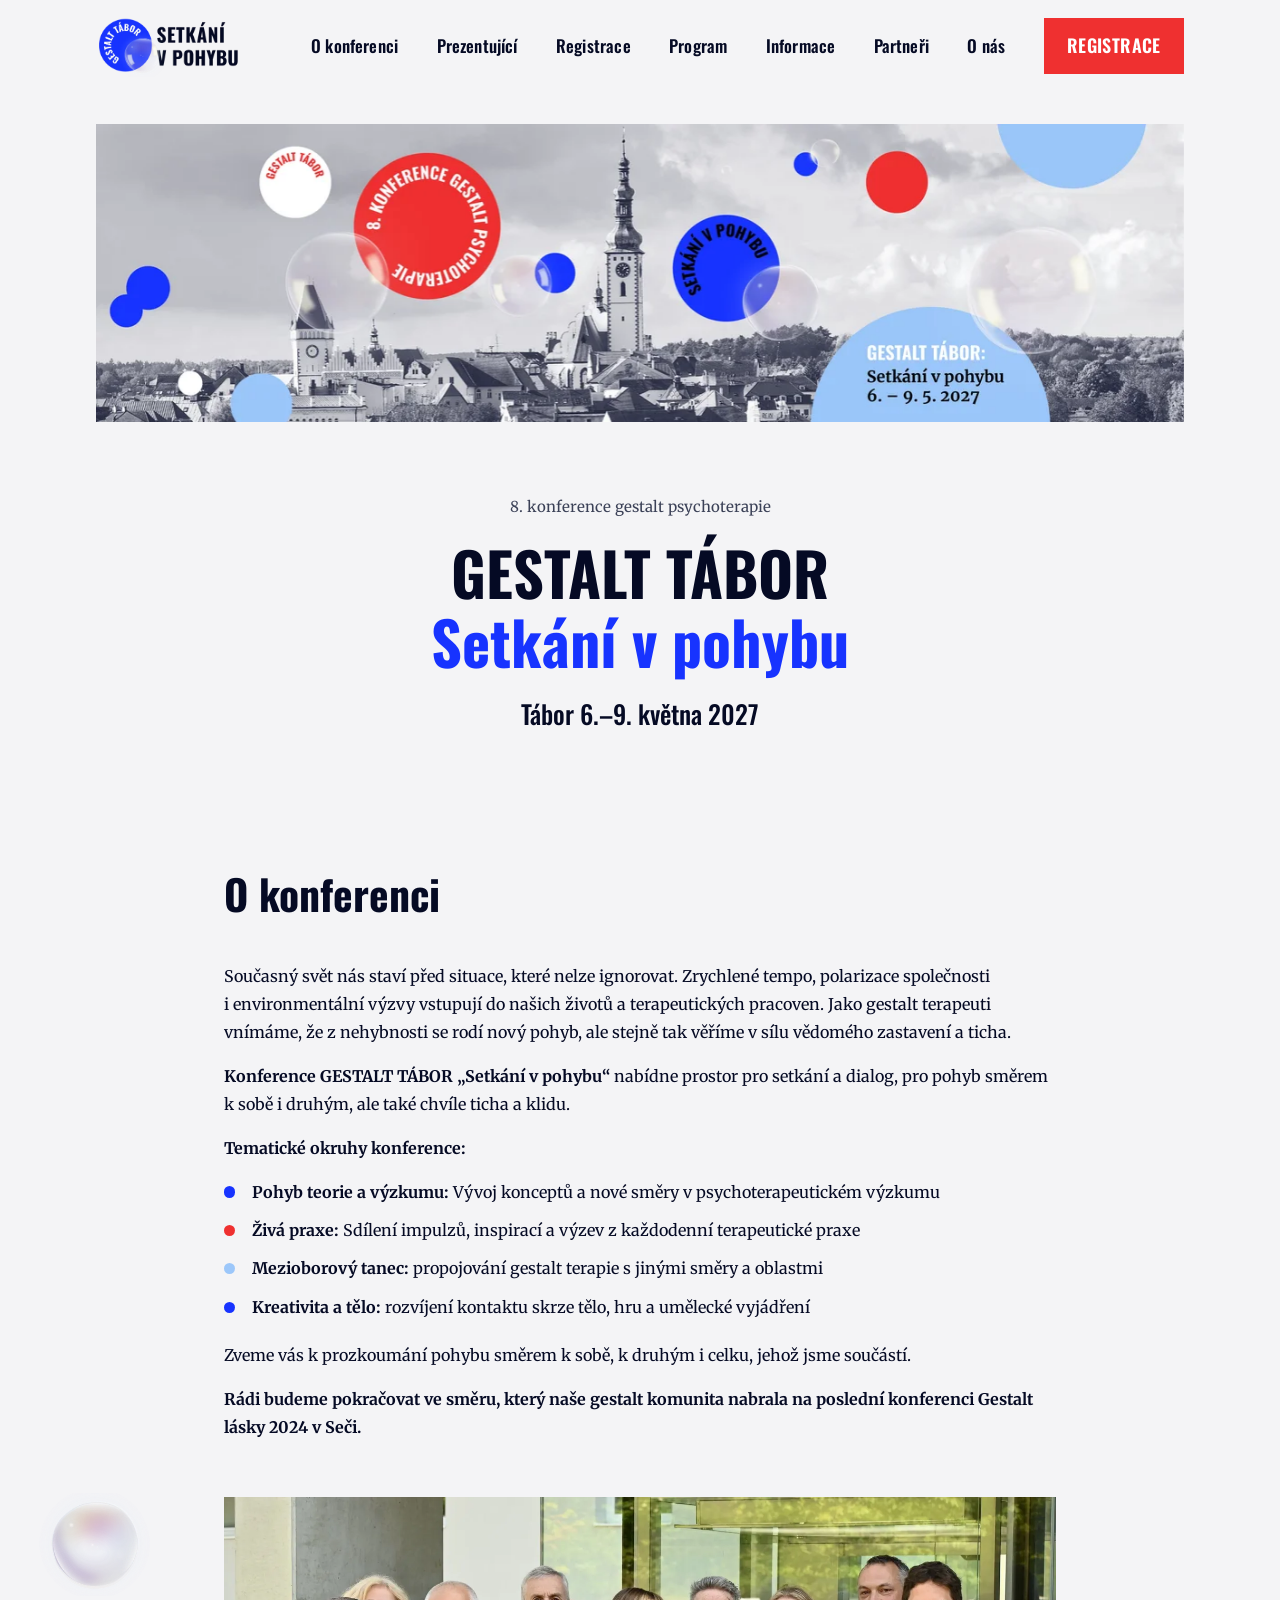
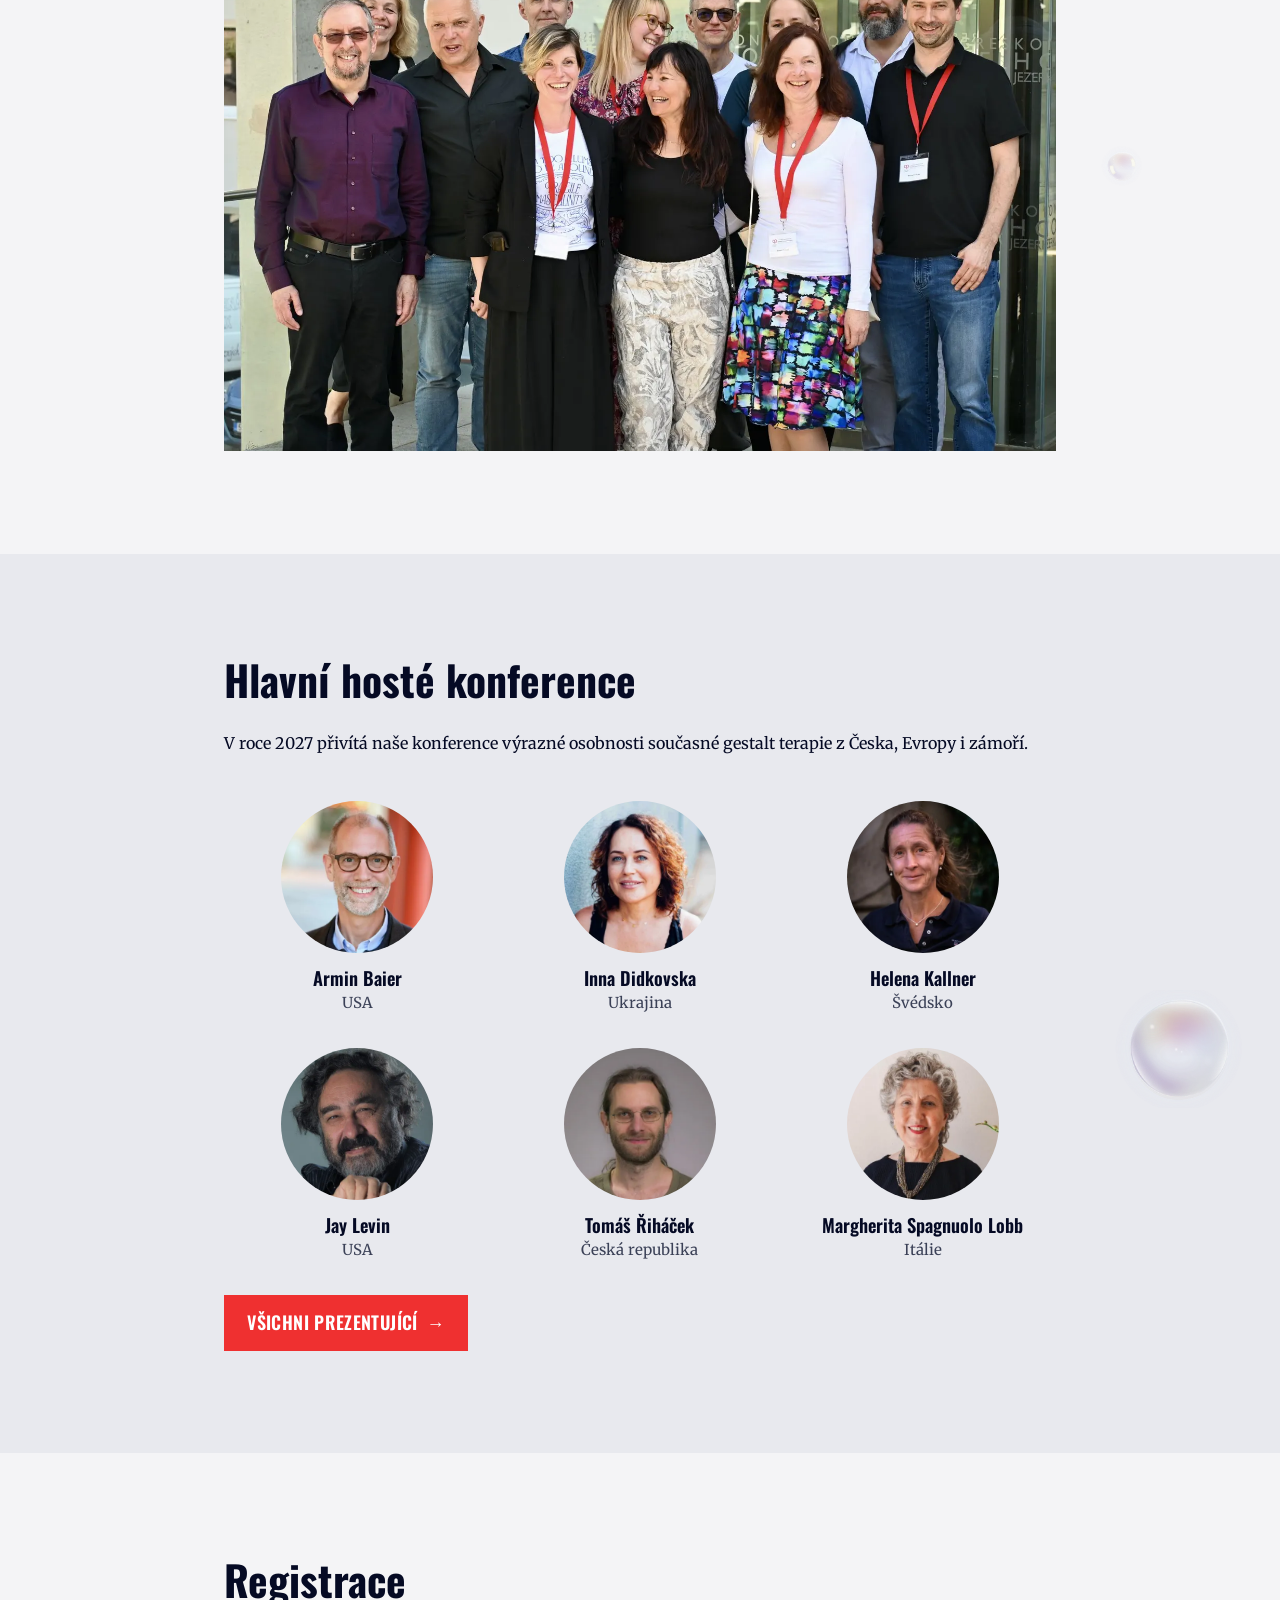
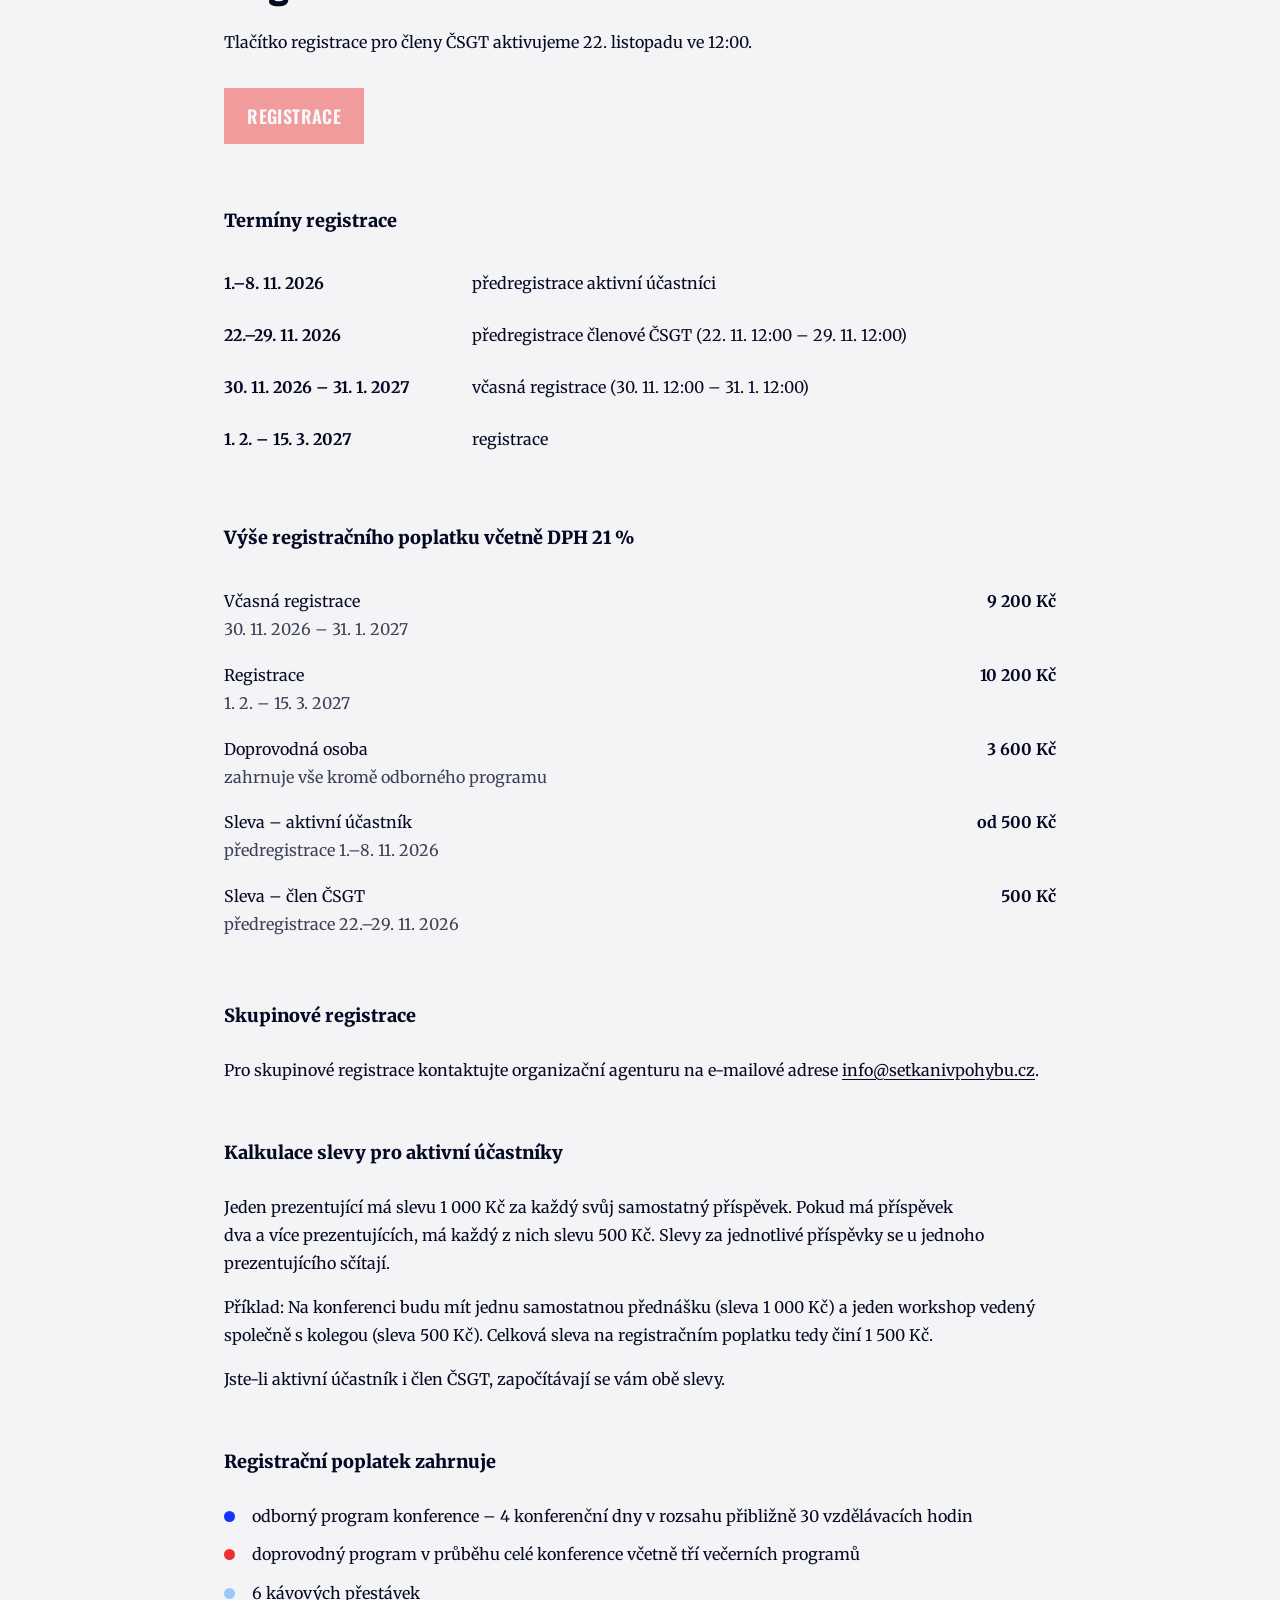
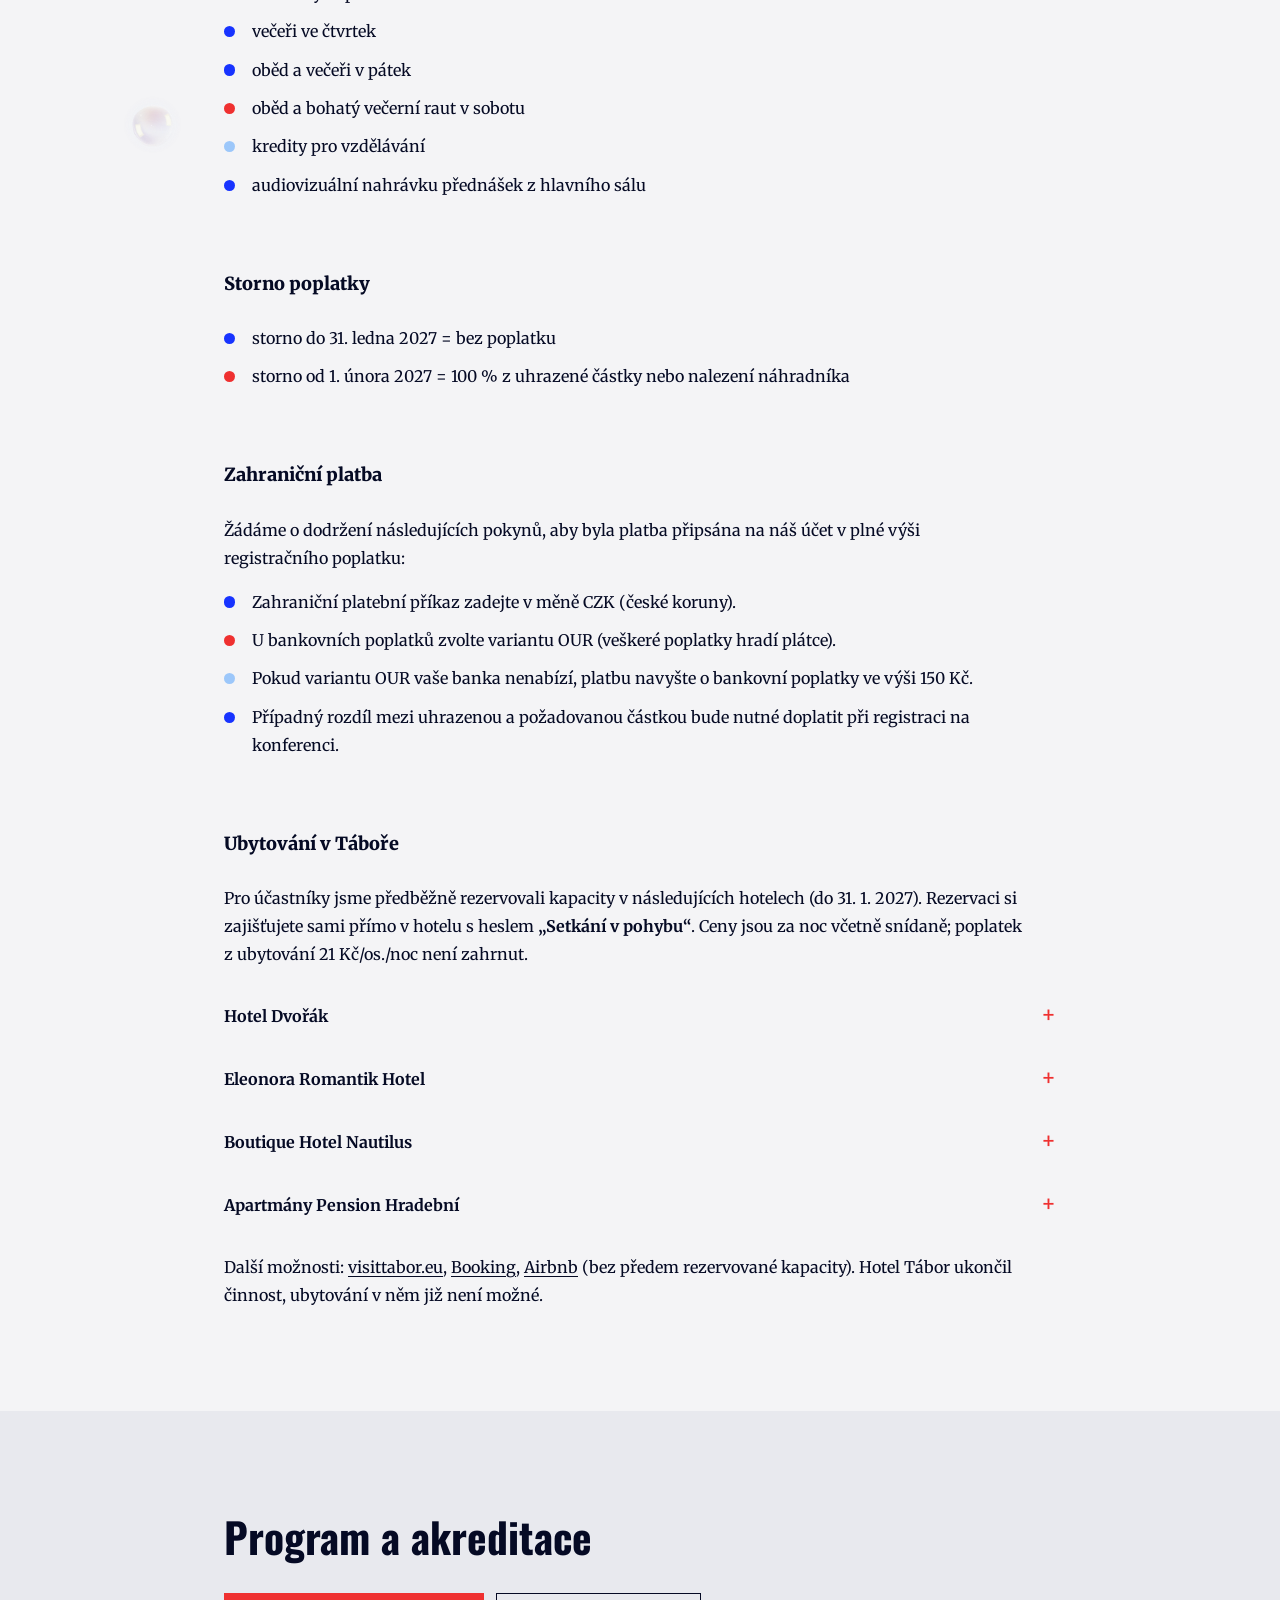
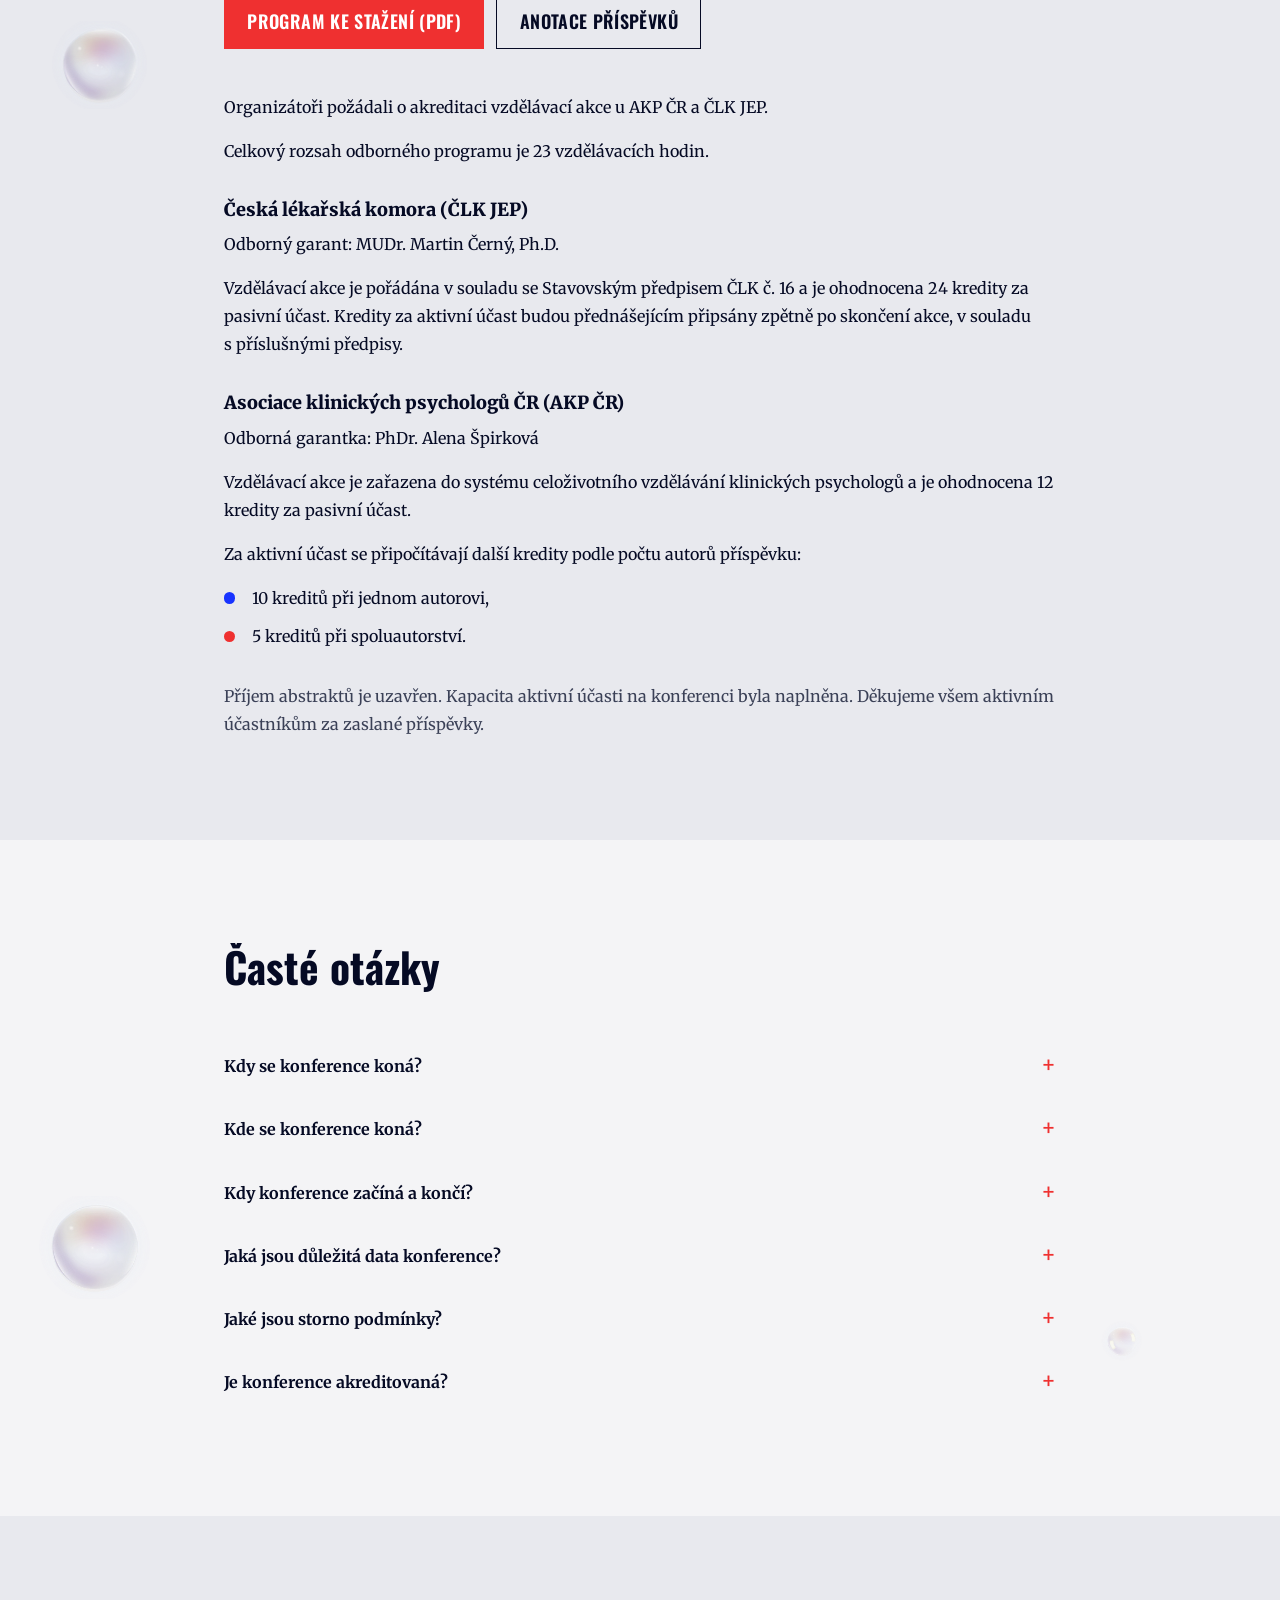
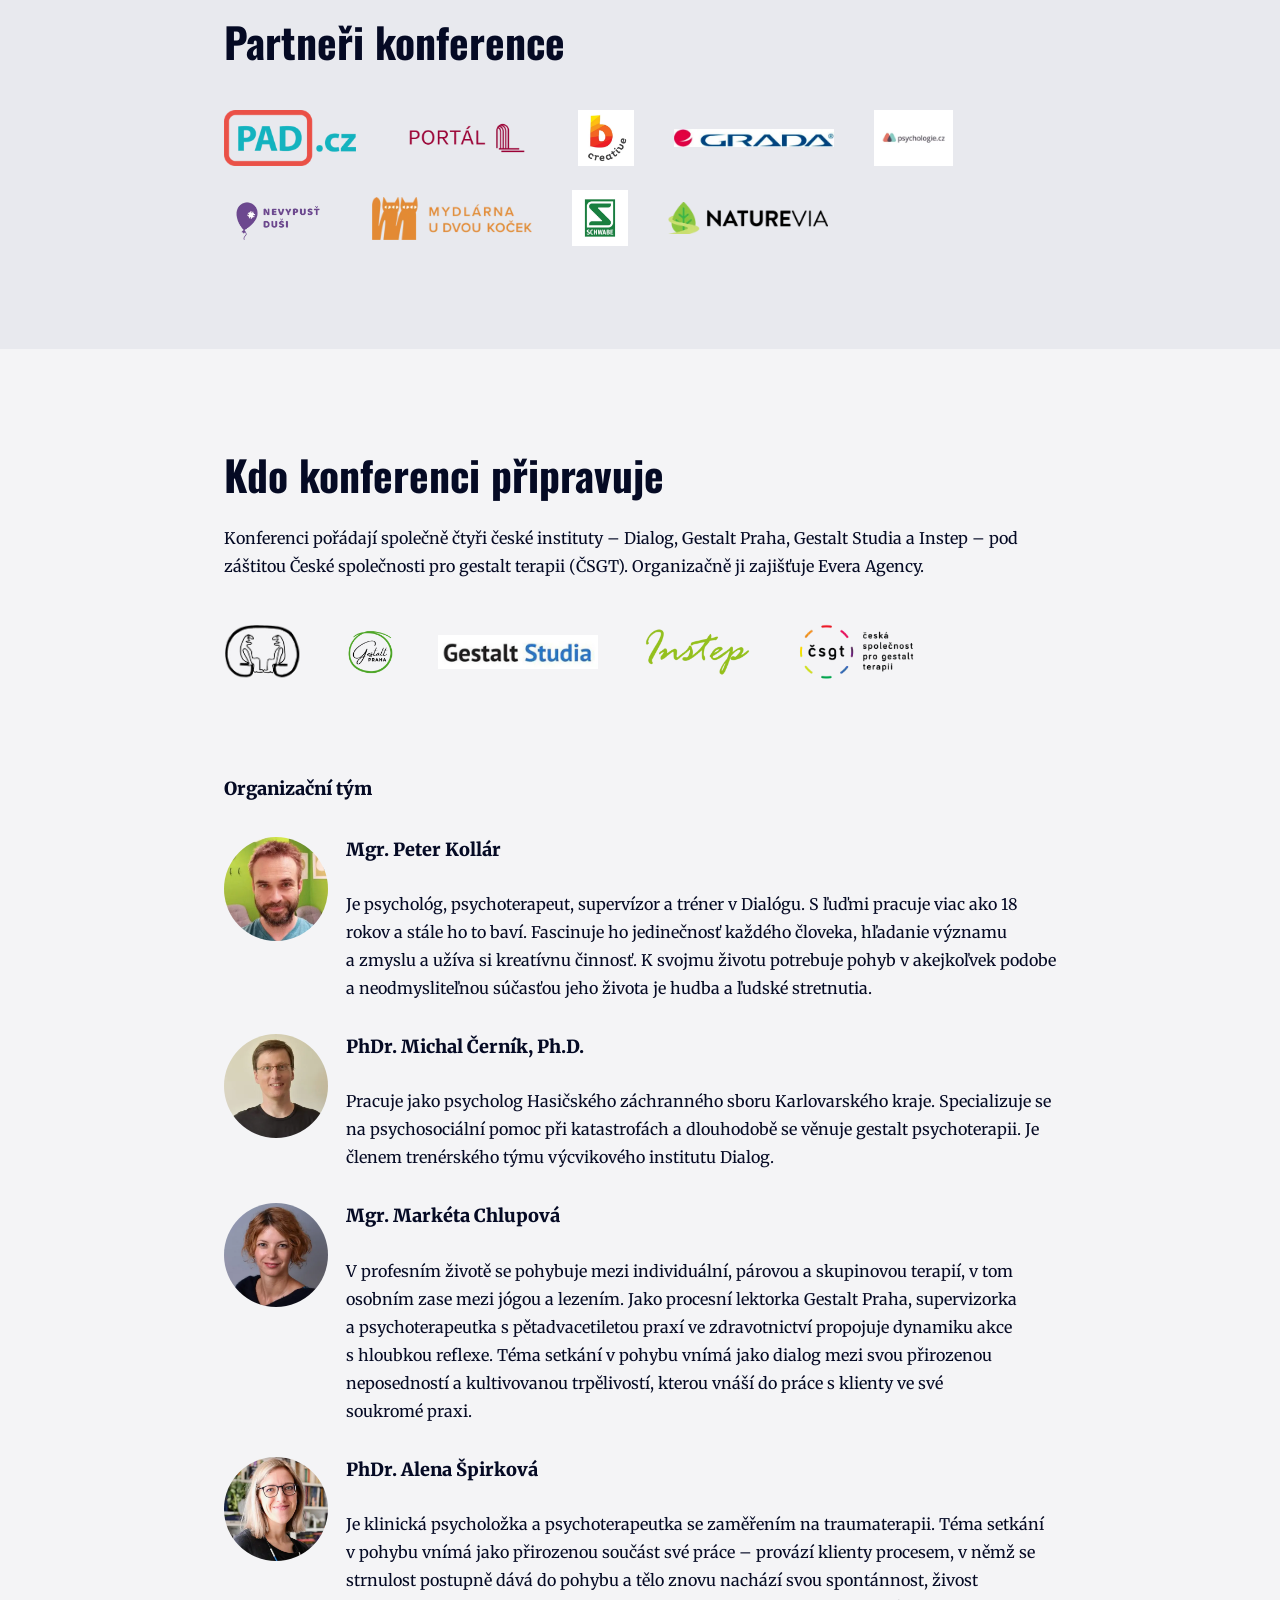
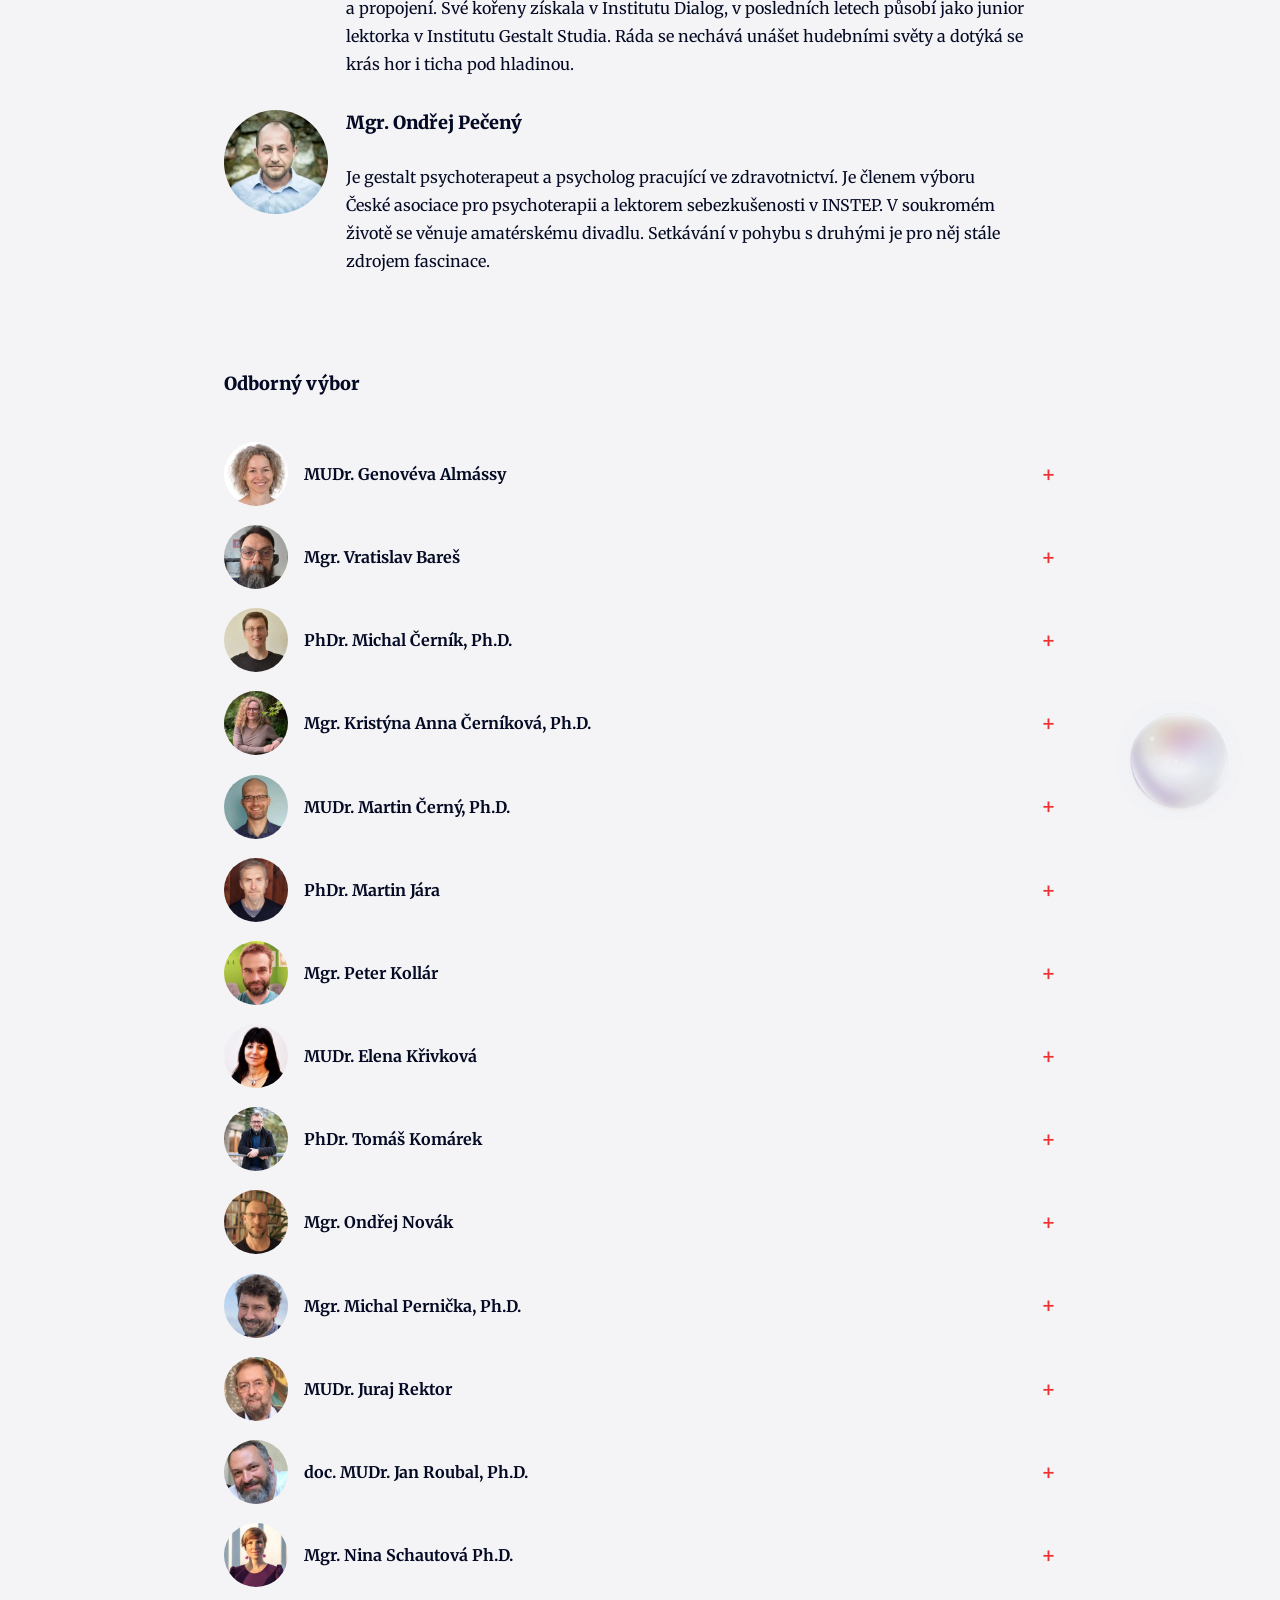
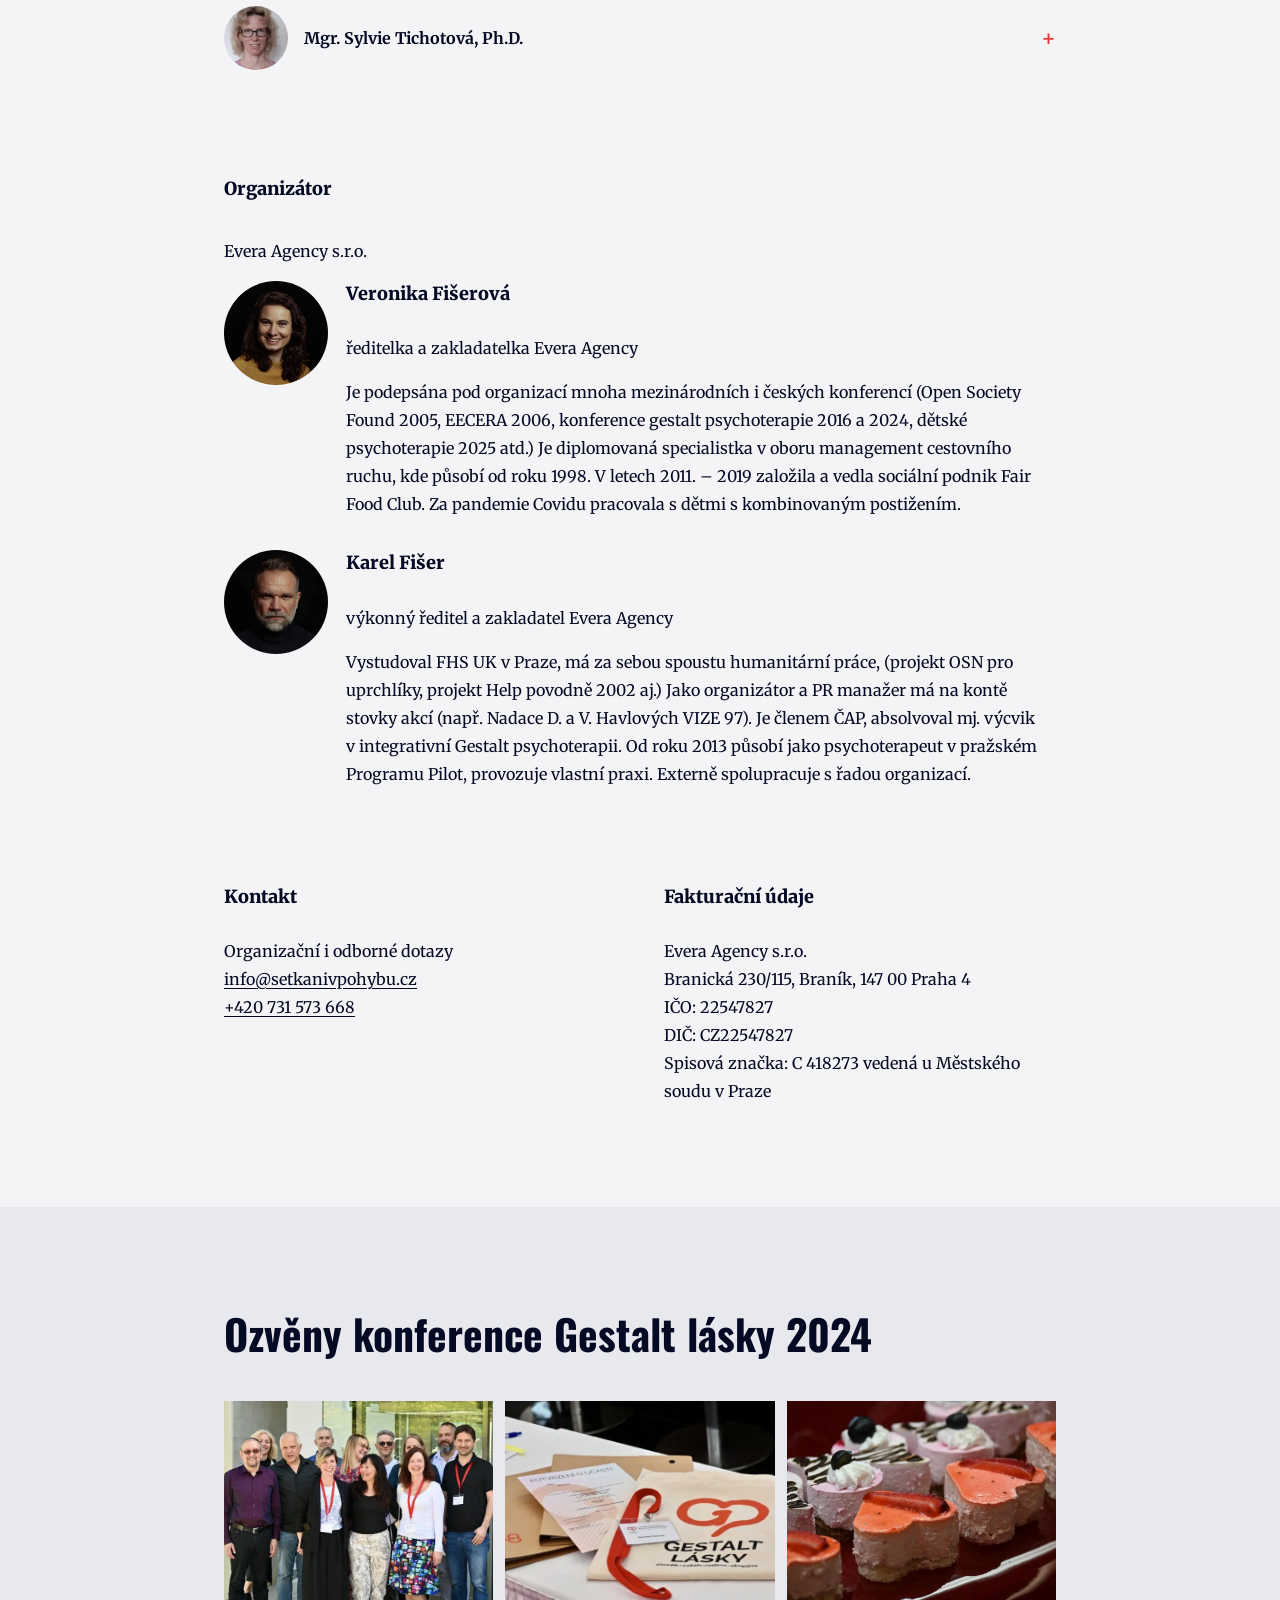
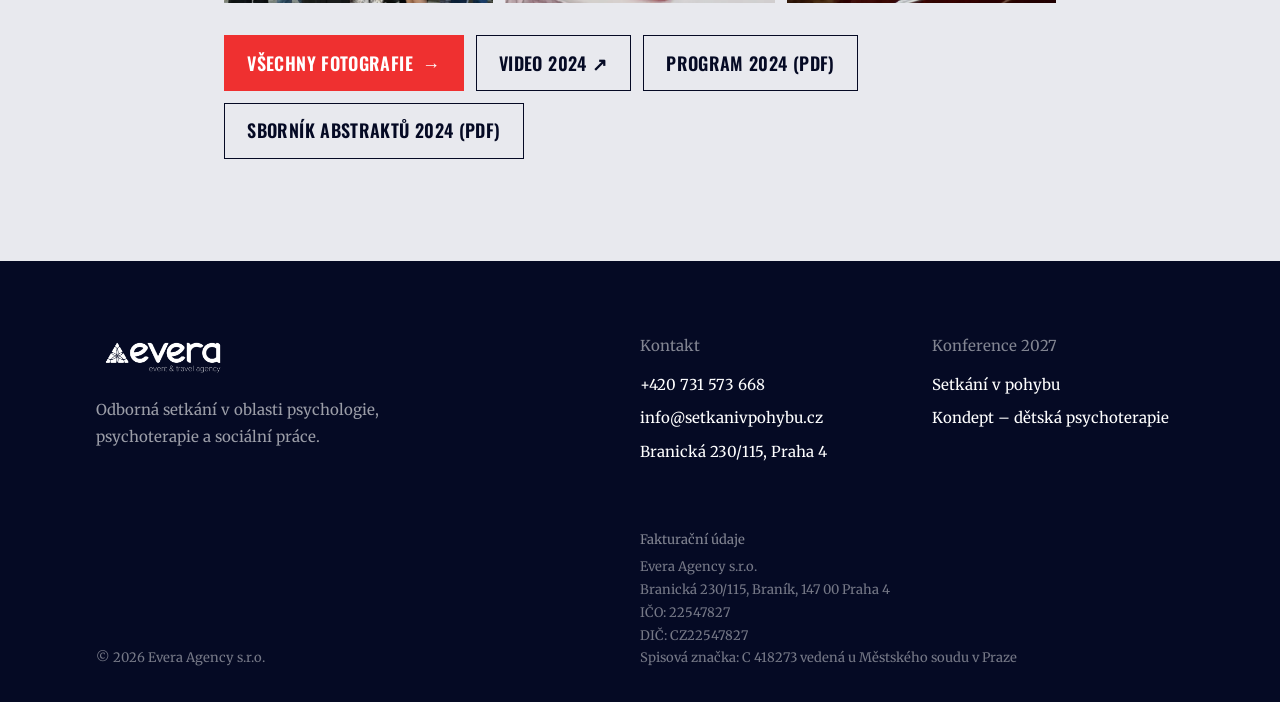
==== setkani-v-pohybu/index.html @ 350e1766 "Nový web Evera (Astro build) místo stránky „web je v rekonstrukci“ Co-Authored-By: Claude Opus 5.5 <" ====
<!DOCTYPE html><html lang="cs" class="theme-setkani" data-astro-cid-hkbrpulz><head><meta charset="utf-8"><meta name="viewport" content="width=device-width, initial-scale=1"><meta name="theme-color" content="#1d3a45"><title>Gestalt Tábor – Setkání v pohybu | 8. konference gestalt psychoterapie 2027</title><meta name="onesto-page" content="Setkání v pohybu"><meta name="description" content="8. konference gestalt psychoterapie GESTALT TÁBOR „Setkání v pohybu“, 6.–9. května 2027, Tábor."><link rel="canonical" href="https://evera.cz/setkani-v-pohybu/"><meta property="og:title" content="Gestalt Tábor – Setkání v pohybu | 8. konference gestalt psychoterapie 2027"><meta property="og:description" content="8. konference gestalt psychoterapie GESTALT TÁBOR „Setkání v pohybu“, 6.–9. května 2027, Tábor."><meta property="og:type" content="website"><meta property="og:locale" content="cs_CZ"><link rel="icon" href="/favicon-48.png" type="image/png" sizes="48x48"><link rel="icon" href="/favicon-192.png" type="image/png" sizes="192x192"><link rel="apple-touch-icon" href="/apple-touch-icon.png"><script>document.documentElement.classList.add('js')</script><link rel="stylesheet" href="/_astro/Base.DVWzG__W.css"><style>.shead[data-astro-cid-sjgajsms]{max-width:46rem;margin-bottom:clamp(1.75rem,4vw,2.75rem)}.shead[data-astro-cid-sjgajsms] h2[data-astro-cid-sjgajsms]{margin-bottom:.6em}.shead-body[data-astro-cid-sjgajsms]:empty{display:none}
</style><link rel="stylesheet" href="/_astro/setkani.BkYyIQhY.css"><link rel="stylesheet" href="/_astro/index.Dq0gD8X3.css"></head><body data-astro-cid-hkbrpulz><a class="skip" href="#obsah" data-astro-cid-hkbrpulz>Přeskočit na obsah</a><header class="site-header " data-astro-cid-hkbrpulz><div class="wrap bar" data-astro-cid-hkbrpulz><a href="/setkani-v-pohybu/" class="brand" aria-label="Gestalt Tábor – Setkání v pohybu" data-astro-cid-hkbrpulz><img src="/media/2026/01/logo-jednoduche-web-cerne-scaled-e1771068153386.webp" alt="Gestalt Tábor – Setkání v pohybu" width="160" height="56" data-astro-cid-hkbrpulz></a><nav aria-label="Hlavní navigace" class="menu" data-astro-cid-hkbrpulz><button class="toggle" type="button" aria-expanded="false" aria-controls="nav-list" aria-label="Otevřít menu" data-astro-cid-hkbrpulz><span data-astro-cid-hkbrpulz></span><span data-astro-cid-hkbrpulz></span></button><ul id="nav-list" data-astro-cid-hkbrpulz><li data-astro-cid-hkbrpulz><a href="/setkani-v-pohybu/#o-konferenci" data-astro-cid-hkbrpulz>O konferenci</a></li><li data-astro-cid-hkbrpulz><a href="/setkani-v-pohybu/prezentujici/" data-astro-cid-hkbrpulz>Prezentující</a></li><li data-astro-cid-hkbrpulz><a href="/setkani-v-pohybu/#registrace" data-astro-cid-hkbrpulz>Registrace</a></li><li data-astro-cid-hkbrpulz><a href="/setkani-v-pohybu/#program" data-astro-cid-hkbrpulz>Program</a></li><li data-astro-cid-hkbrpulz><a href="/setkani-v-pohybu/#informace" data-astro-cid-hkbrpulz>Informace</a></li><li data-astro-cid-hkbrpulz><a href="/setkani-v-pohybu/#partneri" data-astro-cid-hkbrpulz>Partneři</a></li><li data-astro-cid-hkbrpulz><a href="/setkani-v-pohybu/#o-nas" data-astro-cid-hkbrpulz>O nás</a></li><li class="cta" data-astro-cid-hkbrpulz><a class="btn" href="/setkani-v-pohybu/#registrace" data-astro-cid-hkbrpulz>Registrace</a></li></ul></nav></div></header><main id="obsah" data-astro-cid-hkbrpulz><section class="shero" data-astro-cid-7qj3w4fz><div class="wrap wide banner" data-astro-cid-7qj3w4fz><img src="/media/2026/11/banner-setkani-2300.webp" srcset="/media/2026/11/banner-setkani-1200.webp 1200w, /media/2026/11/banner-setkani-2300.webp 2300w" sizes="(min-width: 1150px) 68rem, 100vw" alt="Tábor s barevnými bublinami – vizuál konference Gestalt Tábor: Setkání v pohybu, 6.–9. 5. 2027" width="2300" height="630" fetchpriority="high" data-astro-cid-7qj3w4fz></div><div class="wrap shero-text hero-in" data-astro-cid-7qj3w4fz><p class="kicker" data-edit="setkani.uvod.nadtitulek" data-edit-label="Úvod: text nad nadpisem" data-astro-cid-7qj3w4fz>8. konference gestalt psychoterapie</p><h1 data-edit="setkani.uvod.nadpis2" data-edit-label="Úvod: hlavní nadpis" data-astro-cid-7qj3w4fz>GESTALT TÁBOR<span data-astro-cid-7qj3w4fz>Setkání v pohybu</span></h1><p class="when" data-edit="setkani.uvod.termin" data-edit-label="Úvod: místo a termín" data-astro-cid-7qj3w4fz>Tábor 6.–9. května 2027</p></div></section><section class="section" id="o-konferenci" data-astro-cid-7qj3w4fz><div class="bubbles" aria-hidden="true"><img class="bub soap" src="/media/2026/11/bublina-01.webp" alt="" width="400" height="400" loading="lazy" style="width:7rem;height:7rem;left:3%;top:52%;animation-delay:-0s"><img class="bub soap" src="/media/2026/11/bublina-02.webp" alt="" width="400" height="400" loading="lazy" style="width:3.5rem;height:3.5rem;right:10%;top:70%;animation-delay:-3s"></div><div class="wrap" data-astro-cid-7qj3w4fz><div class="shead" data-astro-cid-sjgajsms><h2 data-title data-astro-cid-sjgajsms>O konferenci</h2><div class="shead-body" data-reveal data-astro-cid-sjgajsms></div></div><div class="prose" data-reveal data-edit="setkani.okonferenci.text2" data-edit-type="rich" data-edit-label="O konferenci: text" data-astro-cid-7qj3w4fz><p data-astro-cid-7qj3w4fz>Současný svět nás staví před situace, které nelze ignorovat. Zrychlené tempo, polarizace společnosti i environmentální výzvy vstupují do našich životů a terapeutických pracoven. Jako gestalt terapeuti vnímáme, že z nehybnosti se rodí nový pohyb, ale stejně tak věříme v sílu vědomého zastavení a ticha.</p><p data-astro-cid-7qj3w4fz><strong data-astro-cid-7qj3w4fz>Konference GESTALT TÁBOR „Setkání v pohybu“</strong> nabídne prostor pro setkání a dialog, pro pohyb směrem k sobě i druhým, ale také chvíle ticha a klidu.</p><p data-astro-cid-7qj3w4fz><strong data-astro-cid-7qj3w4fz>Tematické okruhy konference:</strong></p><ul class="bullets" data-astro-cid-7qj3w4fz><li data-astro-cid-7qj3w4fz><strong data-astro-cid-7qj3w4fz>Pohyb teorie a výzkumu:</strong> Vývoj konceptů a nové směry v psychoterapeutickém výzkumu</li><li data-astro-cid-7qj3w4fz><strong data-astro-cid-7qj3w4fz>Živá praxe:</strong> Sdílení impulzů, inspirací a výzev z každodenní terapeutické praxe</li><li data-astro-cid-7qj3w4fz><strong data-astro-cid-7qj3w4fz>Mezioborový tanec:</strong> propojování gestalt terapie s jinými směry a oblastmi</li><li data-astro-cid-7qj3w4fz><strong data-astro-cid-7qj3w4fz>Kreativita a tělo:</strong> rozvíjení kontaktu skrze tělo, hru a umělecké vyjádření</li></ul><p data-astro-cid-7qj3w4fz>Zveme vás k prozkoumání pohybu směrem k sobě, k druhým i celku, jehož jsme součástí.</p><p data-astro-cid-7qj3w4fz><strong data-astro-cid-7qj3w4fz>Rádi budeme pokračovat ve směru, který naše gestalt komunita nabrala na poslední konferenci Gestalt lásky 2024 v Seči.</strong></p></div><div class="slides" data-reveal aria-label="Fotografie z konference Gestalt lásky 2024" data-astro-cid-7qj3w4fz><img src="/media/2023/06/DSC_1100-1600.webp" alt="Konference Gestalt lásky 2024 v Seči" loading="eager" width="1600" height="1067" style="--n:0" data-astro-cid-7qj3w4fz><img src="/media/2023/06/DSC_0537-2-1600.webp" alt="Konference Gestalt lásky 2024 v Seči" loading="lazy" width="1600" height="1067" style="--n:1" data-astro-cid-7qj3w4fz><img src="/media/2023/06/DSC_0240-1600.webp" alt="Konference Gestalt lásky 2024 v Seči" loading="lazy" width="1600" height="1067" style="--n:2" data-astro-cid-7qj3w4fz><img src="/media/2023/06/DSC_0570-2-1600.webp" alt="Konference Gestalt lásky 2024 v Seči" loading="lazy" width="1600" height="1067" style="--n:3" data-astro-cid-7qj3w4fz><img src="/media/2023/06/DSC_0503-2-1600.webp" alt="Konference Gestalt lásky 2024 v Seči" loading="lazy" width="1600" height="1067" style="--n:4" data-astro-cid-7qj3w4fz><img src="/media/2023/06/DSC_0366-1600.webp" alt="Konference Gestalt lásky 2024 v Seči" loading="lazy" width="1600" height="1067" style="--n:5" data-astro-cid-7qj3w4fz></div></div></section><section class="section tint" id="prezentujici" data-astro-cid-7qj3w4fz><div class="bubbles" aria-hidden="true"><img class="bub soap" src="/media/2026/11/bublina-01.webp" alt="" width="400" height="400" loading="lazy" style="width:8rem;height:8rem;right:3%;top:48%;animation-delay:-0s"></div><div class="wrap" data-astro-cid-7qj3w4fz><div class="shead" data-astro-cid-sjgajsms><h2 data-title data-astro-cid-sjgajsms>Hlavní hosté konference</h2><div class="shead-body" data-reveal data-astro-cid-sjgajsms><p data-edit="setkani.prezentujici.uvod" data-edit-label="Hlavní hosté: věta pod nadpisem" data-astro-cid-7qj3w4fz>V roce 2027 přivítá naše konference výrazné osobnosti současné gestalt terapie z Česka, Evropy i zámoří.</p></div></div><ul class="keynotes" data-astro-cid-7qj3w4fz><li data-reveal style="--i:0" data-astro-cid-7qj3w4fz><a href="/setkani-v-pohybu/prezentujici/#armin-baier" data-astro-cid-7qj3w4fz><img src="/media/2026/07/Armin-Baier-400x400.webp" alt="Armin Baier" loading="lazy" width="200" height="200" data-astro-cid-7qj3w4fz><span class="kn" data-astro-cid-7qj3w4fz>Armin Baier</span><span class="kc" data-astro-cid-7qj3w4fz>USA</span></a></li><li data-reveal style="--i:1" data-astro-cid-7qj3w4fz><a href="/setkani-v-pohybu/prezentujici/#inna-didkovska" data-astro-cid-7qj3w4fz><img src="/media/2026/07/Inna-Didkovska-400x400.webp" alt="Inna Didkovska" loading="lazy" width="200" height="200" data-astro-cid-7qj3w4fz><span class="kn" data-astro-cid-7qj3w4fz>Inna Didkovska</span><span class="kc" data-astro-cid-7qj3w4fz>Ukrajina</span></a></li><li data-reveal style="--i:2" data-astro-cid-7qj3w4fz><a href="/setkani-v-pohybu/prezentujici/#helena-kallner" data-astro-cid-7qj3w4fz><img src="/media/2026/07/Hellena-Kallner-400x400.webp" alt="Helena Kallner" loading="lazy" width="200" height="200" data-astro-cid-7qj3w4fz><span class="kn" data-astro-cid-7qj3w4fz>Helena Kallner</span><span class="kc" data-astro-cid-7qj3w4fz>Švédsko</span></a></li><li data-reveal style="--i:3" data-astro-cid-7qj3w4fz><a href="/setkani-v-pohybu/prezentujici/#jay-levin" data-astro-cid-7qj3w4fz><img src="/media/2026/09/Jay-Levin-400x396.webp" alt="Jay Levin" loading="lazy" width="200" height="200" data-astro-cid-7qj3w4fz><span class="kn" data-astro-cid-7qj3w4fz>Jay Levin</span><span class="kc" data-astro-cid-7qj3w4fz>USA</span></a></li><li data-reveal style="--i:4" data-astro-cid-7qj3w4fz><a href="/setkani-v-pohybu/prezentujici/#tomas-rihacek" data-astro-cid-7qj3w4fz><img src="/media/2026/07/Tomas-Rihacek-400x390.webp" alt="Tomáš Řiháček" loading="lazy" width="200" height="200" data-astro-cid-7qj3w4fz><span class="kn" data-astro-cid-7qj3w4fz>Tomáš Řiháček</span><span class="kc" data-astro-cid-7qj3w4fz>Česká republika</span></a></li><li data-reveal style="--i:5" data-astro-cid-7qj3w4fz><a href="/setkani-v-pohybu/prezentujici/#margherita-spagnuolo-lobb" data-astro-cid-7qj3w4fz><img src="/media/2026/07/Margherita-Spagnuolo-Lobb--400x400.webp" alt="Margherita Spagnuolo Lobb" loading="lazy" width="200" height="200" data-astro-cid-7qj3w4fz><span class="kn" data-astro-cid-7qj3w4fz>Margherita Spagnuolo Lobb</span><span class="kc" data-astro-cid-7qj3w4fz>Itálie</span></a></li></ul><div class="actions" data-reveal data-astro-cid-7qj3w4fz><a class="btn" href="/setkani-v-pohybu/prezentujici/" data-astro-cid-7qj3w4fz>Všichni prezentující <span class="arrow" data-astro-cid-7qj3w4fz>→</span></a></div></div></section><section class="section" id="registrace" data-astro-cid-7qj3w4fz><div class="bubbles" aria-hidden="true"><img class="bub soap" src="/media/2026/11/bublina-02.webp" alt="" width="400" height="400" loading="lazy" style="width:5rem;height:5rem;left:9%;top:58%;animation-delay:-0s"></div><div class="wrap" data-astro-cid-7qj3w4fz><div class="shead" data-astro-cid-sjgajsms><h2 data-title data-astro-cid-sjgajsms><span data-edit="setkani.registrace.nadpis" data-edit-label="Registrace: nadpis" data-astro-cid-sjgajsms>Registrace</span></h2><div class="shead-body" data-reveal data-astro-cid-sjgajsms><p data-edit="setkani.registrace.oznameni" data-edit-label="Registrace: krátké oznámení pod nadpisem" data-astro-cid-7qj3w4fz>Tlačítko registrace pro členy ČSGT aktivujeme 22. listopadu ve 12:00.</p><div class="actions" data-astro-cid-7qj3w4fz><span class="btn btn-off" aria-disabled="true" data-astro-cid-7qj3w4fz>Registrace</span></div></div></div><div class="blocks" data-astro-cid-7qj3w4fz><div data-reveal data-astro-cid-7qj3w4fz><h3 data-astro-cid-7qj3w4fz>Termíny registrace</h3><ul class="dates" data-edit="setkani.registrace.terminy2" data-edit-type="list" data-edit-label="Registrace: termíny" data-astro-cid-7qj3w4fz><li data-astro-cid-7qj3w4fz><b data-edit-field="datum" data-edit-label="Datum" data-astro-cid-7qj3w4fz>1.–8. 11. 2026</b><span data-edit-field="popis" data-edit-label="Co se děje" data-astro-cid-7qj3w4fz>předregistrace aktivní účastníci</span></li><li data-astro-cid-7qj3w4fz><b data-edit-field="datum" data-edit-label="Datum" data-astro-cid-7qj3w4fz>22.–29. 11. 2026</b><span data-edit-field="popis" data-edit-label="Co se děje" data-astro-cid-7qj3w4fz>předregistrace členové ČSGT (22. 11. 12:00 – 29. 11. 12:00)</span></li><li data-astro-cid-7qj3w4fz><b data-edit-field="datum" data-edit-label="Datum" data-astro-cid-7qj3w4fz>30. 11. 2026 – 31. 1. 2027</b><span data-edit-field="popis" data-edit-label="Co se děje" data-astro-cid-7qj3w4fz>včasná registrace (30. 11. 12:00 – 31. 1. 12:00)</span></li><li data-astro-cid-7qj3w4fz><b data-edit-field="datum" data-edit-label="Datum" data-astro-cid-7qj3w4fz>1. 2. – 15. 3. 2027</b><span data-edit-field="popis" data-edit-label="Co se děje" data-astro-cid-7qj3w4fz>registrace</span></li></ul></div><div data-reveal data-astro-cid-7qj3w4fz><h3 data-astro-cid-7qj3w4fz>Výše registračního poplatku včetně DPH 21 %</h3><table class="prices" data-astro-cid-7qj3w4fz><tbody data-edit="setkani.registrace.ceny" data-edit-type="list" data-edit-label="Registrace: ceník" data-astro-cid-7qj3w4fz><tr data-astro-cid-7qj3w4fz><td data-astro-cid-7qj3w4fz><span data-edit-field="polozka" data-edit-label="Položka" data-astro-cid-7qj3w4fz>Včasná registrace</span><span class="muted price-note" data-edit-field="obdobi" data-edit-label="Upřesnění (nepovinné)" data-astro-cid-7qj3w4fz>30. 11. 2026 – 31. 1. 2027</span></td><td data-edit-field="cena" data-edit-label="Cena" data-astro-cid-7qj3w4fz>9 200 Kč</td></tr><tr data-astro-cid-7qj3w4fz><td data-astro-cid-7qj3w4fz><span data-edit-field="polozka" data-edit-label="Položka" data-astro-cid-7qj3w4fz>Registrace</span><span class="muted price-note" data-edit-field="obdobi" data-edit-label="Upřesnění (nepovinné)" data-astro-cid-7qj3w4fz>1. 2. – 15. 3. 2027</span></td><td data-edit-field="cena" data-edit-label="Cena" data-astro-cid-7qj3w4fz>10 200 Kč</td></tr><tr data-astro-cid-7qj3w4fz><td data-astro-cid-7qj3w4fz><span data-edit-field="polozka" data-edit-label="Položka" data-astro-cid-7qj3w4fz>Doprovodná osoba</span><span class="muted price-note" data-edit-field="obdobi" data-edit-label="Upřesnění (nepovinné)" data-astro-cid-7qj3w4fz>zahrnuje vše kromě odborného programu</span></td><td data-edit-field="cena" data-edit-label="Cena" data-astro-cid-7qj3w4fz>3 600 Kč</td></tr><tr data-astro-cid-7qj3w4fz><td data-astro-cid-7qj3w4fz><span data-edit-field="polozka" data-edit-label="Položka" data-astro-cid-7qj3w4fz>Sleva – aktivní účastník</span><span class="muted price-note" data-edit-field="obdobi" data-edit-label="Upřesnění (nepovinné)" data-astro-cid-7qj3w4fz>předregistrace 1.–8. 11. 2026</span></td><td data-edit-field="cena" data-edit-label="Cena" data-astro-cid-7qj3w4fz>od 500 Kč</td></tr><tr data-astro-cid-7qj3w4fz><td data-astro-cid-7qj3w4fz><span data-edit-field="polozka" data-edit-label="Položka" data-astro-cid-7qj3w4fz>Sleva – člen ČSGT</span><span class="muted price-note" data-edit-field="obdobi" data-edit-label="Upřesnění (nepovinné)" data-astro-cid-7qj3w4fz>předregistrace 22.–29. 11. 2026</span></td><td data-edit-field="cena" data-edit-label="Cena" data-astro-cid-7qj3w4fz>500 Kč</td></tr></tbody></table></div><div data-reveal data-astro-cid-7qj3w4fz><h3 data-astro-cid-7qj3w4fz>Skupinové registrace</h3><p data-astro-cid-7qj3w4fz>Pro skupinové registrace kontaktujte organizační agenturu na e-mailové adrese <a href="mailto:info@setkanivpohybu.cz" data-astro-cid-7qj3w4fz>info@setkanivpohybu.cz</a>.</p></div><div data-reveal data-astro-cid-7qj3w4fz><h3 data-astro-cid-7qj3w4fz>Kalkulace slevy pro aktivní účastníky</h3><p data-astro-cid-7qj3w4fz>Jeden prezentující má slevu 1 000 Kč za každý svůj samostatný příspěvek. Pokud má příspěvek dva a více prezentujících, má každý z nich slevu 500 Kč. Slevy za jednotlivé příspěvky se u jednoho prezentujícího sčítají.</p><p data-astro-cid-7qj3w4fz>Příklad: Na konferenci budu mít jednu samostatnou přednášku (sleva 1 000 Kč) a jeden workshop vedený společně s kolegou (sleva 500 Kč). Celková sleva na registračním poplatku tedy činí 1 500 Kč.</p><p data-astro-cid-7qj3w4fz>Jste-li aktivní účastník i člen ČSGT, započítávají se vám obě slevy.</p></div><div data-reveal data-astro-cid-7qj3w4fz><h3 data-astro-cid-7qj3w4fz>Registrační poplatek zahrnuje</h3><ul class="bullets" data-astro-cid-7qj3w4fz><li data-astro-cid-7qj3w4fz>odborný program konference – 4 konferenční dny v rozsahu přibližně 30 vzdělávacích hodin</li><li data-astro-cid-7qj3w4fz>doprovodný program v průběhu celé konference včetně tří večerních programů</li><li data-astro-cid-7qj3w4fz>6 kávových přestávek</li><li data-astro-cid-7qj3w4fz>večeři ve čtvrtek</li><li data-astro-cid-7qj3w4fz>oběd a večeři v pátek</li><li data-astro-cid-7qj3w4fz>oběd a bohatý večerní raut v sobotu</li><li data-astro-cid-7qj3w4fz>kredity pro vzdělávání</li><li data-astro-cid-7qj3w4fz>audiovizuální nahrávku přednášek z hlavního sálu</li></ul></div><div data-reveal data-astro-cid-7qj3w4fz><h3 data-astro-cid-7qj3w4fz>Storno poplatky</h3><ul class="bullets" data-astro-cid-7qj3w4fz><li data-astro-cid-7qj3w4fz>storno do 31. ledna 2027 = bez poplatku</li><li data-astro-cid-7qj3w4fz>storno od 1. února 2027 = 100 % z uhrazené částky nebo nalezení náhradníka</li></ul></div><div data-reveal data-astro-cid-7qj3w4fz><h3 data-astro-cid-7qj3w4fz>Zahraniční platba</h3><p data-astro-cid-7qj3w4fz>Žádáme o dodržení následujících pokynů, aby byla platba připsána na náš účet v plné výši registračního poplatku:</p><ul class="bullets" data-astro-cid-7qj3w4fz><li data-astro-cid-7qj3w4fz>Zahraniční platební příkaz zadejte v měně CZK (české koruny).</li><li data-astro-cid-7qj3w4fz>U bankovních poplatků zvolte variantu OUR (veškeré poplatky hradí plátce).</li><li data-astro-cid-7qj3w4fz>Pokud variantu OUR vaše banka nenabízí, platbu navyšte o bankovní poplatky ve výši 150 Kč.</li><li data-astro-cid-7qj3w4fz>Případný rozdíl mezi uhrazenou a požadovanou částkou bude nutné doplatit při registraci na konferenci.</li></ul></div><div data-reveal data-astro-cid-7qj3w4fz><h3 data-astro-cid-7qj3w4fz>Ubytování v Táboře</h3><p data-astro-cid-7qj3w4fz>Pro účastníky jsme předběžně rezervovali kapacity v následujících hotelech (do 31. 1. 2027). Rezervaci si zajišťujete sami přímo v hotelu s heslem <strong data-astro-cid-7qj3w4fz>„Setkání v pohybu“</strong>. Ceny jsou za noc včetně snídaně; poplatek z ubytování 21 Kč/os./noc není zahrnut.</p><details class="fold" data-astro-cid-7qj3w4fz><summary data-astro-cid-7qj3w4fz>Hotel Dvořák</summary><div class="fold-body" data-astro-cid-7qj3w4fz><p data-astro-cid-7qj3w4fz>Rezervace písemně: recepce@lhdvoraktabor.cz; ověření volné kapacity: +420 381 212 221, +420 601 165 855. Rezervaci je nutné garantovat úhradou 100% zálohy se splatností do 26. 2. 2027.</p><p class="muted" data-astro-cid-7qj3w4fz>sgl / dbl single use 2 800 Kč · dbl 3 000 Kč · quad, apt 4 pax 5 800 Kč · přistýlka 1 200 Kč</p><p data-astro-cid-7qj3w4fz><a href="https://www.lhdvoraktabor.cz" target="_blank" rel="noopener" data-astro-cid-7qj3w4fz>Web hotelu ↗</a></p></div></details><details class="fold" data-astro-cid-7qj3w4fz><summary data-astro-cid-7qj3w4fz>Eleonora Romantik Hotel</summary><div class="fold-body" data-astro-cid-7qj3w4fz><p data-astro-cid-7qj3w4fz>eleonorahotel.recepce@gmail.com, +420 720 536 570</p><p class="muted" data-astro-cid-7qj3w4fz>dbl single use 2 190 Kč · dbl 3 290 Kč · apt 4 pax 5 490 Kč · přistýlka 980 Kč</p><p data-astro-cid-7qj3w4fz><a href="https://www.eleonorahotel.cz" target="_blank" rel="noopener" data-astro-cid-7qj3w4fz>Web hotelu ↗</a></p></div></details><details class="fold" data-astro-cid-7qj3w4fz><summary data-astro-cid-7qj3w4fz>Boutique Hotel Nautilus</summary><div class="fold-body" data-astro-cid-7qj3w4fz><p data-astro-cid-7qj3w4fz>info@hotelnautilus.cz, +420 380 900 900, +420 602 697 758</p><p class="muted" data-astro-cid-7qj3w4fz>sgl 3 550 Kč · dbl 3 750 Kč · přistýlka 700 Kč</p><p data-astro-cid-7qj3w4fz><a href="https://www.hotelnautilus.cz/en/" target="_blank" rel="noopener" data-astro-cid-7qj3w4fz>Web hotelu ↗</a></p></div></details><details class="fold" data-astro-cid-7qj3w4fz><summary data-astro-cid-7qj3w4fz>Apartmány Pension Hradební</summary><div class="fold-body" data-astro-cid-7qj3w4fz><p data-astro-cid-7qj3w4fz>penzion.hradebni@gmail.com, +420 732 208 280</p><p data-astro-cid-7qj3w4fz><a href="https://penzionhradebnitabor.cz/cs/" target="_blank" rel="noopener" data-astro-cid-7qj3w4fz>Web hotelu ↗</a></p></div></details><p class="more-stay" data-astro-cid-7qj3w4fz>Další možnosti: <a href="https://www.visittabor.eu/ubytovani" target="_blank" rel="noopener" data-astro-cid-7qj3w4fz>visittabor.eu</a>, <a href="https://www.booking.com/searchresults.cs.html?ss=Tábor&amp;ssne=Tábor&amp;ssne_untouched=Tábor&amp;efdco=1&amp;label=tabor-mOTIY78NmHa4qQ_dWpgCugS379606577034%3Apl%3Ata%3Ap1%3Ap2%3Aac%3Aap%3Aneg%3Afi%3Atikwd-414411242340%3Alp1003803%3Ali%3Adec%3Adm%3Appccp%3DUmFuZG9tSVYkc2RlIyh9YfqnDqqG8nt1QPdfOnScMCA&amp;aid=1610700&amp;lang=cs&amp;sb=1&amp;src_elem=sb&amp;src=city&amp;dest_id=-556514&amp;dest_type=city&amp;checkin=2027-05-06&amp;checkout=2027-05-09&amp;group_adults=2&amp;no_rooms=1&amp;group_children=0&amp;sb_travel_purpose=leisure&amp;sb_lp=1" target="_blank" rel="noopener" data-astro-cid-7qj3w4fz>Booking</a>, <a href="https://www.airbnb.cz/s/tábor--česko/homes?refinement_paths%5B%5D=%2Fhomes&amp;location=tábor%2C+česko&amp;checkin=2027-05-06&amp;checkout=2027-05-09&amp;date_picker_type=calendar&amp;adults=2&amp;children=0" target="_blank" rel="noopener" data-astro-cid-7qj3w4fz>Airbnb</a> (bez předem rezervované kapacity). Hotel Tábor ukončil činnost, ubytování v něm již není možné.</p></div></div></div></section><section class="section tint" id="program" data-astro-cid-7qj3w4fz><div class="bubbles" aria-hidden="true"><img class="bub soap" src="/media/2026/11/bublina-01.webp" alt="" width="400" height="400" loading="lazy" style="width:6rem;height:6rem;left:4%;top:20%;animation-delay:-0s"></div><div class="wrap" data-astro-cid-7qj3w4fz><div class="shead" data-astro-cid-sjgajsms><h2 data-title data-astro-cid-sjgajsms><span data-edit="setkani.program.nadpis" data-edit-label="Program: nadpis" data-astro-cid-sjgajsms>Program a akreditace</span></h2><div class="shead-body" data-reveal data-astro-cid-sjgajsms><div class="actions" data-astro-cid-7qj3w4fz><a class="btn" href="/media/2026/11/Program-Gestalt-Tabor-web-1.pdf" target="_blank" rel="noopener" data-astro-cid-7qj3w4fz>Program ke stažení (PDF)</a><a class="btn ghost" href="/setkani-v-pohybu/prezentujici/" data-astro-cid-7qj3w4fz>Anotace příspěvků</a></div></div></div><div class="prose" data-reveal data-astro-cid-7qj3w4fz><p>Organizátoři požádali o akreditaci vzdělávací akce u AKP ČR a ČLK JEP.</p>
<p>Celkový rozsah odborného programu je 23 vzdělávacích hodin.</p>
<h4>Česká lékařská komora (ČLK JEP)</h4>
<p>Odborný garant: MUDr. Martin Černý, Ph.D.</p>
<p>Vzdělávací akce je pořádána v souladu se Stavovským předpisem ČLK č. 16 a je ohodnocena 24 kredity za pasivní účast. Kredity za aktivní účast budou přednášejícím připsány zpětně po skončení akce, v souladu s příslušnými předpisy.</p>
<h4>Asociace klinických psychologů ČR (AKP ČR)</h4>
<p>Odborná garantka: PhDr. Alena Špirková</p>
<p>Vzdělávací akce je zařazena do systému celoživotního vzdělávání klinických psychologů a je ohodnocena 12 kredity za pasivní účast.</p>
<p>Za aktivní účast se připočítávají další kredity podle počtu autorů příspěvku:</p>
<ul class="bullets"><li>10 kreditů při jednom autorovi,</li><li>5 kreditů při spoluautorství.</li></ul></div><p class="muted closed" data-reveal data-astro-cid-7qj3w4fz>Příjem abstraktů je uzavřen. Kapacita aktivní účasti na konferenci byla naplněna. Děkujeme všem aktivním účastníkům za zaslané příspěvky.</p></div></section><section class="section" id="informace" data-astro-cid-7qj3w4fz><div class="bubbles" aria-hidden="true"><img class="bub soap" src="/media/2026/11/bublina-01.webp" alt="" width="400" height="400" loading="lazy" style="width:7rem;height:7rem;left:3%;top:52%;animation-delay:-0s"><img class="bub soap" src="/media/2026/11/bublina-02.webp" alt="" width="400" height="400" loading="lazy" style="width:3.5rem;height:3.5rem;right:10%;top:70%;animation-delay:-3s"></div><div class="wrap" data-astro-cid-7qj3w4fz><div class="shead" data-astro-cid-sjgajsms><h2 data-title data-astro-cid-sjgajsms><span data-edit="setkani.otazky.nadpis" data-edit-label="Časté otázky: nadpis" data-astro-cid-sjgajsms>Časté otázky</span></h2><div class="shead-body" data-reveal data-astro-cid-sjgajsms></div></div><div data-reveal data-edit="setkani.otazky.seznam2" data-edit-type="list" data-edit-label="Časté otázky: otázky a odpovědi" data-astro-cid-7qj3w4fz><details class="fold" data-astro-cid-7qj3w4fz><summary data-edit-field="otazka" data-edit-label="Otázka" data-astro-cid-7qj3w4fz>Kdy se konference koná?</summary><div class="fold-body prose" data-edit-field="odpoved" data-edit-type="rich" data-edit-label="Odpověď" data-astro-cid-7qj3w4fz><p>6.–9. května 2027 (čtvrtek až neděle)</p></div></details><details class="fold" data-astro-cid-7qj3w4fz><summary data-edit-field="otazka" data-edit-label="Otázka" data-astro-cid-7qj3w4fz>Kde se konference koná?</summary><div class="fold-body prose" data-edit-field="odpoved" data-edit-type="rich" data-edit-label="Odpověď" data-astro-cid-7qj3w4fz><p>Hlavním místem konání konference je <strong>Hotel Palcát</strong>, konferenční hotel v blízkosti historického centra. Nabízí kvalitní konferenční zázemí, komfortní ubytování i kompletní gastronomické služby.</p><p>Další konferenční prostory poskytují <strong>Spolkový dům Střelnice</strong>, <strong>Divadlo Oskara Nedbala Tábor</strong> a <strong>komunitní prostor Truhlárna</strong>, které se nacházejí pouhých 5 minut chůze od hotelu. Díky jejich blízkosti lze všechny prostory pohodlně využít pro paralelní program konference.</p><p>Spojení moderního konferenčního zázemí, historického prostředí Tábora a výborné dostupnosti všech míst vytváří ideální podmínky pro pořádání konference.</p></div></details><details class="fold" data-astro-cid-7qj3w4fz><summary data-edit-field="otazka" data-edit-label="Otázka" data-astro-cid-7qj3w4fz>Kdy konference začíná a končí?</summary><div class="fold-body prose" data-edit-field="odpoved" data-edit-type="rich" data-edit-label="Odpověď" data-astro-cid-7qj3w4fz><p>Zahájení konference úvodním slovem organizátorů je ve čtvrtek 6. května 2027 ve 13:30.</p><p>Konference končí závěrečným slovem organizátorů v neděli 9. května 2027 ve 13:00.</p></div></details><details class="fold" data-astro-cid-7qj3w4fz><summary data-edit-field="otazka" data-edit-label="Otázka" data-astro-cid-7qj3w4fz>Jaká jsou důležitá data konference?</summary><div class="fold-body prose" data-edit-field="odpoved" data-edit-type="rich" data-edit-label="Odpověď" data-astro-cid-7qj3w4fz><ul class="bullets"><li>20. března 2026 – otevření příjmu abstraktů</li><li>31. května 2026 – uzávěrka příjmu abstraktů</li><li>září 2026 – oznámení aktivním účastníkům o přijetí/nepřijetí abstraktů</li><li>1.–8. listopadu 2026 – předregistrace aktivní účastníci</li><li>22.–29. listopadu 2026 – předregistrace členové ČSGT</li><li>30. listopadu 2026 – spuštění včasné registrace</li><li>31. ledna 2027 – ukončení včasné registrace</li><li>15. března 2027 – spuštění přihlašování na přednášky a workshopy v aplikaci Eventee</li><li>15. března 2027 – ukončení registrace</li></ul></div></details><details class="fold" data-astro-cid-7qj3w4fz><summary data-edit-field="otazka" data-edit-label="Otázka" data-astro-cid-7qj3w4fz>Jaké jsou storno podmínky?</summary><div class="fold-body prose" data-edit-field="odpoved" data-edit-type="rich" data-edit-label="Odpověď" data-astro-cid-7qj3w4fz><ul class="bullets"><li>storno do 31. ledna 2027 = bez poplatku</li><li>storno od 1. února 2027 = 100 % z uhrazené částky nebo nalezení náhradníka</li></ul></div></details><details class="fold" data-astro-cid-7qj3w4fz><summary data-edit-field="otazka" data-edit-label="Otázka" data-astro-cid-7qj3w4fz>Je konference akreditovaná?</summary><div class="fold-body prose" data-edit-field="odpoved" data-edit-type="rich" data-edit-label="Odpověď" data-astro-cid-7qj3w4fz><p>Organizátoři požádali o akreditaci vzdělávací akce u AKP ČR a ČLK JEP.</p>
<p>Celkový rozsah odborného programu je 23 vzdělávacích hodin.</p>
<h4>Česká lékařská komora (ČLK JEP)</h4>
<p>Odborný garant: MUDr. Martin Černý, Ph.D.</p>
<p>Vzdělávací akce je pořádána v souladu se Stavovským předpisem ČLK č. 16 a je ohodnocena 24 kredity za pasivní účast. Kredity za aktivní účast budou přednášejícím připsány zpětně po skončení akce, v souladu s příslušnými předpisy.</p>
<h4>Asociace klinických psychologů ČR (AKP ČR)</h4>
<p>Odborná garantka: PhDr. Alena Špirková</p>
<p>Vzdělávací akce je zařazena do systému celoživotního vzdělávání klinických psychologů a je ohodnocena 12 kredity za pasivní účast.</p>
<p>Za aktivní účast se připočítávají další kredity podle počtu autorů příspěvku:</p>
<ul class="bullets"><li>10 kreditů při jednom autorovi,</li><li>5 kreditů při spoluautorství.</li></ul></div></details></div></div></section><section class="section tint" id="partneri" data-astro-cid-7qj3w4fz><div class="wrap" data-astro-cid-7qj3w4fz><div class="shead" data-astro-cid-sjgajsms><h2 data-title data-astro-cid-sjgajsms>Partneři konference</h2><div class="shead-body" data-reveal data-astro-cid-sjgajsms></div></div><div class="logos" data-reveal data-astro-cid-7qj3w4fz><a href="https://www.pad.cz" target="_blank" rel="noopener" title="PAD – Psychopad a VRPAD" data-astro-cid-7qj3w4fz><img src="/media/2026/04/PAD_cz_logo_green_red-400x170.webp" alt="PAD – Psychopad a VRPAD" loading="lazy" data-astro-cid-7qj3w4fz></a><a href="https://nakladatelstvi.portal.cz/nakladatelstvi" target="_blank" rel="noopener" title="Portál" data-astro-cid-7qj3w4fz><img src="/media/2026/05/PORTAL_horizontalni-logo-1_RGB-400x157.webp" alt="Portál" loading="lazy" data-astro-cid-7qj3w4fz></a><a href="https://www.b-creative.cz/" target="_blank" rel="noopener" title="b-creative" data-astro-cid-7qj3w4fz><img src="/media/2026/06/logo-G2027-400x400.webp" alt="b-creative" loading="lazy" data-astro-cid-7qj3w4fz></a><a href="https://www.grada.cz/" target="_blank" rel="noopener" title="Grada" data-astro-cid-7qj3w4fz><img src="/media/2026/06/GRADALINEJ_R_RGB-400x46.webp" alt="Grada" loading="lazy" data-astro-cid-7qj3w4fz></a><a href="https://psychologie.cz/" target="_blank" rel="noopener" title="Psychologie.cz" data-astro-cid-7qj3w4fz><img src="/media/2026/06/logo_psychologie-kopie-400x285.webp" alt="Psychologie.cz" loading="lazy" data-astro-cid-7qj3w4fz></a><a href="https://nevypustdusi.cz" target="_blank" rel="noopener" title="Nevypusť duši" data-astro-cid-7qj3w4fz><img src="/media/2026/06/nevypust-dusi-logo-jednobarevne-pozitivni-fialova-RGB-hires-bez_pozadi-400x208.webp" alt="Nevypusť duši" loading="lazy" data-astro-cid-7qj3w4fz></a><a href="https://www.mydlarnaudvoukocek.cz/" target="_blank" rel="noopener" title="Mýdlárna U dvou koček" data-astro-cid-7qj3w4fz><img src="/media/2026/06/logo-web-400x108.webp" alt="Mýdlárna U dvou koček" loading="lazy" data-astro-cid-7qj3w4fz></a><a href="https://www.schwabe.cz/" target="_blank" rel="noopener" title="Schwabe" data-astro-cid-7qj3w4fz><img src="/media/2026/07/Logo-Schwabe-zelene-400x400.webp" alt="Schwabe" loading="lazy" data-astro-cid-7qj3w4fz></a><a href="https://www.naturevia.cz/" target="_blank" rel="noopener" title="Naturevia" data-astro-cid-7qj3w4fz><img src="/media/2026/09/naturevia-400x81.webp" alt="Naturevia" loading="lazy" data-astro-cid-7qj3w4fz></a></div></div></section><section class="section" id="o-nas" data-astro-cid-7qj3w4fz><div class="bubbles" aria-hidden="true"><img class="bub soap" src="/media/2026/11/bublina-01.webp" alt="" width="400" height="400" loading="lazy" style="width:8rem;height:8rem;right:3%;top:48%;animation-delay:-0s"></div><div class="wrap" data-astro-cid-7qj3w4fz><div class="shead" data-astro-cid-sjgajsms><h2 data-title data-astro-cid-sjgajsms>Kdo konferenci připravuje</h2><div class="shead-body" data-reveal data-astro-cid-sjgajsms><p data-astro-cid-7qj3w4fz>Konferenci pořádají společně čtyři české instituty – Dialog, Gestalt Praha, Gestalt Studia a Instep – pod záštitou České společnosti pro gestalt terapii (ČSGT). Organizačně ji zajišťuje Evera Agency.</p></div></div><div class="logos" data-reveal data-astro-cid-7qj3w4fz><a href="https://gestalt-dialog.cz" target="_blank" rel="noopener" title="Dialog" data-astro-cid-7qj3w4fz><img src="/media/2026/01/dialog.webp" alt="Dialog" loading="lazy" data-astro-cid-7qj3w4fz></a><a href="https://www.gestalt-praha.cz" target="_blank" rel="noopener" title="Gestalt Praha" data-astro-cid-7qj3w4fz><img src="/media/2026/01/LogoGP-3-400x400.webp" alt="Gestalt Praha" loading="lazy" data-astro-cid-7qj3w4fz></a><a href="https://gestaltstudia.cz" target="_blank" rel="noopener" title="Gestalt Studia" data-astro-cid-7qj3w4fz><img src="/media/2026/01/gestaltstudia_A5_1-copy-400x86.webp" alt="Gestalt Studia" loading="lazy" data-astro-cid-7qj3w4fz></a><a href="https://instep.cz" target="_blank" rel="noopener" title="Instep" data-astro-cid-7qj3w4fz><img src="/media/2026/01/logo_Instep--400x188.webp" alt="Instep" loading="lazy" data-astro-cid-7qj3w4fz></a><a href="https://csgt.cz" target="_blank" rel="noopener" title="ČSGT" data-astro-cid-7qj3w4fz><img src="/media/2026/01/CSGT.webp" alt="ČSGT – Česká společnost pro gestalt terapii" loading="lazy" data-astro-cid-7qj3w4fz></a></div><h3 class="sub" data-astro-cid-7qj3w4fz>Organizační tým</h3><div class="people" data-astro-cid-7qj3w4fz><div class="person" data-reveal data-astro-cid-7qj3w4fz><img src="/media/2026/03/Peter2.webp" alt="Mgr. Peter Kollár" loading="lazy" width="110" height="110" data-astro-cid-7qj3w4fz><div data-astro-cid-7qj3w4fz><h4 data-astro-cid-7qj3w4fz>Mgr. Peter Kollár</h4><p data-astro-cid-7qj3w4fz>Je psychológ, psychoterapeut, supervízor a tréner v Dialógu. S ľuďmi pracuje viac ako 18 rokov a stále ho to baví. Fascinuje ho jedinečnosť každého človeka, hľadanie významu a zmyslu a užíva si kreatívnu činnosť. K svojmu životu potrebuje pohyb v akejkoľvek podobe a neodmysliteľnou súčasťou jeho života je hudba a ľudské stretnutia.</p></div></div><div class="person" data-reveal data-astro-cid-7qj3w4fz><img src="/media/2026/01/Michal-400x389.webp" alt="PhDr. Michal Černík, Ph.D." loading="lazy" width="110" height="110" data-astro-cid-7qj3w4fz><div data-astro-cid-7qj3w4fz><h4 data-astro-cid-7qj3w4fz>PhDr. Michal Černík, Ph.D.</h4><p data-astro-cid-7qj3w4fz>Pracuje jako psycholog Hasičského záchranného sboru Karlovarského kraje. Specializuje se na psychosociální pomoc při katastrofách a dlouhodobě se věnuje gestalt psychoterapii. Je členem trenérského týmu výcvikového institutu Dialog.</p></div></div><div class="person" data-reveal data-astro-cid-7qj3w4fz><img src="/media/2026/02/Marketa-400x398.webp" alt="Mgr. Markéta Chlupová" loading="lazy" width="110" height="110" data-astro-cid-7qj3w4fz><div data-astro-cid-7qj3w4fz><h4 data-astro-cid-7qj3w4fz>Mgr. Markéta Chlupová</h4><p data-astro-cid-7qj3w4fz>V profesním životě se pohybuje mezi individuální, párovou a skupinovou terapií, v tom osobním zase mezi jógou a lezením. Jako procesní lektorka Gestalt Praha, supervizorka a psychoterapeutka s pětadvacetiletou praxí ve zdravotnictví propojuje dynamiku akce s hloubkou reflexe. Téma setkání v pohybu vnímá jako dialog mezi svou přirozenou neposedností a kultivovanou trpělivostí, kterou vnáší do práce s klienty ve své soukromé praxi.</p></div></div><div class="person" data-reveal data-astro-cid-7qj3w4fz><img src="/media/2026/01/Alena-e1769006679665-400x400.webp" alt="PhDr. Alena Špirková" loading="lazy" width="110" height="110" data-astro-cid-7qj3w4fz><div data-astro-cid-7qj3w4fz><h4 data-astro-cid-7qj3w4fz>PhDr. Alena Špirková</h4><p data-astro-cid-7qj3w4fz>Je klinická psycholožka a psychoterapeutka se zaměřením na traumaterapii. Téma setkání v pohybu vnímá jako přirozenou součást své práce – provází klienty procesem, v němž se strnulost postupně dává do pohybu a tělo znovu nachází svou spontánnost, živost a propojení. Své kořeny získala v Institutu Dialog, v posledních letech působí jako junior lektorka v Institutu Gestalt Studia. Ráda se nechává unášet hudebními světy a dotýká se krás hor i ticha pod hladinou.</p></div></div><div class="person" data-reveal data-astro-cid-7qj3w4fz><img src="/media/2026/02/Ondrej-Peceny-400x400.webp" alt="Mgr. Ondřej Pečený" loading="lazy" width="110" height="110" data-astro-cid-7qj3w4fz><div data-astro-cid-7qj3w4fz><h4 data-astro-cid-7qj3w4fz>Mgr. Ondřej Pečený</h4><p data-astro-cid-7qj3w4fz>Je gestalt psychoterapeut a psycholog pracující ve zdravotnictví. Je členem výboru České asociace pro psychoterapii a lektorem sebezkušenosti v INSTEP. V soukromém životě se věnuje amatérskému divadlu. Setkávání v pohybu s druhými je pro něj stále zdrojem fascinace.</p></div></div></div><h3 class="sub" data-astro-cid-7qj3w4fz>Odborný výbor</h3><div class="committee" data-reveal data-astro-cid-7qj3w4fz><details class="fold" data-astro-cid-7qj3w4fz><summary data-astro-cid-7qj3w4fz><span class="who" data-astro-cid-7qj3w4fz><img src="/media/2026/11/vybor/almassy.webp" alt="" loading="lazy" width="64" height="64" data-astro-cid-7qj3w4fz>MUDr. Genovéva Almássy</span></summary><div class="fold-body" data-astro-cid-7qj3w4fz><p data-astro-cid-7qj3w4fz>Je psychiatrička, psychoterapeutka, lektorka výcviku Gestalt Studia. Ve Fakultní nemocnici v Ostravě vede ambulantní program pro Emočně nestabilní okruh pro adolescenty a dospělé. Ve FNO a v Psychosomatické ordinaci v Kopřivnici se krom psychiatrické praxe a terapeutické supervize věnuje Ketaminem asistované psychoterapii. Spolupracuje s MOU Brno a NUDZ na Studii PsiKet 002.</p></div></details><details class="fold" data-astro-cid-7qj3w4fz><summary data-astro-cid-7qj3w4fz><span class="who" data-astro-cid-7qj3w4fz><img src="/media/2026/11/vybor/bares.webp" alt="" loading="lazy" width="64" height="64" data-astro-cid-7qj3w4fz>Mgr. Vratislav Bareš</span></summary><div class="fold-body" data-astro-cid-7qj3w4fz><p data-astro-cid-7qj3w4fz>Klinický psycholog, pracuje v soukromé psychologické ambulanci v Brně, kde též žije se svou rodinou. V letech 2007-2011 absolvoval kompletní výcvik v Gestalt psychoterapii v rámci institutu Dialog. Certifikát gestalt terapeuta získal v roce 2014. V Dialogu nyní působí jako trenér a supervizor.</p></div></details><details class="fold" data-astro-cid-7qj3w4fz><summary data-astro-cid-7qj3w4fz><span class="who" data-astro-cid-7qj3w4fz><img src="/media/2026/11/vybor/cernik.webp" alt="" loading="lazy" width="64" height="64" data-astro-cid-7qj3w4fz>PhDr. Michal Černík, Ph.D.</span></summary><div class="fold-body" data-astro-cid-7qj3w4fz><p data-astro-cid-7qj3w4fz>Pracuje jako psycholog Hasičského záchranného sboru Karlovarského kraje. Specializuje se na psychosociální pomoc při katastrofách a dlouhodobě se věnuje gestalt psychoterapii. Je členem trenérského týmu výcvikového institutu Dialog.</p></div></details><details class="fold" data-astro-cid-7qj3w4fz><summary data-astro-cid-7qj3w4fz><span class="who" data-astro-cid-7qj3w4fz><img src="/media/2026/11/vybor/cernikova.webp" alt="" loading="lazy" width="64" height="64" data-astro-cid-7qj3w4fz>Mgr. Kristýna Anna Černíková, Ph.D.</span></summary><div class="fold-body" data-astro-cid-7qj3w4fz><p data-astro-cid-7qj3w4fz>Je psycholožka, psychoterapeutka a výzkumnice. Ve své klinické praxi pracuje integrativně s jádrem v Gestalt terapii, převážně s dospělými a adolescenty. Dlouhodobě se věnuje výzkumu v oblasti psychologie zdraví, psychoterapie a komunikace v náročných životních situacích. Má zkušenosti s akademickým výzkumem, výukou i popularizací psychologie.</p></div></details><details class="fold" data-astro-cid-7qj3w4fz><summary data-astro-cid-7qj3w4fz><span class="who" data-astro-cid-7qj3w4fz><img src="/media/2026/11/vybor/cerny.webp" alt="" loading="lazy" width="64" height="64" data-astro-cid-7qj3w4fz>MUDr. Martin Černý, Ph.D.</span></summary><div class="fold-body" data-astro-cid-7qj3w4fz><p data-astro-cid-7qj3w4fz>Je psychiatr, psychoterapeut a supervizor působící v soukromé praxi v Praze. Je kmenovým lektorem výcviku Gestalt Studia. Zaměřuje se na individuální psychoterapii a integrativní práci s emocemi, tělem, vědomím, a vztahem. Dlouhodobě se věnuje konceptualizaci gestalt terapie a jejímu propojování s dalšími obory. Je autorem nové konceptualizace perspektiv v gestalt terapii, publikované v Gestalt Review (2025).</p></div></details><details class="fold" data-astro-cid-7qj3w4fz><summary data-astro-cid-7qj3w4fz><span class="who" data-astro-cid-7qj3w4fz><img src="/media/2026/11/vybor/jara.webp" alt="" loading="lazy" width="64" height="64" data-astro-cid-7qj3w4fz>PhDr. Martin Jára</span></summary><div class="fold-body" data-astro-cid-7qj3w4fz><p data-astro-cid-7qj3w4fz>Dnes se identifikuje jako výcvikový lektor a supervizor. Působí ve vzdělávacím institutu Instep a v postgraduálním projektu Gestalt Plus. V současné době se zaměřuje na filozofické zdroje gestalt terapie a metodologii její výuky, zajímá ho i uplatnění psychoterapie v přírodě.</p></div></details><details class="fold" data-astro-cid-7qj3w4fz><summary data-astro-cid-7qj3w4fz><span class="who" data-astro-cid-7qj3w4fz><img src="/media/2026/11/vybor/kollar.webp" alt="" loading="lazy" width="64" height="64" data-astro-cid-7qj3w4fz>Mgr. Peter Kollár</span></summary><div class="fold-body" data-astro-cid-7qj3w4fz><p data-astro-cid-7qj3w4fz>Je psychológ, psychoterapeut, supervízor a tréner v Dialógu. S ľuďmi pracuje viac ako 18 rokov a stále ho to baví. Fascinuje ho jedinečnosť každého človeka, hľadanie významu a zmyslu a užíva si kreatívnu činnosť. K svojmu životu potrebuje pohyb v akejkoľvek podobe a neodmysliteľnou súčasťou jeho života je hudba a ľudské stretnutia.</p></div></details><details class="fold" data-astro-cid-7qj3w4fz><summary data-astro-cid-7qj3w4fz><span class="who" data-astro-cid-7qj3w4fz><img src="/media/2026/11/vybor/krivkova.webp" alt="" loading="lazy" width="64" height="64" data-astro-cid-7qj3w4fz>MUDr. Elena Křivková</span></summary><div class="fold-body" data-astro-cid-7qj3w4fz><p data-astro-cid-7qj3w4fz>Psychiatr a psychoterapeut; pracovala na Psychiatrické klinice v Hradci Králové a v Léčebně návykových nemoci v Nechanicích. Od r. 2004 působí jako privátní psychiatr (Trutnov) a psychoterapeut – vede Psychoterapeutické centrum v Hradci Králové. Specializuje se na problematiku poruch osobnosti a kombinaci psychoterapie a farmakoterapie. Je absolventkou prezenční části supervizních výcviků ČIS a IVGT Praha. Poskytuje individuální supervize. Má zkušenosti s případovou supervizí týmů, pracujícími v sociálních službách.</p></div></details><details class="fold" data-astro-cid-7qj3w4fz><summary data-astro-cid-7qj3w4fz><span class="who" data-astro-cid-7qj3w4fz><img src="/media/2026/11/vybor/komarek.webp" alt="" loading="lazy" width="64" height="64" data-astro-cid-7qj3w4fz>PhDr. Tomáš Komárek</span></summary><div class="fold-body" data-astro-cid-7qj3w4fz><p data-astro-cid-7qj3w4fz>Vystudoval psychologie na Filozofické fakultě Univerzity Karlovy v Praze. Je absolventem pětiletého psychoterapeutického výcviku v gestalt terapii (IVGT). V současnosti provozuje soukromou psychologickou praxi v Trutnově a v Hradci Králové. Spolupracuje s psychoterapeutickým institutem Instep, kde vede terapeutické skupiny. Příležitostně pracuje také jako lektor a individuální a skupinový supervizor. V posledních letech se zaměřuje převážně na párovou terapii. S kolegyní Mgr. Darinou Fialovou založili v roce 2024 postgraduální program párové terapie vycházející z gestalt modality. Je členem České asociace pro psychoterapii.</p></div></details><details class="fold" data-astro-cid-7qj3w4fz><summary data-astro-cid-7qj3w4fz><span class="who" data-astro-cid-7qj3w4fz><img src="/media/2026/11/vybor/novak.webp" alt="" loading="lazy" width="64" height="64" data-astro-cid-7qj3w4fz>Mgr. Ondřej Novák</span></summary><div class="fold-body" data-astro-cid-7qj3w4fz><p data-astro-cid-7qj3w4fz>Je klinický psycholog a psychoterapeut. Absolvoval komplexní psychoterapeutický výcvik v Gestaltterapii v institutu Dialog, kde dnes působí jako trenér a supervizor. Od roku 2009 provozuje ambulanci klinické psychologie se zaměřením na individuální psychoterapii. Zajímá se o léčbu komplexních traumat a poruch osobnosti.</p></div></details><details class="fold" data-astro-cid-7qj3w4fz><summary data-astro-cid-7qj3w4fz><span class="who" data-astro-cid-7qj3w4fz><img src="/media/2026/11/vybor/pernicka.webp" alt="" loading="lazy" width="64" height="64" data-astro-cid-7qj3w4fz>Mgr. Michal Pernička, Ph.D.</span></summary><div class="fold-body" data-astro-cid-7qj3w4fz><p data-astro-cid-7qj3w4fz>Je psycholog a psychoterapeut, od r. 2008 provozuje ambulanci klinické psychologie ve Zlíně. Výcvik v Gestalt terapii absolvoval v institutech Dialog a GATLA. Kromě vlastní terapeutické praxe působí jako trenér a supervizor Gestalt terapie na českém i mezinárodním poli. Je součástí trenérského týmu GATLA (USA), Dialogas (Litva) a vedení trenérského týmu institutu Dialog.</p></div></details><details class="fold" data-astro-cid-7qj3w4fz><summary data-astro-cid-7qj3w4fz><span class="who" data-astro-cid-7qj3w4fz><img src="/media/2026/11/vybor/rektor.webp" alt="" loading="lazy" width="64" height="64" data-astro-cid-7qj3w4fz>MUDr. Juraj Rektor</span></summary><div class="fold-body" data-astro-cid-7qj3w4fz><p data-astro-cid-7qj3w4fz>Je psychiatr, žije v Přerově, pracuje v Psychosociálním centru Přerov www.psyche.cz. Po výcvicích v dynamické skupinové terapii a individuální psychoanalýze absolvoval výcvik v Gestalt terapii s GATLA (USA) a GPTI (GB). Je certifikován oběma instituty. Je trenérem v DIALOGu a v GATLA. Je předsedou psychoterapeutické sekce Psychiatrické společnosti ČLS JEP a vedoucím Subkatedry lékařské psychoterapie IPVZ. www.psyche.cz.</p></div></details><details class="fold" data-astro-cid-7qj3w4fz><summary data-astro-cid-7qj3w4fz><span class="who" data-astro-cid-7qj3w4fz><img src="/media/2026/11/vybor/roubal.webp" alt="" loading="lazy" width="64" height="64" data-astro-cid-7qj3w4fz>doc. MUDr. Jan Roubal, Ph.D.</span></summary><div class="fold-body" data-astro-cid-7qj3w4fz><p data-astro-cid-7qj3w4fz>Je psychoterapeut a psychiatr. Působí také jako lektor psychoterapie a supervize v ČR i mezinárodně. Založil psychoterapeutické výcviky Gestalt Studia a Výcvik integrace v psychoterapii. Vyučuje také na Masarykově univerzitě v Brně. Spolu-editovat knihy „Současná psychoterapie“ (Portál, 2010), „Gestalt Therapy in Clinical Practice. From Psychopathology to the Aesthetics of Contact.“ (FrancoAngeli, 2013) a „Towards a Research Tradition in Gestalt Therapy (Cambridge Scholars Publishing, 2016). Kniha „Nepřekážet naději. Terapeutův průvodce depresivním polem.“ (Portál, 2022) byla publikována i v angličtině (Routledge, 2025) a v dalších jazycích.</p></div></details><details class="fold" data-astro-cid-7qj3w4fz><summary data-astro-cid-7qj3w4fz><span class="who" data-astro-cid-7qj3w4fz><img src="/media/2026/11/vybor/schautova.webp" alt="" loading="lazy" width="64" height="64" data-astro-cid-7qj3w4fz>Mgr. Nina Schautová Ph.D.</span></summary><div class="fold-body" data-astro-cid-7qj3w4fz><p data-astro-cid-7qj3w4fz>Psycholožka a psychoterapeutka. V soukromé praxi pracuje především s dospělými klienty. Působí jako lektor v Gestalt Praha a InStep, od roku 2023 je ředitelkou institutu Gestalt Praha (původně Institut pro výcvik v Gestalt terapii). Studium psychologie dokončila na FF UK v Praze v roce 2007 a v roce 2017 získala titul PhD tamtéž. Psychoterapeutický výcvik v Institutu pro výcvik v gestalt terapii dokončila v roce 2014. Dále absolvovala GestaltPlus, výcvik v koučování, trénink facilitace a další. Je autorkou knihy Rozhodování a intuice. Dlouhodobě se zajímá o mindfulness a jógu. Je členkou ČAP, ČSGT a EAGT.</p></div></details><details class="fold" data-astro-cid-7qj3w4fz><summary data-astro-cid-7qj3w4fz><span class="who" data-astro-cid-7qj3w4fz><img src="/media/2026/11/vybor/tichotova.webp" alt="" loading="lazy" width="64" height="64" data-astro-cid-7qj3w4fz>Mgr. Sylvie Tichotová, Ph.D.</span></summary><div class="fold-body" data-astro-cid-7qj3w4fz><p data-astro-cid-7qj3w4fz>Vystudovala jednooborovou psychologii na Filozofické fakultě Univerzity Karlovy, kde posléze získala i doktorát v oboru Sociální psychologie a psychologie práce. Je absolventkou IVGT a postgraduálního Gestalt výcviku zaměřeného na děti a dospívající. Jako psycholožka a psychoterapeutka pracovala ve zdravotnictví, sociálních službách i v neziskovém sektoru, nyní se věnuje soukromé psychoterapeutické praxi zaměřené převážně na děti a dospívající. Kromě toho je certifikovanou supervizorkou a pracuje s týmy, skupinami i jednotlivci, zaměřuje se na oblast poradenství a psychoterapie v rámci organizací i v soukromém sektoru. Dlouhodobě spolupracuje jako lektor a supervizor s Pedagogickou fakultou Univerzity Hradec Králové a s organizací Učitel naživo.</p></div></details></div><h3 class="sub" data-astro-cid-7qj3w4fz>Organizátor</h3><p data-reveal data-astro-cid-7qj3w4fz>Evera Agency s.r.o.</p><div class="people" data-astro-cid-7qj3w4fz><div class="person" data-reveal data-astro-cid-7qj3w4fz><img src="/media/2026/01/F-159-F10-400x400-1.webp" alt="Veronika Fišerová" loading="lazy" width="110" height="110" data-astro-cid-7qj3w4fz><div data-astro-cid-7qj3w4fz><h4 data-astro-cid-7qj3w4fz>Veronika Fišerová</h4><p data-astro-cid-7qj3w4fz>ředitelka a zakladatelka Evera Agency</p><p data-astro-cid-7qj3w4fz>Je podepsána pod organizací mnoha mezinárodních i českých konferencí (Open Society Found 2005, EECERA 2006, konference gestalt psychoterapie 2016 a 2024, dětské psychoterapie 2025 atd.) Je diplomovaná specialistka v oboru management cestovního ruchu, kde působí od roku 1998. V letech 2011. – 2019 založila a vedla sociální podnik Fair Food Club. Za pandemie Covidu pracovala s dětmi s kombinovaným postižením.</p></div></div><div class="person" data-reveal data-astro-cid-7qj3w4fz><img src="/media/2026/01/F-349-400x400-1.webp" alt="Karel Fišer" loading="lazy" width="110" height="110" data-astro-cid-7qj3w4fz><div data-astro-cid-7qj3w4fz><h4 data-astro-cid-7qj3w4fz>Karel Fišer</h4><p data-astro-cid-7qj3w4fz>výkonný ředitel a zakladatel Evera Agency</p><p data-astro-cid-7qj3w4fz>Vystudoval FHS UK v Praze, má za sebou spoustu humanitární práce, (projekt OSN pro uprchlíky, projekt Help povodně 2002 aj.) Jako organizátor a PR manažer má na kontě stovky akcí (např. Nadace D. a V. Havlových VIZE 97). Je členem ČAP, absolvoval mj. výcvik v integrativní Gestalt psychoterapii. Od roku 2013 působí jako psychoterapeut v pražském Programu Pilot, provozuje vlastní praxi. Externě spolupracuje s řadou organizací.</p></div></div></div><div class="contact" data-reveal data-astro-cid-7qj3w4fz><div data-astro-cid-7qj3w4fz><h3 data-astro-cid-7qj3w4fz>Kontakt</h3><p data-astro-cid-7qj3w4fz>Organizační i odborné dotazy<br data-astro-cid-7qj3w4fz><a href="mailto:info@setkanivpohybu.cz" data-astro-cid-7qj3w4fz>info@setkanivpohybu.cz</a><br data-astro-cid-7qj3w4fz><a href="tel:+420731573668" data-astro-cid-7qj3w4fz>+420 731 573 668</a></p></div><div data-astro-cid-7qj3w4fz><h3 data-astro-cid-7qj3w4fz>Fakturační údaje</h3><p data-astro-cid-7qj3w4fz>Evera Agency s.r.o.<br data-astro-cid-7qj3w4fz>Branická 230/115, Braník, 147 00 Praha 4<br data-astro-cid-7qj3w4fz>IČO: 22547827<br data-astro-cid-7qj3w4fz>DIČ: CZ22547827<br data-astro-cid-7qj3w4fz>Spisová značka: C 418273 vedená u Městského soudu v Praze</p></div></div></div></section><section class="section tint" id="foto" data-astro-cid-7qj3w4fz><div class="wrap" data-astro-cid-7qj3w4fz><div class="shead" data-astro-cid-sjgajsms><h2 data-title data-astro-cid-sjgajsms>Ozvěny konference Gestalt lásky 2024</h2><div class="shead-body" data-reveal data-astro-cid-sjgajsms></div></div><div class="photos" data-reveal data-astro-cid-7qj3w4fz><img src="/media/2023/06/DSC_1100-800x533.webp" alt="Gestalt lásky 2024" loading="lazy" data-astro-cid-7qj3w4fz><img src="/media/2023/06/DSC_0676-2-600x600.webp" alt="Gestalt lásky 2024" loading="lazy" data-astro-cid-7qj3w4fz><img src="/media/2023/06/DSC_1241.webp" alt="Gestalt lásky 2024" loading="lazy" data-astro-cid-7qj3w4fz></div><div class="actions" data-reveal data-astro-cid-7qj3w4fz><a class="btn" href="/gestalt-lasky/#fotografie" data-astro-cid-7qj3w4fz>Všechny fotografie <span class="arrow" data-astro-cid-7qj3w4fz>→</span></a><a class="btn ghost" href="https://www.youtube.com/watch?v=llTs-x6PPYc" target="_blank" rel="noopener" data-astro-cid-7qj3w4fz>Video 2024 ↗</a><a class="btn ghost" href="/media/2024/04/program_13.pdf" target="_blank" rel="noopener" data-astro-cid-7qj3w4fz>Program 2024 (PDF)</a><a class="btn ghost" href="/media/2024/04/sbornik.pdf" target="_blank" rel="noopener" data-astro-cid-7qj3w4fz>Sborník abstraktů 2024 (PDF)</a></div></div></section></main><footer class="site-footer" data-astro-cid-hkbrpulz><div class="wrap foot" data-astro-cid-hkbrpulz><div class="foot-brand" data-astro-cid-hkbrpulz><img src="/media/2026/01/logo_evera.webp" alt="Evera" width="160" height="56" class="foot-logo" data-astro-cid-hkbrpulz><p data-edit="paticka.popis" data-edit-label="Patička (na všech stránkách): popis pod logem" data-astro-cid-hkbrpulz>Odborná setkání v oblasti psychologie, psychoterapie a sociální práce.</p></div><div class="foot-col" data-astro-cid-hkbrpulz><span class="foot-label" data-astro-cid-hkbrpulz>Kontakt</span><a href="tel:+420731573668" data-edit="paticka.telefon" data-edit-type="link" data-edit-label="Patička (na všech stránkách): telefon" data-astro-cid-hkbrpulz>+420 731 573 668</a><a href="mailto:info@setkanivpohybu.cz" data-astro-cid-hkbrpulz>info@setkanivpohybu.cz</a><span data-edit="paticka.adresa" data-edit-label="Patička (na všech stránkách): adresa" data-astro-cid-hkbrpulz>Branická 230/115, Praha 4</span></div><div class="foot-col" data-astro-cid-hkbrpulz><span class="foot-label" data-astro-cid-hkbrpulz>Konference 2027</span><a href="/setkani-v-pohybu/" data-astro-cid-hkbrpulz>Setkání v pohybu</a><a href="/kondept2/" data-astro-cid-hkbrpulz>Kondept – dětská psychoterapie</a></div></div><div class="wrap legal" data-astro-cid-hkbrpulz><span data-astro-cid-hkbrpulz>© 2026 Evera Agency s.r.o.</span><span class="billing" data-edit="paticka.fakturace" data-edit-label="Patička (na všech stránkách): fakturační údaje" data-astro-cid-hkbrpulz><span class="foot-label" data-astro-cid-hkbrpulz>Fakturační údaje</span>Evera Agency s.r.o.<br data-astro-cid-hkbrpulz>Branická 230/115, Braník, 147 00 Praha 4<br data-astro-cid-hkbrpulz>IČO: 22547827<br data-astro-cid-hkbrpulz>DIČ: CZ22547827<br data-astro-cid-hkbrpulz>Spisová značka: C 418273 vedená u Městského soudu v Praze</span></div></footer><script type="module" src="/_astro/Base.astro_astro_type_script_index_0_lang.B3s3zTXI.js"></script></body></html>
---- _astro/Base.DVWzG__W.css ----
@font-face{font-family:Inter Tight Variable;font-style:normal;font-display:swap;font-weight:100 900;src:url(/_astro/inter-tight-cyrillic-ext-wght-normal.okcGN4Nq.woff2)format("woff2-variations");unicode-range:U+460-52F,U+1C80-1C8A,U+20B4,U+2DE0-2DFF,U+A640-A69F,U+FE2E-FE2F}@font-face{font-family:Inter Tight Variable;font-style:normal;font-display:swap;font-weight:100 900;src:url(/_astro/inter-tight-cyrillic-wght-normal.BS41q_Tv.woff2)format("woff2-variations");unicode-range:U+301,U+400-45F,U+490-491,U+4B0-4B1,U+2116}@font-face{font-family:Inter Tight Variable;font-style:normal;font-display:swap;font-weight:100 900;src:url(/_astro/inter-tight-greek-ext-wght-normal.DQgQPNk4.woff2)format("woff2-variations");unicode-range:U+1F??}@font-face{font-family:Inter Tight Variable;font-style:normal;font-display:swap;font-weight:100 900;src:url(/_astro/inter-tight-greek-wght-normal.sS1B39LI.woff2)format("woff2-variations");unicode-range:U+370-377,U+37A-37F,U+384-38A,U+38C,U+38E-3A1,U+3A3-3FF}@font-face{font-family:Inter Tight Variable;font-style:normal;font-display:swap;font-weight:100 900;src:url(/_astro/inter-tight-vietnamese-wght-normal.TKKdAiBA.woff2)format("woff2-variations");unicode-range:U+102-103,U+110-111,U+128-129,U+168-169,U+1A0-1A1,U+1AF-1B0,U+300-301,U+303-304,U+308-309,U+323,U+329,U+1EA0-1EF9,U+20AB}@font-face{font-family:Inter Tight Variable;font-style:normal;font-display:swap;font-weight:100 900;src:url(/_astro/inter-tight-latin-ext-wght-normal.B4u9PlvR.woff2)format("woff2-variations");unicode-range:U+100-2BA,U+2BD-2C5,U+2C7-2CC,U+2CE-2D7,U+2DD-2FF,U+304,U+308,U+329,U+1D00-1DBF,U+1E00-1E9F,U+1EF2-1EFF,U+2020,U+20A0-20AB,U+20AD-20C0,U+2113,U+2C60-2C7F,U+A720-A7FF}@font-face{font-family:Inter Tight Variable;font-style:normal;font-display:swap;font-weight:100 900;src:url(/_astro/inter-tight-latin-wght-normal.DX-nOvPD.woff2)format("woff2-variations");unicode-range:U+??,U+131,U+152-153,U+2BB-2BC,U+2C6,U+2DA,U+2DC,U+304,U+308,U+329,U+2000-206F,U+20AC,U+2122,U+2191,U+2193,U+2212,U+2215,U+FEFF,U+FFFD}@font-face{font-family:Inter Variable;font-style:normal;font-display:swap;font-weight:100 900;src:url(/_astro/inter-cyrillic-ext-wght-normal.BOeWTOD4.woff2)format("woff2-variations");unicode-range:U+460-52F,U+1C80-1C8A,U+20B4,U+2DE0-2DFF,U+A640-A69F,U+FE2E-FE2F}@font-face{font-family:Inter Variable;font-style:normal;font-display:swap;font-weight:100 900;src:url(/_astro/inter-cyrillic-wght-normal.DqGufNeO.woff2)format("woff2-variations");unicode-range:U+301,U+400-45F,U+490-491,U+4B0-4B1,U+2116}@font-face{font-family:Inter Variable;font-style:normal;font-display:swap;font-weight:100 900;src:url(/_astro/inter-greek-ext-wght-normal.DlzME5K_.woff2)format("woff2-variations");unicode-range:U+1F??}@font-face{font-family:Inter Variable;font-style:normal;font-display:swap;font-weight:100 900;src:url(/_astro/inter-greek-wght-normal.CkhJZR-_.woff2)format("woff2-variations");unicode-range:U+370-377,U+37A-37F,U+384-38A,U+38C,U+38E-3A1,U+3A3-3FF}@font-face{font-family:Inter Variable;font-style:normal;font-display:swap;font-weight:100 900;src:url(/_astro/inter-vietnamese-wght-normal.CBcvBZtf.woff2)format("woff2-variations");unicode-range:U+102-103,U+110-111,U+128-129,U+168-169,U+1A0-1A1,U+1AF-1B0,U+300-301,U+303-304,U+308-309,U+323,U+329,U+1EA0-1EF9,U+20AB}@font-face{font-family:Inter Variable;font-style:normal;font-display:swap;font-weight:100 900;src:url(/_astro/inter-latin-ext-wght-normal.DO1Apj_S.woff2)format("woff2-variations");unicode-range:U+100-2BA,U+2BD-2C5,U+2C7-2CC,U+2CE-2D7,U+2DD-2FF,U+304,U+308,U+329,U+1D00-1DBF,U+1E00-1E9F,U+1EF2-1EFF,U+2020,U+20A0-20AB,U+20AD-20C0,U+2113,U+2C60-2C7F,U+A720-A7FF}@font-face{font-family:Inter Variable;font-style:normal;font-display:swap;font-weight:100 900;src:url(/_astro/inter-latin-wght-normal.Dx4kXJAl.woff2)format("woff2-variations");unicode-range:U+??,U+131,U+152-153,U+2BB-2BC,U+2C6,U+2DA,U+2DC,U+304,U+308,U+329,U+2000-206F,U+20AC,U+2122,U+2191,U+2193,U+2212,U+2215,U+FEFF,U+FFFD}:root{--ink:#1d3a45;--ink-soft:#4a6670;--paper:#fbf8f4;--paper-2:#f3eee7;--line:#e4ddd3;--accent:#e2704f;--accent-ink:#fff;--font-display:"Inter Tight Variable", "Inter Variable", system-ui, sans-serif;--font-body:"Inter Variable", system-ui, -apple-system, "Segoe UI", sans-serif;--fs-xs:.8125rem;--fs-sm:.9375rem;--fs-base:1.0625rem;--fs-lg:clamp(1.125rem, 1.05rem + .35vw, 1.3rem);--fs-xl:clamp(1.35rem, 1.2rem + .7vw, 1.75rem);--fs-2xl:clamp(1.75rem, 1.4rem + 1.6vw, 2.75rem);--fs-3xl:clamp(2.25rem, 1.6rem + 3vw, 4.25rem);--wrap:100rem;--narrow:44rem;--gutter:clamp(1rem, 3vw, 3rem);--radius:0px;--ease:cubic-bezier(.22, 1, .36, 1)}.theme-setkani{--accent:#2532e6;--accent-2:#ef3e36;--accent-soft:#dfe9fc}.theme-kondept{--accent:#d9661f;--accent-2:#2aa7df;--accent-soft:#fbeedd}.theme-lasky{--accent:#d2322b;--accent-2:#e8693f;--accent-soft:#fbe6df}.theme-evera{--accent-2:#1d3a45;--accent-soft:#f6e3da}*,:before,:after{box-sizing:border-box}html{-webkit-text-size-adjust:100%;scroll-padding-top:calc(var(--header-h) + 1rem)}:root{--header-h:5.75rem}@media (width<=979px){:root{--header-h:4.5rem}}html.lenis,html.lenis body{height:auto}.lenis.lenis-smooth{scroll-behavior:auto!important}.lenis.lenis-smooth [data-lenis-prevent]{overscroll-behavior:contain}.lenis.lenis-stopped{overflow:hidden}body{background:var(--paper);color:var(--ink);font-family:var(--font-body);font-size:var(--fs-base);font-feature-settings:"cv11", "ss03";text-rendering:optimizelegibility;-webkit-font-smoothing:antialiased;margin:0;line-height:1.65}img{max-width:100%;height:auto;display:block}a{color:inherit;text-underline-offset:.2em;text-decoration-thickness:1px}a:hover{color:var(--accent)}:focus-visible{outline:2px solid var(--accent);outline-offset:3px;border-radius:4px}h1,h2,h3,h4{font-family:var(--font-display);letter-spacing:-.025em;text-wrap:balance;margin:0 0 .6em;font-weight:600;line-height:1.08}.serif{color:var(--accent);font-weight:400}h1{font-size:var(--fs-3xl)}h2{font-size:var(--fs-2xl)}h3{font-size:var(--fs-lg);margin-bottom:.9em}h4{font-size:var(--fs-lg);font-family:var(--font-body);letter-spacing:0;font-weight:650}p{text-wrap:pretty;margin:0 0 1em}p:last-child{margin-bottom:0}ul{margin:0 0 1em;padding-left:1.2em}li{margin-bottom:.35em}strong{font-weight:650}.wrap{width:min(100% - 2 * var(--gutter), var(--wrap));margin-inline:auto}.narrow{max-width:var(--narrow)}.section{padding-block:clamp(3.5rem,8vw,6.5rem)}.section.tint{background:var(--paper-2)}.eyebrow,.kicker{font-size:var(--fs-sm);color:var(--ink-soft);margin-bottom:.9rem;font-weight:500;display:inline-block}.lede{font-size:var(--fs-base);color:var(--ink-soft);max-width:46rem}.muted{color:var(--ink-soft)}.small{font-size:var(--fs-sm)}.btn{border:1px solid var(--ink);background:var(--ink);color:#fff;font-weight:600;font-size:var(--fs-sm);transition:background .4s var(--ease), color .4s var(--ease), border-color .4s var(--ease), transform .5s var(--ease);border-radius:.25rem;align-items:center;gap:.5em;padding:.95rem 1.75rem;text-decoration:none;display:inline-flex}.btn:hover{color:#fff;background:#0f2a33;border-color:#0f2a33;transform:translateY(-2px)}.btn.ghost{color:var(--ink);background:0 0}.btn.ghost:hover{background:var(--ink);color:#fff;border-color:var(--ink)}.btn .arrow{transition:transform .4s var(--ease)}.btn:hover .arrow{transform:translate(3px)}.actions{flex-wrap:wrap;gap:.75rem;margin-top:2rem;display:flex}@media (width<=560px){.actions .btn{flex:100%;justify-content:center}}.grid-2:has(>.person){grid-template-columns:repeat(auto-fit,minmax(min(100%,30rem),1fr))}.grid{gap:clamp(1.25rem,3vw,2rem);display:grid}.grid-2{grid-template-columns:repeat(auto-fit,minmax(min(100%,22rem),1fr))}.grid-3{grid-template-columns:repeat(auto-fit,minmax(min(100%,16rem),1fr))}.split{display:block}.split>*+*{max-width:50rem}.card{background:0 0;border:0;padding:0}.card h3{font-size:var(--fs-lg)}:is(.theme-setkani,.theme-kondept,.theme-lasky) main .small{font-size:var(--fs-base)}:is(.theme-setkani,.theme-kondept,.theme-lasky) main :is(h3,h4){font-family:var(--font-body);font-size:var(--fs-lg);letter-spacing:-.01em;margin:0 0 clamp(1.25rem,2.5vw,1.75rem);font-weight:600;line-height:1.3}:is(.theme-setkani,.theme-kondept,.theme-lasky) main .grid{gap:clamp(3rem,6vw,5rem) clamp(2rem,5vw,5rem)}:is(.theme-setkani,.theme-kondept,.theme-lasky) main .grid>*>h3+*{margin-top:0}:is(.theme-setkani,.theme-kondept,.theme-lasky) main ul li{margin-bottom:.5rem}:is(.theme-setkani,.theme-kondept,.theme-lasky) main :is(p,ul,ol,dl,table,details,div)+:is(h3,h4){margin-top:clamp(2.5rem,5vw,3.5rem)}.prices{border-collapse:collapse;width:100%;font-size:var(--fs-base)}.prices td{vertical-align:top;padding:.55em 0}.prices .price-note{display:block}.prices .price-note:empty{display:none}.prices td:last-child{text-align:right;white-space:nowrap;padding-left:1em;font-weight:650}.dates{margin:0;padding:0;list-style:none}.dates li{grid-template-columns:minmax(8.5rem,auto) 1fr;gap:1rem;margin:0;padding:.5em 0;display:grid}.dates b{font-weight:650}@media (width<=520px){.dates li{grid-template-columns:1fr;gap:.1rem}}details.fold>summary{cursor:pointer;justify-content:space-between;align-items:baseline;gap:1rem;padding:1.1rem 0;font-weight:600;list-style:none;display:flex}details.fold>summary::-webkit-details-marker{display:none}details.fold>summary:after{content:"+";font-family:var(--font-body);color:var(--accent);transition:transform .4s var(--ease);font-size:1.4em;font-weight:400;line-height:1}details.fold[open]>summary:after{transform:rotate(45deg)}details.fold .fold-body{padding:0 0 1.4rem}details.fold[open] .fold-body{animation:fold-in .5s var(--ease)}@keyframes fold-in{0%{opacity:0;transform:translateY(-6px)}}.person{grid-template-columns:5.5rem 1fr;align-items:start;gap:1.1rem;display:grid}.person img{object-fit:cover;background:var(--paper-2);border-radius:50%;width:5.5rem;height:5.5rem}.person h3,.person h4{margin-bottom:.15em}.person .role{font-size:var(--fs-sm);color:var(--accent);margin-bottom:.5em}.logos{flex-wrap:wrap;align-items:center;gap:1.5rem 2.5rem;display:flex}.logos a{transition:opacity .3s, transform .4s var(--ease);display:block}.logos a:hover{transform:translateY(-3px)}.logos img{object-fit:contain;mix-blend-mode:multiply;width:auto;max-width:160px;max-height:56px}.js [data-reveal]{opacity:0;transition:opacity .9s var(--ease), transform .9s var(--ease);transition-delay:calc(var(--i,0) * 80ms);transform:translateY(18px)}.js [data-reveal].is-in,.js [data-title]{opacity:1;transform:none}.js [data-title] .tl{margin-bottom:-.08em;padding-bottom:.08em;display:block;overflow:hidden}.js [data-title] .tl>span{transition:transform 1.1s var(--ease);transition-delay:calc(var(--l,0) * 90ms);display:inline-block;transform:translateY(110%)}.js [data-title].is-in .tl>span{transform:none}.js [data-img]{clip-path:inset(0 0 100%);transition:clip-path 1.3s var(--ease)}.js [data-img] img{transition:transform 1.8s var(--ease);transform:scale(1.18)}.js [data-img].is-in{clip-path:inset(0)}.js [data-img].is-in img{transform:none}.js [data-stagger]>*{opacity:0;transition:opacity .8s var(--ease), transform .8s var(--ease);transform:translateY(16px)}.js [data-stagger].is-in>*{opacity:1;transform:none}.js [data-stagger].is-in>:nth-child(2){transition-delay:70ms}.js [data-stagger].is-in>:nth-child(3){transition-delay:.14s}.js [data-stagger].is-in>:nth-child(4){transition-delay:.21s}.js [data-stagger].is-in>:nth-child(5){transition-delay:.28s}.js [data-stagger].is-in>:nth-child(6){transition-delay:.35s}.js [data-stagger].is-in>:nth-child(7){transition-delay:.42s}.js [data-stagger].is-in>:nth-child(8){transition-delay:.49s}.js [data-stagger].is-in>:nth-child(9){transition-delay:.56s}.js [data-stagger].is-in>:nth-child(10){transition-delay:.63s}.hero-in>*{animation:rise 1s var(--ease) both}.hero-in>:nth-child(2){animation-delay:80ms}.hero-in>:nth-child(3){animation-delay:.16s}.hero-in>:nth-child(4){animation-delay:.24s}.hero-in>:nth-child(5){animation-delay:.32s}@keyframes rise{0%{opacity:0;transform:translateY(22px)}}@media (prefers-reduced-motion:reduce){html{scroll-behavior:auto}*,:before,:after{transition:none!important;animation:none!important}.js [data-reveal],.js [data-stagger]>*{opacity:1;transform:none}.js [data-title] .tl>span,.js [data-img] img{transform:none}.js [data-img]{clip-path:none}}.theme-kondept main h3.pillars-title,.theme-setkani main h3.topics-title{margin-bottom:clamp(2rem,4vw,3rem)}.preloader[data-astro-cid-hkbrpulz]{display:none}html.pre-on .preloader[data-astro-cid-hkbrpulz]{z-index:200;background:var(--ink);color:#fff;place-items:center;animation:.9s cubic-bezier(.76,0,.24,1) 3.4s forwards pre-out;display:grid;position:fixed;inset:0}.pre-slogan[data-astro-cid-hkbrpulz],.pre-logo[data-astro-cid-hkbrpulz]{grid-area:1/1}.pre-slogan[data-astro-cid-hkbrpulz]{padding:0 var(--gutter);text-align:center;font-family:var(--font-display);letter-spacing:-.035em;margin:0;font-size:clamp(2.2rem,6vw,5.5rem);font-weight:600;line-height:1;animation:.5s 2.1s forwards pre-fade}.pl[data-astro-cid-hkbrpulz]{padding-bottom:.08em;display:block;overflow:hidden}.pl[data-astro-cid-hkbrpulz]>span[data-astro-cid-hkbrpulz]{animation:.9s cubic-bezier(.22,1,.36,1) forwards pre-line;display:inline-block;transform:translateY(105%)}.pl[data-astro-cid-hkbrpulz]:first-child>span[data-astro-cid-hkbrpulz]{animation-delay:.15s}.pl[data-astro-cid-hkbrpulz]:nth-child(2)>span[data-astro-cid-hkbrpulz]{animation-delay:.55s}.pl[data-astro-cid-hkbrpulz]:nth-child(3)>span[data-astro-cid-hkbrpulz]{animation-delay:.95s}.pl-accent[data-astro-cid-hkbrpulz]{color:#f4a68e;font-weight:300}.pre-logo[data-astro-cid-hkbrpulz]{filter:brightness(0)invert();opacity:0;clip-path:inset(0 100% 0 0);width:clamp(11rem,22vw,18rem);height:auto;animation:1s cubic-bezier(.22,1,.36,1) 2.4s forwards pre-logo}@keyframes pre-line{to{transform:none}}@keyframes pre-fade{to{opacity:0;transform:translateY(-12px)}}@keyframes pre-logo{to{opacity:1;clip-path:inset(0)}}@keyframes pre-out{to{visibility:hidden;transform:translateY(-100%)}}.skip[data-astro-cid-hkbrpulz]{position:absolute;left:-9999px}.skip[data-astro-cid-hkbrpulz]:focus{z-index:100;background:#fff;padding:.5rem 1rem;top:1rem;left:1rem}.site-header[data-astro-cid-hkbrpulz]{z-index:50;background:color-mix(in srgb, var(--paper) 88%, transparent);-webkit-backdrop-filter:saturate(1.4)blur(10px);transition:box-shadow .4s var(--ease);position:sticky;top:0}.site-header[data-astro-cid-hkbrpulz].scrolled{box-shadow:0 8px 24px -18px #1d3a4559}.site-header[data-astro-cid-hkbrpulz].over{transition:background .4s var(--ease), box-shadow .4s var(--ease), color .4s;position:fixed;left:0;right:0}.site-header[data-astro-cid-hkbrpulz].over:not(.scrolled){-webkit-backdrop-filter:blur(14px)saturate(1.2);color:#fff;background:#0a191e59}.site-header[data-astro-cid-hkbrpulz].over:not(.scrolled) .brand[data-astro-cid-hkbrpulz] img[data-astro-cid-hkbrpulz]{filter:brightness(0)invert()}.site-header[data-astro-cid-hkbrpulz].over:not(.scrolled) .toggle[data-astro-cid-hkbrpulz],.site-header[data-astro-cid-hkbrpulz].over:not(.scrolled) .menu[data-astro-cid-hkbrpulz] li[data-astro-cid-hkbrpulz] a[data-astro-cid-hkbrpulz]:not(.btn){color:#fff}@media (width<=979px){.site-header[data-astro-cid-hkbrpulz].over:not(.scrolled) .menu[data-astro-cid-hkbrpulz].open ul[data-astro-cid-hkbrpulz] a[data-astro-cid-hkbrpulz]:not(.btn){color:var(--ink)}}.bar[data-astro-cid-hkbrpulz]{min-height:var(--header-h);justify-content:space-between;align-items:center;gap:1rem;display:flex}.brand[data-astro-cid-hkbrpulz] img[data-astro-cid-hkbrpulz]{width:auto;height:3.9rem}@media (width<=979px){.brand[data-astro-cid-hkbrpulz] img[data-astro-cid-hkbrpulz]{height:3rem}}.toggle[data-astro-cid-hkbrpulz]{appearance:none;cursor:pointer;width:2.75rem;height:2.75rem;color:var(--ink);background:0 0;border:0;border-radius:999px;place-content:center;gap:6px;display:grid}.toggle[data-astro-cid-hkbrpulz] span[data-astro-cid-hkbrpulz]{width:1.4rem;height:1.5px;transition:transform .4s var(--ease);background:currentColor;display:block}.menu[data-astro-cid-hkbrpulz].open .toggle[data-astro-cid-hkbrpulz] span[data-astro-cid-hkbrpulz]:first-child{transform:translateY(3.75px)rotate(45deg)}.menu[data-astro-cid-hkbrpulz].open .toggle[data-astro-cid-hkbrpulz] span[data-astro-cid-hkbrpulz]:last-child{transform:translateY(-3.75px)rotate(-45deg)}.menu[data-astro-cid-hkbrpulz] ul[data-astro-cid-hkbrpulz]{padding:.75rem var(--gutter) 1.5rem;background:var(--paper);margin:0;list-style:none;display:none;position:absolute;top:100%;left:0;right:0}.menu[data-astro-cid-hkbrpulz].open ul[data-astro-cid-hkbrpulz]{animation:drop .45s var(--ease);display:block}.menu[data-astro-cid-hkbrpulz] li[data-astro-cid-hkbrpulz]{margin:0}.menu[data-astro-cid-hkbrpulz] li[data-astro-cid-hkbrpulz] a[data-astro-cid-hkbrpulz]:not(.btn){padding:.7rem 0;font-weight:500;text-decoration:none;display:block}.menu[data-astro-cid-hkbrpulz] li[data-astro-cid-hkbrpulz].cta{padding-top:1rem}@keyframes drop{0%{opacity:0;transform:translateY(-8px)}}@media (width>=980px){.toggle[data-astro-cid-hkbrpulz]{display:none}.menu[data-astro-cid-hkbrpulz] ul[data-astro-cid-hkbrpulz],.menu[data-astro-cid-hkbrpulz].open ul[data-astro-cid-hkbrpulz]{background:0 0;border:0;align-items:center;gap:2.4rem;padding:0;animation:none;display:flex;position:static}.menu[data-astro-cid-hkbrpulz] li[data-astro-cid-hkbrpulz] a[data-astro-cid-hkbrpulz]:not(.btn){border:0;padding:.3rem 0;font-size:1.0625rem;font-weight:550;position:relative}.menu[data-astro-cid-hkbrpulz] li[data-astro-cid-hkbrpulz] a[data-astro-cid-hkbrpulz]:not(.btn):after{content:"";background:var(--accent);transform-origin:0;height:1.5px;transition:transform .45s var(--ease);position:absolute;bottom:0;left:0;right:0;transform:scaleX(0)}.menu[data-astro-cid-hkbrpulz] li[data-astro-cid-hkbrpulz] a[data-astro-cid-hkbrpulz]:not(.btn):hover:after{transform:scaleX(1)}.menu[data-astro-cid-hkbrpulz] li[data-astro-cid-hkbrpulz].cta{padding:0}}.site-footer[data-astro-cid-hkbrpulz]{background:var(--ink);color:#fff;font-size:var(--fs-sm);padding-block:clamp(3rem,6vw,4.5rem) 2rem}.site-footer[data-astro-cid-hkbrpulz] a[data-astro-cid-hkbrpulz]{color:#fff;text-decoration:none;transition:opacity .2s}.site-footer[data-astro-cid-hkbrpulz] a[data-astro-cid-hkbrpulz]:hover{color:#fff;opacity:.7}.foot[data-astro-cid-hkbrpulz]{grid-template-columns:1fr;gap:2.5rem;display:grid}@media (width>=800px){.foot[data-astro-cid-hkbrpulz]{grid-template-columns:2fr 1fr 1fr}}.foot-logo[data-astro-cid-hkbrpulz]{filter:brightness(0)invert();width:auto;height:3rem;margin-bottom:1rem}.foot-brand[data-astro-cid-hkbrpulz] p[data-astro-cid-hkbrpulz]{color:#fff9;max-width:22rem;margin:0}.foot-col[data-astro-cid-hkbrpulz]{flex-direction:column;gap:.45rem;display:flex}.foot-label[data-astro-cid-hkbrpulz]{color:#ffffff80;margin-bottom:.3rem}.billing[data-astro-cid-hkbrpulz] .foot-label[data-astro-cid-hkbrpulz]{display:block}.legal[data-astro-cid-hkbrpulz]{color:#ffffff73;font-size:var(--fs-xs);grid-template-columns:1fr;gap:.5rem 2.5rem;margin-top:clamp(2.5rem,5vw,4rem);display:grid}@media (width>=800px){.legal[data-astro-cid-hkbrpulz]{grid-template-columns:2fr 1fr 1fr}.legal[data-astro-cid-hkbrpulz]>span[data-astro-cid-hkbrpulz]:first-child{align-self:end}.legal[data-astro-cid-hkbrpulz] .billing[data-astro-cid-hkbrpulz]{grid-column:2/4}}
---- _astro/setkani.BkYyIQhY.css ----
@font-face{font-family:Oswald Variable;font-style:normal;font-display:swap;font-weight:200 700;src:url(/_astro/oswald-cyrillic-ext-wght-normal.DLWmRmaW.woff2)format("woff2-variations");unicode-range:U+460-52F,U+1C80-1C8A,U+20B4,U+2DE0-2DFF,U+A640-A69F,U+FE2E-FE2F}@font-face{font-family:Oswald Variable;font-style:normal;font-display:swap;font-weight:200 700;src:url(/_astro/oswald-cyrillic-wght-normal.C8sJyxwB.woff2)format("woff2-variations");unicode-range:U+301,U+400-45F,U+490-491,U+4B0-4B1,U+2116}@font-face{font-family:Oswald Variable;font-style:normal;font-display:swap;font-weight:200 700;src:url(/_astro/oswald-vietnamese-wght-normal.Tdf5mmdl.woff2)format("woff2-variations");unicode-range:U+102-103,U+110-111,U+128-129,U+168-169,U+1A0-1A1,U+1AF-1B0,U+300-301,U+303-304,U+308-309,U+323,U+329,U+1EA0-1EF9,U+20AB}@font-face{font-family:Oswald Variable;font-style:normal;font-display:swap;font-weight:200 700;src:url(/_astro/oswald-latin-ext-wght-normal.Dj_1K-Kw.woff2)format("woff2-variations");unicode-range:U+100-2BA,U+2BD-2C5,U+2C7-2CC,U+2CE-2D7,U+2DD-2FF,U+304,U+308,U+329,U+1D00-1DBF,U+1E00-1E9F,U+1EF2-1EFF,U+2020,U+20A0-20AB,U+20AD-20C0,U+2113,U+2C60-2C7F,U+A720-A7FF}@font-face{font-family:Oswald Variable;font-style:normal;font-display:swap;font-weight:200 700;src:url(/_astro/oswald-latin-wght-normal.CzS3kehr.woff2)format("woff2-variations");unicode-range:U+??,U+131,U+152-153,U+2BB-2BC,U+2C6,U+2DA,U+2DC,U+304,U+308,U+329,U+2000-206F,U+20AC,U+2122,U+2191,U+2193,U+2212,U+2215,U+FEFF,U+FFFD}@font-face{font-family:Merriweather;font-style:normal;font-display:swap;font-weight:400;src:url(/_astro/merriweather-cyrillic-ext-400-normal.D9NYhYTq.woff2)format("woff2"),url(/_astro/merriweather-cyrillic-ext-400-normal.Di6yW_eE.woff)format("woff");unicode-range:U+460-52F,U+1C80-1C8A,U+20B4,U+2DE0-2DFF,U+A640-A69F,U+FE2E-FE2F}@font-face{font-family:Merriweather;font-style:normal;font-display:swap;font-weight:400;src:url(/_astro/merriweather-cyrillic-400-normal.AvfsDsMQ.woff2)format("woff2"),url(/_astro/merriweather-cyrillic-400-normal.DAcQ8g-H.woff)format("woff");unicode-range:U+301,U+400-45F,U+490-491,U+4B0-4B1,U+2116}@font-face{font-family:Merriweather;font-style:normal;font-display:swap;font-weight:400;src:url(/_astro/merriweather-vietnamese-400-normal.hNacsVs_.woff2)format("woff2"),url(/_astro/merriweather-vietnamese-400-normal.Dh8WVvgZ.woff)format("woff");unicode-range:U+102-103,U+110-111,U+128-129,U+168-169,U+1A0-1A1,U+1AF-1B0,U+300-301,U+303-304,U+308-309,U+323,U+329,U+1EA0-1EF9,U+20AB}@font-face{font-family:Merriweather;font-style:normal;font-display:swap;font-weight:400;src:url(/_astro/merriweather-latin-ext-400-normal.CWVzVQq3.woff2)format("woff2"),url(/_astro/merriweather-latin-ext-400-normal.CLqijLtt.woff)format("woff");unicode-range:U+100-2BA,U+2BD-2C5,U+2C7-2CC,U+2CE-2D7,U+2DD-2FF,U+304,U+308,U+329,U+1D00-1DBF,U+1E00-1E9F,U+1EF2-1EFF,U+2020,U+20A0-20AB,U+20AD-20C0,U+2113,U+2C60-2C7F,U+A720-A7FF}@font-face{font-family:Merriweather;font-style:normal;font-display:swap;font-weight:400;src:url(/_astro/merriweather-latin-400-normal.G4kZaoXi.woff2)format("woff2"),url(/_astro/merriweather-latin-400-normal.CvqO63Ah.woff)format("woff");unicode-range:U+??,U+131,U+152-153,U+2BB-2BC,U+2C6,U+2DA,U+2DC,U+304,U+308,U+329,U+2000-206F,U+20AC,U+2122,U+2191,U+2193,U+2212,U+2215,U+FEFF,U+FFFD}@font-face{font-family:Merriweather;font-style:italic;font-display:swap;font-weight:400;src:url(/_astro/merriweather-cyrillic-ext-400-italic.BzaozJoX.woff2)format("woff2"),url(/_astro/merriweather-cyrillic-ext-400-italic.jx_hxLZ6.woff)format("woff");unicode-range:U+460-52F,U+1C80-1C8A,U+20B4,U+2DE0-2DFF,U+A640-A69F,U+FE2E-FE2F}@font-face{font-family:Merriweather;font-style:italic;font-display:swap;font-weight:400;src:url(/_astro/merriweather-cyrillic-400-italic._pNjnltw.woff2)format("woff2"),url(/_astro/merriweather-cyrillic-400-italic.B7k1f10R.woff)format("woff");unicode-range:U+301,U+400-45F,U+490-491,U+4B0-4B1,U+2116}@font-face{font-family:Merriweather;font-style:italic;font-display:swap;font-weight:400;src:url(/_astro/merriweather-vietnamese-400-italic.CpoqsQFt.woff2)format("woff2"),url(/_astro/merriweather-vietnamese-400-italic.O1h-65_z.woff)format("woff");unicode-range:U+102-103,U+110-111,U+128-129,U+168-169,U+1A0-1A1,U+1AF-1B0,U+300-301,U+303-304,U+308-309,U+323,U+329,U+1EA0-1EF9,U+20AB}@font-face{font-family:Merriweather;font-style:italic;font-display:swap;font-weight:400;src:url(/_astro/merriweather-latin-ext-400-italic.menzxlp4.woff2)format("woff2"),url(/_astro/merriweather-latin-ext-400-italic.Cdckp9Zh.woff)format("woff");unicode-range:U+100-2BA,U+2BD-2C5,U+2C7-2CC,U+2CE-2D7,U+2DD-2FF,U+304,U+308,U+329,U+1D00-1DBF,U+1E00-1E9F,U+1EF2-1EFF,U+2020,U+20A0-20AB,U+20AD-20C0,U+2113,U+2C60-2C7F,U+A720-A7FF}@font-face{font-family:Merriweather;font-style:italic;font-display:swap;font-weight:400;src:url(/_astro/merriweather-latin-400-italic.CuD3zK4B.woff2)format("woff2"),url(/_astro/merriweather-latin-400-italic.Cq-nJhum.woff)format("woff");unicode-range:U+??,U+131,U+152-153,U+2BB-2BC,U+2C6,U+2DA,U+2DC,U+304,U+308,U+329,U+2000-206F,U+20AC,U+2122,U+2191,U+2193,U+2212,U+2215,U+FEFF,U+FFFD}@font-face{font-family:Merriweather;font-style:normal;font-display:swap;font-weight:700;src:url(/_astro/merriweather-cyrillic-ext-700-normal.Bk1p9YoV.woff2)format("woff2"),url(/_astro/merriweather-cyrillic-ext-700-normal.DoooT6Vg.woff)format("woff");unicode-range:U+460-52F,U+1C80-1C8A,U+20B4,U+2DE0-2DFF,U+A640-A69F,U+FE2E-FE2F}@font-face{font-family:Merriweather;font-style:normal;font-display:swap;font-weight:700;src:url(/_astro/merriweather-cyrillic-700-normal.wbY04GlL.woff2)format("woff2"),url(/_astro/merriweather-cyrillic-700-normal.CHCcU-4a.woff)format("woff");unicode-range:U+301,U+400-45F,U+490-491,U+4B0-4B1,U+2116}@font-face{font-family:Merriweather;font-style:normal;font-display:swap;font-weight:700;src:url(/_astro/merriweather-vietnamese-700-normal.Bp6kWjW5.woff2)format("woff2"),url(/_astro/merriweather-vietnamese-700-normal.C7_HxHBa.woff)format("woff");unicode-range:U+102-103,U+110-111,U+128-129,U+168-169,U+1A0-1A1,U+1AF-1B0,U+300-301,U+303-304,U+308-309,U+323,U+329,U+1EA0-1EF9,U+20AB}@font-face{font-family:Merriweather;font-style:normal;font-display:swap;font-weight:700;src:url(/_astro/merriweather-latin-ext-700-normal.jHnxg2Kc.woff2)format("woff2"),url(/_astro/merriweather-latin-ext-700-normal.CaBzXGOk.woff)format("woff");unicode-range:U+100-2BA,U+2BD-2C5,U+2C7-2CC,U+2CE-2D7,U+2DD-2FF,U+304,U+308,U+329,U+1D00-1DBF,U+1E00-1E9F,U+1EF2-1EFF,U+2020,U+20A0-20AB,U+20AD-20C0,U+2113,U+2C60-2C7F,U+A720-A7FF}@font-face{font-family:Merriweather;font-style:normal;font-display:swap;font-weight:700;src:url(/_astro/merriweather-latin-700-normal.DoUP8Ce-.woff2)format("woff2"),url(/_astro/merriweather-latin-700-normal.D4-nzrAh.woff)format("woff");unicode-range:U+??,U+131,U+152-153,U+2BB-2BC,U+2C6,U+2DA,U+2DC,U+304,U+308,U+329,U+2000-206F,U+20AC,U+2122,U+2191,U+2193,U+2212,U+2215,U+FEFF,U+FFFD}@font-face{font-family:Merriweather;font-style:normal;font-display:swap;font-weight:900;src:url(/_astro/merriweather-cyrillic-ext-900-normal.CjAGNUn_.woff2)format("woff2"),url(/_astro/merriweather-cyrillic-ext-900-normal.ViDOlusB.woff)format("woff");unicode-range:U+460-52F,U+1C80-1C8A,U+20B4,U+2DE0-2DFF,U+A640-A69F,U+FE2E-FE2F}@font-face{font-family:Merriweather;font-style:normal;font-display:swap;font-weight:900;src:url(/_astro/merriweather-cyrillic-900-normal.B-mPZ_zT.woff2)format("woff2"),url(/_astro/merriweather-cyrillic-900-normal.D5j5R45h.woff)format("woff");unicode-range:U+301,U+400-45F,U+490-491,U+4B0-4B1,U+2116}@font-face{font-family:Merriweather;font-style:normal;font-display:swap;font-weight:900;src:url(/_astro/merriweather-vietnamese-900-normal.CeUxwsLu.woff2)format("woff2"),url(/_astro/merriweather-vietnamese-900-normal.p8mKJh8H.woff)format("woff");unicode-range:U+102-103,U+110-111,U+128-129,U+168-169,U+1A0-1A1,U+1AF-1B0,U+300-301,U+303-304,U+308-309,U+323,U+329,U+1EA0-1EF9,U+20AB}@font-face{font-family:Merriweather;font-style:normal;font-display:swap;font-weight:900;src:url(/_astro/merriweather-latin-ext-900-normal.D8UXbgFc.woff2)format("woff2"),url(/_astro/merriweather-latin-ext-900-normal.BrLgZc9e.woff)format("woff");unicode-range:U+100-2BA,U+2BD-2C5,U+2C7-2CC,U+2CE-2D7,U+2DD-2FF,U+304,U+308,U+329,U+1D00-1DBF,U+1E00-1E9F,U+1EF2-1EFF,U+2020,U+20A0-20AB,U+20AD-20C0,U+2113,U+2C60-2C7F,U+A720-A7FF}@font-face{font-family:Merriweather;font-style:normal;font-display:swap;font-weight:900;src:url(/_astro/merriweather-latin-900-normal.CRmIFSJV.woff2)format("woff2"),url(/_astro/merriweather-latin-900-normal.sTsv-I3q.woff)format("woff");unicode-range:U+??,U+131,U+152-153,U+2BB-2BC,U+2C6,U+2DA,U+2DC,U+304,U+308,U+329,U+2000-206F,U+20AC,U+2122,U+2191,U+2193,U+2212,U+2215,U+FEFF,U+FFFD}html.theme-setkani{--ink:#050a24;--ink-soft:#3b4157;--paper:#f4f4f6;--paper-2:#e8e9ee;--line:#d6d8e0;--accent:#1733ff;--accent-2:#ef3030;--accent-3:#9cc7fa;--accent-soft:#dceafd;--font-display:"Oswald Variable", "Arial Narrow", sans-serif;--font-body:"Merriweather", Georgia, serif;--fs-base:1rem;--fs-sm:.9375rem;--wrap:68rem;--col:52rem}html.theme-setkani body{font-feature-settings:normal;line-height:1.75}html.theme-setkani strong{font-weight:700}html.theme-setkani main .wrap{width:min(100% - 2 * var(--gutter), var(--col))}html.theme-setkani main .wrap.wide{width:min(100% - 2 * var(--gutter), var(--wrap))}html.theme-setkani main :is(.shead,.split>*+*,.lede){max-width:none}html.theme-setkani :is(h1,h2){font-family:var(--font-display);letter-spacing:0;font-weight:700;line-height:1.15}html.theme-setkani h1{font-size:clamp(2.2rem,1.5rem + 3vw,3.75rem)}html.theme-setkani h2{font-size:clamp(1.8rem,1.4rem + 1.6vw,2.6rem)}html.theme-setkani main :is(h3,h4){font-family:var(--font-body);letter-spacing:0;font-size:1.125rem;font-weight:900;line-height:1.4}html.theme-setkani .kicker,html.theme-setkani .eyebrow{color:var(--ink-soft)}html.theme-setkani .menu li a:not(.btn){font-family:var(--font-display);letter-spacing:.01em;font-size:1.125rem;font-weight:500}@media (width>=980px){html.theme-setkani .menu ul,html.theme-setkani .menu.open ul{gap:1.75rem}}html.theme-setkani .btn{background:var(--accent-2);border-color:var(--accent-2);color:#fff;font-family:var(--font-display);text-transform:uppercase;letter-spacing:.02em;border-radius:0;padding:.7rem 1.4rem;font-size:1.125rem;font-weight:600}html.theme-setkani .btn:hover{background:var(--accent);border-color:var(--accent);color:#fff}html.theme-setkani .btn.ghost{color:var(--ink);border-color:var(--ink);background:0 0}html.theme-setkani .btn.ghost:hover{background:var(--accent);border-color:var(--accent);color:#fff}html.theme-setkani ul.bullets{padding:0;list-style:none}html.theme-setkani ul.bullets li{margin-bottom:.65rem;padding-left:1.75rem;position:relative}html.theme-setkani ul.bullets li:before{content:"";background:var(--accent);border-radius:50%;width:.7rem;height:.7rem;position:absolute;top:.55em;left:0}html.theme-setkani ul.bullets li:nth-child(4n+2):before{background:var(--accent-2)}html.theme-setkani ul.bullets li:nth-child(4n+3):before{background:var(--accent-3)}html.theme-setkani details.fold>summary:after{color:var(--accent-2)}html.theme-setkani .site-footer{background:var(--ink)}html.theme-setkani main .section{position:relative;overflow:clip}.bubbles{pointer-events:none;z-index:0;position:absolute;inset:0}.btn.btn-off,.btn.btn-off:hover{opacity:.45;cursor:not-allowed;pointer-events:none;transform:none}html.theme-setkani main .section>.wrap{z-index:1;position:relative}.bub{border-radius:50%;animation:14s ease-in-out infinite alternate bub-float;display:block;position:absolute}.bub.blue{background:var(--accent)}.bub.red{background:var(--accent-2)}.bub.light{background:var(--accent-3)}.bub.white{background:#fff}.bub.soap{object-fit:contain;opacity:.9;border-radius:0;max-width:none}.tint .bub.white{background:var(--paper)}@keyframes bub-float{0%{transform:translate(0)}to{transform:translate(.75rem,-1.5rem)}}@media (width<=1250px){.bubbles{display:none}}@media (prefers-reduced-motion:reduce){.bub{animation:none}}html.theme-setkani .brand{flex:none}@media (width>=980px) and (width<=1199px){html.theme-setkani .menu ul,html.theme-setkani .menu.open ul{gap:1.1rem}html.theme-setkani .menu li a:not(.btn){font-size:1rem}}
---- _astro/index.Dq0gD8X3.css ----
.shero[data-astro-cid-7qj3w4fz]{padding-top:clamp(1rem,3vw,2rem)}.banner[data-astro-cid-7qj3w4fz] img[data-astro-cid-7qj3w4fz]{width:100%;height:auto;animation:unveil 1.4s var(--ease) .15s both}@keyframes unveil{0%{opacity:0;clip-path:inset(0 0 100%)}to{clip-path:inset(0)}}.shero-text[data-astro-cid-7qj3w4fz]{text-align:center;padding-block:clamp(2.5rem,6vw,4.5rem) clamp(1rem,3vw,2rem)}.shero-text[data-astro-cid-7qj3w4fz] .kicker[data-astro-cid-7qj3w4fz]{margin:0 0 1rem;display:block}.shero-text[data-astro-cid-7qj3w4fz] h1[data-astro-cid-7qj3w4fz]{text-transform:uppercase;max-width:none;margin:0 auto 1rem}.shero-text[data-astro-cid-7qj3w4fz] h1[data-astro-cid-7qj3w4fz] span[data-astro-cid-7qj3w4fz]{text-transform:none;color:var(--accent);display:block}.shero-text[data-astro-cid-7qj3w4fz] .when[data-astro-cid-7qj3w4fz]{font-family:var(--font-display);margin:0;font-size:clamp(1.25rem,1rem + 1vw,1.6rem);font-weight:500}.prose[data-astro-cid-7qj3w4fz] ul{margin-block:.5rem 1.25rem}.prose[data-astro-cid-7qj3w4fz] h4{margin-top:2rem!important;margin-bottom:.5rem!important}.slides[data-astro-cid-7qj3w4fz]{aspect-ratio:3/2;background:var(--paper-2);margin-top:clamp(2.5rem,5vw,3.5rem);position:relative;overflow:hidden}.slides[data-astro-cid-7qj3w4fz] img[data-astro-cid-7qj3w4fz]{object-fit:cover;opacity:0;width:100%;height:100%;animation:30s infinite slide;animation-delay:calc(var(--n) * 5s);position:absolute;inset:0}.slides[data-astro-cid-7qj3w4fz] img[data-astro-cid-7qj3w4fz]:first-child{opacity:1}@keyframes slide{0%{opacity:0}3%{opacity:1}17%{opacity:1}20%{opacity:0}to{opacity:0}}@media (prefers-reduced-motion:reduce){.slides[data-astro-cid-7qj3w4fz] img[data-astro-cid-7qj3w4fz]{animation:none}}.keynotes[data-astro-cid-7qj3w4fz]{grid-template-columns:repeat(auto-fill,minmax(10rem,1fr));gap:2rem 1rem;margin:0;padding:0;list-style:none;display:grid}@media (width>=700px){.keynotes[data-astro-cid-7qj3w4fz]{grid-template-columns:repeat(3,1fr)}}.keynotes[data-astro-cid-7qj3w4fz] li[data-astro-cid-7qj3w4fz]{margin:0}.keynotes[data-astro-cid-7qj3w4fz] a[data-astro-cid-7qj3w4fz]{text-align:center;flex-direction:column;align-items:center;text-decoration:none;display:flex}.keynotes[data-astro-cid-7qj3w4fz] img[data-astro-cid-7qj3w4fz]{object-fit:cover;width:9.5rem;height:9.5rem;box-shadow:0 0 0 0 var(--accent);transition:box-shadow .5s var(--ease), transform .5s var(--ease);border-radius:50%;margin-bottom:.8rem}.keynotes[data-astro-cid-7qj3w4fz] li[data-astro-cid-7qj3w4fz]:nth-child(3n+2) a[data-astro-cid-7qj3w4fz]:hover img[data-astro-cid-7qj3w4fz]{--accent:var(--accent-2)}.keynotes[data-astro-cid-7qj3w4fz] a[data-astro-cid-7qj3w4fz]:hover img[data-astro-cid-7qj3w4fz]{box-shadow:0 0 0 5px var(--accent);transform:scale(1.03)}.kn[data-astro-cid-7qj3w4fz]{font-family:var(--font-display);font-size:1.15rem;font-weight:600;line-height:1.3}.kc[data-astro-cid-7qj3w4fz]{font-size:var(--fs-sm);color:var(--ink-soft)}#registrace[data-astro-cid-7qj3w4fz] .shead{margin-bottom:clamp(3rem,6vw,4rem)}.dates[data-astro-cid-7qj3w4fz] li{grid-template-columns:14.5rem 1fr}@media (width<=600px){.dates[data-astro-cid-7qj3w4fz] li{grid-template-columns:1fr}}.blocks[data-astro-cid-7qj3w4fz]{flex-direction:column;gap:clamp(2.5rem,5vw,3.5rem);display:flex}.blocks[data-astro-cid-7qj3w4fz] h3[data-astro-cid-7qj3w4fz]{margin-top:0!important}.more-stay[data-astro-cid-7qj3w4fz]{margin-top:1rem}.closed[data-astro-cid-7qj3w4fz]{margin-top:2rem}.photos[data-astro-cid-7qj3w4fz]{grid-template-columns:repeat(3,1fr);gap:.75rem;display:grid}.photos[data-astro-cid-7qj3w4fz] img[data-astro-cid-7qj3w4fz]{aspect-ratio:4/3;object-fit:cover;width:100%}@media (width<=600px){.photos[data-astro-cid-7qj3w4fz]{grid-template-columns:1fr 1fr}.photos[data-astro-cid-7qj3w4fz] img[data-astro-cid-7qj3w4fz]:last-child{display:none}}main h3[data-astro-cid-7qj3w4fz].sub{margin-top:clamp(4rem,8vw,6rem);margin-bottom:clamp(1.5rem,3vw,2.25rem)}.people[data-astro-cid-7qj3w4fz]{flex-direction:column;gap:2rem;display:flex}.person[data-astro-cid-7qj3w4fz]{grid-template-columns:6.5rem 1fr}.person[data-astro-cid-7qj3w4fz] img[data-astro-cid-7qj3w4fz]{width:6.5rem;height:6.5rem}.committee[data-astro-cid-7qj3w4fz] .who[data-astro-cid-7qj3w4fz]{align-items:center;gap:1rem;display:flex}.committee[data-astro-cid-7qj3w4fz] .who[data-astro-cid-7qj3w4fz] img[data-astro-cid-7qj3w4fz]{object-fit:cover;background:var(--paper-2);border-radius:50%;flex:none;width:4rem;height:4rem}.committee[data-astro-cid-7qj3w4fz] details[data-astro-cid-7qj3w4fz].fold>summary[data-astro-cid-7qj3w4fz]{align-items:center;padding:.6rem 0}.committee[data-astro-cid-7qj3w4fz] .fold-body[data-astro-cid-7qj3w4fz]{padding-left:5rem}@media (width<=520px){.committee[data-astro-cid-7qj3w4fz] .fold-body[data-astro-cid-7qj3w4fz]{padding-left:0}}.contact[data-astro-cid-7qj3w4fz]{grid-template-columns:repeat(auto-fit,minmax(min(100%,18rem),1fr));gap:2.5rem 3rem;margin-top:clamp(4rem,8vw,6rem);display:grid}.contact[data-astro-cid-7qj3w4fz] h3[data-astro-cid-7qj3w4fz]{margin-top:0!important}
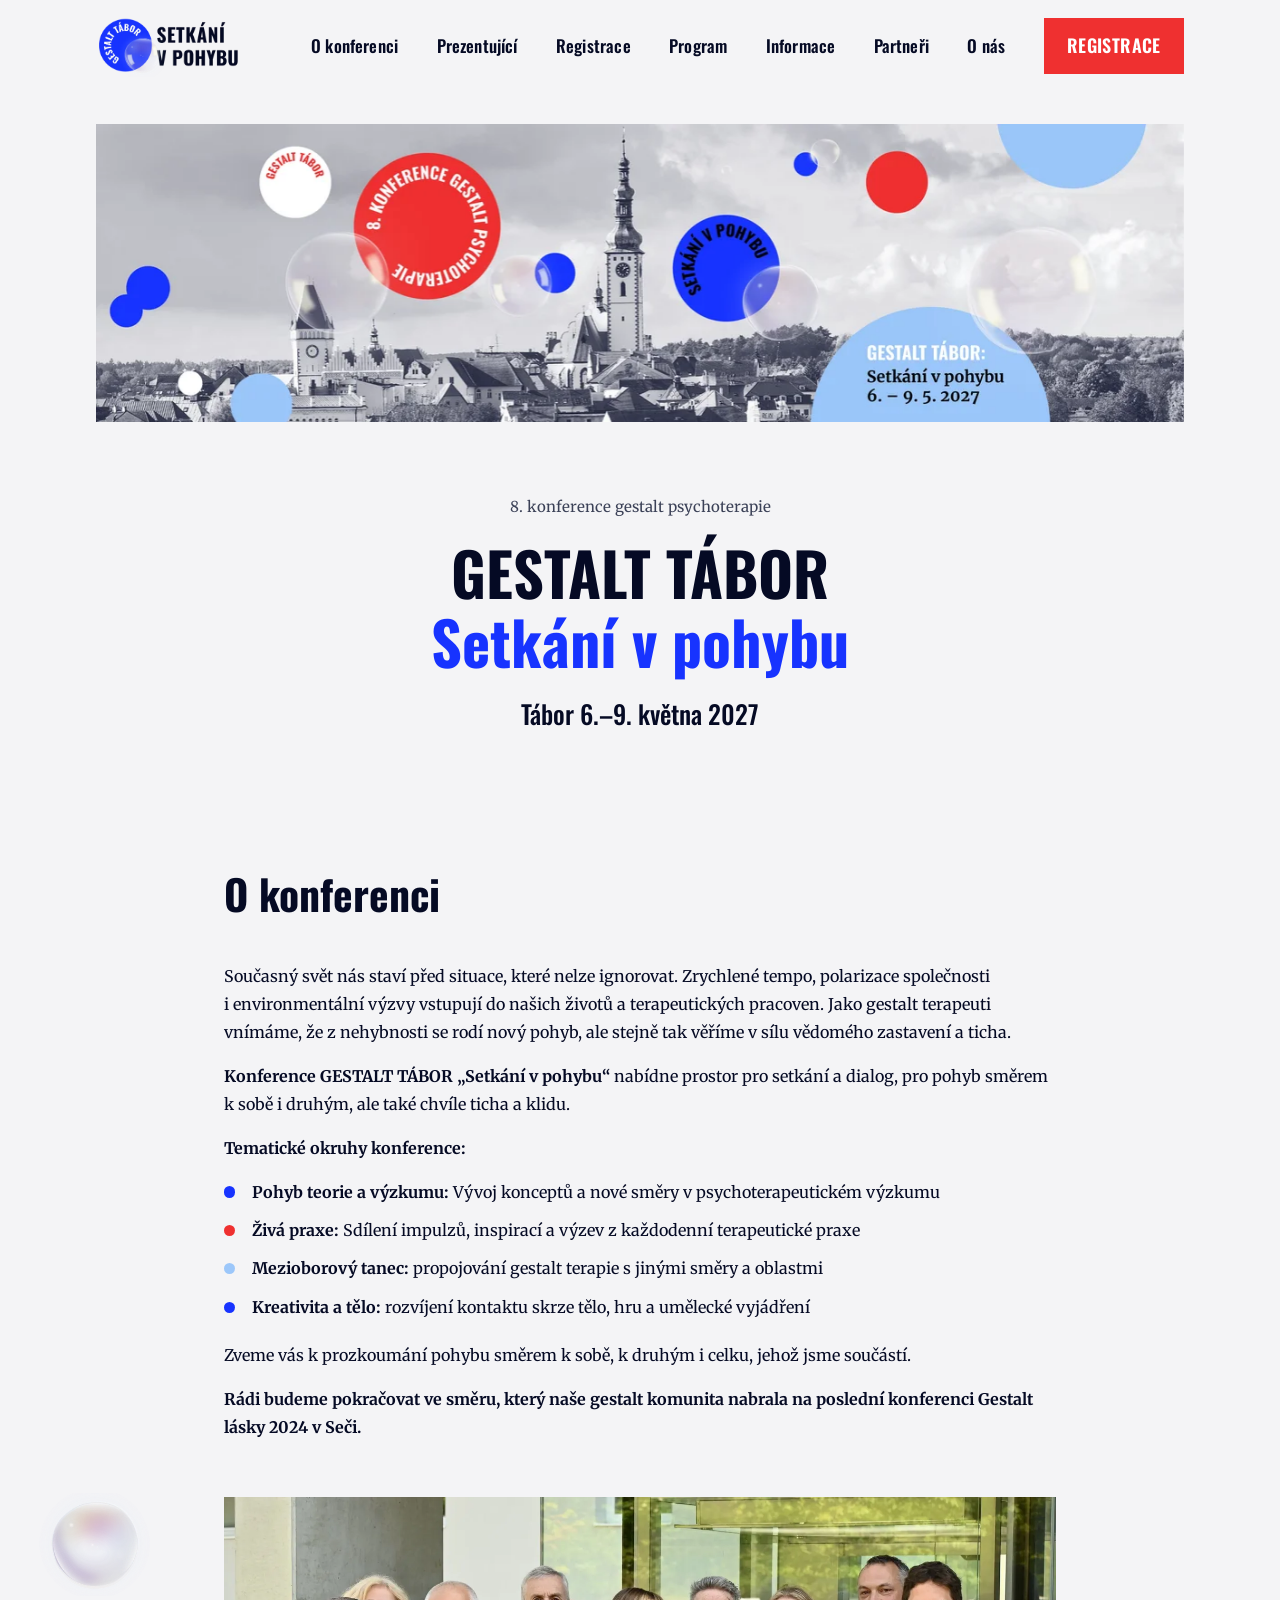
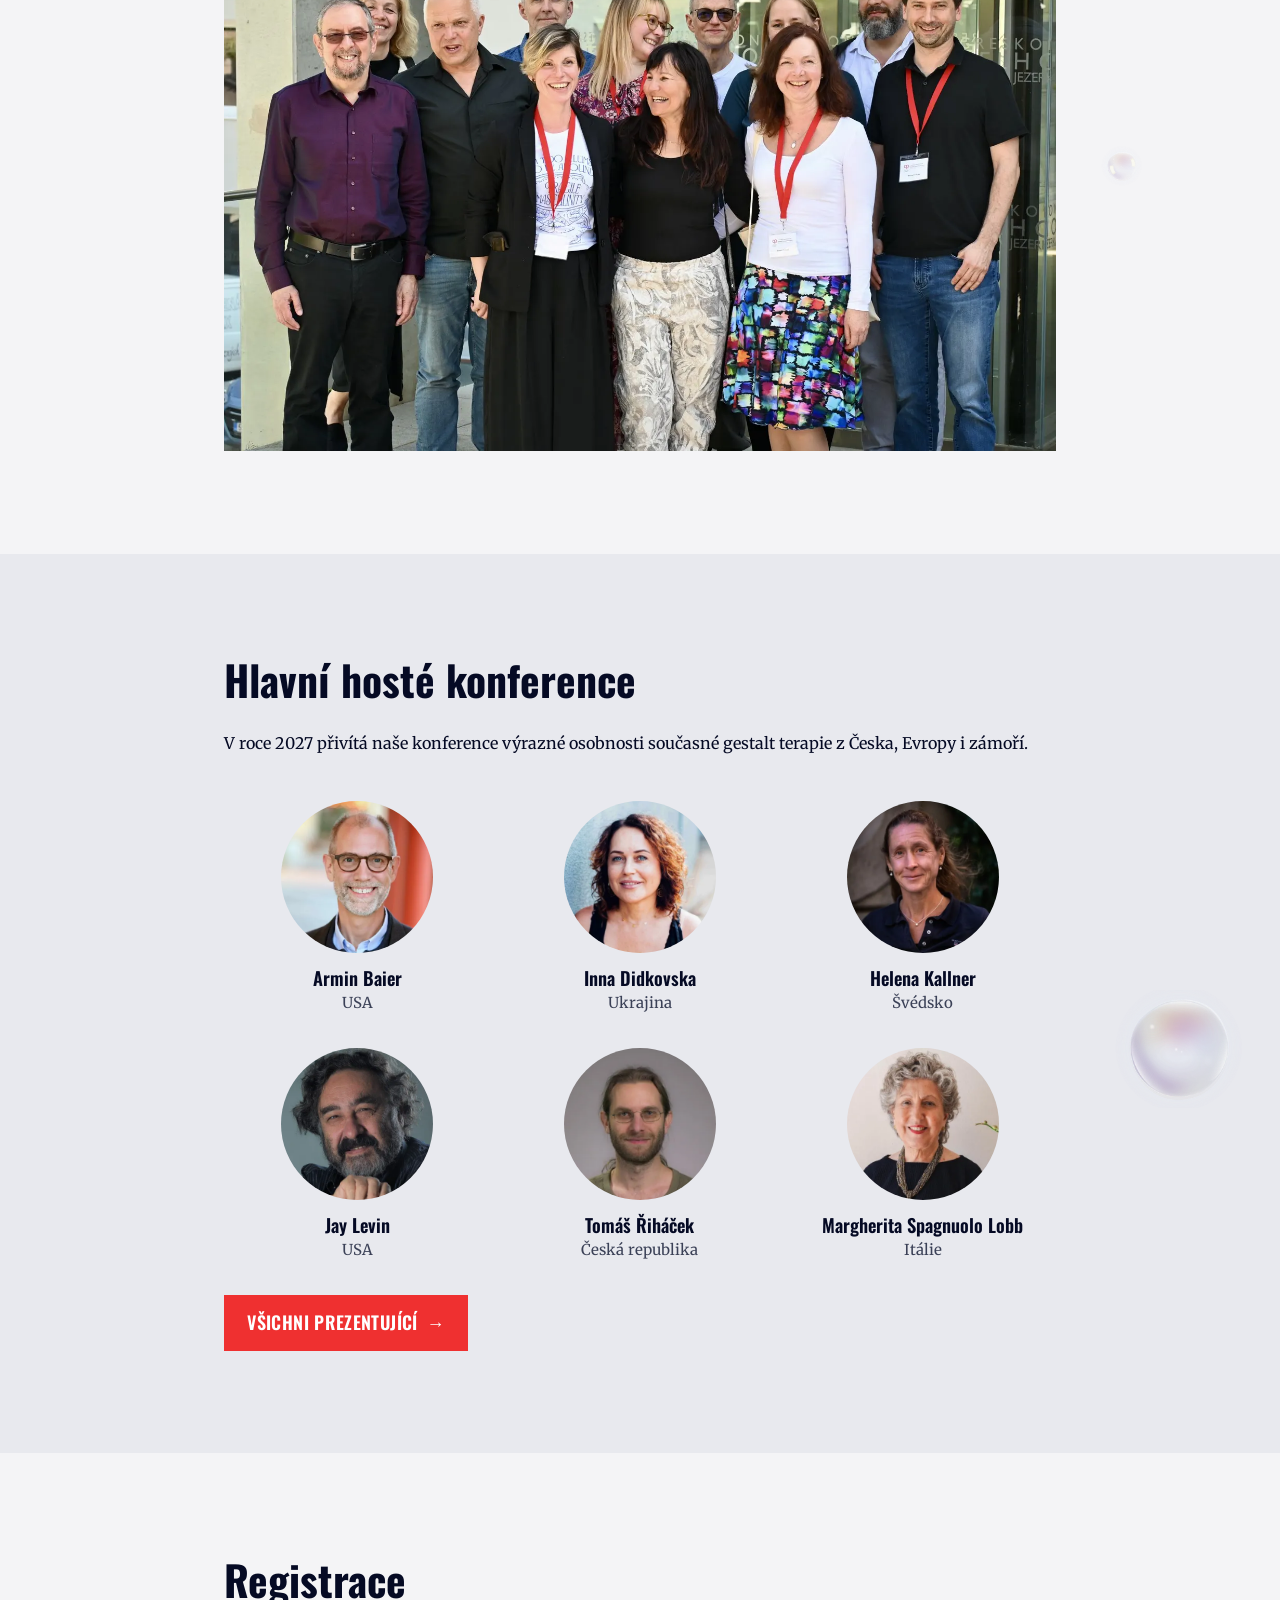
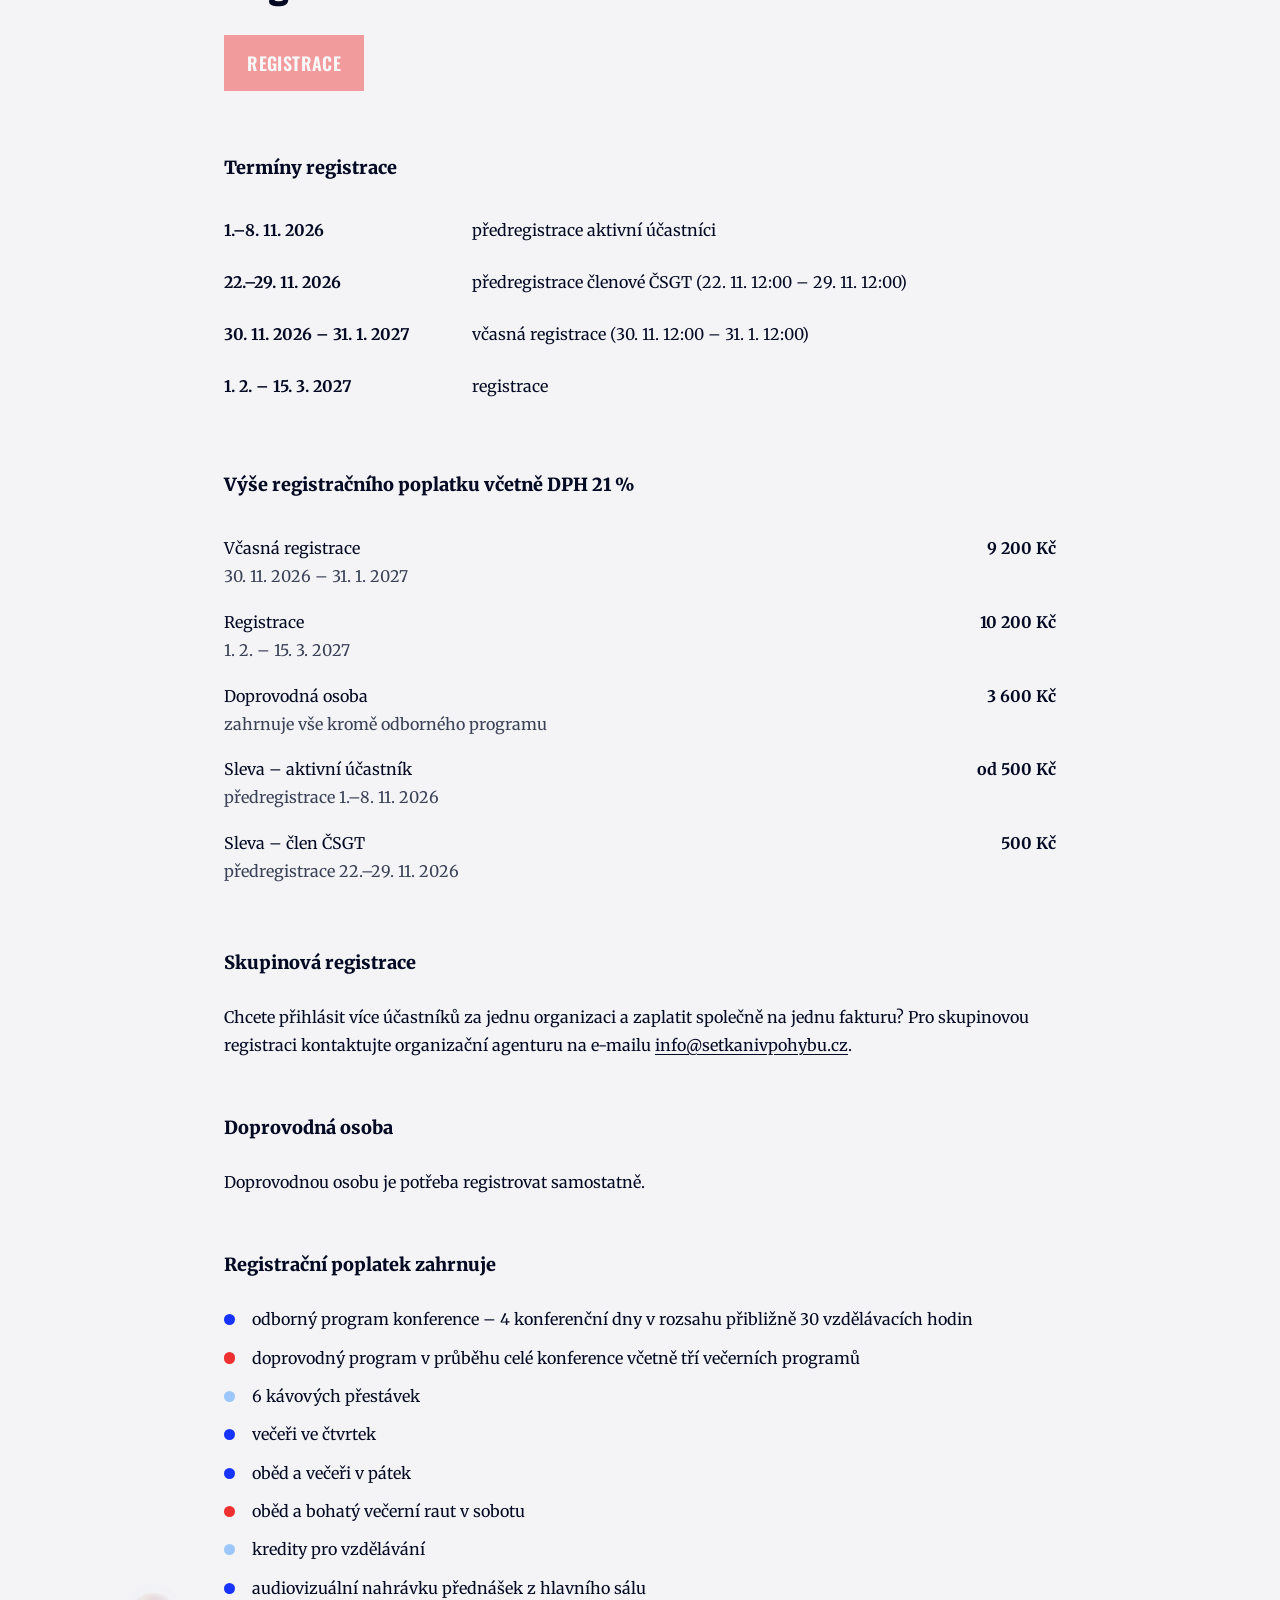
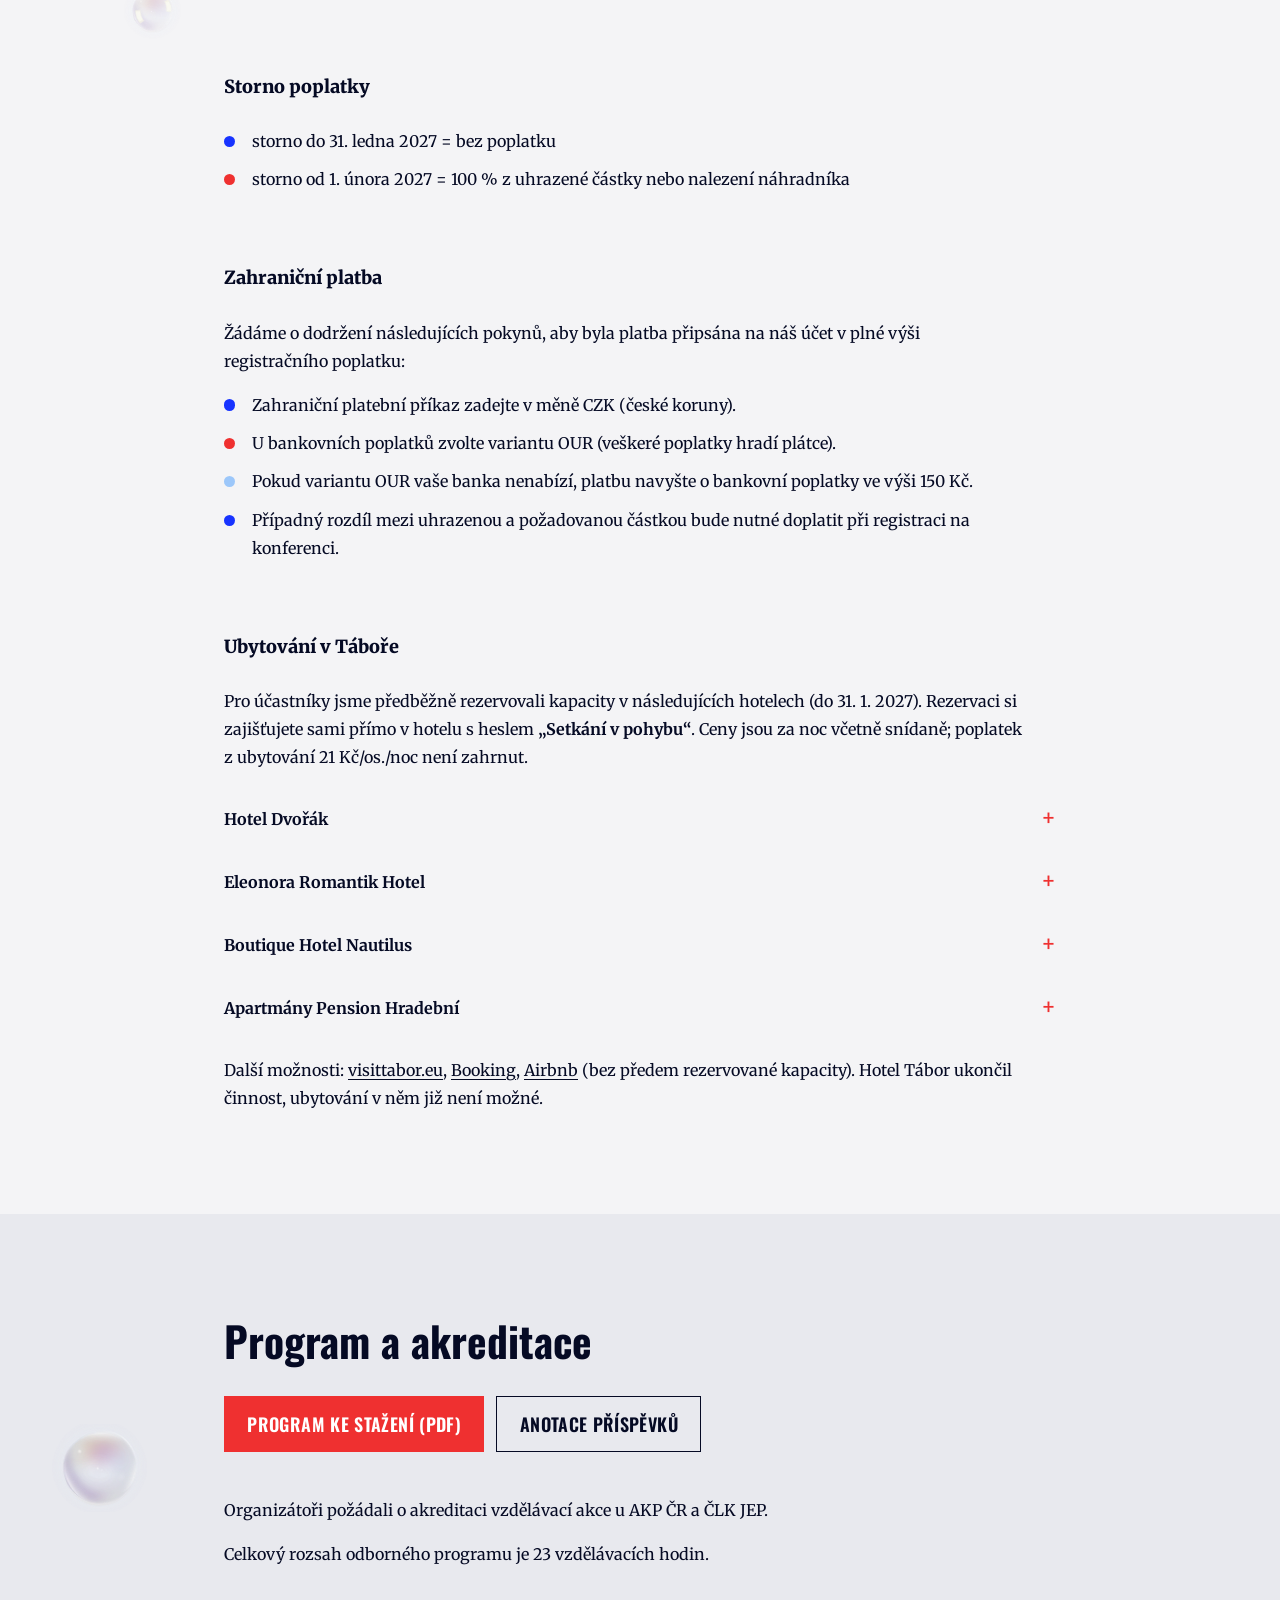
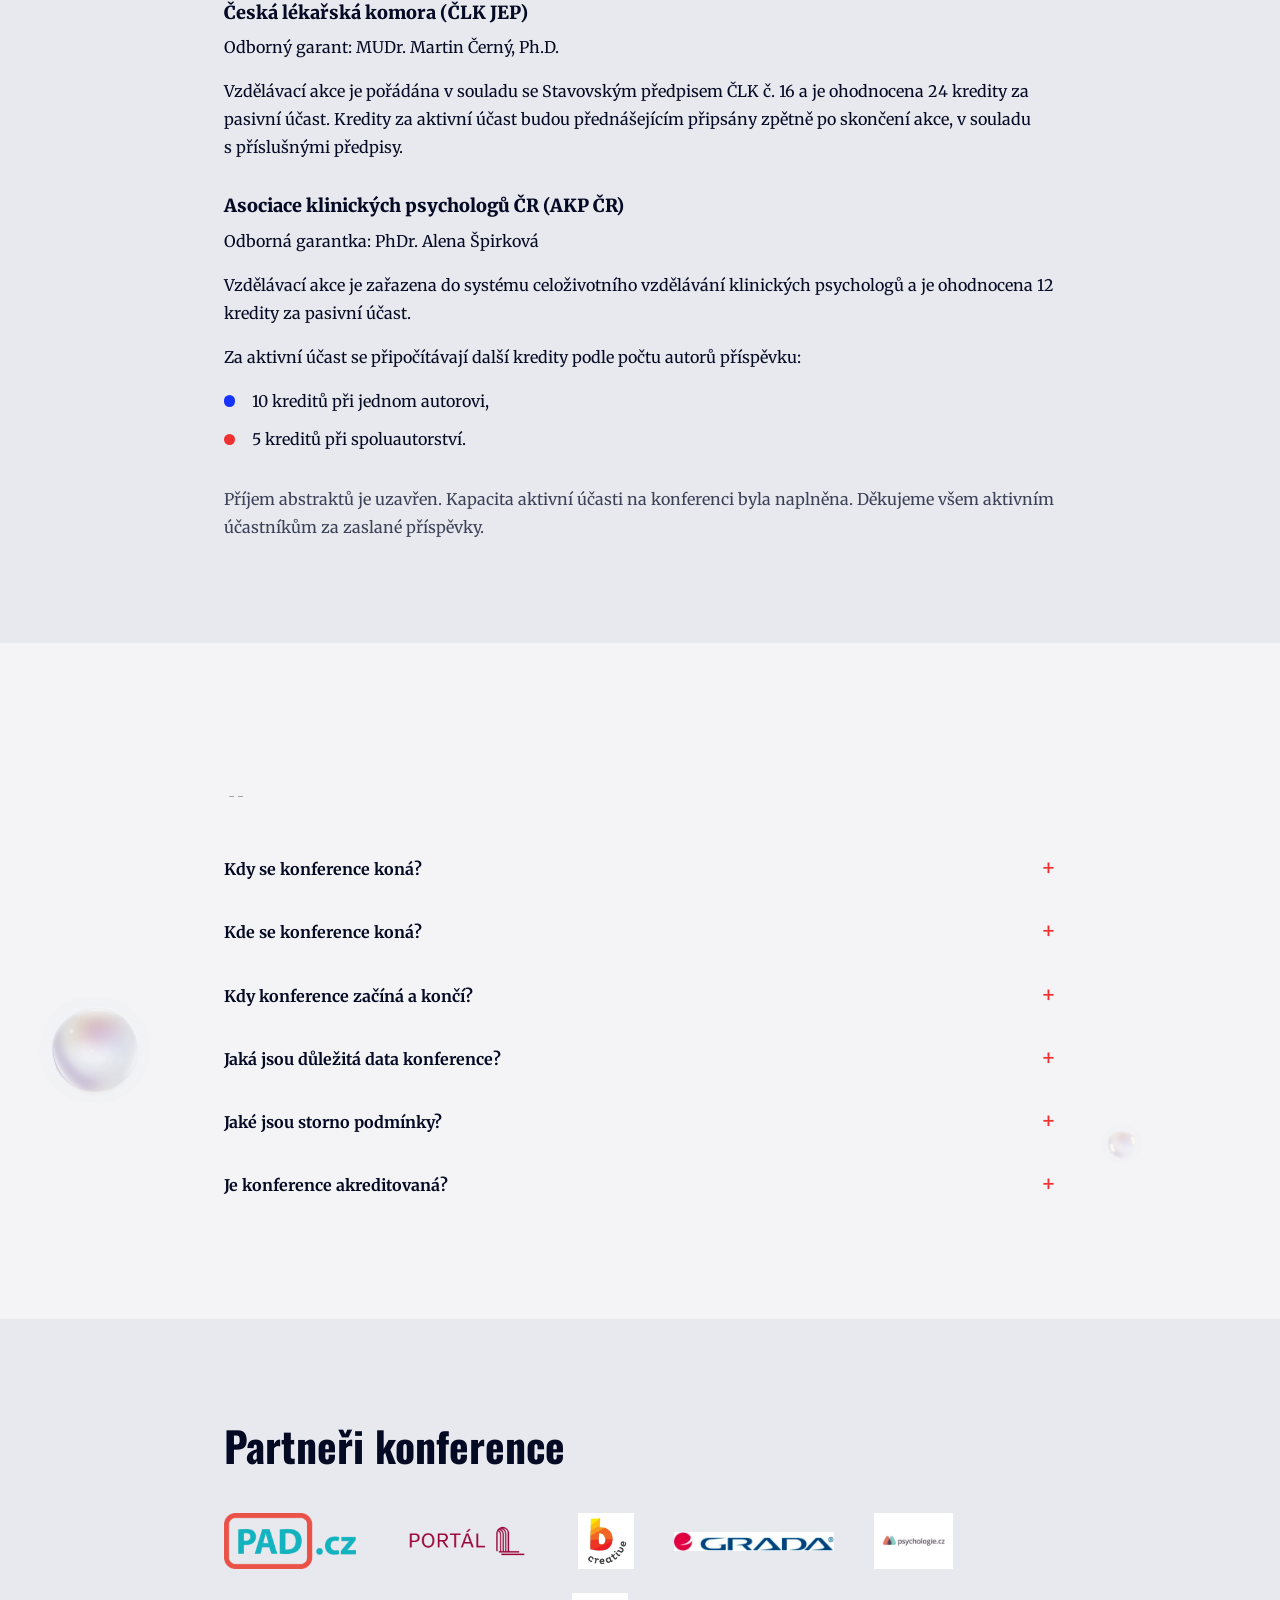
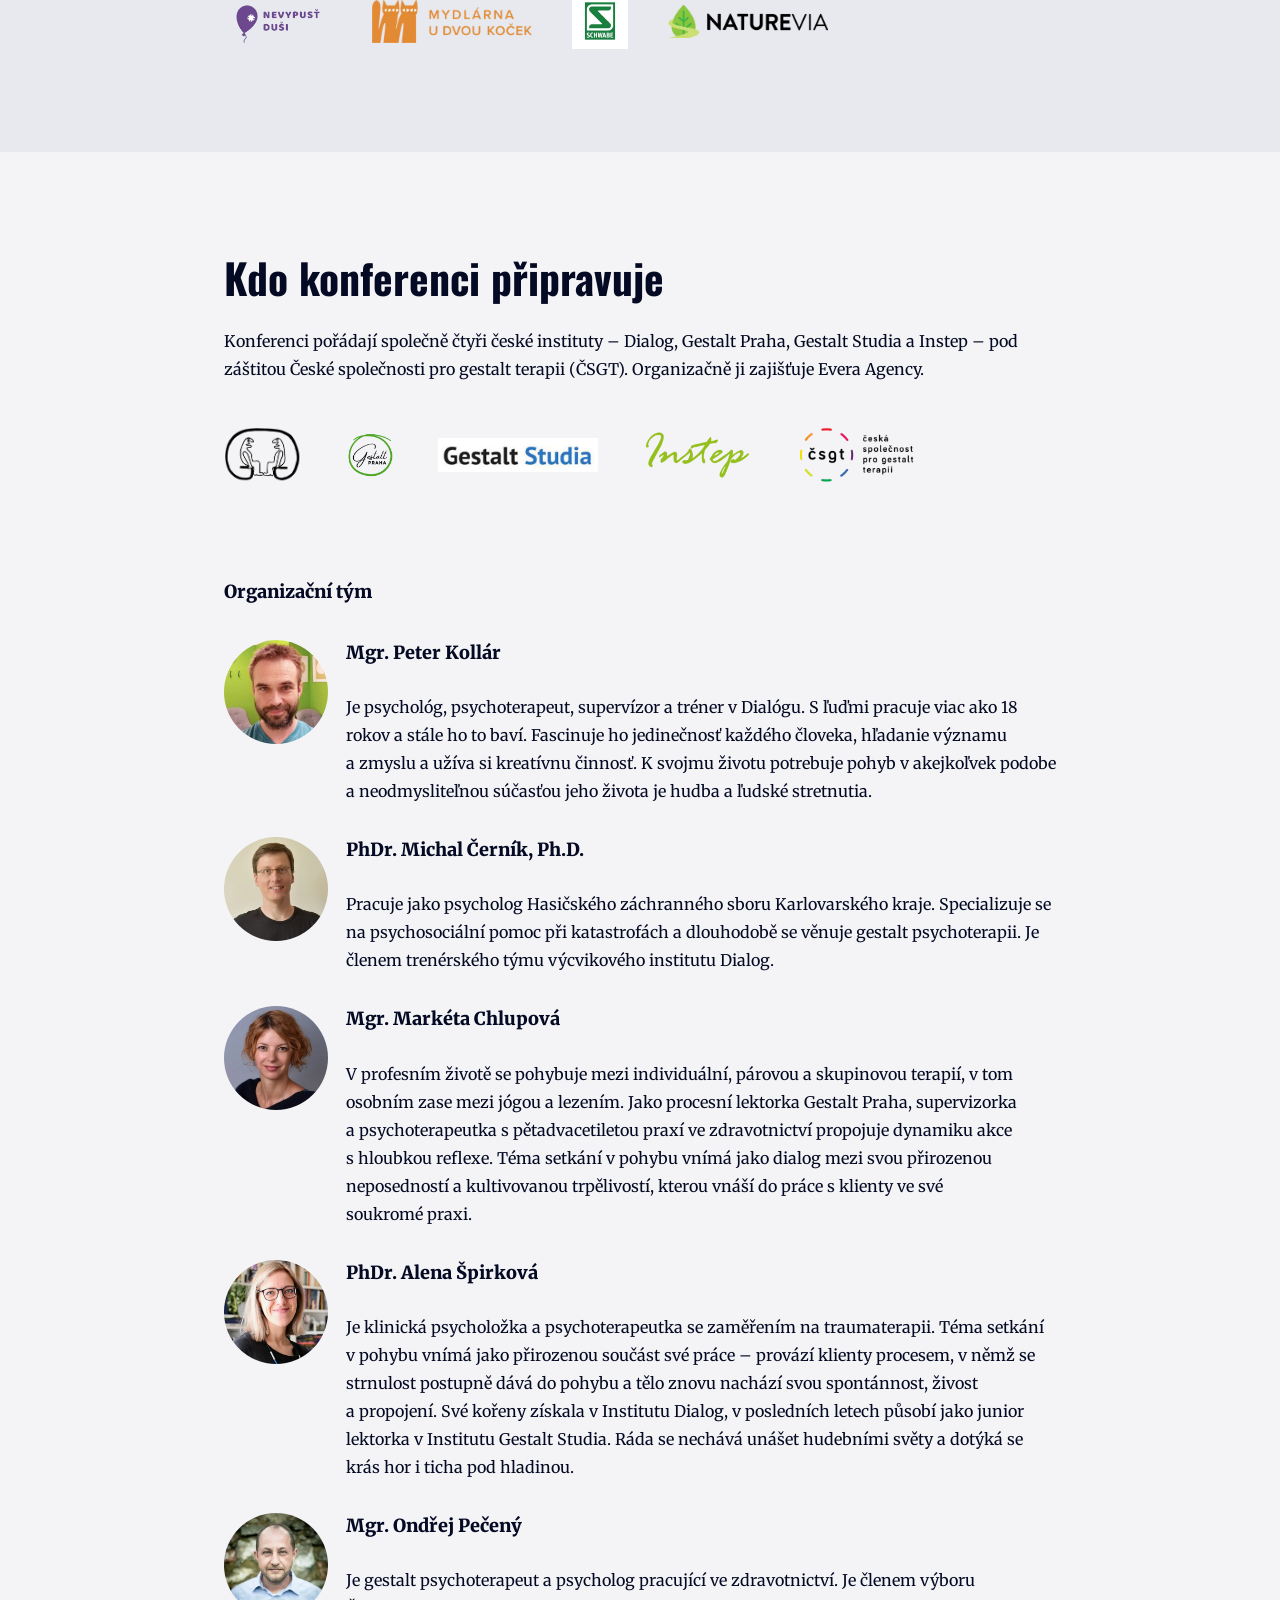
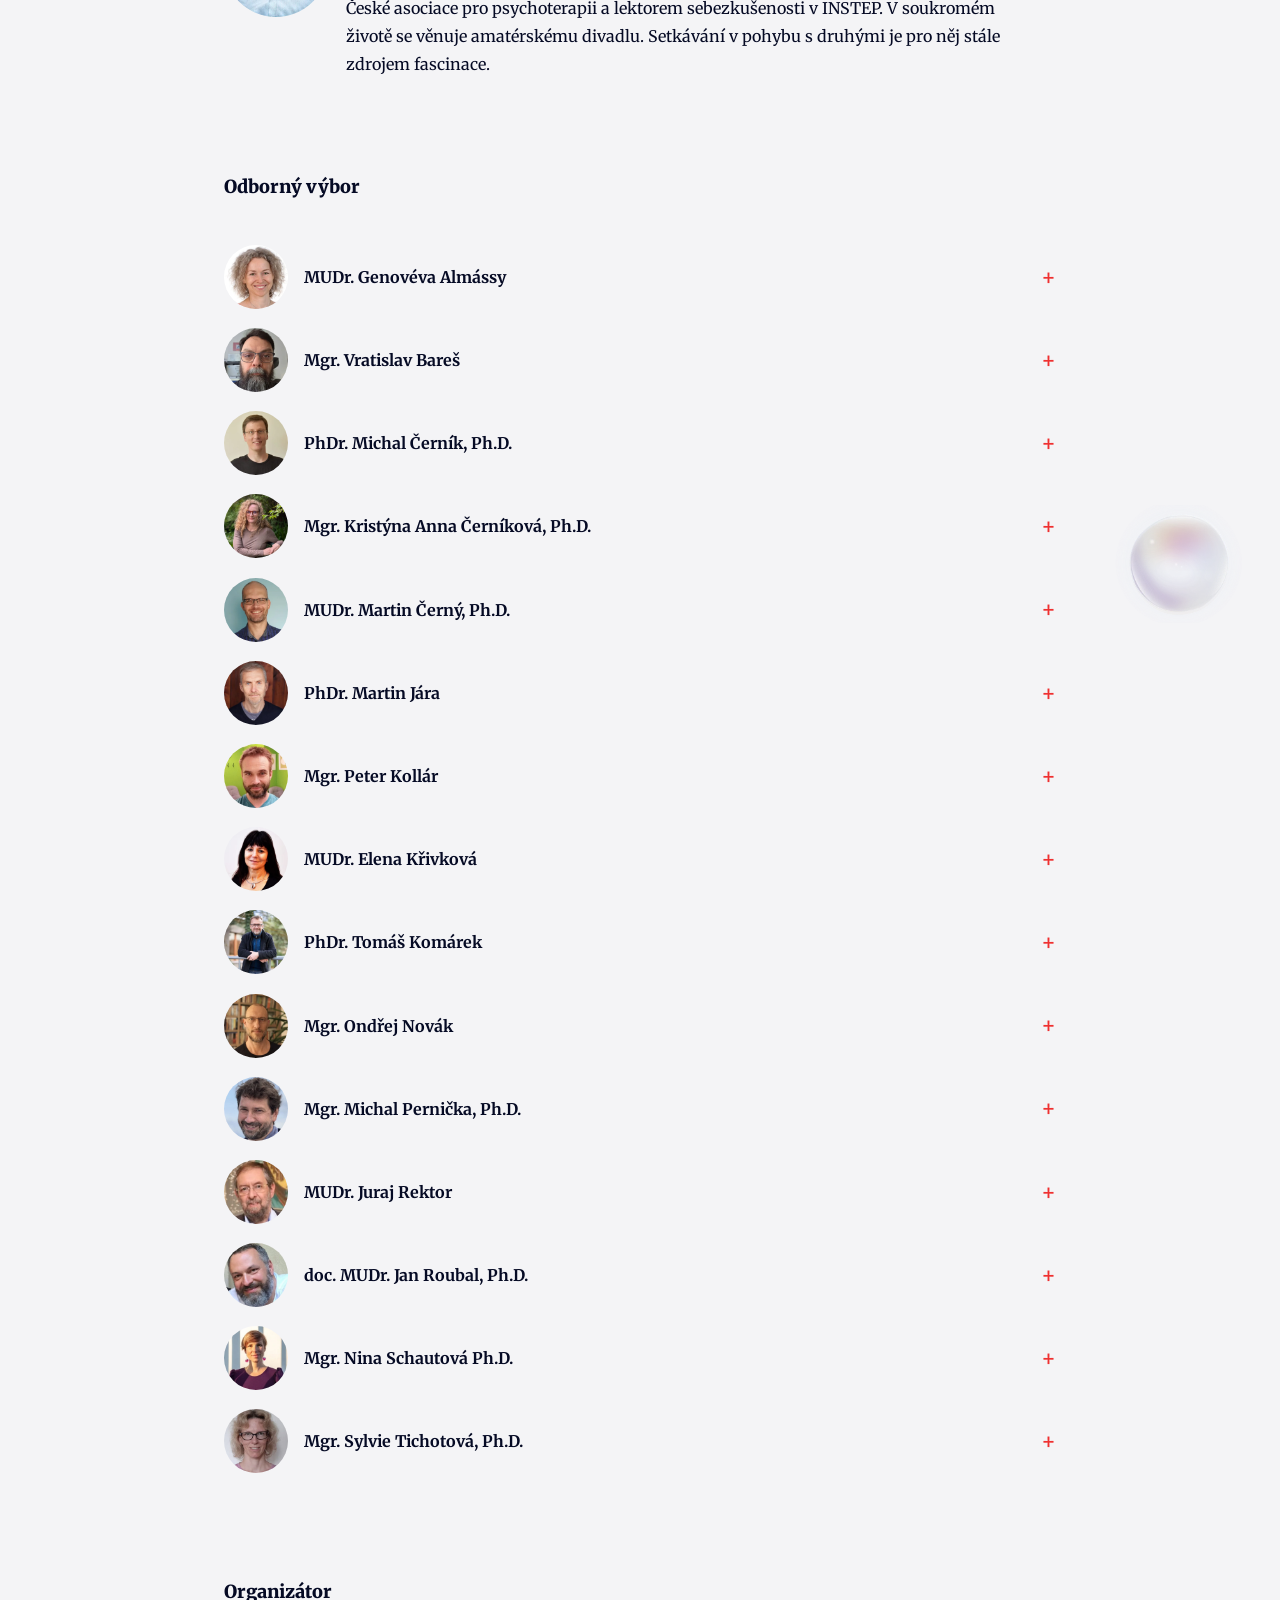
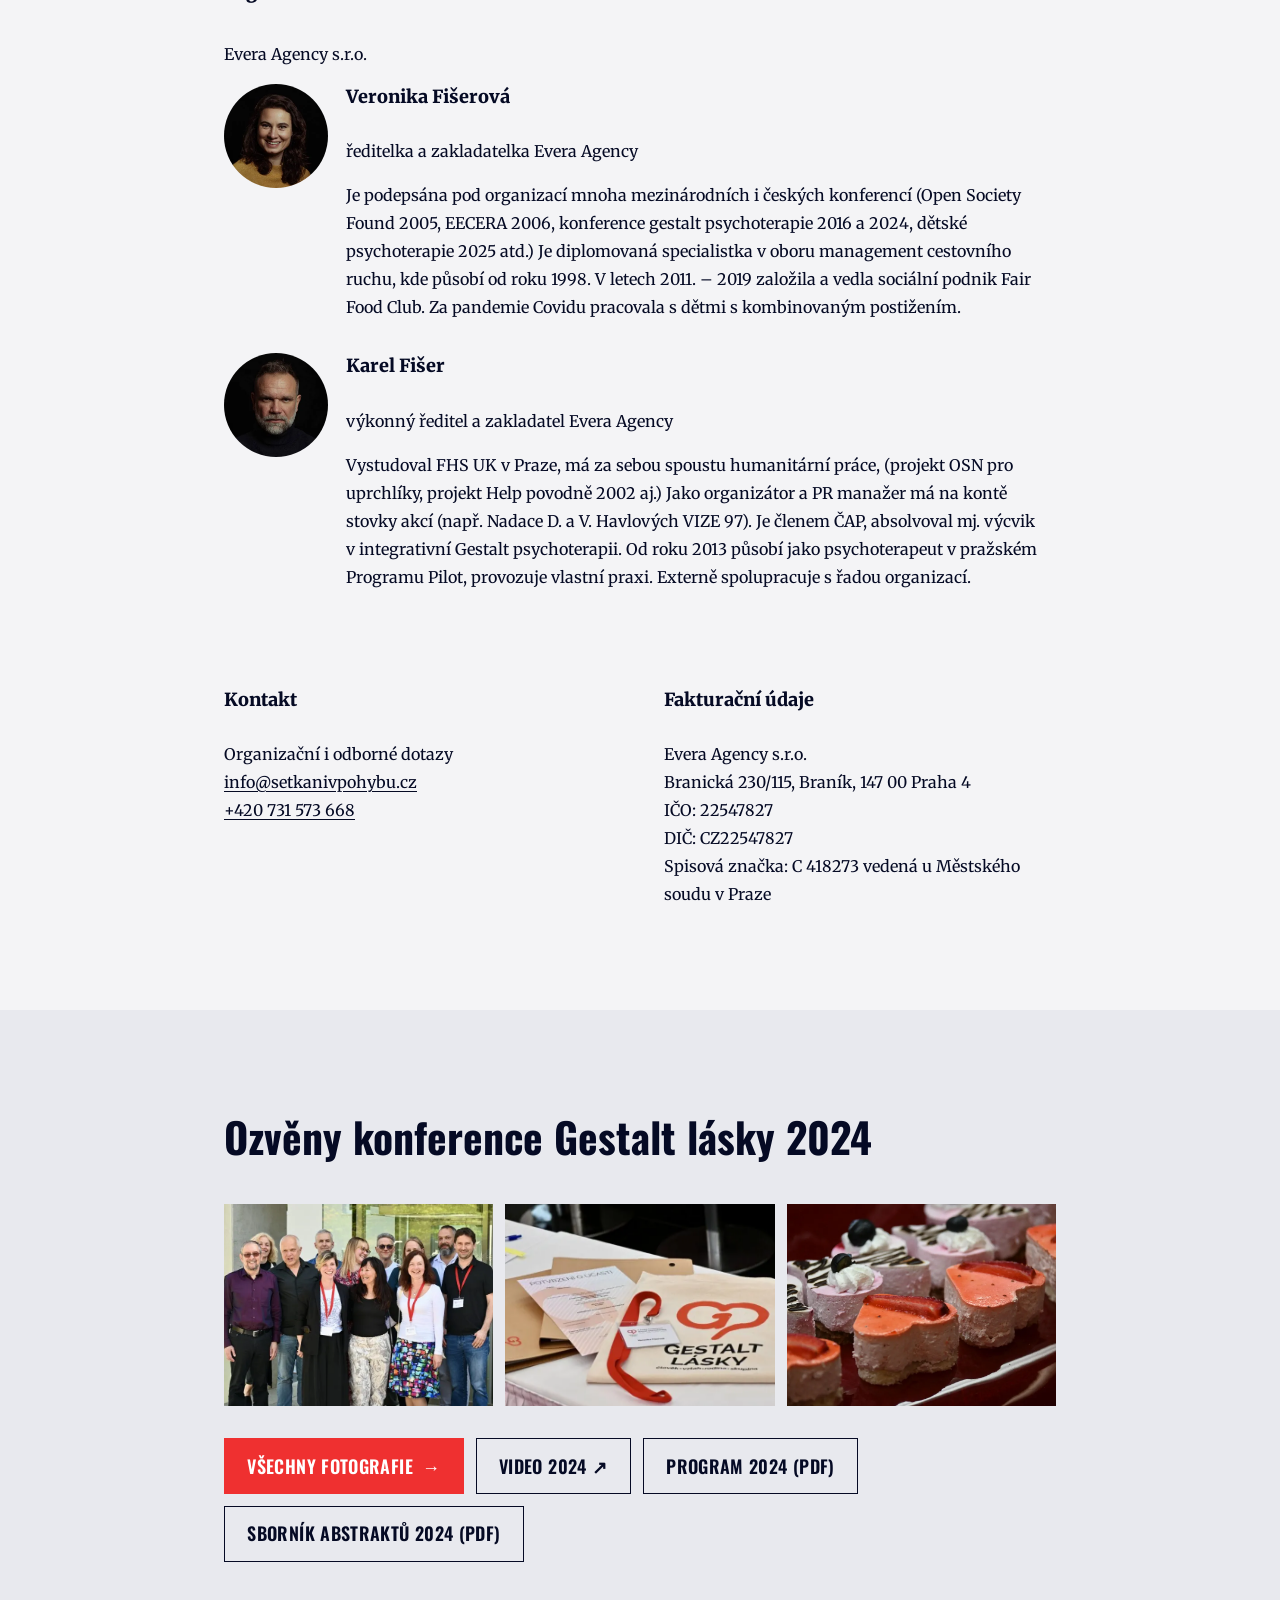
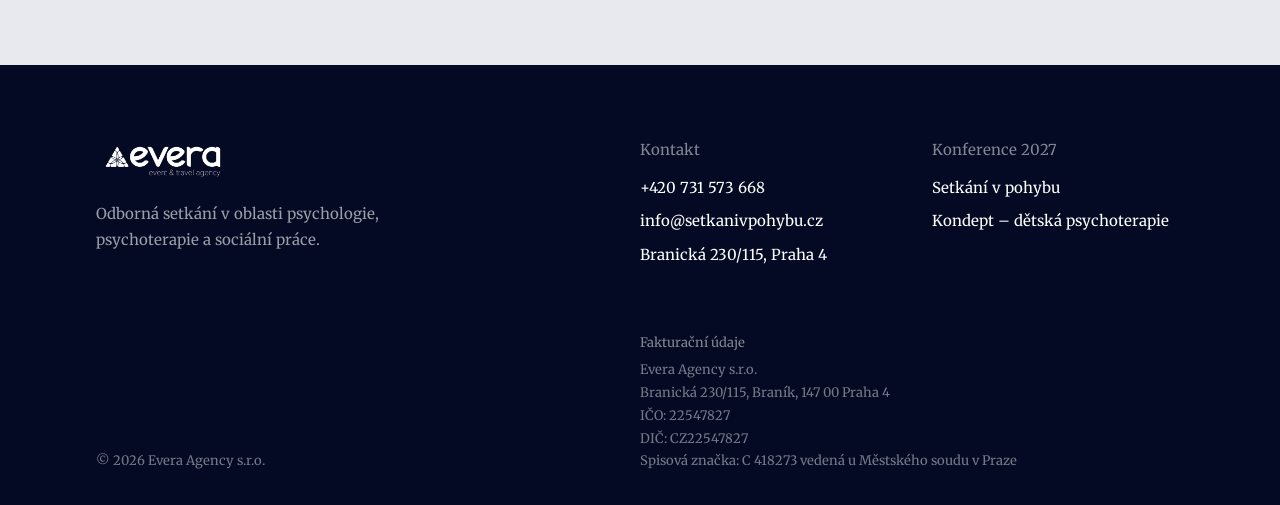
==== commit 30770c47: "Setkání: úpravy sekce Registrace Co-Authored-By: Claude Opus 5.5 <noreply@anthropic.com>" ====
--- a/setkani-v-pohybu/index.html
+++ b/setkani-v-pohybu/index.html
@@ -1,5 +1,5 @@
 <!DOCTYPE html><html lang="cs" class="theme-setkani" data-astro-cid-hkbrpulz><head><meta charset="utf-8"><meta name="viewport" content="width=device-width, initial-scale=1"><meta name="theme-color" content="#1d3a45"><title>Gestalt Tábor – Setkání v pohybu | 8. konference gestalt psychoterapie 2027</title><meta name="onesto-page" content="Setkání v pohybu"><meta name="description" content="8. konference gestalt psychoterapie GESTALT TÁBOR „Setkání v pohybu“, 6.–9. května 2027, Tábor."><link rel="canonical" href="https://evera.cz/setkani-v-pohybu/"><meta property="og:title" content="Gestalt Tábor – Setkání v pohybu | 8. konference gestalt psychoterapie 2027"><meta property="og:description" content="8. konference gestalt psychoterapie GESTALT TÁBOR „Setkání v pohybu“, 6.–9. května 2027, Tábor."><meta property="og:type" content="website"><meta property="og:locale" content="cs_CZ"><link rel="icon" href="/favicon-48.png" type="image/png" sizes="48x48"><link rel="icon" href="/favicon-192.png" type="image/png" sizes="192x192"><link rel="apple-touch-icon" href="/apple-touch-icon.png"><script>document.documentElement.classList.add('js')</script><link rel="stylesheet" href="/_astro/Base.DVWzG__W.css"><style>.shead[data-astro-cid-sjgajsms]{max-width:46rem;margin-bottom:clamp(1.75rem,4vw,2.75rem)}.shead[data-astro-cid-sjgajsms] h2[data-astro-cid-sjgajsms]{margin-bottom:.6em}.shead-body[data-astro-cid-sjgajsms]:empty{display:none}
-</style><link rel="stylesheet" href="/_astro/setkani.BkYyIQhY.css"><link rel="stylesheet" href="/_astro/index.Dq0gD8X3.css"></head><body data-astro-cid-hkbrpulz><a class="skip" href="#obsah" data-astro-cid-hkbrpulz>Přeskočit na obsah</a><header class="site-header " data-astro-cid-hkbrpulz><div class="wrap bar" data-astro-cid-hkbrpulz><a href="/setkani-v-pohybu/" class="brand" aria-label="Gestalt Tábor – Setkání v pohybu" data-astro-cid-hkbrpulz><img src="/media/2026/01/logo-jednoduche-web-cerne-scaled-e1771068153386.webp" alt="Gestalt Tábor – Setkání v pohybu" width="160" height="56" data-astro-cid-hkbrpulz></a><nav aria-label="Hlavní navigace" class="menu" data-astro-cid-hkbrpulz><button class="toggle" type="button" aria-expanded="false" aria-controls="nav-list" aria-label="Otevřít menu" data-astro-cid-hkbrpulz><span data-astro-cid-hkbrpulz></span><span data-astro-cid-hkbrpulz></span></button><ul id="nav-list" data-astro-cid-hkbrpulz><li data-astro-cid-hkbrpulz><a href="/setkani-v-pohybu/#o-konferenci" data-astro-cid-hkbrpulz>O konferenci</a></li><li data-astro-cid-hkbrpulz><a href="/setkani-v-pohybu/prezentujici/" data-astro-cid-hkbrpulz>Prezentující</a></li><li data-astro-cid-hkbrpulz><a href="/setkani-v-pohybu/#registrace" data-astro-cid-hkbrpulz>Registrace</a></li><li data-astro-cid-hkbrpulz><a href="/setkani-v-pohybu/#program" data-astro-cid-hkbrpulz>Program</a></li><li data-astro-cid-hkbrpulz><a href="/setkani-v-pohybu/#informace" data-astro-cid-hkbrpulz>Informace</a></li><li data-astro-cid-hkbrpulz><a href="/setkani-v-pohybu/#partneri" data-astro-cid-hkbrpulz>Partneři</a></li><li data-astro-cid-hkbrpulz><a href="/setkani-v-pohybu/#o-nas" data-astro-cid-hkbrpulz>O nás</a></li><li class="cta" data-astro-cid-hkbrpulz><a class="btn" href="/setkani-v-pohybu/#registrace" data-astro-cid-hkbrpulz>Registrace</a></li></ul></nav></div></header><main id="obsah" data-astro-cid-hkbrpulz><section class="shero" data-astro-cid-7qj3w4fz><div class="wrap wide banner" data-astro-cid-7qj3w4fz><img src="/media/2026/11/banner-setkani-2300.webp" srcset="/media/2026/11/banner-setkani-1200.webp 1200w, /media/2026/11/banner-setkani-2300.webp 2300w" sizes="(min-width: 1150px) 68rem, 100vw" alt="Tábor s barevnými bublinami – vizuál konference Gestalt Tábor: Setkání v pohybu, 6.–9. 5. 2027" width="2300" height="630" fetchpriority="high" data-astro-cid-7qj3w4fz></div><div class="wrap shero-text hero-in" data-astro-cid-7qj3w4fz><p class="kicker" data-edit="setkani.uvod.nadtitulek" data-edit-label="Úvod: text nad nadpisem" data-astro-cid-7qj3w4fz>8. konference gestalt psychoterapie</p><h1 data-edit="setkani.uvod.nadpis2" data-edit-label="Úvod: hlavní nadpis" data-astro-cid-7qj3w4fz>GESTALT TÁBOR<span data-astro-cid-7qj3w4fz>Setkání v pohybu</span></h1><p class="when" data-edit="setkani.uvod.termin" data-edit-label="Úvod: místo a termín" data-astro-cid-7qj3w4fz>Tábor 6.–9. května 2027</p></div></section><section class="section" id="o-konferenci" data-astro-cid-7qj3w4fz><div class="bubbles" aria-hidden="true"><img class="bub soap" src="/media/2026/11/bublina-01.webp" alt="" width="400" height="400" loading="lazy" style="width:7rem;height:7rem;left:3%;top:52%;animation-delay:-0s"><img class="bub soap" src="/media/2026/11/bublina-02.webp" alt="" width="400" height="400" loading="lazy" style="width:3.5rem;height:3.5rem;right:10%;top:70%;animation-delay:-3s"></div><div class="wrap" data-astro-cid-7qj3w4fz><div class="shead" data-astro-cid-sjgajsms><h2 data-title data-astro-cid-sjgajsms>O konferenci</h2><div class="shead-body" data-reveal data-astro-cid-sjgajsms></div></div><div class="prose" data-reveal data-edit="setkani.okonferenci.text2" data-edit-type="rich" data-edit-label="O konferenci: text" data-astro-cid-7qj3w4fz><p data-astro-cid-7qj3w4fz>Současný svět nás staví před situace, které nelze ignorovat. Zrychlené tempo, polarizace společnosti i environmentální výzvy vstupují do našich životů a terapeutických pracoven. Jako gestalt terapeuti vnímáme, že z nehybnosti se rodí nový pohyb, ale stejně tak věříme v sílu vědomého zastavení a ticha.</p><p data-astro-cid-7qj3w4fz><strong data-astro-cid-7qj3w4fz>Konference GESTALT TÁBOR „Setkání v pohybu“</strong> nabídne prostor pro setkání a dialog, pro pohyb směrem k sobě i druhým, ale také chvíle ticha a klidu.</p><p data-astro-cid-7qj3w4fz><strong data-astro-cid-7qj3w4fz>Tematické okruhy konference:</strong></p><ul class="bullets" data-astro-cid-7qj3w4fz><li data-astro-cid-7qj3w4fz><strong data-astro-cid-7qj3w4fz>Pohyb teorie a výzkumu:</strong> Vývoj konceptů a nové směry v psychoterapeutickém výzkumu</li><li data-astro-cid-7qj3w4fz><strong data-astro-cid-7qj3w4fz>Živá praxe:</strong> Sdílení impulzů, inspirací a výzev z každodenní terapeutické praxe</li><li data-astro-cid-7qj3w4fz><strong data-astro-cid-7qj3w4fz>Mezioborový tanec:</strong> propojování gestalt terapie s jinými směry a oblastmi</li><li data-astro-cid-7qj3w4fz><strong data-astro-cid-7qj3w4fz>Kreativita a tělo:</strong> rozvíjení kontaktu skrze tělo, hru a umělecké vyjádření</li></ul><p data-astro-cid-7qj3w4fz>Zveme vás k prozkoumání pohybu směrem k sobě, k druhým i celku, jehož jsme součástí.</p><p data-astro-cid-7qj3w4fz><strong data-astro-cid-7qj3w4fz>Rádi budeme pokračovat ve směru, který naše gestalt komunita nabrala na poslední konferenci Gestalt lásky 2024 v Seči.</strong></p></div><div class="slides" data-reveal aria-label="Fotografie z konference Gestalt lásky 2024" data-astro-cid-7qj3w4fz><img src="/media/2023/06/DSC_1100-1600.webp" alt="Konference Gestalt lásky 2024 v Seči" loading="eager" width="1600" height="1067" style="--n:0" data-astro-cid-7qj3w4fz><img src="/media/2023/06/DSC_0537-2-1600.webp" alt="Konference Gestalt lásky 2024 v Seči" loading="lazy" width="1600" height="1067" style="--n:1" data-astro-cid-7qj3w4fz><img src="/media/2023/06/DSC_0240-1600.webp" alt="Konference Gestalt lásky 2024 v Seči" loading="lazy" width="1600" height="1067" style="--n:2" data-astro-cid-7qj3w4fz><img src="/media/2023/06/DSC_0570-2-1600.webp" alt="Konference Gestalt lásky 2024 v Seči" loading="lazy" width="1600" height="1067" style="--n:3" data-astro-cid-7qj3w4fz><img src="/media/2023/06/DSC_0503-2-1600.webp" alt="Konference Gestalt lásky 2024 v Seči" loading="lazy" width="1600" height="1067" style="--n:4" data-astro-cid-7qj3w4fz><img src="/media/2023/06/DSC_0366-1600.webp" alt="Konference Gestalt lásky 2024 v Seči" loading="lazy" width="1600" height="1067" style="--n:5" data-astro-cid-7qj3w4fz></div></div></section><section class="section tint" id="prezentujici" data-astro-cid-7qj3w4fz><div class="bubbles" aria-hidden="true"><img class="bub soap" src="/media/2026/11/bublina-01.webp" alt="" width="400" height="400" loading="lazy" style="width:8rem;height:8rem;right:3%;top:48%;animation-delay:-0s"></div><div class="wrap" data-astro-cid-7qj3w4fz><div class="shead" data-astro-cid-sjgajsms><h2 data-title data-astro-cid-sjgajsms>Hlavní hosté konference</h2><div class="shead-body" data-reveal data-astro-cid-sjgajsms><p data-edit="setkani.prezentujici.uvod" data-edit-label="Hlavní hosté: věta pod nadpisem" data-astro-cid-7qj3w4fz>V roce 2027 přivítá naše konference výrazné osobnosti současné gestalt terapie z Česka, Evropy i zámoří.</p></div></div><ul class="keynotes" data-astro-cid-7qj3w4fz><li data-reveal style="--i:0" data-astro-cid-7qj3w4fz><a href="/setkani-v-pohybu/prezentujici/#armin-baier" data-astro-cid-7qj3w4fz><img src="/media/2026/07/Armin-Baier-400x400.webp" alt="Armin Baier" loading="lazy" width="200" height="200" data-astro-cid-7qj3w4fz><span class="kn" data-astro-cid-7qj3w4fz>Armin Baier</span><span class="kc" data-astro-cid-7qj3w4fz>USA</span></a></li><li data-reveal style="--i:1" data-astro-cid-7qj3w4fz><a href="/setkani-v-pohybu/prezentujici/#inna-didkovska" data-astro-cid-7qj3w4fz><img src="/media/2026/07/Inna-Didkovska-400x400.webp" alt="Inna Didkovska" loading="lazy" width="200" height="200" data-astro-cid-7qj3w4fz><span class="kn" data-astro-cid-7qj3w4fz>Inna Didkovska</span><span class="kc" data-astro-cid-7qj3w4fz>Ukrajina</span></a></li><li data-reveal style="--i:2" data-astro-cid-7qj3w4fz><a href="/setkani-v-pohybu/prezentujici/#helena-kallner" data-astro-cid-7qj3w4fz><img src="/media/2026/07/Hellena-Kallner-400x400.webp" alt="Helena Kallner" loading="lazy" width="200" height="200" data-astro-cid-7qj3w4fz><span class="kn" data-astro-cid-7qj3w4fz>Helena Kallner</span><span class="kc" data-astro-cid-7qj3w4fz>Švédsko</span></a></li><li data-reveal style="--i:3" data-astro-cid-7qj3w4fz><a href="/setkani-v-pohybu/prezentujici/#jay-levin" data-astro-cid-7qj3w4fz><img src="/media/2026/09/Jay-Levin-400x396.webp" alt="Jay Levin" loading="lazy" width="200" height="200" data-astro-cid-7qj3w4fz><span class="kn" data-astro-cid-7qj3w4fz>Jay Levin</span><span class="kc" data-astro-cid-7qj3w4fz>USA</span></a></li><li data-reveal style="--i:4" data-astro-cid-7qj3w4fz><a href="/setkani-v-pohybu/prezentujici/#tomas-rihacek" data-astro-cid-7qj3w4fz><img src="/media/2026/07/Tomas-Rihacek-400x390.webp" alt="Tomáš Řiháček" loading="lazy" width="200" height="200" data-astro-cid-7qj3w4fz><span class="kn" data-astro-cid-7qj3w4fz>Tomáš Řiháček</span><span class="kc" data-astro-cid-7qj3w4fz>Česká republika</span></a></li><li data-reveal style="--i:5" data-astro-cid-7qj3w4fz><a href="/setkani-v-pohybu/prezentujici/#margherita-spagnuolo-lobb" data-astro-cid-7qj3w4fz><img src="/media/2026/07/Margherita-Spagnuolo-Lobb--400x400.webp" alt="Margherita Spagnuolo Lobb" loading="lazy" width="200" height="200" data-astro-cid-7qj3w4fz><span class="kn" data-astro-cid-7qj3w4fz>Margherita Spagnuolo Lobb</span><span class="kc" data-astro-cid-7qj3w4fz>Itálie</span></a></li></ul><div class="actions" data-reveal data-astro-cid-7qj3w4fz><a class="btn" href="/setkani-v-pohybu/prezentujici/" data-astro-cid-7qj3w4fz>Všichni prezentující <span class="arrow" data-astro-cid-7qj3w4fz>→</span></a></div></div></section><section class="section" id="registrace" data-astro-cid-7qj3w4fz><div class="bubbles" aria-hidden="true"><img class="bub soap" src="/media/2026/11/bublina-02.webp" alt="" width="400" height="400" loading="lazy" style="width:5rem;height:5rem;left:9%;top:58%;animation-delay:-0s"></div><div class="wrap" data-astro-cid-7qj3w4fz><div class="shead" data-astro-cid-sjgajsms><h2 data-title data-astro-cid-sjgajsms><span data-edit="setkani.registrace.nadpis" data-edit-label="Registrace: nadpis" data-astro-cid-sjgajsms>Registrace</span></h2><div class="shead-body" data-reveal data-astro-cid-sjgajsms><p data-edit="setkani.registrace.oznameni" data-edit-label="Registrace: krátké oznámení pod nadpisem" data-astro-cid-7qj3w4fz>Tlačítko registrace pro členy ČSGT aktivujeme 22. listopadu ve 12:00.</p><div class="actions" data-astro-cid-7qj3w4fz><span class="btn btn-off" aria-disabled="true" data-astro-cid-7qj3w4fz>Registrace</span></div></div></div><div class="blocks" data-astro-cid-7qj3w4fz><div data-reveal data-astro-cid-7qj3w4fz><h3 data-astro-cid-7qj3w4fz>Termíny registrace</h3><ul class="dates" data-edit="setkani.registrace.terminy2" data-edit-type="list" data-edit-label="Registrace: termíny" data-astro-cid-7qj3w4fz><li data-astro-cid-7qj3w4fz><b data-edit-field="datum" data-edit-label="Datum" data-astro-cid-7qj3w4fz>1.–8. 11. 2026</b><span data-edit-field="popis" data-edit-label="Co se děje" data-astro-cid-7qj3w4fz>předregistrace aktivní účastníci</span></li><li data-astro-cid-7qj3w4fz><b data-edit-field="datum" data-edit-label="Datum" data-astro-cid-7qj3w4fz>22.–29. 11. 2026</b><span data-edit-field="popis" data-edit-label="Co se děje" data-astro-cid-7qj3w4fz>předregistrace členové ČSGT (22. 11. 12:00 – 29. 11. 12:00)</span></li><li data-astro-cid-7qj3w4fz><b data-edit-field="datum" data-edit-label="Datum" data-astro-cid-7qj3w4fz>30. 11. 2026 – 31. 1. 2027</b><span data-edit-field="popis" data-edit-label="Co se děje" data-astro-cid-7qj3w4fz>včasná registrace (30. 11. 12:00 – 31. 1. 12:00)</span></li><li data-astro-cid-7qj3w4fz><b data-edit-field="datum" data-edit-label="Datum" data-astro-cid-7qj3w4fz>1. 2. – 15. 3. 2027</b><span data-edit-field="popis" data-edit-label="Co se děje" data-astro-cid-7qj3w4fz>registrace</span></li></ul></div><div data-reveal data-astro-cid-7qj3w4fz><h3 data-astro-cid-7qj3w4fz>Výše registračního poplatku včetně DPH 21 %</h3><table class="prices" data-astro-cid-7qj3w4fz><tbody data-edit="setkani.registrace.ceny" data-edit-type="list" data-edit-label="Registrace: ceník" data-astro-cid-7qj3w4fz><tr data-astro-cid-7qj3w4fz><td data-astro-cid-7qj3w4fz><span data-edit-field="polozka" data-edit-label="Položka" data-astro-cid-7qj3w4fz>Včasná registrace</span><span class="muted price-note" data-edit-field="obdobi" data-edit-label="Upřesnění (nepovinné)" data-astro-cid-7qj3w4fz>30. 11. 2026 – 31. 1. 2027</span></td><td data-edit-field="cena" data-edit-label="Cena" data-astro-cid-7qj3w4fz>9 200 Kč</td></tr><tr data-astro-cid-7qj3w4fz><td data-astro-cid-7qj3w4fz><span data-edit-field="polozka" data-edit-label="Položka" data-astro-cid-7qj3w4fz>Registrace</span><span class="muted price-note" data-edit-field="obdobi" data-edit-label="Upřesnění (nepovinné)" data-astro-cid-7qj3w4fz>1. 2. – 15. 3. 2027</span></td><td data-edit-field="cena" data-edit-label="Cena" data-astro-cid-7qj3w4fz>10 200 Kč</td></tr><tr data-astro-cid-7qj3w4fz><td data-astro-cid-7qj3w4fz><span data-edit-field="polozka" data-edit-label="Položka" data-astro-cid-7qj3w4fz>Doprovodná osoba</span><span class="muted price-note" data-edit-field="obdobi" data-edit-label="Upřesnění (nepovinné)" data-astro-cid-7qj3w4fz>zahrnuje vše kromě odborného programu</span></td><td data-edit-field="cena" data-edit-label="Cena" data-astro-cid-7qj3w4fz>3 600 Kč</td></tr><tr data-astro-cid-7qj3w4fz><td data-astro-cid-7qj3w4fz><span data-edit-field="polozka" data-edit-label="Položka" data-astro-cid-7qj3w4fz>Sleva – aktivní účastník</span><span class="muted price-note" data-edit-field="obdobi" data-edit-label="Upřesnění (nepovinné)" data-astro-cid-7qj3w4fz>předregistrace 1.–8. 11. 2026</span></td><td data-edit-field="cena" data-edit-label="Cena" data-astro-cid-7qj3w4fz>od 500 Kč</td></tr><tr data-astro-cid-7qj3w4fz><td data-astro-cid-7qj3w4fz><span data-edit-field="polozka" data-edit-label="Položka" data-astro-cid-7qj3w4fz>Sleva – člen ČSGT</span><span class="muted price-note" data-edit-field="obdobi" data-edit-label="Upřesnění (nepovinné)" data-astro-cid-7qj3w4fz>předregistrace 22.–29. 11. 2026</span></td><td data-edit-field="cena" data-edit-label="Cena" data-astro-cid-7qj3w4fz>500 Kč</td></tr></tbody></table></div><div data-reveal data-astro-cid-7qj3w4fz><h3 data-astro-cid-7qj3w4fz>Skupinové registrace</h3><p data-astro-cid-7qj3w4fz>Pro skupinové registrace kontaktujte organizační agenturu na e-mailové adrese <a href="mailto:info@setkanivpohybu.cz" data-astro-cid-7qj3w4fz>info@setkanivpohybu.cz</a>.</p></div><div data-reveal data-astro-cid-7qj3w4fz><h3 data-astro-cid-7qj3w4fz>Kalkulace slevy pro aktivní účastníky</h3><p data-astro-cid-7qj3w4fz>Jeden prezentující má slevu 1 000 Kč za každý svůj samostatný příspěvek. Pokud má příspěvek dva a více prezentujících, má každý z nich slevu 500 Kč. Slevy za jednotlivé příspěvky se u jednoho prezentujícího sčítají.</p><p data-astro-cid-7qj3w4fz>Příklad: Na konferenci budu mít jednu samostatnou přednášku (sleva 1 000 Kč) a jeden workshop vedený společně s kolegou (sleva 500 Kč). Celková sleva na registračním poplatku tedy činí 1 500 Kč.</p><p data-astro-cid-7qj3w4fz>Jste-li aktivní účastník i člen ČSGT, započítávají se vám obě slevy.</p></div><div data-reveal data-astro-cid-7qj3w4fz><h3 data-astro-cid-7qj3w4fz>Registrační poplatek zahrnuje</h3><ul class="bullets" data-astro-cid-7qj3w4fz><li data-astro-cid-7qj3w4fz>odborný program konference – 4 konferenční dny v rozsahu přibližně 30 vzdělávacích hodin</li><li data-astro-cid-7qj3w4fz>doprovodný program v průběhu celé konference včetně tří večerních programů</li><li data-astro-cid-7qj3w4fz>6 kávových přestávek</li><li data-astro-cid-7qj3w4fz>večeři ve čtvrtek</li><li data-astro-cid-7qj3w4fz>oběd a večeři v pátek</li><li data-astro-cid-7qj3w4fz>oběd a bohatý večerní raut v sobotu</li><li data-astro-cid-7qj3w4fz>kredity pro vzdělávání</li><li data-astro-cid-7qj3w4fz>audiovizuální nahrávku přednášek z hlavního sálu</li></ul></div><div data-reveal data-astro-cid-7qj3w4fz><h3 data-astro-cid-7qj3w4fz>Storno poplatky</h3><ul class="bullets" data-astro-cid-7qj3w4fz><li data-astro-cid-7qj3w4fz>storno do 31. ledna 2027 = bez poplatku</li><li data-astro-cid-7qj3w4fz>storno od 1. února 2027 = 100 % z uhrazené částky nebo nalezení náhradníka</li></ul></div><div data-reveal data-astro-cid-7qj3w4fz><h3 data-astro-cid-7qj3w4fz>Zahraniční platba</h3><p data-astro-cid-7qj3w4fz>Žádáme o dodržení následujících pokynů, aby byla platba připsána na náš účet v plné výši registračního poplatku:</p><ul class="bullets" data-astro-cid-7qj3w4fz><li data-astro-cid-7qj3w4fz>Zahraniční platební příkaz zadejte v měně CZK (české koruny).</li><li data-astro-cid-7qj3w4fz>U bankovních poplatků zvolte variantu OUR (veškeré poplatky hradí plátce).</li><li data-astro-cid-7qj3w4fz>Pokud variantu OUR vaše banka nenabízí, platbu navyšte o bankovní poplatky ve výši 150 Kč.</li><li data-astro-cid-7qj3w4fz>Případný rozdíl mezi uhrazenou a požadovanou částkou bude nutné doplatit při registraci na konferenci.</li></ul></div><div data-reveal data-astro-cid-7qj3w4fz><h3 data-astro-cid-7qj3w4fz>Ubytování v Táboře</h3><p data-astro-cid-7qj3w4fz>Pro účastníky jsme předběžně rezervovali kapacity v následujících hotelech (do 31. 1. 2027). Rezervaci si zajišťujete sami přímo v hotelu s heslem <strong data-astro-cid-7qj3w4fz>„Setkání v pohybu“</strong>. Ceny jsou za noc včetně snídaně; poplatek z ubytování 21 Kč/os./noc není zahrnut.</p><details class="fold" data-astro-cid-7qj3w4fz><summary data-astro-cid-7qj3w4fz>Hotel Dvořák</summary><div class="fold-body" data-astro-cid-7qj3w4fz><p data-astro-cid-7qj3w4fz>Rezervace písemně: recepce@lhdvoraktabor.cz; ověření volné kapacity: +420 381 212 221, +420 601 165 855. Rezervaci je nutné garantovat úhradou 100% zálohy se splatností do 26. 2. 2027.</p><p class="muted" data-astro-cid-7qj3w4fz>sgl / dbl single use 2 800 Kč · dbl 3 000 Kč · quad, apt 4 pax 5 800 Kč · přistýlka 1 200 Kč</p><p data-astro-cid-7qj3w4fz><a href="https://www.lhdvoraktabor.cz" target="_blank" rel="noopener" data-astro-cid-7qj3w4fz>Web hotelu ↗</a></p></div></details><details class="fold" data-astro-cid-7qj3w4fz><summary data-astro-cid-7qj3w4fz>Eleonora Romantik Hotel</summary><div class="fold-body" data-astro-cid-7qj3w4fz><p data-astro-cid-7qj3w4fz>eleonorahotel.recepce@gmail.com, +420 720 536 570</p><p class="muted" data-astro-cid-7qj3w4fz>dbl single use 2 190 Kč · dbl 3 290 Kč · apt 4 pax 5 490 Kč · přistýlka 980 Kč</p><p data-astro-cid-7qj3w4fz><a href="https://www.eleonorahotel.cz" target="_blank" rel="noopener" data-astro-cid-7qj3w4fz>Web hotelu ↗</a></p></div></details><details class="fold" data-astro-cid-7qj3w4fz><summary data-astro-cid-7qj3w4fz>Boutique Hotel Nautilus</summary><div class="fold-body" data-astro-cid-7qj3w4fz><p data-astro-cid-7qj3w4fz>info@hotelnautilus.cz, +420 380 900 900, +420 602 697 758</p><p class="muted" data-astro-cid-7qj3w4fz>sgl 3 550 Kč · dbl 3 750 Kč · přistýlka 700 Kč</p><p data-astro-cid-7qj3w4fz><a href="https://www.hotelnautilus.cz/en/" target="_blank" rel="noopener" data-astro-cid-7qj3w4fz>Web hotelu ↗</a></p></div></details><details class="fold" data-astro-cid-7qj3w4fz><summary data-astro-cid-7qj3w4fz>Apartmány Pension Hradební</summary><div class="fold-body" data-astro-cid-7qj3w4fz><p data-astro-cid-7qj3w4fz>penzion.hradebni@gmail.com, +420 732 208 280</p><p data-astro-cid-7qj3w4fz><a href="https://penzionhradebnitabor.cz/cs/" target="_blank" rel="noopener" data-astro-cid-7qj3w4fz>Web hotelu ↗</a></p></div></details><p class="more-stay" data-astro-cid-7qj3w4fz>Další možnosti: <a href="https://www.visittabor.eu/ubytovani" target="_blank" rel="noopener" data-astro-cid-7qj3w4fz>visittabor.eu</a>, <a href="https://www.booking.com/searchresults.cs.html?ss=Tábor&amp;ssne=Tábor&amp;ssne_untouched=Tábor&amp;efdco=1&amp;label=tabor-mOTIY78NmHa4qQ_dWpgCugS379606577034%3Apl%3Ata%3Ap1%3Ap2%3Aac%3Aap%3Aneg%3Afi%3Atikwd-414411242340%3Alp1003803%3Ali%3Adec%3Adm%3Appccp%3DUmFuZG9tSVYkc2RlIyh9YfqnDqqG8nt1QPdfOnScMCA&amp;aid=1610700&amp;lang=cs&amp;sb=1&amp;src_elem=sb&amp;src=city&amp;dest_id=-556514&amp;dest_type=city&amp;checkin=2027-05-06&amp;checkout=2027-05-09&amp;group_adults=2&amp;no_rooms=1&amp;group_children=0&amp;sb_travel_purpose=leisure&amp;sb_lp=1" target="_blank" rel="noopener" data-astro-cid-7qj3w4fz>Booking</a>, <a href="https://www.airbnb.cz/s/tábor--česko/homes?refinement_paths%5B%5D=%2Fhomes&amp;location=tábor%2C+česko&amp;checkin=2027-05-06&amp;checkout=2027-05-09&amp;date_picker_type=calendar&amp;adults=2&amp;children=0" target="_blank" rel="noopener" data-astro-cid-7qj3w4fz>Airbnb</a> (bez předem rezervované kapacity). Hotel Tábor ukončil činnost, ubytování v něm již není možné.</p></div></div></div></section><section class="section tint" id="program" data-astro-cid-7qj3w4fz><div class="bubbles" aria-hidden="true"><img class="bub soap" src="/media/2026/11/bublina-01.webp" alt="" width="400" height="400" loading="lazy" style="width:6rem;height:6rem;left:4%;top:20%;animation-delay:-0s"></div><div class="wrap" data-astro-cid-7qj3w4fz><div class="shead" data-astro-cid-sjgajsms><h2 data-title data-astro-cid-sjgajsms><span data-edit="setkani.program.nadpis" data-edit-label="Program: nadpis" data-astro-cid-sjgajsms>Program a akreditace</span></h2><div class="shead-body" data-reveal data-astro-cid-sjgajsms><div class="actions" data-astro-cid-7qj3w4fz><a class="btn" href="/media/2026/11/Program-Gestalt-Tabor-web-1.pdf" target="_blank" rel="noopener" data-astro-cid-7qj3w4fz>Program ke stažení (PDF)</a><a class="btn ghost" href="/setkani-v-pohybu/prezentujici/" data-astro-cid-7qj3w4fz>Anotace příspěvků</a></div></div></div><div class="prose" data-reveal data-astro-cid-7qj3w4fz><p>Organizátoři požádali o akreditaci vzdělávací akce u AKP ČR a ČLK JEP.</p>
+</style><link rel="stylesheet" href="/_astro/setkani.BkYyIQhY.css"><link rel="stylesheet" href="/_astro/index.Dq0gD8X3.css"></head><body data-astro-cid-hkbrpulz><a class="skip" href="#obsah" data-astro-cid-hkbrpulz>Přeskočit na obsah</a><header class="site-header " data-astro-cid-hkbrpulz><div class="wrap bar" data-astro-cid-hkbrpulz><a href="/setkani-v-pohybu/" class="brand" aria-label="Gestalt Tábor – Setkání v pohybu" data-astro-cid-hkbrpulz><img src="/media/2026/01/logo-jednoduche-web-cerne-scaled-e1771068153386.webp" alt="Gestalt Tábor – Setkání v pohybu" width="160" height="56" data-astro-cid-hkbrpulz></a><nav aria-label="Hlavní navigace" class="menu" data-astro-cid-hkbrpulz><button class="toggle" type="button" aria-expanded="false" aria-controls="nav-list" aria-label="Otevřít menu" data-astro-cid-hkbrpulz><span data-astro-cid-hkbrpulz></span><span data-astro-cid-hkbrpulz></span></button><ul id="nav-list" data-astro-cid-hkbrpulz><li data-astro-cid-hkbrpulz><a href="/setkani-v-pohybu/#o-konferenci" data-astro-cid-hkbrpulz>O konferenci</a></li><li data-astro-cid-hkbrpulz><a href="/setkani-v-pohybu/prezentujici/" data-astro-cid-hkbrpulz>Prezentující</a></li><li data-astro-cid-hkbrpulz><a href="/setkani-v-pohybu/#registrace" data-astro-cid-hkbrpulz>Registrace</a></li><li data-astro-cid-hkbrpulz><a href="/setkani-v-pohybu/#program" data-astro-cid-hkbrpulz>Program</a></li><li data-astro-cid-hkbrpulz><a href="/setkani-v-pohybu/#informace" data-astro-cid-hkbrpulz>Informace</a></li><li data-astro-cid-hkbrpulz><a href="/setkani-v-pohybu/#partneri" data-astro-cid-hkbrpulz>Partneři</a></li><li data-astro-cid-hkbrpulz><a href="/setkani-v-pohybu/#o-nas" data-astro-cid-hkbrpulz>O nás</a></li><li class="cta" data-astro-cid-hkbrpulz><a class="btn" href="/setkani-v-pohybu/#registrace" data-astro-cid-hkbrpulz>Registrace</a></li></ul></nav></div></header><main id="obsah" data-astro-cid-hkbrpulz><section class="shero" data-astro-cid-7qj3w4fz><div class="wrap wide banner" data-astro-cid-7qj3w4fz><img src="/media/2026/11/banner-setkani-2300.webp" srcset="/media/2026/11/banner-setkani-1200.webp 1200w, /media/2026/11/banner-setkani-2300.webp 2300w" sizes="(min-width: 1150px) 68rem, 100vw" alt="Tábor s barevnými bublinami – vizuál konference Gestalt Tábor: Setkání v pohybu, 6.–9. 5. 2027" width="2300" height="630" fetchpriority="high" data-astro-cid-7qj3w4fz></div><div class="wrap shero-text hero-in" data-astro-cid-7qj3w4fz><p class="kicker" data-edit="setkani.uvod.nadtitulek" data-edit-label="Úvod: text nad nadpisem" data-astro-cid-7qj3w4fz>8. konference gestalt psychoterapie</p><h1 data-edit="setkani.uvod.nadpis2" data-edit-label="Úvod: hlavní nadpis" data-astro-cid-7qj3w4fz>GESTALT TÁBOR<span data-astro-cid-7qj3w4fz>Setkání v pohybu</span></h1><p class="when" data-edit="setkani.uvod.termin" data-edit-label="Úvod: místo a termín" data-astro-cid-7qj3w4fz>Tábor 6.–9. května 2027</p></div></section><section class="section" id="o-konferenci" data-astro-cid-7qj3w4fz><div class="bubbles" aria-hidden="true"><img class="bub soap" src="/media/2026/11/bublina-01.webp" alt="" width="400" height="400" loading="lazy" style="width:7rem;height:7rem;left:3%;top:52%;animation-delay:-0s"><img class="bub soap" src="/media/2026/11/bublina-02.webp" alt="" width="400" height="400" loading="lazy" style="width:3.5rem;height:3.5rem;right:10%;top:70%;animation-delay:-3s"></div><div class="wrap" data-astro-cid-7qj3w4fz><div class="shead" data-astro-cid-sjgajsms><h2 data-title data-astro-cid-sjgajsms>O konferenci</h2><div class="shead-body" data-reveal data-astro-cid-sjgajsms></div></div><div class="prose" data-reveal data-edit="setkani.okonferenci.text2" data-edit-type="rich" data-edit-label="O konferenci: text" data-astro-cid-7qj3w4fz><p data-astro-cid-7qj3w4fz>Současný svět nás staví před situace, které nelze ignorovat. Zrychlené tempo, polarizace společnosti i environmentální výzvy vstupují do našich životů a terapeutických pracoven. Jako gestalt terapeuti vnímáme, že z nehybnosti se rodí nový pohyb, ale stejně tak věříme v sílu vědomého zastavení a ticha.</p><p data-astro-cid-7qj3w4fz><strong data-astro-cid-7qj3w4fz>Konference GESTALT TÁBOR „Setkání v pohybu“</strong> nabídne prostor pro setkání a dialog, pro pohyb směrem k sobě i druhým, ale také chvíle ticha a klidu.</p><p data-astro-cid-7qj3w4fz><strong data-astro-cid-7qj3w4fz>Tematické okruhy konference:</strong></p><ul class="bullets" data-astro-cid-7qj3w4fz><li data-astro-cid-7qj3w4fz><strong data-astro-cid-7qj3w4fz>Pohyb teorie a výzkumu:</strong> Vývoj konceptů a nové směry v psychoterapeutickém výzkumu</li><li data-astro-cid-7qj3w4fz><strong data-astro-cid-7qj3w4fz>Živá praxe:</strong> Sdílení impulzů, inspirací a výzev z každodenní terapeutické praxe</li><li data-astro-cid-7qj3w4fz><strong data-astro-cid-7qj3w4fz>Mezioborový tanec:</strong> propojování gestalt terapie s jinými směry a oblastmi</li><li data-astro-cid-7qj3w4fz><strong data-astro-cid-7qj3w4fz>Kreativita a tělo:</strong> rozvíjení kontaktu skrze tělo, hru a umělecké vyjádření</li></ul><p data-astro-cid-7qj3w4fz>Zveme vás k prozkoumání pohybu směrem k sobě, k druhým i celku, jehož jsme součástí.</p><p data-astro-cid-7qj3w4fz><strong data-astro-cid-7qj3w4fz>Rádi budeme pokračovat ve směru, který naše gestalt komunita nabrala na poslední konferenci Gestalt lásky 2024 v Seči.</strong></p></div><div class="slides" data-reveal aria-label="Fotografie z konference Gestalt lásky 2024" data-astro-cid-7qj3w4fz><img src="/media/2023/06/DSC_1100-1600.webp" alt="Konference Gestalt lásky 2024 v Seči" loading="eager" width="1600" height="1067" style="--n:0" data-astro-cid-7qj3w4fz><img src="/media/2023/06/DSC_0537-2-1600.webp" alt="Konference Gestalt lásky 2024 v Seči" loading="lazy" width="1600" height="1067" style="--n:1" data-astro-cid-7qj3w4fz><img src="/media/2023/06/DSC_0240-1600.webp" alt="Konference Gestalt lásky 2024 v Seči" loading="lazy" width="1600" height="1067" style="--n:2" data-astro-cid-7qj3w4fz><img src="/media/2023/06/DSC_0570-2-1600.webp" alt="Konference Gestalt lásky 2024 v Seči" loading="lazy" width="1600" height="1067" style="--n:3" data-astro-cid-7qj3w4fz><img src="/media/2023/06/DSC_0503-2-1600.webp" alt="Konference Gestalt lásky 2024 v Seči" loading="lazy" width="1600" height="1067" style="--n:4" data-astro-cid-7qj3w4fz><img src="/media/2023/06/DSC_0366-1600.webp" alt="Konference Gestalt lásky 2024 v Seči" loading="lazy" width="1600" height="1067" style="--n:5" data-astro-cid-7qj3w4fz></div></div></section><section class="section tint" id="prezentujici" data-astro-cid-7qj3w4fz><div class="bubbles" aria-hidden="true"><img class="bub soap" src="/media/2026/11/bublina-01.webp" alt="" width="400" height="400" loading="lazy" style="width:8rem;height:8rem;right:3%;top:48%;animation-delay:-0s"></div><div class="wrap" data-astro-cid-7qj3w4fz><div class="shead" data-astro-cid-sjgajsms><h2 data-title data-astro-cid-sjgajsms>Hlavní hosté konference</h2><div class="shead-body" data-reveal data-astro-cid-sjgajsms><p data-edit="setkani.prezentujici.uvod" data-edit-label="Hlavní hosté: věta pod nadpisem" data-astro-cid-7qj3w4fz>V roce 2027 přivítá naše konference výrazné osobnosti současné gestalt terapie z Česka, Evropy i zámoří.</p></div></div><ul class="keynotes" data-astro-cid-7qj3w4fz><li data-reveal style="--i:0" data-astro-cid-7qj3w4fz><a href="/setkani-v-pohybu/prezentujici/#armin-baier" data-astro-cid-7qj3w4fz><img src="/media/2026/07/Armin-Baier-400x400.webp" alt="Armin Baier" loading="lazy" width="200" height="200" data-astro-cid-7qj3w4fz><span class="kn" data-astro-cid-7qj3w4fz>Armin Baier</span><span class="kc" data-astro-cid-7qj3w4fz>USA</span></a></li><li data-reveal style="--i:1" data-astro-cid-7qj3w4fz><a href="/setkani-v-pohybu/prezentujici/#inna-didkovska" data-astro-cid-7qj3w4fz><img src="/media/2026/07/Inna-Didkovska-400x400.webp" alt="Inna Didkovska" loading="lazy" width="200" height="200" data-astro-cid-7qj3w4fz><span class="kn" data-astro-cid-7qj3w4fz>Inna Didkovska</span><span class="kc" data-astro-cid-7qj3w4fz>Ukrajina</span></a></li><li data-reveal style="--i:2" data-astro-cid-7qj3w4fz><a href="/setkani-v-pohybu/prezentujici/#helena-kallner" data-astro-cid-7qj3w4fz><img src="/media/2026/07/Hellena-Kallner-400x400.webp" alt="Helena Kallner" loading="lazy" width="200" height="200" data-astro-cid-7qj3w4fz><span class="kn" data-astro-cid-7qj3w4fz>Helena Kallner</span><span class="kc" data-astro-cid-7qj3w4fz>Švédsko</span></a></li><li data-reveal style="--i:3" data-astro-cid-7qj3w4fz><a href="/setkani-v-pohybu/prezentujici/#jay-levin" data-astro-cid-7qj3w4fz><img src="/media/2026/09/Jay-Levin-400x396.webp" alt="Jay Levin" loading="lazy" width="200" height="200" data-astro-cid-7qj3w4fz><span class="kn" data-astro-cid-7qj3w4fz>Jay Levin</span><span class="kc" data-astro-cid-7qj3w4fz>USA</span></a></li><li data-reveal style="--i:4" data-astro-cid-7qj3w4fz><a href="/setkani-v-pohybu/prezentujici/#tomas-rihacek" data-astro-cid-7qj3w4fz><img src="/media/2026/07/Tomas-Rihacek-400x390.webp" alt="Tomáš Řiháček" loading="lazy" width="200" height="200" data-astro-cid-7qj3w4fz><span class="kn" data-astro-cid-7qj3w4fz>Tomáš Řiháček</span><span class="kc" data-astro-cid-7qj3w4fz>Česká republika</span></a></li><li data-reveal style="--i:5" data-astro-cid-7qj3w4fz><a href="/setkani-v-pohybu/prezentujici/#margherita-spagnuolo-lobb" data-astro-cid-7qj3w4fz><img src="/media/2026/07/Margherita-Spagnuolo-Lobb--400x400.webp" alt="Margherita Spagnuolo Lobb" loading="lazy" width="200" height="200" data-astro-cid-7qj3w4fz><span class="kn" data-astro-cid-7qj3w4fz>Margherita Spagnuolo Lobb</span><span class="kc" data-astro-cid-7qj3w4fz>Itálie</span></a></li></ul><div class="actions" data-reveal data-astro-cid-7qj3w4fz><a class="btn" href="/setkani-v-pohybu/prezentujici/" data-astro-cid-7qj3w4fz>Všichni prezentující <span class="arrow" data-astro-cid-7qj3w4fz>→</span></a></div></div></section><section class="section" id="registrace" data-astro-cid-7qj3w4fz><div class="bubbles" aria-hidden="true"><img class="bub soap" src="/media/2026/11/bublina-02.webp" alt="" width="400" height="400" loading="lazy" style="width:5rem;height:5rem;left:9%;top:58%;animation-delay:-0s"></div><div class="wrap" data-astro-cid-7qj3w4fz><div class="shead" data-astro-cid-sjgajsms><h2 data-title data-astro-cid-sjgajsms><span data-edit="setkani.registrace.nadpis" data-edit-label="Registrace: nadpis" data-astro-cid-sjgajsms>Registrace</span></h2><div class="shead-body" data-reveal data-astro-cid-sjgajsms><p class="reg-note" data-astro-cid-7qj3w4fz>Tlačítko registrace pro členy ČSGT aktivujeme 22. listopadu ve 12:00.</p><div class="actions" data-astro-cid-7qj3w4fz><a class="btn reg-btn btn-off" aria-disabled="true" target="_blank" rel="noopener" data-url data-schedule="[{&quot;from&quot;:&quot;2026-01-01T00:00:00+01:00&quot;,&quot;on&quot;:false,&quot;note&quot;:&quot;Tlačítko registrace pro členy ČSGT aktivujeme 22. listopadu ve 12:00.&quot;},{&quot;from&quot;:&quot;2026-11-22T12:00:00+01:00&quot;,&quot;on&quot;:true,&quot;note&quot;:&quot;&quot;},{&quot;from&quot;:&quot;2026-11-29T12:00:00+01:00&quot;,&quot;on&quot;:false,&quot;note&quot;:&quot;Tlačítko včasné registrace aktivujeme 30. listopadu ve 12:00.&quot;},{&quot;from&quot;:&quot;2026-11-30T12:00:00+01:00&quot;,&quot;on&quot;:true,&quot;note&quot;:&quot;&quot;}]" data-astro-cid-7qj3w4fz>Registrace</a></div></div></div><div class="blocks" data-astro-cid-7qj3w4fz><div data-reveal data-astro-cid-7qj3w4fz><h3 data-astro-cid-7qj3w4fz>Termíny registrace</h3><ul class="dates" data-edit="setkani.registrace.terminy2" data-edit-type="list" data-edit-label="Registrace: termíny" data-astro-cid-7qj3w4fz><li data-astro-cid-7qj3w4fz><b data-edit-field="datum" data-edit-label="Datum" data-astro-cid-7qj3w4fz>1.–8. 11. 2026</b><span data-edit-field="popis" data-edit-label="Co se děje" data-astro-cid-7qj3w4fz>předregistrace aktivní účastníci</span></li><li data-astro-cid-7qj3w4fz><b data-edit-field="datum" data-edit-label="Datum" data-astro-cid-7qj3w4fz>22.–29. 11. 2026</b><span data-edit-field="popis" data-edit-label="Co se děje" data-astro-cid-7qj3w4fz>předregistrace členové ČSGT (22. 11. 12:00 – 29. 11. 12:00)</span></li><li data-astro-cid-7qj3w4fz><b data-edit-field="datum" data-edit-label="Datum" data-astro-cid-7qj3w4fz>30. 11. 2026 – 31. 1. 2027</b><span data-edit-field="popis" data-edit-label="Co se děje" data-astro-cid-7qj3w4fz>včasná registrace (30. 11. 12:00 – 31. 1. 12:00)</span></li><li data-astro-cid-7qj3w4fz><b data-edit-field="datum" data-edit-label="Datum" data-astro-cid-7qj3w4fz>1. 2. – 15. 3. 2027</b><span data-edit-field="popis" data-edit-label="Co se děje" data-astro-cid-7qj3w4fz>registrace</span></li></ul></div><div data-reveal data-astro-cid-7qj3w4fz><h3 data-astro-cid-7qj3w4fz>Výše registračního poplatku včetně DPH 21 %</h3><table class="prices" data-astro-cid-7qj3w4fz><tbody data-edit="setkani.registrace.ceny" data-edit-type="list" data-edit-label="Registrace: ceník" data-astro-cid-7qj3w4fz><tr data-astro-cid-7qj3w4fz><td data-astro-cid-7qj3w4fz><span data-edit-field="polozka" data-edit-label="Položka" data-astro-cid-7qj3w4fz>Včasná registrace</span><span class="muted price-note" data-edit-field="obdobi" data-edit-label="Upřesnění (nepovinné)" data-astro-cid-7qj3w4fz>30. 11. 2026 – 31. 1. 2027</span></td><td data-edit-field="cena" data-edit-label="Cena" data-astro-cid-7qj3w4fz>9 200 Kč</td></tr><tr data-astro-cid-7qj3w4fz><td data-astro-cid-7qj3w4fz><span data-edit-field="polozka" data-edit-label="Položka" data-astro-cid-7qj3w4fz>Registrace</span><span class="muted price-note" data-edit-field="obdobi" data-edit-label="Upřesnění (nepovinné)" data-astro-cid-7qj3w4fz>1. 2. – 15. 3. 2027</span></td><td data-edit-field="cena" data-edit-label="Cena" data-astro-cid-7qj3w4fz>10 200 Kč</td></tr><tr data-astro-cid-7qj3w4fz><td data-astro-cid-7qj3w4fz><span data-edit-field="polozka" data-edit-label="Položka" data-astro-cid-7qj3w4fz>Doprovodná osoba</span><span class="muted price-note" data-edit-field="obdobi" data-edit-label="Upřesnění (nepovinné)" data-astro-cid-7qj3w4fz>zahrnuje vše kromě odborného programu</span></td><td data-edit-field="cena" data-edit-label="Cena" data-astro-cid-7qj3w4fz>3 600 Kč</td></tr><tr data-astro-cid-7qj3w4fz><td data-astro-cid-7qj3w4fz><span data-edit-field="polozka" data-edit-label="Položka" data-astro-cid-7qj3w4fz>Sleva – aktivní účastník</span><span class="muted price-note" data-edit-field="obdobi" data-edit-label="Upřesnění (nepovinné)" data-astro-cid-7qj3w4fz>předregistrace 1.–8. 11. 2026</span></td><td data-edit-field="cena" data-edit-label="Cena" data-astro-cid-7qj3w4fz>od 500 Kč</td></tr><tr data-astro-cid-7qj3w4fz><td data-astro-cid-7qj3w4fz><span data-edit-field="polozka" data-edit-label="Položka" data-astro-cid-7qj3w4fz>Sleva – člen ČSGT</span><span class="muted price-note" data-edit-field="obdobi" data-edit-label="Upřesnění (nepovinné)" data-astro-cid-7qj3w4fz>předregistrace 22.–29. 11. 2026</span></td><td data-edit-field="cena" data-edit-label="Cena" data-astro-cid-7qj3w4fz>500 Kč</td></tr></tbody></table></div><div data-reveal data-astro-cid-7qj3w4fz><h3 data-astro-cid-7qj3w4fz>Skupinová registrace</h3><p data-astro-cid-7qj3w4fz>Chcete přihlásit více účastníků za jednu organizaci a zaplatit společně na jednu fakturu? Pro skupinovou registraci kontaktujte organizační agenturu na e-mailu <a href="mailto:info@setkanivpohybu.cz" data-astro-cid-7qj3w4fz>info@setkanivpohybu.cz</a>.</p></div><div data-reveal data-astro-cid-7qj3w4fz><h3 data-astro-cid-7qj3w4fz>Doprovodná osoba</h3><p data-astro-cid-7qj3w4fz>Doprovodnou osobu je potřeba registrovat samostatně.</p></div><div data-reveal data-astro-cid-7qj3w4fz><h3 data-astro-cid-7qj3w4fz>Registrační poplatek zahrnuje</h3><ul class="bullets" data-astro-cid-7qj3w4fz><li data-astro-cid-7qj3w4fz>odborný program konference – 4 konferenční dny v rozsahu přibližně 30 vzdělávacích hodin</li><li data-astro-cid-7qj3w4fz>doprovodný program v průběhu celé konference včetně tří večerních programů</li><li data-astro-cid-7qj3w4fz>6 kávových přestávek</li><li data-astro-cid-7qj3w4fz>večeři ve čtvrtek</li><li data-astro-cid-7qj3w4fz>oběd a večeři v pátek</li><li data-astro-cid-7qj3w4fz>oběd a bohatý večerní raut v sobotu</li><li data-astro-cid-7qj3w4fz>kredity pro vzdělávání</li><li data-astro-cid-7qj3w4fz>audiovizuální nahrávku přednášek z hlavního sálu</li></ul></div><div data-reveal data-astro-cid-7qj3w4fz><h3 data-astro-cid-7qj3w4fz>Storno poplatky</h3><ul class="bullets" data-astro-cid-7qj3w4fz><li data-astro-cid-7qj3w4fz>storno do 31. ledna 2027 = bez poplatku</li><li data-astro-cid-7qj3w4fz>storno od 1. února 2027 = 100 % z uhrazené částky nebo nalezení náhradníka</li></ul></div><div data-reveal data-astro-cid-7qj3w4fz><h3 data-astro-cid-7qj3w4fz>Zahraniční platba</h3><p data-astro-cid-7qj3w4fz>Žádáme o dodržení následujících pokynů, aby byla platba připsána na náš účet v plné výši registračního poplatku:</p><ul class="bullets" data-astro-cid-7qj3w4fz><li data-astro-cid-7qj3w4fz>Zahraniční platební příkaz zadejte v měně CZK (české koruny).</li><li data-astro-cid-7qj3w4fz>U bankovních poplatků zvolte variantu OUR (veškeré poplatky hradí plátce).</li><li data-astro-cid-7qj3w4fz>Pokud variantu OUR vaše banka nenabízí, platbu navyšte o bankovní poplatky ve výši 150 Kč.</li><li data-astro-cid-7qj3w4fz>Případný rozdíl mezi uhrazenou a požadovanou částkou bude nutné doplatit při registraci na konferenci.</li></ul></div><div data-reveal data-astro-cid-7qj3w4fz><h3 data-astro-cid-7qj3w4fz>Ubytování v Táboře</h3><p data-astro-cid-7qj3w4fz>Pro účastníky jsme předběžně rezervovali kapacity v následujících hotelech (do 31. 1. 2027). Rezervaci si zajišťujete sami přímo v hotelu s heslem <strong data-astro-cid-7qj3w4fz>„Setkání v pohybu“</strong>. Ceny jsou za noc včetně snídaně; poplatek z ubytování 21 Kč/os./noc není zahrnut.</p><details class="fold" data-astro-cid-7qj3w4fz><summary data-astro-cid-7qj3w4fz>Hotel Dvořák</summary><div class="fold-body" data-astro-cid-7qj3w4fz><p data-astro-cid-7qj3w4fz>Rezervace písemně: recepce@lhdvoraktabor.cz; ověření volné kapacity: +420 381 212 221, +420 601 165 855. Rezervaci je nutné garantovat úhradou 100% zálohy se splatností do 26. 2. 2027.</p><p class="muted" data-astro-cid-7qj3w4fz>sgl / dbl single use 2 800 Kč · dbl 3 000 Kč · quad, apt 4 pax 5 800 Kč · přistýlka 1 200 Kč</p><p data-astro-cid-7qj3w4fz><a href="https://www.lhdvoraktabor.cz" target="_blank" rel="noopener" data-astro-cid-7qj3w4fz>Web hotelu ↗</a></p></div></details><details class="fold" data-astro-cid-7qj3w4fz><summary data-astro-cid-7qj3w4fz>Eleonora Romantik Hotel</summary><div class="fold-body" data-astro-cid-7qj3w4fz><p data-astro-cid-7qj3w4fz>eleonorahotel.recepce@gmail.com, +420 720 536 570</p><p class="muted" data-astro-cid-7qj3w4fz>dbl single use 2 190 Kč · dbl 3 290 Kč · apt 4 pax 5 490 Kč · přistýlka 980 Kč</p><p data-astro-cid-7qj3w4fz><a href="https://www.eleonorahotel.cz" target="_blank" rel="noopener" data-astro-cid-7qj3w4fz>Web hotelu ↗</a></p></div></details><details class="fold" data-astro-cid-7qj3w4fz><summary data-astro-cid-7qj3w4fz>Boutique Hotel Nautilus</summary><div class="fold-body" data-astro-cid-7qj3w4fz><p data-astro-cid-7qj3w4fz>info@hotelnautilus.cz, +420 380 900 900, +420 602 697 758</p><p class="muted" data-astro-cid-7qj3w4fz>sgl 3 550 Kč · dbl 3 750 Kč · přistýlka 700 Kč</p><p data-astro-cid-7qj3w4fz><a href="https://www.hotelnautilus.cz/en/" target="_blank" rel="noopener" data-astro-cid-7qj3w4fz>Web hotelu ↗</a></p></div></details><details class="fold" data-astro-cid-7qj3w4fz><summary data-astro-cid-7qj3w4fz>Apartmány Pension Hradební</summary><div class="fold-body" data-astro-cid-7qj3w4fz><p data-astro-cid-7qj3w4fz>penzion.hradebni@gmail.com, +420 732 208 280</p><p data-astro-cid-7qj3w4fz><a href="https://penzionhradebnitabor.cz/cs/" target="_blank" rel="noopener" data-astro-cid-7qj3w4fz>Web hotelu ↗</a></p></div></details><p class="more-stay" data-astro-cid-7qj3w4fz>Další možnosti: <a href="https://www.visittabor.eu/ubytovani" target="_blank" rel="noopener" data-astro-cid-7qj3w4fz>visittabor.eu</a>, <a href="https://www.booking.com/searchresults.cs.html?ss=Tábor&amp;ssne=Tábor&amp;ssne_untouched=Tábor&amp;efdco=1&amp;label=tabor-mOTIY78NmHa4qQ_dWpgCugS379606577034%3Apl%3Ata%3Ap1%3Ap2%3Aac%3Aap%3Aneg%3Afi%3Atikwd-414411242340%3Alp1003803%3Ali%3Adec%3Adm%3Appccp%3DUmFuZG9tSVYkc2RlIyh9YfqnDqqG8nt1QPdfOnScMCA&amp;aid=1610700&amp;lang=cs&amp;sb=1&amp;src_elem=sb&amp;src=city&amp;dest_id=-556514&amp;dest_type=city&amp;checkin=2027-05-06&amp;checkout=2027-05-09&amp;group_adults=2&amp;no_rooms=1&amp;group_children=0&amp;sb_travel_purpose=leisure&amp;sb_lp=1" target="_blank" rel="noopener" data-astro-cid-7qj3w4fz>Booking</a>, <a href="https://www.airbnb.cz/s/tábor--česko/homes?refinement_paths%5B%5D=%2Fhomes&amp;location=tábor%2C+česko&amp;checkin=2027-05-06&amp;checkout=2027-05-09&amp;date_picker_type=calendar&amp;adults=2&amp;children=0" target="_blank" rel="noopener" data-astro-cid-7qj3w4fz>Airbnb</a> (bez předem rezervované kapacity). Hotel Tábor ukončil činnost, ubytování v něm již není možné.</p></div></div></div></section><section class="section tint" id="program" data-astro-cid-7qj3w4fz><div class="bubbles" aria-hidden="true"><img class="bub soap" src="/media/2026/11/bublina-01.webp" alt="" width="400" height="400" loading="lazy" style="width:6rem;height:6rem;left:4%;top:20%;animation-delay:-0s"></div><div class="wrap" data-astro-cid-7qj3w4fz><div class="shead" data-astro-cid-sjgajsms><h2 data-title data-astro-cid-sjgajsms><span data-edit="setkani.program.nadpis" data-edit-label="Program: nadpis" data-astro-cid-sjgajsms>Program a akreditace</span></h2><div class="shead-body" data-reveal data-astro-cid-sjgajsms><div class="actions" data-astro-cid-7qj3w4fz><a class="btn" href="/media/2026/11/Program-Gestalt-Tabor-web-1.pdf" target="_blank" rel="noopener" data-astro-cid-7qj3w4fz>Program ke stažení (PDF)</a><a class="btn ghost" href="/setkani-v-pohybu/prezentujici/" data-astro-cid-7qj3w4fz>Anotace příspěvků</a></div></div></div><div class="prose" data-reveal data-astro-cid-7qj3w4fz><p>Organizátoři požádali o akreditaci vzdělávací akce u AKP ČR a ČLK JEP.</p>
 <p>Celkový rozsah odborného programu je 23 vzdělávacích hodin.</p>
 <h4>Česká lékařská komora (ČLK JEP)</h4>
 <p>Odborný garant: MUDr. Martin Černý, Ph.D.</p>
@@ -17,4 +17,4 @@
 <p>Odborná garantka: PhDr. Alena Špirková</p>
 <p>Vzdělávací akce je zařazena do systému celoživotního vzdělávání klinických psychologů a je ohodnocena 12 kredity za pasivní účast.</p>
 <p>Za aktivní účast se připočítávají další kredity podle počtu autorů příspěvku:</p>
-<ul class="bullets"><li>10 kreditů při jednom autorovi,</li><li>5 kreditů při spoluautorství.</li></ul></div></details></div></div></section><section class="section tint" id="partneri" data-astro-cid-7qj3w4fz><div class="wrap" data-astro-cid-7qj3w4fz><div class="shead" data-astro-cid-sjgajsms><h2 data-title data-astro-cid-sjgajsms>Partneři konference</h2><div class="shead-body" data-reveal data-astro-cid-sjgajsms></div></div><div class="logos" data-reveal data-astro-cid-7qj3w4fz><a href="https://www.pad.cz" target="_blank" rel="noopener" title="PAD – Psychopad a VRPAD" data-astro-cid-7qj3w4fz><img src="/media/2026/04/PAD_cz_logo_green_red-400x170.webp" alt="PAD – Psychopad a VRPAD" loading="lazy" data-astro-cid-7qj3w4fz></a><a href="https://nakladatelstvi.portal.cz/nakladatelstvi" target="_blank" rel="noopener" title="Portál" data-astro-cid-7qj3w4fz><img src="/media/2026/05/PORTAL_horizontalni-logo-1_RGB-400x157.webp" alt="Portál" loading="lazy" data-astro-cid-7qj3w4fz></a><a href="https://www.b-creative.cz/" target="_blank" rel="noopener" title="b-creative" data-astro-cid-7qj3w4fz><img src="/media/2026/06/logo-G2027-400x400.webp" alt="b-creative" loading="lazy" data-astro-cid-7qj3w4fz></a><a href="https://www.grada.cz/" target="_blank" rel="noopener" title="Grada" data-astro-cid-7qj3w4fz><img src="/media/2026/06/GRADALINEJ_R_RGB-400x46.webp" alt="Grada" loading="lazy" data-astro-cid-7qj3w4fz></a><a href="https://psychologie.cz/" target="_blank" rel="noopener" title="Psychologie.cz" data-astro-cid-7qj3w4fz><img src="/media/2026/06/logo_psychologie-kopie-400x285.webp" alt="Psychologie.cz" loading="lazy" data-astro-cid-7qj3w4fz></a><a href="https://nevypustdusi.cz" target="_blank" rel="noopener" title="Nevypusť duši" data-astro-cid-7qj3w4fz><img src="/media/2026/06/nevypust-dusi-logo-jednobarevne-pozitivni-fialova-RGB-hires-bez_pozadi-400x208.webp" alt="Nevypusť duši" loading="lazy" data-astro-cid-7qj3w4fz></a><a href="https://www.mydlarnaudvoukocek.cz/" target="_blank" rel="noopener" title="Mýdlárna U dvou koček" data-astro-cid-7qj3w4fz><img src="/media/2026/06/logo-web-400x108.webp" alt="Mýdlárna U dvou koček" loading="lazy" data-astro-cid-7qj3w4fz></a><a href="https://www.schwabe.cz/" target="_blank" rel="noopener" title="Schwabe" data-astro-cid-7qj3w4fz><img src="/media/2026/07/Logo-Schwabe-zelene-400x400.webp" alt="Schwabe" loading="lazy" data-astro-cid-7qj3w4fz></a><a href="https://www.naturevia.cz/" target="_blank" rel="noopener" title="Naturevia" data-astro-cid-7qj3w4fz><img src="/media/2026/09/naturevia-400x81.webp" alt="Naturevia" loading="lazy" data-astro-cid-7qj3w4fz></a></div></div></section><section class="section" id="o-nas" data-astro-cid-7qj3w4fz><div class="bubbles" aria-hidden="true"><img class="bub soap" src="/media/2026/11/bublina-01.webp" alt="" width="400" height="400" loading="lazy" style="width:8rem;height:8rem;right:3%;top:48%;animation-delay:-0s"></div><div class="wrap" data-astro-cid-7qj3w4fz><div class="shead" data-astro-cid-sjgajsms><h2 data-title data-astro-cid-sjgajsms>Kdo konferenci připravuje</h2><div class="shead-body" data-reveal data-astro-cid-sjgajsms><p data-astro-cid-7qj3w4fz>Konferenci pořádají společně čtyři české instituty – Dialog, Gestalt Praha, Gestalt Studia a Instep – pod záštitou České společnosti pro gestalt terapii (ČSGT). Organizačně ji zajišťuje Evera Agency.</p></div></div><div class="logos" data-reveal data-astro-cid-7qj3w4fz><a href="https://gestalt-dialog.cz" target="_blank" rel="noopener" title="Dialog" data-astro-cid-7qj3w4fz><img src="/media/2026/01/dialog.webp" alt="Dialog" loading="lazy" data-astro-cid-7qj3w4fz></a><a href="https://www.gestalt-praha.cz" target="_blank" rel="noopener" title="Gestalt Praha" data-astro-cid-7qj3w4fz><img src="/media/2026/01/LogoGP-3-400x400.webp" alt="Gestalt Praha" loading="lazy" data-astro-cid-7qj3w4fz></a><a href="https://gestaltstudia.cz" target="_blank" rel="noopener" title="Gestalt Studia" data-astro-cid-7qj3w4fz><img src="/media/2026/01/gestaltstudia_A5_1-copy-400x86.webp" alt="Gestalt Studia" loading="lazy" data-astro-cid-7qj3w4fz></a><a href="https://instep.cz" target="_blank" rel="noopener" title="Instep" data-astro-cid-7qj3w4fz><img src="/media/2026/01/logo_Instep--400x188.webp" alt="Instep" loading="lazy" data-astro-cid-7qj3w4fz></a><a href="https://csgt.cz" target="_blank" rel="noopener" title="ČSGT" data-astro-cid-7qj3w4fz><img src="/media/2026/01/CSGT.webp" alt="ČSGT – Česká společnost pro gestalt terapii" loading="lazy" data-astro-cid-7qj3w4fz></a></div><h3 class="sub" data-astro-cid-7qj3w4fz>Organizační tým</h3><div class="people" data-astro-cid-7qj3w4fz><div class="person" data-reveal data-astro-cid-7qj3w4fz><img src="/media/2026/03/Peter2.webp" alt="Mgr. Peter Kollár" loading="lazy" width="110" height="110" data-astro-cid-7qj3w4fz><div data-astro-cid-7qj3w4fz><h4 data-astro-cid-7qj3w4fz>Mgr. Peter Kollár</h4><p data-astro-cid-7qj3w4fz>Je psychológ, psychoterapeut, supervízor a tréner v Dialógu. S ľuďmi pracuje viac ako 18 rokov a stále ho to baví. Fascinuje ho jedinečnosť každého človeka, hľadanie významu a zmyslu a užíva si kreatívnu činnosť. K svojmu životu potrebuje pohyb v akejkoľvek podobe a neodmysliteľnou súčasťou jeho života je hudba a ľudské stretnutia.</p></div></div><div class="person" data-reveal data-astro-cid-7qj3w4fz><img src="/media/2026/01/Michal-400x389.webp" alt="PhDr. Michal Černík, Ph.D." loading="lazy" width="110" height="110" data-astro-cid-7qj3w4fz><div data-astro-cid-7qj3w4fz><h4 data-astro-cid-7qj3w4fz>PhDr. Michal Černík, Ph.D.</h4><p data-astro-cid-7qj3w4fz>Pracuje jako psycholog Hasičského záchranného sboru Karlovarského kraje. Specializuje se na psychosociální pomoc při katastrofách a dlouhodobě se věnuje gestalt psychoterapii. Je členem trenérského týmu výcvikového institutu Dialog.</p></div></div><div class="person" data-reveal data-astro-cid-7qj3w4fz><img src="/media/2026/02/Marketa-400x398.webp" alt="Mgr. Markéta Chlupová" loading="lazy" width="110" height="110" data-astro-cid-7qj3w4fz><div data-astro-cid-7qj3w4fz><h4 data-astro-cid-7qj3w4fz>Mgr. Markéta Chlupová</h4><p data-astro-cid-7qj3w4fz>V profesním životě se pohybuje mezi individuální, párovou a skupinovou terapií, v tom osobním zase mezi jógou a lezením. Jako procesní lektorka Gestalt Praha, supervizorka a psychoterapeutka s pětadvacetiletou praxí ve zdravotnictví propojuje dynamiku akce s hloubkou reflexe. Téma setkání v pohybu vnímá jako dialog mezi svou přirozenou neposedností a kultivovanou trpělivostí, kterou vnáší do práce s klienty ve své soukromé praxi.</p></div></div><div class="person" data-reveal data-astro-cid-7qj3w4fz><img src="/media/2026/01/Alena-e1769006679665-400x400.webp" alt="PhDr. Alena Špirková" loading="lazy" width="110" height="110" data-astro-cid-7qj3w4fz><div data-astro-cid-7qj3w4fz><h4 data-astro-cid-7qj3w4fz>PhDr. Alena Špirková</h4><p data-astro-cid-7qj3w4fz>Je klinická psycholožka a psychoterapeutka se zaměřením na traumaterapii. Téma setkání v pohybu vnímá jako přirozenou součást své práce – provází klienty procesem, v němž se strnulost postupně dává do pohybu a tělo znovu nachází svou spontánnost, živost a propojení. Své kořeny získala v Institutu Dialog, v posledních letech působí jako junior lektorka v Institutu Gestalt Studia. Ráda se nechává unášet hudebními světy a dotýká se krás hor i ticha pod hladinou.</p></div></div><div class="person" data-reveal data-astro-cid-7qj3w4fz><img src="/media/2026/02/Ondrej-Peceny-400x400.webp" alt="Mgr. Ondřej Pečený" loading="lazy" width="110" height="110" data-astro-cid-7qj3w4fz><div data-astro-cid-7qj3w4fz><h4 data-astro-cid-7qj3w4fz>Mgr. Ondřej Pečený</h4><p data-astro-cid-7qj3w4fz>Je gestalt psychoterapeut a psycholog pracující ve zdravotnictví. Je členem výboru České asociace pro psychoterapii a lektorem sebezkušenosti v INSTEP. V soukromém životě se věnuje amatérskému divadlu. Setkávání v pohybu s druhými je pro něj stále zdrojem fascinace.</p></div></div></div><h3 class="sub" data-astro-cid-7qj3w4fz>Odborný výbor</h3><div class="committee" data-reveal data-astro-cid-7qj3w4fz><details class="fold" data-astro-cid-7qj3w4fz><summary data-astro-cid-7qj3w4fz><span class="who" data-astro-cid-7qj3w4fz><img src="/media/2026/11/vybor/almassy.webp" alt="" loading="lazy" width="64" height="64" data-astro-cid-7qj3w4fz>MUDr. Genovéva Almássy</span></summary><div class="fold-body" data-astro-cid-7qj3w4fz><p data-astro-cid-7qj3w4fz>Je psychiatrička, psychoterapeutka, lektorka výcviku Gestalt Studia. Ve Fakultní nemocnici v Ostravě vede ambulantní program pro Emočně nestabilní okruh pro adolescenty a dospělé. Ve FNO a v Psychosomatické ordinaci v Kopřivnici se krom psychiatrické praxe a terapeutické supervize věnuje Ketaminem asistované psychoterapii. Spolupracuje s MOU Brno a NUDZ na Studii PsiKet 002.</p></div></details><details class="fold" data-astro-cid-7qj3w4fz><summary data-astro-cid-7qj3w4fz><span class="who" data-astro-cid-7qj3w4fz><img src="/media/2026/11/vybor/bares.webp" alt="" loading="lazy" width="64" height="64" data-astro-cid-7qj3w4fz>Mgr. Vratislav Bareš</span></summary><div class="fold-body" data-astro-cid-7qj3w4fz><p data-astro-cid-7qj3w4fz>Klinický psycholog, pracuje v soukromé psychologické ambulanci v Brně, kde též žije se svou rodinou. V letech 2007-2011 absolvoval kompletní výcvik v Gestalt psychoterapii v rámci institutu Dialog. Certifikát gestalt terapeuta získal v roce 2014. V Dialogu nyní působí jako trenér a supervizor.</p></div></details><details class="fold" data-astro-cid-7qj3w4fz><summary data-astro-cid-7qj3w4fz><span class="who" data-astro-cid-7qj3w4fz><img src="/media/2026/11/vybor/cernik.webp" alt="" loading="lazy" width="64" height="64" data-astro-cid-7qj3w4fz>PhDr. Michal Černík, Ph.D.</span></summary><div class="fold-body" data-astro-cid-7qj3w4fz><p data-astro-cid-7qj3w4fz>Pracuje jako psycholog Hasičského záchranného sboru Karlovarského kraje. Specializuje se na psychosociální pomoc při katastrofách a dlouhodobě se věnuje gestalt psychoterapii. Je členem trenérského týmu výcvikového institutu Dialog.</p></div></details><details class="fold" data-astro-cid-7qj3w4fz><summary data-astro-cid-7qj3w4fz><span class="who" data-astro-cid-7qj3w4fz><img src="/media/2026/11/vybor/cernikova.webp" alt="" loading="lazy" width="64" height="64" data-astro-cid-7qj3w4fz>Mgr. Kristýna Anna Černíková, Ph.D.</span></summary><div class="fold-body" data-astro-cid-7qj3w4fz><p data-astro-cid-7qj3w4fz>Je psycholožka, psychoterapeutka a výzkumnice. Ve své klinické praxi pracuje integrativně s jádrem v Gestalt terapii, převážně s dospělými a adolescenty. Dlouhodobě se věnuje výzkumu v oblasti psychologie zdraví, psychoterapie a komunikace v náročných životních situacích. Má zkušenosti s akademickým výzkumem, výukou i popularizací psychologie.</p></div></details><details class="fold" data-astro-cid-7qj3w4fz><summary data-astro-cid-7qj3w4fz><span class="who" data-astro-cid-7qj3w4fz><img src="/media/2026/11/vybor/cerny.webp" alt="" loading="lazy" width="64" height="64" data-astro-cid-7qj3w4fz>MUDr. Martin Černý, Ph.D.</span></summary><div class="fold-body" data-astro-cid-7qj3w4fz><p data-astro-cid-7qj3w4fz>Je psychiatr, psychoterapeut a supervizor působící v soukromé praxi v Praze. Je kmenovým lektorem výcviku Gestalt Studia. Zaměřuje se na individuální psychoterapii a integrativní práci s emocemi, tělem, vědomím, a vztahem. Dlouhodobě se věnuje konceptualizaci gestalt terapie a jejímu propojování s dalšími obory. Je autorem nové konceptualizace perspektiv v gestalt terapii, publikované v Gestalt Review (2025).</p></div></details><details class="fold" data-astro-cid-7qj3w4fz><summary data-astro-cid-7qj3w4fz><span class="who" data-astro-cid-7qj3w4fz><img src="/media/2026/11/vybor/jara.webp" alt="" loading="lazy" width="64" height="64" data-astro-cid-7qj3w4fz>PhDr. Martin Jára</span></summary><div class="fold-body" data-astro-cid-7qj3w4fz><p data-astro-cid-7qj3w4fz>Dnes se identifikuje jako výcvikový lektor a supervizor. Působí ve vzdělávacím institutu Instep a v postgraduálním projektu Gestalt Plus. V současné době se zaměřuje na filozofické zdroje gestalt terapie a metodologii její výuky, zajímá ho i uplatnění psychoterapie v přírodě.</p></div></details><details class="fold" data-astro-cid-7qj3w4fz><summary data-astro-cid-7qj3w4fz><span class="who" data-astro-cid-7qj3w4fz><img src="/media/2026/11/vybor/kollar.webp" alt="" loading="lazy" width="64" height="64" data-astro-cid-7qj3w4fz>Mgr. Peter Kollár</span></summary><div class="fold-body" data-astro-cid-7qj3w4fz><p data-astro-cid-7qj3w4fz>Je psychológ, psychoterapeut, supervízor a tréner v Dialógu. S ľuďmi pracuje viac ako 18 rokov a stále ho to baví. Fascinuje ho jedinečnosť každého človeka, hľadanie významu a zmyslu a užíva si kreatívnu činnosť. K svojmu životu potrebuje pohyb v akejkoľvek podobe a neodmysliteľnou súčasťou jeho života je hudba a ľudské stretnutia.</p></div></details><details class="fold" data-astro-cid-7qj3w4fz><summary data-astro-cid-7qj3w4fz><span class="who" data-astro-cid-7qj3w4fz><img src="/media/2026/11/vybor/krivkova.webp" alt="" loading="lazy" width="64" height="64" data-astro-cid-7qj3w4fz>MUDr. Elena Křivková</span></summary><div class="fold-body" data-astro-cid-7qj3w4fz><p data-astro-cid-7qj3w4fz>Psychiatr a psychoterapeut; pracovala na Psychiatrické klinice v Hradci Králové a v Léčebně návykových nemoci v Nechanicích. Od r. 2004 působí jako privátní psychiatr (Trutnov) a psychoterapeut – vede Psychoterapeutické centrum v Hradci Králové. Specializuje se na problematiku poruch osobnosti a kombinaci psychoterapie a farmakoterapie. Je absolventkou prezenční části supervizních výcviků ČIS a IVGT Praha. Poskytuje individuální supervize. Má zkušenosti s případovou supervizí týmů, pracujícími v sociálních službách.</p></div></details><details class="fold" data-astro-cid-7qj3w4fz><summary data-astro-cid-7qj3w4fz><span class="who" data-astro-cid-7qj3w4fz><img src="/media/2026/11/vybor/komarek.webp" alt="" loading="lazy" width="64" height="64" data-astro-cid-7qj3w4fz>PhDr. Tomáš Komárek</span></summary><div class="fold-body" data-astro-cid-7qj3w4fz><p data-astro-cid-7qj3w4fz>Vystudoval psychologie na Filozofické fakultě Univerzity Karlovy v Praze. Je absolventem pětiletého psychoterapeutického výcviku v gestalt terapii (IVGT). V současnosti provozuje soukromou psychologickou praxi v Trutnově a v Hradci Králové. Spolupracuje s psychoterapeutickým institutem Instep, kde vede terapeutické skupiny. Příležitostně pracuje také jako lektor a individuální a skupinový supervizor. V posledních letech se zaměřuje převážně na párovou terapii. S kolegyní Mgr. Darinou Fialovou založili v roce 2024 postgraduální program párové terapie vycházející z gestalt modality. Je členem České asociace pro psychoterapii.</p></div></details><details class="fold" data-astro-cid-7qj3w4fz><summary data-astro-cid-7qj3w4fz><span class="who" data-astro-cid-7qj3w4fz><img src="/media/2026/11/vybor/novak.webp" alt="" loading="lazy" width="64" height="64" data-astro-cid-7qj3w4fz>Mgr. Ondřej Novák</span></summary><div class="fold-body" data-astro-cid-7qj3w4fz><p data-astro-cid-7qj3w4fz>Je klinický psycholog a psychoterapeut. Absolvoval komplexní psychoterapeutický výcvik v Gestaltterapii v institutu Dialog, kde dnes působí jako trenér a supervizor. Od roku 2009 provozuje ambulanci klinické psychologie se zaměřením na individuální psychoterapii. Zajímá se o léčbu komplexních traumat a poruch osobnosti.</p></div></details><details class="fold" data-astro-cid-7qj3w4fz><summary data-astro-cid-7qj3w4fz><span class="who" data-astro-cid-7qj3w4fz><img src="/media/2026/11/vybor/pernicka.webp" alt="" loading="lazy" width="64" height="64" data-astro-cid-7qj3w4fz>Mgr. Michal Pernička, Ph.D.</span></summary><div class="fold-body" data-astro-cid-7qj3w4fz><p data-astro-cid-7qj3w4fz>Je psycholog a psychoterapeut, od r. 2008 provozuje ambulanci klinické psychologie ve Zlíně. Výcvik v Gestalt terapii absolvoval v institutech Dialog a GATLA. Kromě vlastní terapeutické praxe působí jako trenér a supervizor Gestalt terapie na českém i mezinárodním poli. Je součástí trenérského týmu GATLA (USA), Dialogas (Litva) a vedení trenérského týmu institutu Dialog.</p></div></details><details class="fold" data-astro-cid-7qj3w4fz><summary data-astro-cid-7qj3w4fz><span class="who" data-astro-cid-7qj3w4fz><img src="/media/2026/11/vybor/rektor.webp" alt="" loading="lazy" width="64" height="64" data-astro-cid-7qj3w4fz>MUDr. Juraj Rektor</span></summary><div class="fold-body" data-astro-cid-7qj3w4fz><p data-astro-cid-7qj3w4fz>Je psychiatr, žije v Přerově, pracuje v Psychosociálním centru Přerov www.psyche.cz. Po výcvicích v dynamické skupinové terapii a individuální psychoanalýze absolvoval výcvik v Gestalt terapii s GATLA (USA) a GPTI (GB). Je certifikován oběma instituty. Je trenérem v DIALOGu a v GATLA. Je předsedou psychoterapeutické sekce Psychiatrické společnosti ČLS JEP a vedoucím Subkatedry lékařské psychoterapie IPVZ. www.psyche.cz.</p></div></details><details class="fold" data-astro-cid-7qj3w4fz><summary data-astro-cid-7qj3w4fz><span class="who" data-astro-cid-7qj3w4fz><img src="/media/2026/11/vybor/roubal.webp" alt="" loading="lazy" width="64" height="64" data-astro-cid-7qj3w4fz>doc. MUDr. Jan Roubal, Ph.D.</span></summary><div class="fold-body" data-astro-cid-7qj3w4fz><p data-astro-cid-7qj3w4fz>Je psychoterapeut a psychiatr. Působí také jako lektor psychoterapie a supervize v ČR i mezinárodně. Založil psychoterapeutické výcviky Gestalt Studia a Výcvik integrace v psychoterapii. Vyučuje také na Masarykově univerzitě v Brně. Spolu-editovat knihy „Současná psychoterapie“ (Portál, 2010), „Gestalt Therapy in Clinical Practice. From Psychopathology to the Aesthetics of Contact.“ (FrancoAngeli, 2013) a „Towards a Research Tradition in Gestalt Therapy (Cambridge Scholars Publishing, 2016). Kniha „Nepřekážet naději. Terapeutův průvodce depresivním polem.“ (Portál, 2022) byla publikována i v angličtině (Routledge, 2025) a v dalších jazycích.</p></div></details><details class="fold" data-astro-cid-7qj3w4fz><summary data-astro-cid-7qj3w4fz><span class="who" data-astro-cid-7qj3w4fz><img src="/media/2026/11/vybor/schautova.webp" alt="" loading="lazy" width="64" height="64" data-astro-cid-7qj3w4fz>Mgr. Nina Schautová Ph.D.</span></summary><div class="fold-body" data-astro-cid-7qj3w4fz><p data-astro-cid-7qj3w4fz>Psycholožka a psychoterapeutka. V soukromé praxi pracuje především s dospělými klienty. Působí jako lektor v Gestalt Praha a InStep, od roku 2023 je ředitelkou institutu Gestalt Praha (původně Institut pro výcvik v Gestalt terapii). Studium psychologie dokončila na FF UK v Praze v roce 2007 a v roce 2017 získala titul PhD tamtéž. Psychoterapeutický výcvik v Institutu pro výcvik v gestalt terapii dokončila v roce 2014. Dále absolvovala GestaltPlus, výcvik v koučování, trénink facilitace a další. Je autorkou knihy Rozhodování a intuice. Dlouhodobě se zajímá o mindfulness a jógu. Je členkou ČAP, ČSGT a EAGT.</p></div></details><details class="fold" data-astro-cid-7qj3w4fz><summary data-astro-cid-7qj3w4fz><span class="who" data-astro-cid-7qj3w4fz><img src="/media/2026/11/vybor/tichotova.webp" alt="" loading="lazy" width="64" height="64" data-astro-cid-7qj3w4fz>Mgr. Sylvie Tichotová, Ph.D.</span></summary><div class="fold-body" data-astro-cid-7qj3w4fz><p data-astro-cid-7qj3w4fz>Vystudovala jednooborovou psychologii na Filozofické fakultě Univerzity Karlovy, kde posléze získala i doktorát v oboru Sociální psychologie a psychologie práce. Je absolventkou IVGT a postgraduálního Gestalt výcviku zaměřeného na děti a dospívající. Jako psycholožka a psychoterapeutka pracovala ve zdravotnictví, sociálních službách i v neziskovém sektoru, nyní se věnuje soukromé psychoterapeutické praxi zaměřené převážně na děti a dospívající. Kromě toho je certifikovanou supervizorkou a pracuje s týmy, skupinami i jednotlivci, zaměřuje se na oblast poradenství a psychoterapie v rámci organizací i v soukromém sektoru. Dlouhodobě spolupracuje jako lektor a supervizor s Pedagogickou fakultou Univerzity Hradec Králové a s organizací Učitel naživo.</p></div></details></div><h3 class="sub" data-astro-cid-7qj3w4fz>Organizátor</h3><p data-reveal data-astro-cid-7qj3w4fz>Evera Agency s.r.o.</p><div class="people" data-astro-cid-7qj3w4fz><div class="person" data-reveal data-astro-cid-7qj3w4fz><img src="/media/2026/01/F-159-F10-400x400-1.webp" alt="Veronika Fišerová" loading="lazy" width="110" height="110" data-astro-cid-7qj3w4fz><div data-astro-cid-7qj3w4fz><h4 data-astro-cid-7qj3w4fz>Veronika Fišerová</h4><p data-astro-cid-7qj3w4fz>ředitelka a zakladatelka Evera Agency</p><p data-astro-cid-7qj3w4fz>Je podepsána pod organizací mnoha mezinárodních i českých konferencí (Open Society Found 2005, EECERA 2006, konference gestalt psychoterapie 2016 a 2024, dětské psychoterapie 2025 atd.) Je diplomovaná specialistka v oboru management cestovního ruchu, kde působí od roku 1998. V letech 2011. – 2019 založila a vedla sociální podnik Fair Food Club. Za pandemie Covidu pracovala s dětmi s kombinovaným postižením.</p></div></div><div class="person" data-reveal data-astro-cid-7qj3w4fz><img src="/media/2026/01/F-349-400x400-1.webp" alt="Karel Fišer" loading="lazy" width="110" height="110" data-astro-cid-7qj3w4fz><div data-astro-cid-7qj3w4fz><h4 data-astro-cid-7qj3w4fz>Karel Fišer</h4><p data-astro-cid-7qj3w4fz>výkonný ředitel a zakladatel Evera Agency</p><p data-astro-cid-7qj3w4fz>Vystudoval FHS UK v Praze, má za sebou spoustu humanitární práce, (projekt OSN pro uprchlíky, projekt Help povodně 2002 aj.) Jako organizátor a PR manažer má na kontě stovky akcí (např. Nadace D. a V. Havlových VIZE 97). Je členem ČAP, absolvoval mj. výcvik v integrativní Gestalt psychoterapii. Od roku 2013 působí jako psychoterapeut v pražském Programu Pilot, provozuje vlastní praxi. Externě spolupracuje s řadou organizací.</p></div></div></div><div class="contact" data-reveal data-astro-cid-7qj3w4fz><div data-astro-cid-7qj3w4fz><h3 data-astro-cid-7qj3w4fz>Kontakt</h3><p data-astro-cid-7qj3w4fz>Organizační i odborné dotazy<br data-astro-cid-7qj3w4fz><a href="mailto:info@setkanivpohybu.cz" data-astro-cid-7qj3w4fz>info@setkanivpohybu.cz</a><br data-astro-cid-7qj3w4fz><a href="tel:+420731573668" data-astro-cid-7qj3w4fz>+420 731 573 668</a></p></div><div data-astro-cid-7qj3w4fz><h3 data-astro-cid-7qj3w4fz>Fakturační údaje</h3><p data-astro-cid-7qj3w4fz>Evera Agency s.r.o.<br data-astro-cid-7qj3w4fz>Branická 230/115, Braník, 147 00 Praha 4<br data-astro-cid-7qj3w4fz>IČO: 22547827<br data-astro-cid-7qj3w4fz>DIČ: CZ22547827<br data-astro-cid-7qj3w4fz>Spisová značka: C 418273 vedená u Městského soudu v Praze</p></div></div></div></section><section class="section tint" id="foto" data-astro-cid-7qj3w4fz><div class="wrap" data-astro-cid-7qj3w4fz><div class="shead" data-astro-cid-sjgajsms><h2 data-title data-astro-cid-sjgajsms>Ozvěny konference Gestalt lásky 2024</h2><div class="shead-body" data-reveal data-astro-cid-sjgajsms></div></div><div class="photos" data-reveal data-astro-cid-7qj3w4fz><img src="/media/2023/06/DSC_1100-800x533.webp" alt="Gestalt lásky 2024" loading="lazy" data-astro-cid-7qj3w4fz><img src="/media/2023/06/DSC_0676-2-600x600.webp" alt="Gestalt lásky 2024" loading="lazy" data-astro-cid-7qj3w4fz><img src="/media/2023/06/DSC_1241.webp" alt="Gestalt lásky 2024" loading="lazy" data-astro-cid-7qj3w4fz></div><div class="actions" data-reveal data-astro-cid-7qj3w4fz><a class="btn" href="/gestalt-lasky/#fotografie" data-astro-cid-7qj3w4fz>Všechny fotografie <span class="arrow" data-astro-cid-7qj3w4fz>→</span></a><a class="btn ghost" href="https://www.youtube.com/watch?v=llTs-x6PPYc" target="_blank" rel="noopener" data-astro-cid-7qj3w4fz>Video 2024 ↗</a><a class="btn ghost" href="/media/2024/04/program_13.pdf" target="_blank" rel="noopener" data-astro-cid-7qj3w4fz>Program 2024 (PDF)</a><a class="btn ghost" href="/media/2024/04/sbornik.pdf" target="_blank" rel="noopener" data-astro-cid-7qj3w4fz>Sborník abstraktů 2024 (PDF)</a></div></div></section></main><footer class="site-footer" data-astro-cid-hkbrpulz><div class="wrap foot" data-astro-cid-hkbrpulz><div class="foot-brand" data-astro-cid-hkbrpulz><img src="/media/2026/01/logo_evera.webp" alt="Evera" width="160" height="56" class="foot-logo" data-astro-cid-hkbrpulz><p data-edit="paticka.popis" data-edit-label="Patička (na všech stránkách): popis pod logem" data-astro-cid-hkbrpulz>Odborná setkání v oblasti psychologie, psychoterapie a sociální práce.</p></div><div class="foot-col" data-astro-cid-hkbrpulz><span class="foot-label" data-astro-cid-hkbrpulz>Kontakt</span><a href="tel:+420731573668" data-edit="paticka.telefon" data-edit-type="link" data-edit-label="Patička (na všech stránkách): telefon" data-astro-cid-hkbrpulz>+420 731 573 668</a><a href="mailto:info@setkanivpohybu.cz" data-astro-cid-hkbrpulz>info@setkanivpohybu.cz</a><span data-edit="paticka.adresa" data-edit-label="Patička (na všech stránkách): adresa" data-astro-cid-hkbrpulz>Branická 230/115, Praha 4</span></div><div class="foot-col" data-astro-cid-hkbrpulz><span class="foot-label" data-astro-cid-hkbrpulz>Konference 2027</span><a href="/setkani-v-pohybu/" data-astro-cid-hkbrpulz>Setkání v pohybu</a><a href="/kondept2/" data-astro-cid-hkbrpulz>Kondept – dětská psychoterapie</a></div></div><div class="wrap legal" data-astro-cid-hkbrpulz><span data-astro-cid-hkbrpulz>© 2026 Evera Agency s.r.o.</span><span class="billing" data-edit="paticka.fakturace" data-edit-label="Patička (na všech stránkách): fakturační údaje" data-astro-cid-hkbrpulz><span class="foot-label" data-astro-cid-hkbrpulz>Fakturační údaje</span>Evera Agency s.r.o.<br data-astro-cid-hkbrpulz>Branická 230/115, Braník, 147 00 Praha 4<br data-astro-cid-hkbrpulz>IČO: 22547827<br data-astro-cid-hkbrpulz>DIČ: CZ22547827<br data-astro-cid-hkbrpulz>Spisová značka: C 418273 vedená u Městského soudu v Praze</span></div></footer><script type="module" src="/_astro/Base.astro_astro_type_script_index_0_lang.B3s3zTXI.js"></script></body></html>+<ul class="bullets"><li>10 kreditů při jednom autorovi,</li><li>5 kreditů při spoluautorství.</li></ul></div></details></div></div></section><section class="section tint" id="partneri" data-astro-cid-7qj3w4fz><div class="wrap" data-astro-cid-7qj3w4fz><div class="shead" data-astro-cid-sjgajsms><h2 data-title data-astro-cid-sjgajsms>Partneři konference</h2><div class="shead-body" data-reveal data-astro-cid-sjgajsms></div></div><div class="logos" data-reveal data-astro-cid-7qj3w4fz><a href="https://www.pad.cz" target="_blank" rel="noopener" title="PAD – Psychopad a VRPAD" data-astro-cid-7qj3w4fz><img src="/media/2026/04/PAD_cz_logo_green_red-400x170.webp" alt="PAD – Psychopad a VRPAD" loading="lazy" data-astro-cid-7qj3w4fz></a><a href="https://nakladatelstvi.portal.cz/nakladatelstvi" target="_blank" rel="noopener" title="Portál" data-astro-cid-7qj3w4fz><img src="/media/2026/05/PORTAL_horizontalni-logo-1_RGB-400x157.webp" alt="Portál" loading="lazy" data-astro-cid-7qj3w4fz></a><a href="https://www.b-creative.cz/" target="_blank" rel="noopener" title="b-creative" data-astro-cid-7qj3w4fz><img src="/media/2026/06/logo-G2027-400x400.webp" alt="b-creative" loading="lazy" data-astro-cid-7qj3w4fz></a><a href="https://www.grada.cz/" target="_blank" rel="noopener" title="Grada" data-astro-cid-7qj3w4fz><img src="/media/2026/06/GRADALINEJ_R_RGB-400x46.webp" alt="Grada" loading="lazy" data-astro-cid-7qj3w4fz></a><a href="https://psychologie.cz/" target="_blank" rel="noopener" title="Psychologie.cz" data-astro-cid-7qj3w4fz><img src="/media/2026/06/logo_psychologie-kopie-400x285.webp" alt="Psychologie.cz" loading="lazy" data-astro-cid-7qj3w4fz></a><a href="https://nevypustdusi.cz" target="_blank" rel="noopener" title="Nevypusť duši" data-astro-cid-7qj3w4fz><img src="/media/2026/06/nevypust-dusi-logo-jednobarevne-pozitivni-fialova-RGB-hires-bez_pozadi-400x208.webp" alt="Nevypusť duši" loading="lazy" data-astro-cid-7qj3w4fz></a><a href="https://www.mydlarnaudvoukocek.cz/" target="_blank" rel="noopener" title="Mýdlárna U dvou koček" data-astro-cid-7qj3w4fz><img src="/media/2026/06/logo-web-400x108.webp" alt="Mýdlárna U dvou koček" loading="lazy" data-astro-cid-7qj3w4fz></a><a href="https://www.schwabe.cz/" target="_blank" rel="noopener" title="Schwabe" data-astro-cid-7qj3w4fz><img src="/media/2026/07/Logo-Schwabe-zelene-400x400.webp" alt="Schwabe" loading="lazy" data-astro-cid-7qj3w4fz></a><a href="https://www.naturevia.cz/" target="_blank" rel="noopener" title="Naturevia" data-astro-cid-7qj3w4fz><img src="/media/2026/09/naturevia-400x81.webp" alt="Naturevia" loading="lazy" data-astro-cid-7qj3w4fz></a></div></div></section><section class="section" id="o-nas" data-astro-cid-7qj3w4fz><div class="bubbles" aria-hidden="true"><img class="bub soap" src="/media/2026/11/bublina-01.webp" alt="" width="400" height="400" loading="lazy" style="width:8rem;height:8rem;right:3%;top:48%;animation-delay:-0s"></div><div class="wrap" data-astro-cid-7qj3w4fz><div class="shead" data-astro-cid-sjgajsms><h2 data-title data-astro-cid-sjgajsms>Kdo konferenci připravuje</h2><div class="shead-body" data-reveal data-astro-cid-sjgajsms><p data-astro-cid-7qj3w4fz>Konferenci pořádají společně čtyři české instituty – Dialog, Gestalt Praha, Gestalt Studia a Instep – pod záštitou České společnosti pro gestalt terapii (ČSGT). Organizačně ji zajišťuje Evera Agency.</p></div></div><div class="logos" data-reveal data-astro-cid-7qj3w4fz><a href="https://gestalt-dialog.cz" target="_blank" rel="noopener" title="Dialog" data-astro-cid-7qj3w4fz><img src="/media/2026/01/dialog.webp" alt="Dialog" loading="lazy" data-astro-cid-7qj3w4fz></a><a href="https://www.gestalt-praha.cz" target="_blank" rel="noopener" title="Gestalt Praha" data-astro-cid-7qj3w4fz><img src="/media/2026/01/LogoGP-3-400x400.webp" alt="Gestalt Praha" loading="lazy" data-astro-cid-7qj3w4fz></a><a href="https://gestaltstudia.cz" target="_blank" rel="noopener" title="Gestalt Studia" data-astro-cid-7qj3w4fz><img src="/media/2026/01/gestaltstudia_A5_1-copy-400x86.webp" alt="Gestalt Studia" loading="lazy" data-astro-cid-7qj3w4fz></a><a href="https://instep.cz" target="_blank" rel="noopener" title="Instep" data-astro-cid-7qj3w4fz><img src="/media/2026/01/logo_Instep--400x188.webp" alt="Instep" loading="lazy" data-astro-cid-7qj3w4fz></a><a href="https://csgt.cz" target="_blank" rel="noopener" title="ČSGT" data-astro-cid-7qj3w4fz><img src="/media/2026/01/CSGT.webp" alt="ČSGT – Česká společnost pro gestalt terapii" loading="lazy" data-astro-cid-7qj3w4fz></a></div><h3 class="sub" data-astro-cid-7qj3w4fz>Organizační tým</h3><div class="people" data-astro-cid-7qj3w4fz><div class="person" data-reveal data-astro-cid-7qj3w4fz><img src="/media/2026/03/Peter2.webp" alt="Mgr. Peter Kollár" loading="lazy" width="110" height="110" data-astro-cid-7qj3w4fz><div data-astro-cid-7qj3w4fz><h4 data-astro-cid-7qj3w4fz>Mgr. Peter Kollár</h4><p data-astro-cid-7qj3w4fz>Je psychológ, psychoterapeut, supervízor a tréner v Dialógu. S ľuďmi pracuje viac ako 18 rokov a stále ho to baví. Fascinuje ho jedinečnosť každého človeka, hľadanie významu a zmyslu a užíva si kreatívnu činnosť. K svojmu životu potrebuje pohyb v akejkoľvek podobe a neodmysliteľnou súčasťou jeho života je hudba a ľudské stretnutia.</p></div></div><div class="person" data-reveal data-astro-cid-7qj3w4fz><img src="/media/2026/01/Michal-400x389.webp" alt="PhDr. Michal Černík, Ph.D." loading="lazy" width="110" height="110" data-astro-cid-7qj3w4fz><div data-astro-cid-7qj3w4fz><h4 data-astro-cid-7qj3w4fz>PhDr. Michal Černík, Ph.D.</h4><p data-astro-cid-7qj3w4fz>Pracuje jako psycholog Hasičského záchranného sboru Karlovarského kraje. Specializuje se na psychosociální pomoc při katastrofách a dlouhodobě se věnuje gestalt psychoterapii. Je členem trenérského týmu výcvikového institutu Dialog.</p></div></div><div class="person" data-reveal data-astro-cid-7qj3w4fz><img src="/media/2026/02/Marketa-400x398.webp" alt="Mgr. Markéta Chlupová" loading="lazy" width="110" height="110" data-astro-cid-7qj3w4fz><div data-astro-cid-7qj3w4fz><h4 data-astro-cid-7qj3w4fz>Mgr. Markéta Chlupová</h4><p data-astro-cid-7qj3w4fz>V profesním životě se pohybuje mezi individuální, párovou a skupinovou terapií, v tom osobním zase mezi jógou a lezením. Jako procesní lektorka Gestalt Praha, supervizorka a psychoterapeutka s pětadvacetiletou praxí ve zdravotnictví propojuje dynamiku akce s hloubkou reflexe. Téma setkání v pohybu vnímá jako dialog mezi svou přirozenou neposedností a kultivovanou trpělivostí, kterou vnáší do práce s klienty ve své soukromé praxi.</p></div></div><div class="person" data-reveal data-astro-cid-7qj3w4fz><img src="/media/2026/01/Alena-e1769006679665-400x400.webp" alt="PhDr. Alena Špirková" loading="lazy" width="110" height="110" data-astro-cid-7qj3w4fz><div data-astro-cid-7qj3w4fz><h4 data-astro-cid-7qj3w4fz>PhDr. Alena Špirková</h4><p data-astro-cid-7qj3w4fz>Je klinická psycholožka a psychoterapeutka se zaměřením na traumaterapii. Téma setkání v pohybu vnímá jako přirozenou součást své práce – provází klienty procesem, v němž se strnulost postupně dává do pohybu a tělo znovu nachází svou spontánnost, živost a propojení. Své kořeny získala v Institutu Dialog, v posledních letech působí jako junior lektorka v Institutu Gestalt Studia. Ráda se nechává unášet hudebními světy a dotýká se krás hor i ticha pod hladinou.</p></div></div><div class="person" data-reveal data-astro-cid-7qj3w4fz><img src="/media/2026/02/Ondrej-Peceny-400x400.webp" alt="Mgr. Ondřej Pečený" loading="lazy" width="110" height="110" data-astro-cid-7qj3w4fz><div data-astro-cid-7qj3w4fz><h4 data-astro-cid-7qj3w4fz>Mgr. Ondřej Pečený</h4><p data-astro-cid-7qj3w4fz>Je gestalt psychoterapeut a psycholog pracující ve zdravotnictví. Je členem výboru České asociace pro psychoterapii a lektorem sebezkušenosti v INSTEP. V soukromém životě se věnuje amatérskému divadlu. Setkávání v pohybu s druhými je pro něj stále zdrojem fascinace.</p></div></div></div><h3 class="sub" data-astro-cid-7qj3w4fz>Odborný výbor</h3><div class="committee" data-reveal data-astro-cid-7qj3w4fz><details class="fold" data-astro-cid-7qj3w4fz><summary data-astro-cid-7qj3w4fz><span class="who" data-astro-cid-7qj3w4fz><img src="/media/2026/11/vybor/almassy.webp" alt="" loading="lazy" width="64" height="64" data-astro-cid-7qj3w4fz>MUDr. Genovéva Almássy</span></summary><div class="fold-body" data-astro-cid-7qj3w4fz><p data-astro-cid-7qj3w4fz>Je psychiatrička, psychoterapeutka, lektorka výcviku Gestalt Studia. Ve Fakultní nemocnici v Ostravě vede ambulantní program pro Emočně nestabilní okruh pro adolescenty a dospělé. Ve FNO a v Psychosomatické ordinaci v Kopřivnici se krom psychiatrické praxe a terapeutické supervize věnuje Ketaminem asistované psychoterapii. Spolupracuje s MOU Brno a NUDZ na Studii PsiKet 002.</p></div></details><details class="fold" data-astro-cid-7qj3w4fz><summary data-astro-cid-7qj3w4fz><span class="who" data-astro-cid-7qj3w4fz><img src="/media/2026/11/vybor/bares.webp" alt="" loading="lazy" width="64" height="64" data-astro-cid-7qj3w4fz>Mgr. Vratislav Bareš</span></summary><div class="fold-body" data-astro-cid-7qj3w4fz><p data-astro-cid-7qj3w4fz>Klinický psycholog, pracuje v soukromé psychologické ambulanci v Brně, kde též žije se svou rodinou. V letech 2007-2011 absolvoval kompletní výcvik v Gestalt psychoterapii v rámci institutu Dialog. Certifikát gestalt terapeuta získal v roce 2014. V Dialogu nyní působí jako trenér a supervizor.</p></div></details><details class="fold" data-astro-cid-7qj3w4fz><summary data-astro-cid-7qj3w4fz><span class="who" data-astro-cid-7qj3w4fz><img src="/media/2026/11/vybor/cernik.webp" alt="" loading="lazy" width="64" height="64" data-astro-cid-7qj3w4fz>PhDr. Michal Černík, Ph.D.</span></summary><div class="fold-body" data-astro-cid-7qj3w4fz><p data-astro-cid-7qj3w4fz>Pracuje jako psycholog Hasičského záchranného sboru Karlovarského kraje. Specializuje se na psychosociální pomoc při katastrofách a dlouhodobě se věnuje gestalt psychoterapii. Je členem trenérského týmu výcvikového institutu Dialog.</p></div></details><details class="fold" data-astro-cid-7qj3w4fz><summary data-astro-cid-7qj3w4fz><span class="who" data-astro-cid-7qj3w4fz><img src="/media/2026/11/vybor/cernikova.webp" alt="" loading="lazy" width="64" height="64" data-astro-cid-7qj3w4fz>Mgr. Kristýna Anna Černíková, Ph.D.</span></summary><div class="fold-body" data-astro-cid-7qj3w4fz><p data-astro-cid-7qj3w4fz>Je psycholožka, psychoterapeutka a výzkumnice. Ve své klinické praxi pracuje integrativně s jádrem v Gestalt terapii, převážně s dospělými a adolescenty. Dlouhodobě se věnuje výzkumu v oblasti psychologie zdraví, psychoterapie a komunikace v náročných životních situacích. Má zkušenosti s akademickým výzkumem, výukou i popularizací psychologie.</p></div></details><details class="fold" data-astro-cid-7qj3w4fz><summary data-astro-cid-7qj3w4fz><span class="who" data-astro-cid-7qj3w4fz><img src="/media/2026/11/vybor/cerny.webp" alt="" loading="lazy" width="64" height="64" data-astro-cid-7qj3w4fz>MUDr. Martin Černý, Ph.D.</span></summary><div class="fold-body" data-astro-cid-7qj3w4fz><p data-astro-cid-7qj3w4fz>Je psychiatr, psychoterapeut a supervizor působící v soukromé praxi v Praze. Je kmenovým lektorem výcviku Gestalt Studia. Zaměřuje se na individuální psychoterapii a integrativní práci s emocemi, tělem, vědomím, a vztahem. Dlouhodobě se věnuje konceptualizaci gestalt terapie a jejímu propojování s dalšími obory. Je autorem nové konceptualizace perspektiv v gestalt terapii, publikované v Gestalt Review (2025).</p></div></details><details class="fold" data-astro-cid-7qj3w4fz><summary data-astro-cid-7qj3w4fz><span class="who" data-astro-cid-7qj3w4fz><img src="/media/2026/11/vybor/jara.webp" alt="" loading="lazy" width="64" height="64" data-astro-cid-7qj3w4fz>PhDr. Martin Jára</span></summary><div class="fold-body" data-astro-cid-7qj3w4fz><p data-astro-cid-7qj3w4fz>Dnes se identifikuje jako výcvikový lektor a supervizor. Působí ve vzdělávacím institutu Instep a v postgraduálním projektu Gestalt Plus. V současné době se zaměřuje na filozofické zdroje gestalt terapie a metodologii její výuky, zajímá ho i uplatnění psychoterapie v přírodě.</p></div></details><details class="fold" data-astro-cid-7qj3w4fz><summary data-astro-cid-7qj3w4fz><span class="who" data-astro-cid-7qj3w4fz><img src="/media/2026/11/vybor/kollar.webp" alt="" loading="lazy" width="64" height="64" data-astro-cid-7qj3w4fz>Mgr. Peter Kollár</span></summary><div class="fold-body" data-astro-cid-7qj3w4fz><p data-astro-cid-7qj3w4fz>Je psychológ, psychoterapeut, supervízor a tréner v Dialógu. S ľuďmi pracuje viac ako 18 rokov a stále ho to baví. Fascinuje ho jedinečnosť každého človeka, hľadanie významu a zmyslu a užíva si kreatívnu činnosť. K svojmu životu potrebuje pohyb v akejkoľvek podobe a neodmysliteľnou súčasťou jeho života je hudba a ľudské stretnutia.</p></div></details><details class="fold" data-astro-cid-7qj3w4fz><summary data-astro-cid-7qj3w4fz><span class="who" data-astro-cid-7qj3w4fz><img src="/media/2026/11/vybor/krivkova.webp" alt="" loading="lazy" width="64" height="64" data-astro-cid-7qj3w4fz>MUDr. Elena Křivková</span></summary><div class="fold-body" data-astro-cid-7qj3w4fz><p data-astro-cid-7qj3w4fz>Psychiatr a psychoterapeut; pracovala na Psychiatrické klinice v Hradci Králové a v Léčebně návykových nemoci v Nechanicích. Od r. 2004 působí jako privátní psychiatr (Trutnov) a psychoterapeut – vede Psychoterapeutické centrum v Hradci Králové. Specializuje se na problematiku poruch osobnosti a kombinaci psychoterapie a farmakoterapie. Je absolventkou prezenční části supervizních výcviků ČIS a IVGT Praha. Poskytuje individuální supervize. Má zkušenosti s případovou supervizí týmů, pracujícími v sociálních službách.</p></div></details><details class="fold" data-astro-cid-7qj3w4fz><summary data-astro-cid-7qj3w4fz><span class="who" data-astro-cid-7qj3w4fz><img src="/media/2026/11/vybor/komarek.webp" alt="" loading="lazy" width="64" height="64" data-astro-cid-7qj3w4fz>PhDr. Tomáš Komárek</span></summary><div class="fold-body" data-astro-cid-7qj3w4fz><p data-astro-cid-7qj3w4fz>Vystudoval psychologie na Filozofické fakultě Univerzity Karlovy v Praze. Je absolventem pětiletého psychoterapeutického výcviku v gestalt terapii (IVGT). V současnosti provozuje soukromou psychologickou praxi v Trutnově a v Hradci Králové. Spolupracuje s psychoterapeutickým institutem Instep, kde vede terapeutické skupiny. Příležitostně pracuje také jako lektor a individuální a skupinový supervizor. V posledních letech se zaměřuje převážně na párovou terapii. S kolegyní Mgr. Darinou Fialovou založili v roce 2024 postgraduální program párové terapie vycházející z gestalt modality. Je členem České asociace pro psychoterapii.</p></div></details><details class="fold" data-astro-cid-7qj3w4fz><summary data-astro-cid-7qj3w4fz><span class="who" data-astro-cid-7qj3w4fz><img src="/media/2026/11/vybor/novak.webp" alt="" loading="lazy" width="64" height="64" data-astro-cid-7qj3w4fz>Mgr. Ondřej Novák</span></summary><div class="fold-body" data-astro-cid-7qj3w4fz><p data-astro-cid-7qj3w4fz>Je klinický psycholog a psychoterapeut. Absolvoval komplexní psychoterapeutický výcvik v Gestaltterapii v institutu Dialog, kde dnes působí jako trenér a supervizor. Od roku 2009 provozuje ambulanci klinické psychologie se zaměřením na individuální psychoterapii. Zajímá se o léčbu komplexních traumat a poruch osobnosti.</p></div></details><details class="fold" data-astro-cid-7qj3w4fz><summary data-astro-cid-7qj3w4fz><span class="who" data-astro-cid-7qj3w4fz><img src="/media/2026/11/vybor/pernicka.webp" alt="" loading="lazy" width="64" height="64" data-astro-cid-7qj3w4fz>Mgr. Michal Pernička, Ph.D.</span></summary><div class="fold-body" data-astro-cid-7qj3w4fz><p data-astro-cid-7qj3w4fz>Je psycholog a psychoterapeut, od r. 2008 provozuje ambulanci klinické psychologie ve Zlíně. Výcvik v Gestalt terapii absolvoval v institutech Dialog a GATLA. Kromě vlastní terapeutické praxe působí jako trenér a supervizor Gestalt terapie na českém i mezinárodním poli. Je součástí trenérského týmu GATLA (USA), Dialogas (Litva) a vedení trenérského týmu institutu Dialog.</p></div></details><details class="fold" data-astro-cid-7qj3w4fz><summary data-astro-cid-7qj3w4fz><span class="who" data-astro-cid-7qj3w4fz><img src="/media/2026/11/vybor/rektor.webp" alt="" loading="lazy" width="64" height="64" data-astro-cid-7qj3w4fz>MUDr. Juraj Rektor</span></summary><div class="fold-body" data-astro-cid-7qj3w4fz><p data-astro-cid-7qj3w4fz>Je psychiatr, žije v Přerově, pracuje v Psychosociálním centru Přerov www.psyche.cz. Po výcvicích v dynamické skupinové terapii a individuální psychoanalýze absolvoval výcvik v Gestalt terapii s GATLA (USA) a GPTI (GB). Je certifikován oběma instituty. Je trenérem v DIALOGu a v GATLA. Je předsedou psychoterapeutické sekce Psychiatrické společnosti ČLS JEP a vedoucím Subkatedry lékařské psychoterapie IPVZ. www.psyche.cz.</p></div></details><details class="fold" data-astro-cid-7qj3w4fz><summary data-astro-cid-7qj3w4fz><span class="who" data-astro-cid-7qj3w4fz><img src="/media/2026/11/vybor/roubal.webp" alt="" loading="lazy" width="64" height="64" data-astro-cid-7qj3w4fz>doc. MUDr. Jan Roubal, Ph.D.</span></summary><div class="fold-body" data-astro-cid-7qj3w4fz><p data-astro-cid-7qj3w4fz>Je psychoterapeut a psychiatr. Působí také jako lektor psychoterapie a supervize v ČR i mezinárodně. Založil psychoterapeutické výcviky Gestalt Studia a Výcvik integrace v psychoterapii. Vyučuje také na Masarykově univerzitě v Brně. Spolu-editovat knihy „Současná psychoterapie“ (Portál, 2010), „Gestalt Therapy in Clinical Practice. From Psychopathology to the Aesthetics of Contact.“ (FrancoAngeli, 2013) a „Towards a Research Tradition in Gestalt Therapy (Cambridge Scholars Publishing, 2016). Kniha „Nepřekážet naději. Terapeutův průvodce depresivním polem.“ (Portál, 2022) byla publikována i v angličtině (Routledge, 2025) a v dalších jazycích.</p></div></details><details class="fold" data-astro-cid-7qj3w4fz><summary data-astro-cid-7qj3w4fz><span class="who" data-astro-cid-7qj3w4fz><img src="/media/2026/11/vybor/schautova.webp" alt="" loading="lazy" width="64" height="64" data-astro-cid-7qj3w4fz>Mgr. Nina Schautová Ph.D.</span></summary><div class="fold-body" data-astro-cid-7qj3w4fz><p data-astro-cid-7qj3w4fz>Psycholožka a psychoterapeutka. V soukromé praxi pracuje především s dospělými klienty. Působí jako lektor v Gestalt Praha a InStep, od roku 2023 je ředitelkou institutu Gestalt Praha (původně Institut pro výcvik v Gestalt terapii). Studium psychologie dokončila na FF UK v Praze v roce 2007 a v roce 2017 získala titul PhD tamtéž. Psychoterapeutický výcvik v Institutu pro výcvik v gestalt terapii dokončila v roce 2014. Dále absolvovala GestaltPlus, výcvik v koučování, trénink facilitace a další. Je autorkou knihy Rozhodování a intuice. Dlouhodobě se zajímá o mindfulness a jógu. Je členkou ČAP, ČSGT a EAGT.</p></div></details><details class="fold" data-astro-cid-7qj3w4fz><summary data-astro-cid-7qj3w4fz><span class="who" data-astro-cid-7qj3w4fz><img src="/media/2026/11/vybor/tichotova.webp" alt="" loading="lazy" width="64" height="64" data-astro-cid-7qj3w4fz>Mgr. Sylvie Tichotová, Ph.D.</span></summary><div class="fold-body" data-astro-cid-7qj3w4fz><p data-astro-cid-7qj3w4fz>Vystudovala jednooborovou psychologii na Filozofické fakultě Univerzity Karlovy, kde posléze získala i doktorát v oboru Sociální psychologie a psychologie práce. Je absolventkou IVGT a postgraduálního Gestalt výcviku zaměřeného na děti a dospívající. Jako psycholožka a psychoterapeutka pracovala ve zdravotnictví, sociálních službách i v neziskovém sektoru, nyní se věnuje soukromé psychoterapeutické praxi zaměřené převážně na děti a dospívající. Kromě toho je certifikovanou supervizorkou a pracuje s týmy, skupinami i jednotlivci, zaměřuje se na oblast poradenství a psychoterapie v rámci organizací i v soukromém sektoru. Dlouhodobě spolupracuje jako lektor a supervizor s Pedagogickou fakultou Univerzity Hradec Králové a s organizací Učitel naživo.</p></div></details></div><h3 class="sub" data-astro-cid-7qj3w4fz>Organizátor</h3><p data-reveal data-astro-cid-7qj3w4fz>Evera Agency s.r.o.</p><div class="people" data-astro-cid-7qj3w4fz><div class="person" data-reveal data-astro-cid-7qj3w4fz><img src="/media/2026/01/F-159-F10-400x400-1.webp" alt="Veronika Fišerová" loading="lazy" width="110" height="110" data-astro-cid-7qj3w4fz><div data-astro-cid-7qj3w4fz><h4 data-astro-cid-7qj3w4fz>Veronika Fišerová</h4><p data-astro-cid-7qj3w4fz>ředitelka a zakladatelka Evera Agency</p><p data-astro-cid-7qj3w4fz>Je podepsána pod organizací mnoha mezinárodních i českých konferencí (Open Society Found 2005, EECERA 2006, konference gestalt psychoterapie 2016 a 2024, dětské psychoterapie 2025 atd.) Je diplomovaná specialistka v oboru management cestovního ruchu, kde působí od roku 1998. V letech 2011. – 2019 založila a vedla sociální podnik Fair Food Club. Za pandemie Covidu pracovala s dětmi s kombinovaným postižením.</p></div></div><div class="person" data-reveal data-astro-cid-7qj3w4fz><img src="/media/2026/01/F-349-400x400-1.webp" alt="Karel Fišer" loading="lazy" width="110" height="110" data-astro-cid-7qj3w4fz><div data-astro-cid-7qj3w4fz><h4 data-astro-cid-7qj3w4fz>Karel Fišer</h4><p data-astro-cid-7qj3w4fz>výkonný ředitel a zakladatel Evera Agency</p><p data-astro-cid-7qj3w4fz>Vystudoval FHS UK v Praze, má za sebou spoustu humanitární práce, (projekt OSN pro uprchlíky, projekt Help povodně 2002 aj.) Jako organizátor a PR manažer má na kontě stovky akcí (např. Nadace D. a V. Havlových VIZE 97). Je členem ČAP, absolvoval mj. výcvik v integrativní Gestalt psychoterapii. Od roku 2013 působí jako psychoterapeut v pražském Programu Pilot, provozuje vlastní praxi. Externě spolupracuje s řadou organizací.</p></div></div></div><div class="contact" data-reveal data-astro-cid-7qj3w4fz><div data-astro-cid-7qj3w4fz><h3 data-astro-cid-7qj3w4fz>Kontakt</h3><p data-astro-cid-7qj3w4fz>Organizační i odborné dotazy<br data-astro-cid-7qj3w4fz><a href="mailto:info@setkanivpohybu.cz" data-astro-cid-7qj3w4fz>info@setkanivpohybu.cz</a><br data-astro-cid-7qj3w4fz><a href="tel:+420731573668" data-astro-cid-7qj3w4fz>+420 731 573 668</a></p></div><div data-astro-cid-7qj3w4fz><h3 data-astro-cid-7qj3w4fz>Fakturační údaje</h3><p data-astro-cid-7qj3w4fz>Evera Agency s.r.o.<br data-astro-cid-7qj3w4fz>Branická 230/115, Braník, 147 00 Praha 4<br data-astro-cid-7qj3w4fz>IČO: 22547827<br data-astro-cid-7qj3w4fz>DIČ: CZ22547827<br data-astro-cid-7qj3w4fz>Spisová značka: C 418273 vedená u Městského soudu v Praze</p></div></div></div></section><section class="section tint" id="foto" data-astro-cid-7qj3w4fz><div class="wrap" data-astro-cid-7qj3w4fz><div class="shead" data-astro-cid-sjgajsms><h2 data-title data-astro-cid-sjgajsms>Ozvěny konference Gestalt lásky 2024</h2><div class="shead-body" data-reveal data-astro-cid-sjgajsms></div></div><div class="photos" data-reveal data-astro-cid-7qj3w4fz><img src="/media/2023/06/DSC_1100-800x533.webp" alt="Gestalt lásky 2024" loading="lazy" data-astro-cid-7qj3w4fz><img src="/media/2023/06/DSC_0676-2-600x600.webp" alt="Gestalt lásky 2024" loading="lazy" data-astro-cid-7qj3w4fz><img src="/media/2023/06/DSC_1241.webp" alt="Gestalt lásky 2024" loading="lazy" data-astro-cid-7qj3w4fz></div><div class="actions" data-reveal data-astro-cid-7qj3w4fz><a class="btn" href="/gestalt-lasky/#fotografie" data-astro-cid-7qj3w4fz>Všechny fotografie <span class="arrow" data-astro-cid-7qj3w4fz>→</span></a><a class="btn ghost" href="https://www.youtube.com/watch?v=llTs-x6PPYc" target="_blank" rel="noopener" data-astro-cid-7qj3w4fz>Video 2024 ↗</a><a class="btn ghost" href="/media/2024/04/program_13.pdf" target="_blank" rel="noopener" data-astro-cid-7qj3w4fz>Program 2024 (PDF)</a><a class="btn ghost" href="/media/2024/04/sbornik.pdf" target="_blank" rel="noopener" data-astro-cid-7qj3w4fz>Sborník abstraktů 2024 (PDF)</a></div></div></section></main><footer class="site-footer" data-astro-cid-hkbrpulz><div class="wrap foot" data-astro-cid-hkbrpulz><div class="foot-brand" data-astro-cid-hkbrpulz><img src="/media/2026/01/logo_evera.webp" alt="Evera" width="160" height="56" class="foot-logo" data-astro-cid-hkbrpulz><p data-edit="paticka.popis" data-edit-label="Patička (na všech stránkách): popis pod logem" data-astro-cid-hkbrpulz>Odborná setkání v oblasti psychologie, psychoterapie a sociální práce.</p></div><div class="foot-col" data-astro-cid-hkbrpulz><span class="foot-label" data-astro-cid-hkbrpulz>Kontakt</span><a href="tel:+420731573668" data-edit="paticka.telefon" data-edit-type="link" data-edit-label="Patička (na všech stránkách): telefon" data-astro-cid-hkbrpulz>+420 731 573 668</a><a href="mailto:info@setkanivpohybu.cz" data-astro-cid-hkbrpulz>info@setkanivpohybu.cz</a><span data-edit="paticka.adresa" data-edit-label="Patička (na všech stránkách): adresa" data-astro-cid-hkbrpulz>Branická 230/115, Praha 4</span></div><div class="foot-col" data-astro-cid-hkbrpulz><span class="foot-label" data-astro-cid-hkbrpulz>Konference 2027</span><a href="/setkani-v-pohybu/" data-astro-cid-hkbrpulz>Setkání v pohybu</a><a href="/kondept2/" data-astro-cid-hkbrpulz>Kondept – dětská psychoterapie</a></div></div><div class="wrap legal" data-astro-cid-hkbrpulz><span data-astro-cid-hkbrpulz>© 2026 Evera Agency s.r.o.</span><span class="billing" data-edit="paticka.fakturace" data-edit-label="Patička (na všech stránkách): fakturační údaje" data-astro-cid-hkbrpulz><span class="foot-label" data-astro-cid-hkbrpulz>Fakturační údaje</span>Evera Agency s.r.o.<br data-astro-cid-hkbrpulz>Branická 230/115, Braník, 147 00 Praha 4<br data-astro-cid-hkbrpulz>IČO: 22547827<br data-astro-cid-hkbrpulz>DIČ: CZ22547827<br data-astro-cid-hkbrpulz>Spisová značka: C 418273 vedená u Městského soudu v Praze</span></div></footer><script type="module" src="/_astro/Base.astro_astro_type_script_index_0_lang.B3s3zTXI.js"></script></body></html><script type="module">var e=document.querySelector(`.reg-btn`),t=document.querySelector(`.reg-note`);if(e){let n=e.dataset.url||``,r=JSON.parse(e.dataset.schedule||`[]`),i=()=>{let i=Date.now(),a=[...r].reverse().find(e=>Date.parse(e.from)<=i)??r[0];if(!a)return;let o=!!n&&a.on;e.classList.toggle(`btn-off`,!o),o?(e.href=n,e.removeAttribute(`aria-disabled`),e.textContent=`Registrace ↗`):(e.removeAttribute(`href`),e.setAttribute(`aria-disabled`,`true`),e.textContent=`Registrace`),t&&(t.textContent=a.note,t.hidden=!a.note)};i(),window.setInterval(i,15e3)}</script>
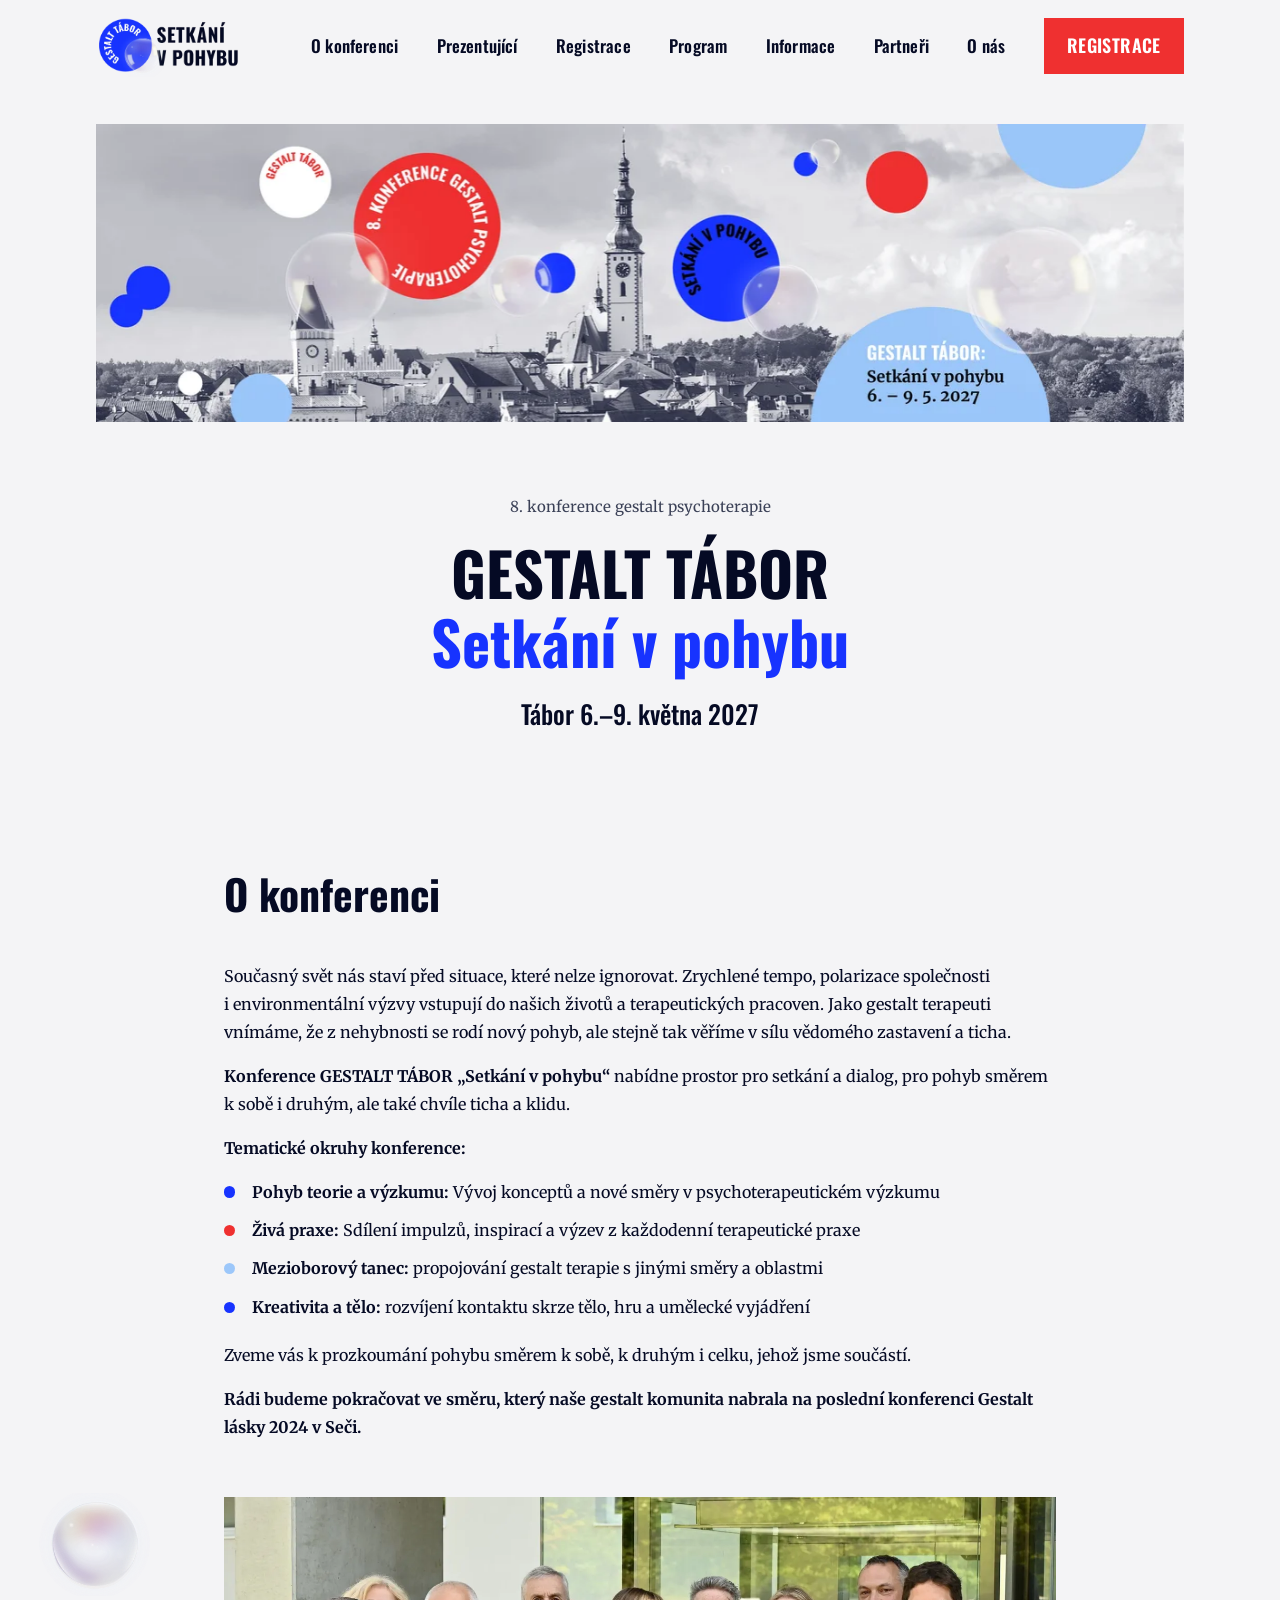
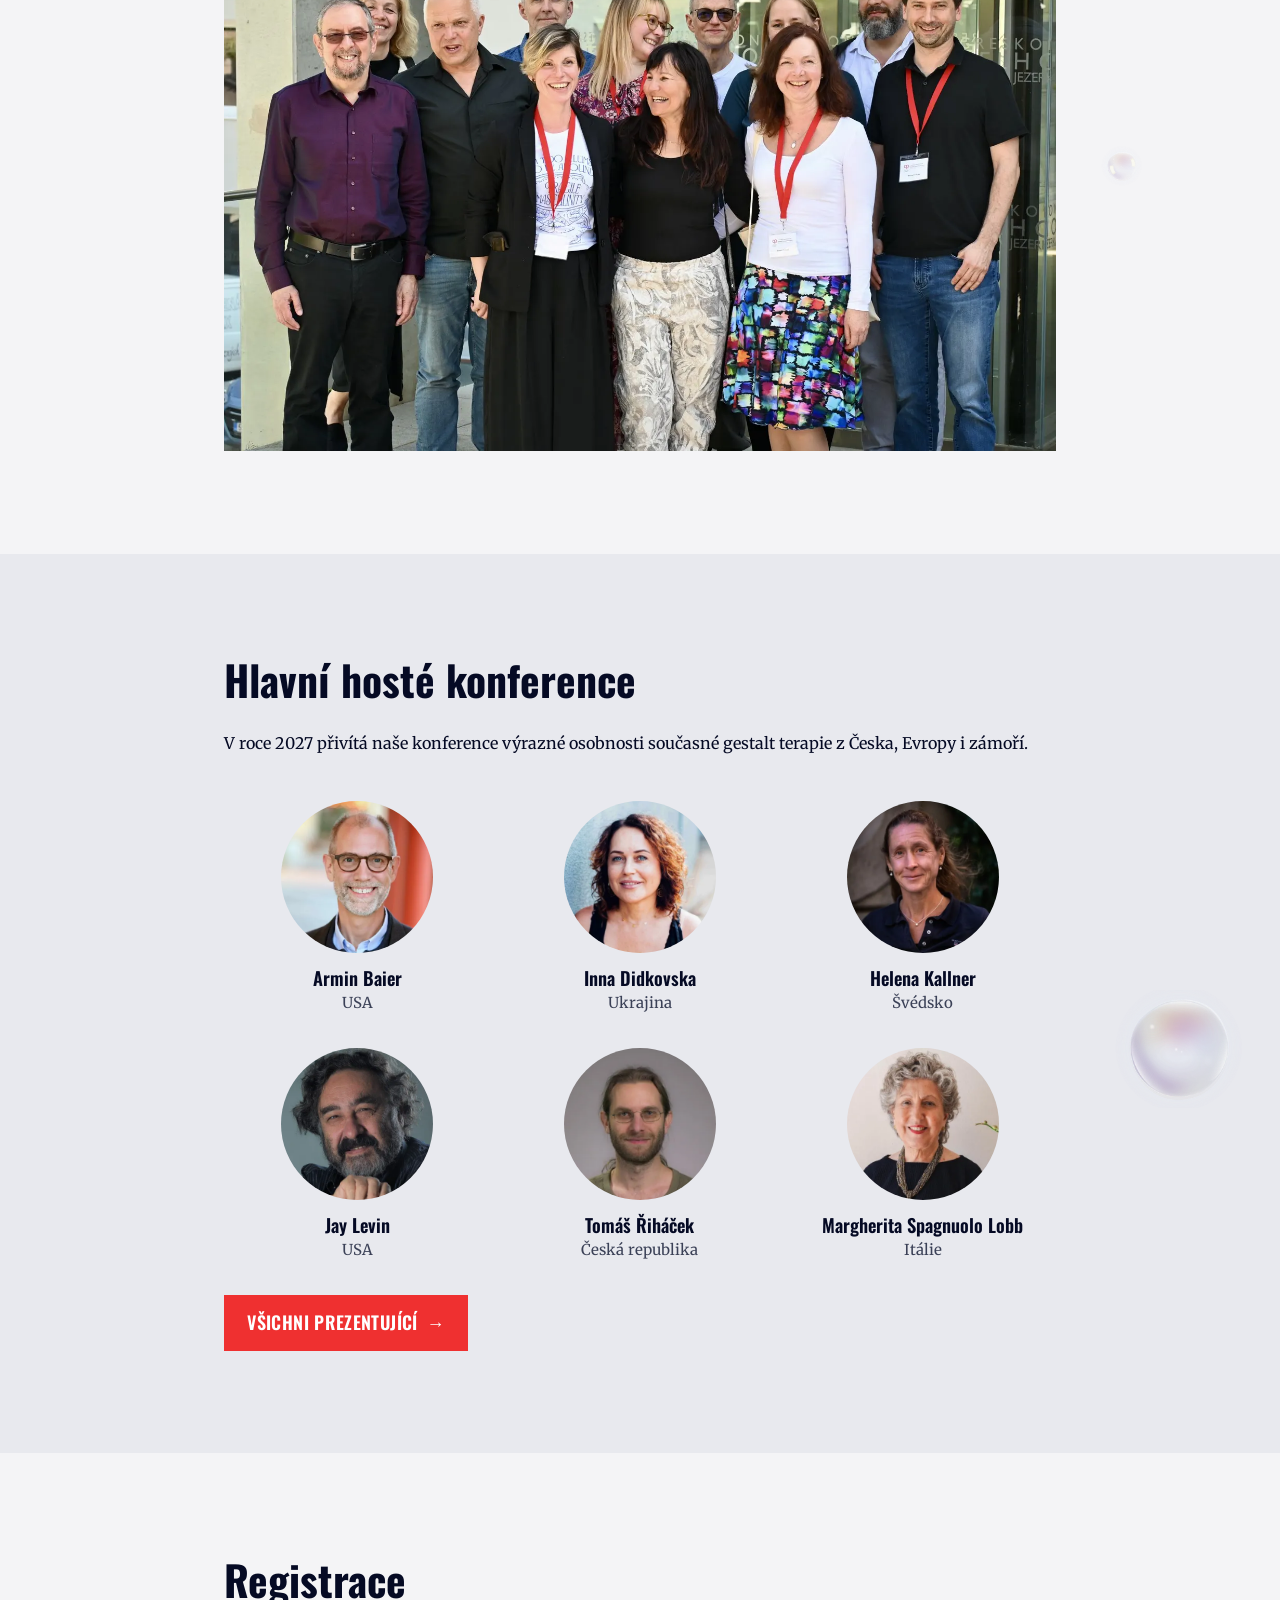
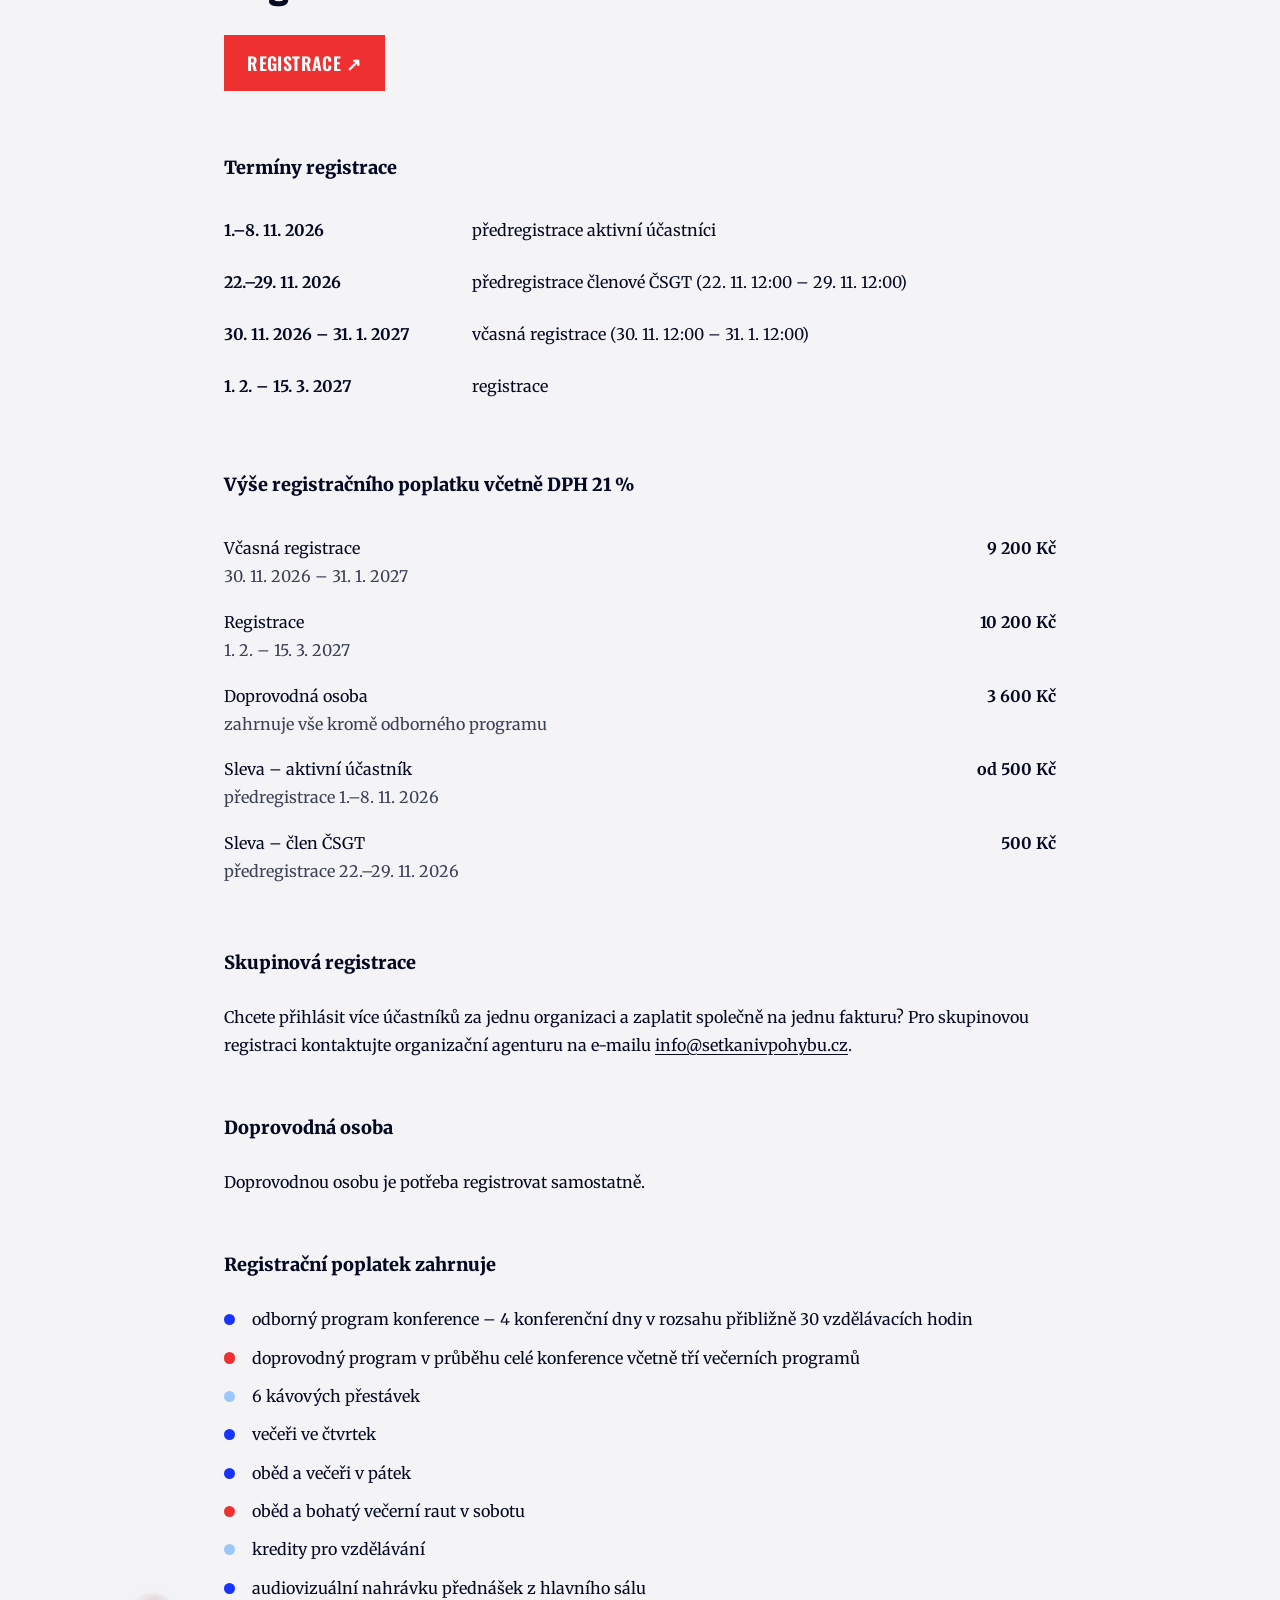
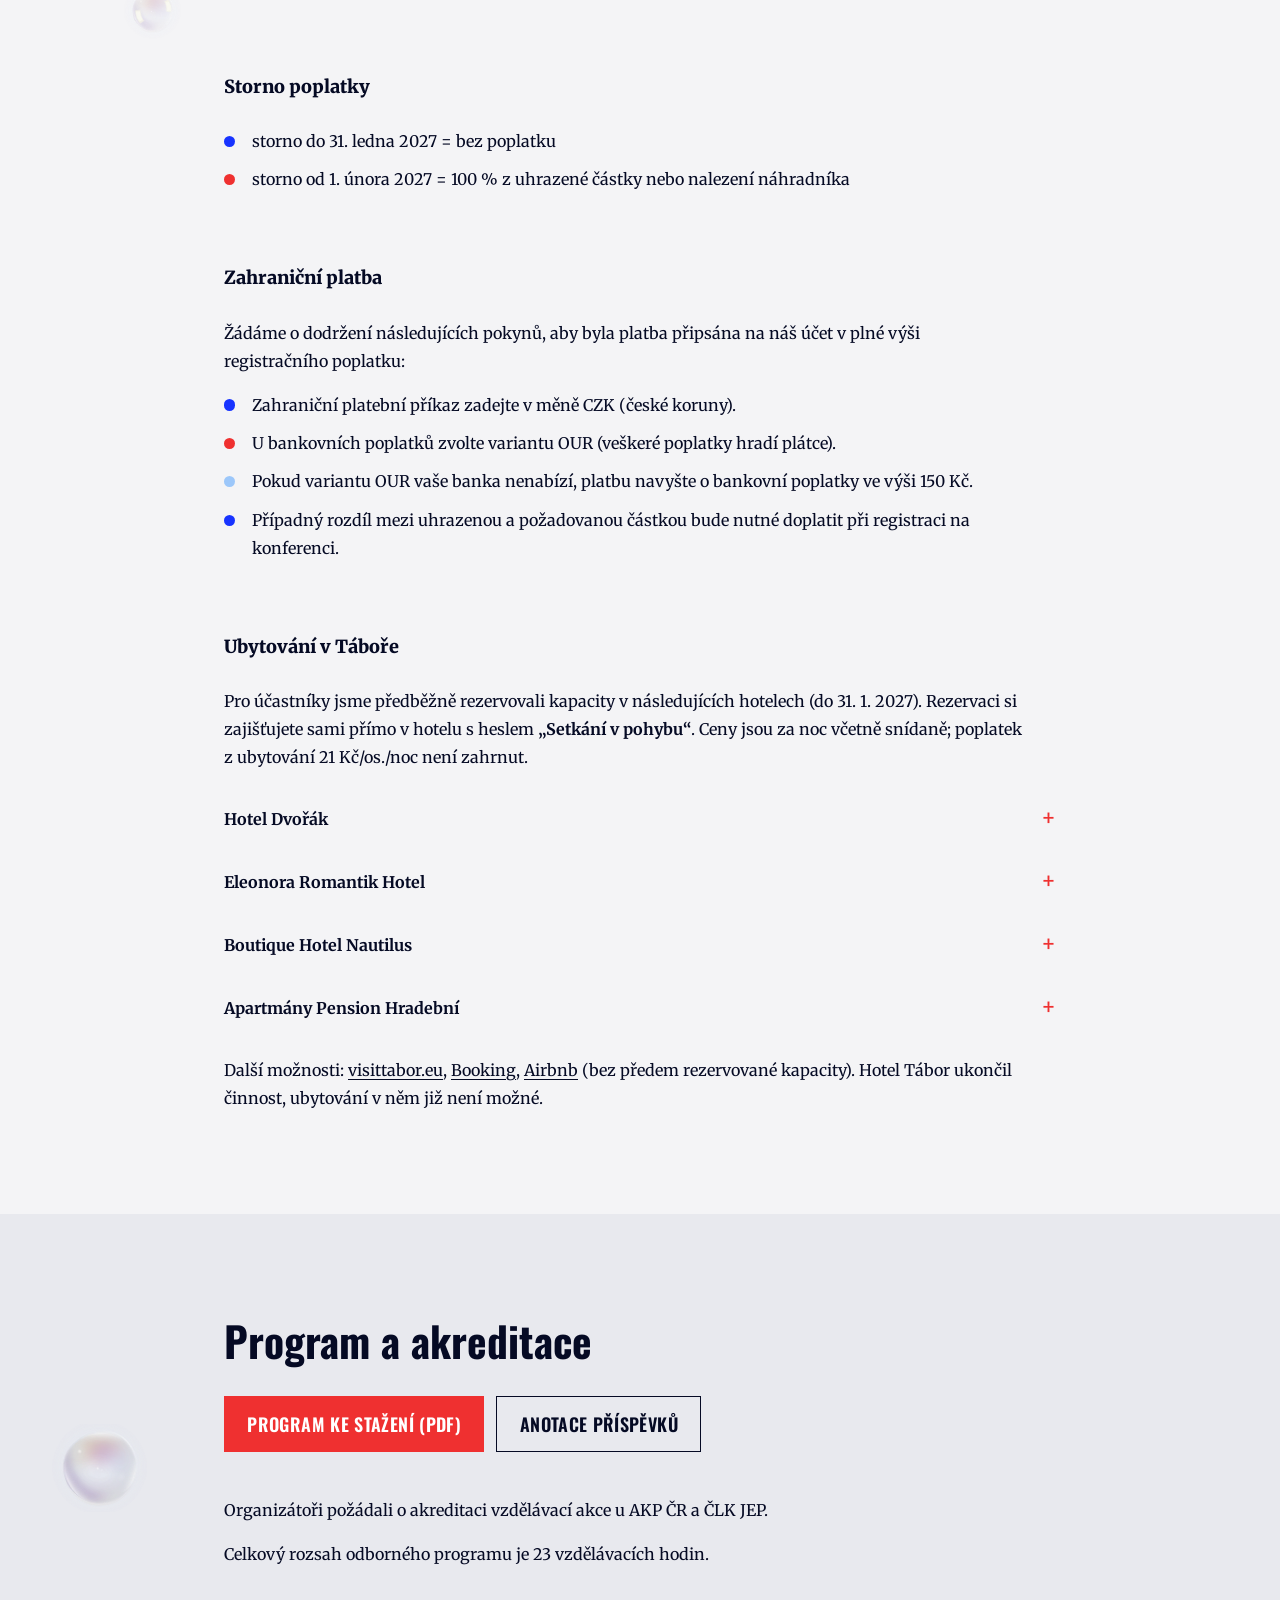
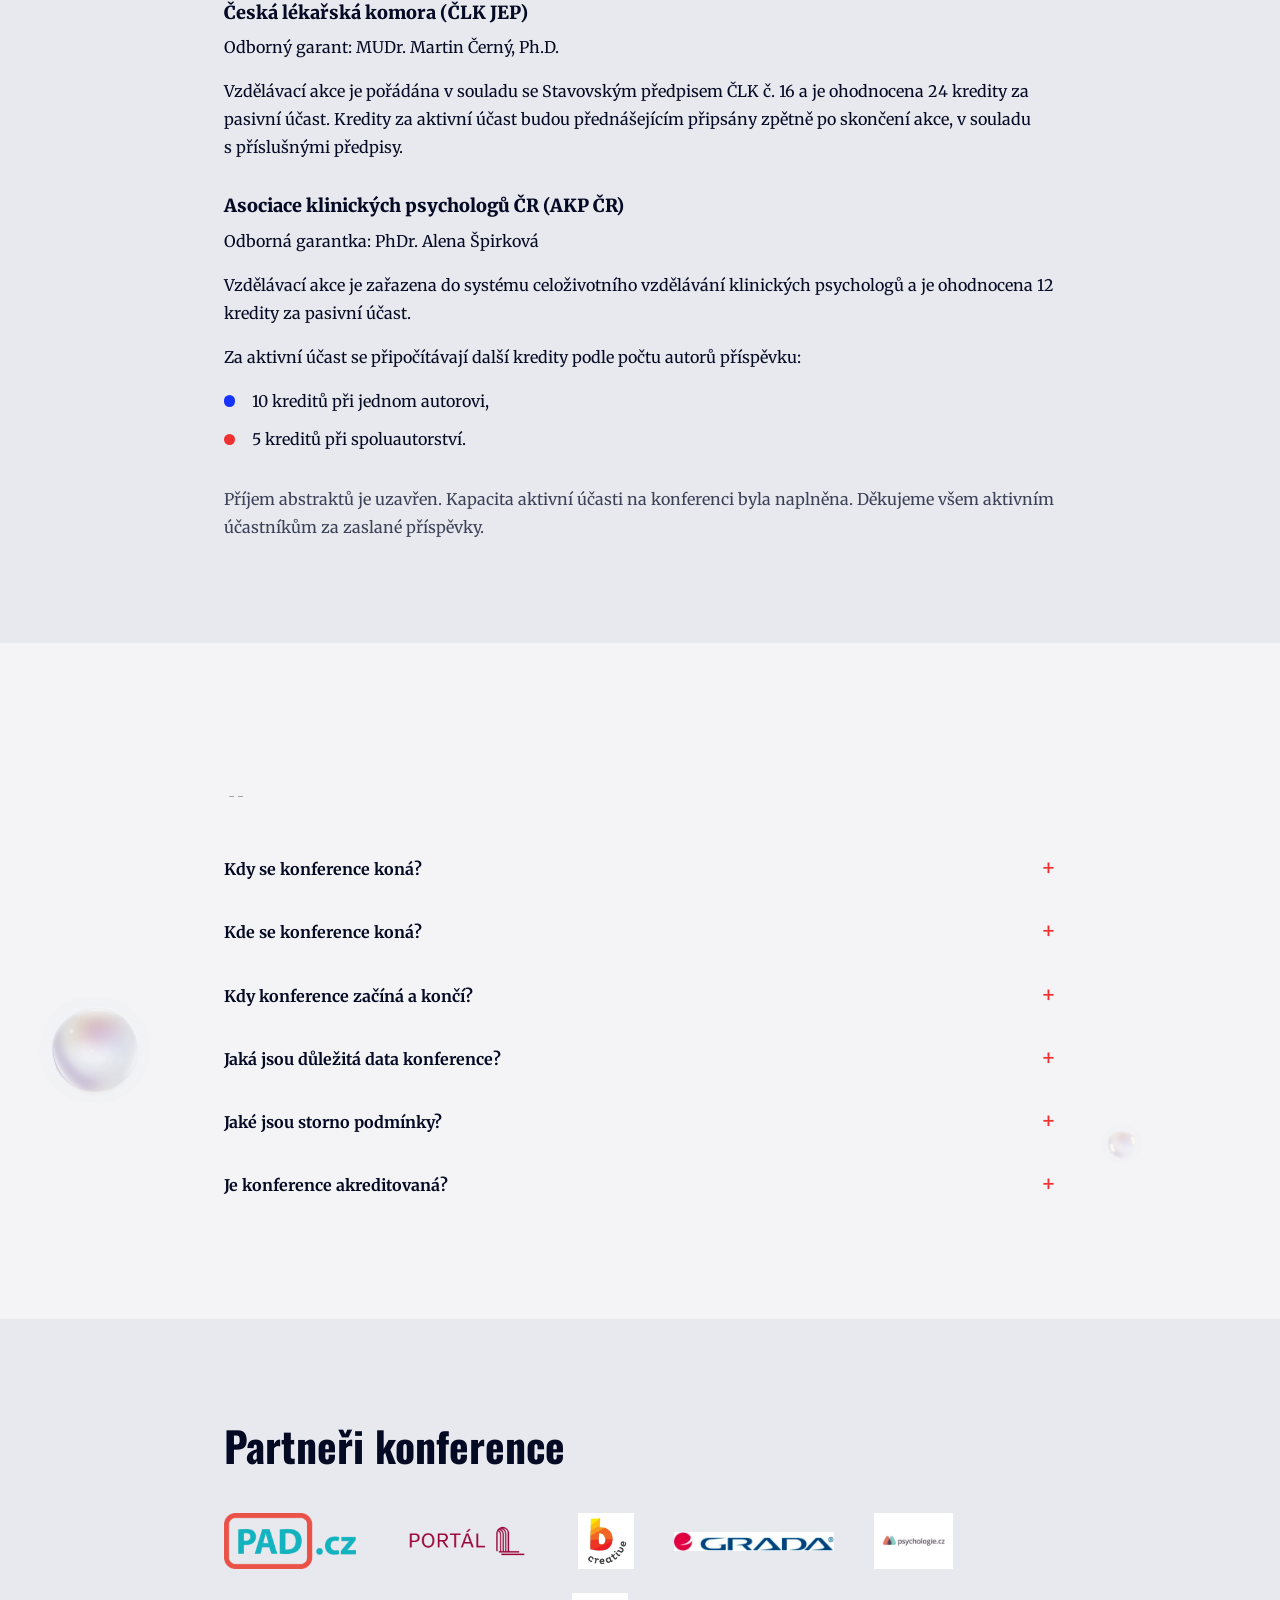
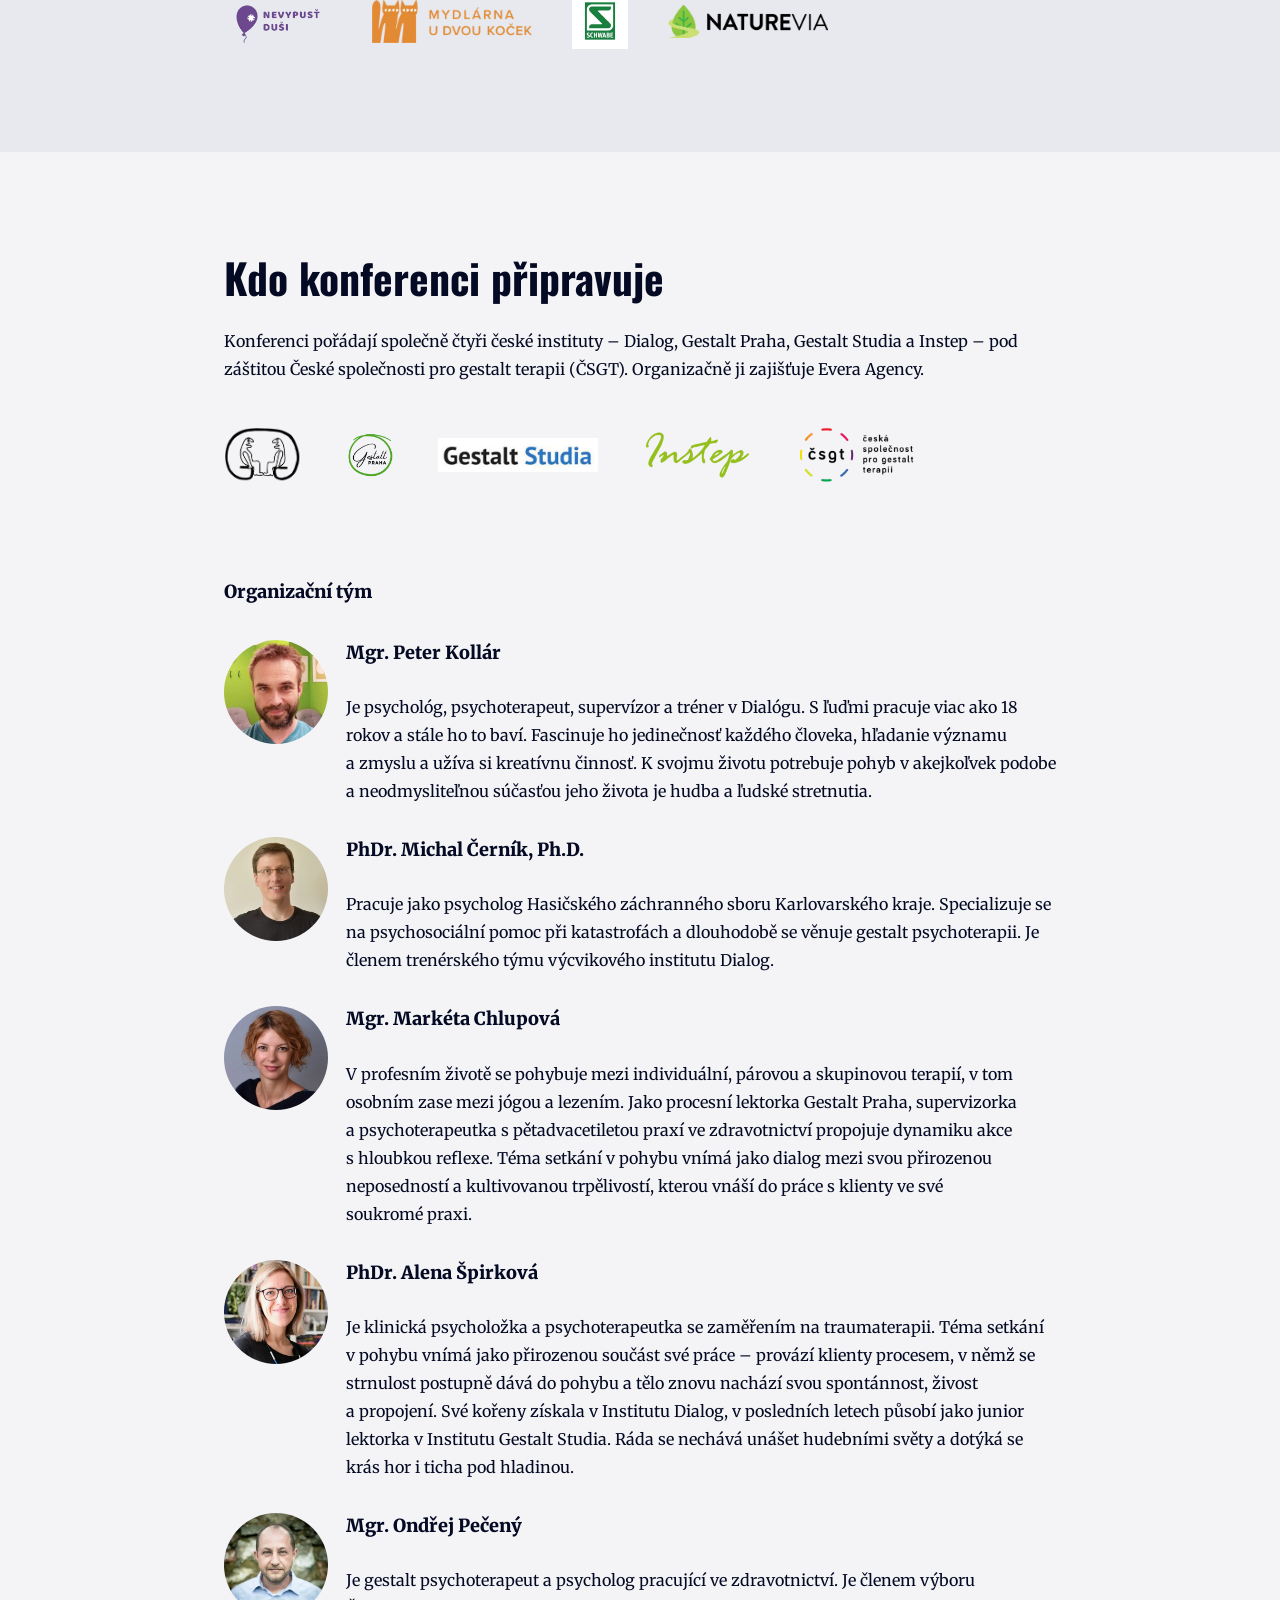
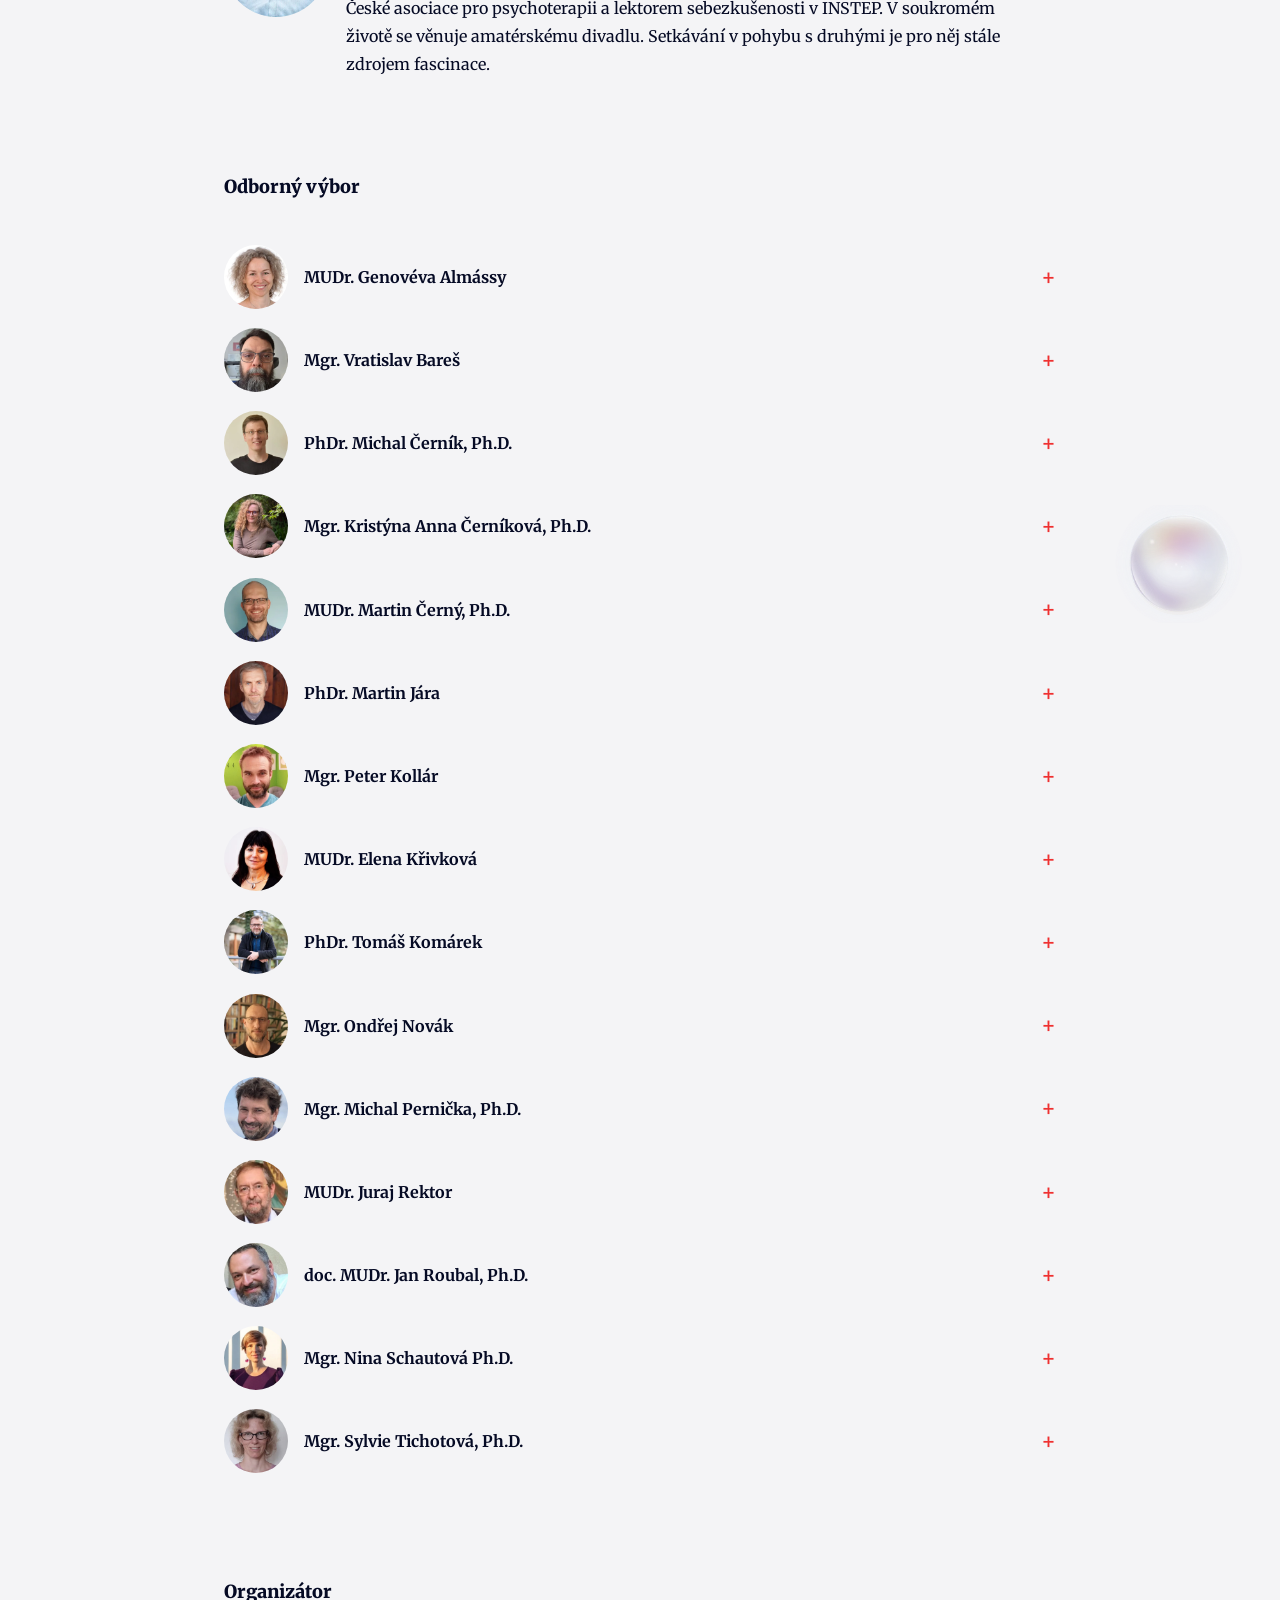
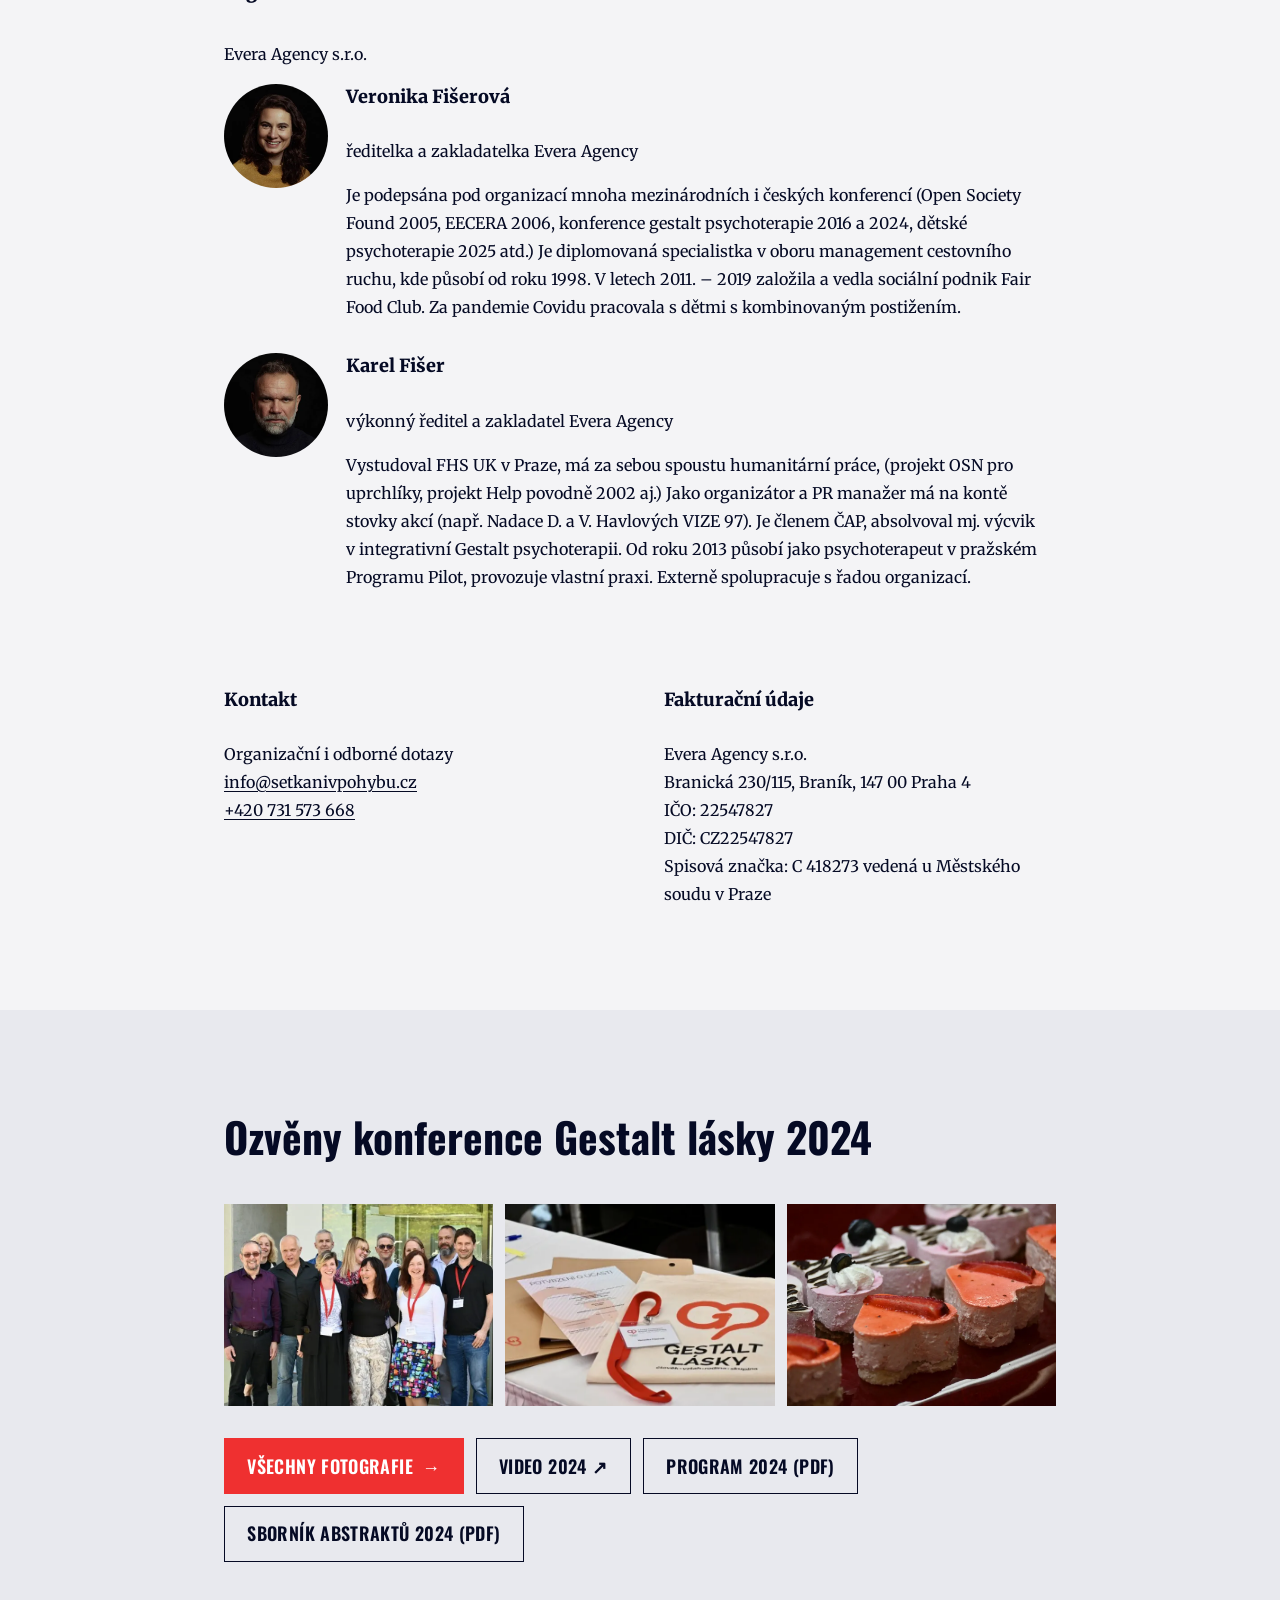
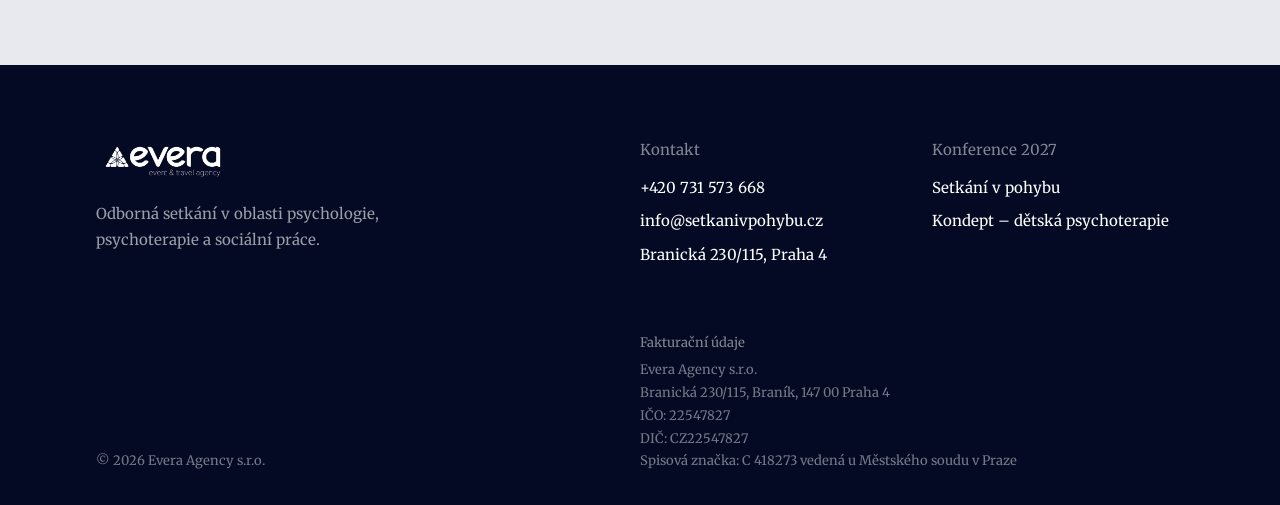
==== commit 6f91b1b8: "Setkání: odkaz na registraci + testovací režim Co-Authored-By: Claude Opus 5.5 <noreply@anthropic.co" ====
--- a/setkani-v-pohybu/index.html
+++ b/setkani-v-pohybu/index.html
@@ -1,5 +1,5 @@
 <!DOCTYPE html><html lang="cs" class="theme-setkani" data-astro-cid-hkbrpulz><head><meta charset="utf-8"><meta name="viewport" content="width=device-width, initial-scale=1"><meta name="theme-color" content="#1d3a45"><title>Gestalt Tábor – Setkání v pohybu | 8. konference gestalt psychoterapie 2027</title><meta name="onesto-page" content="Setkání v pohybu"><meta name="description" content="8. konference gestalt psychoterapie GESTALT TÁBOR „Setkání v pohybu“, 6.–9. května 2027, Tábor."><link rel="canonical" href="https://evera.cz/setkani-v-pohybu/"><meta property="og:title" content="Gestalt Tábor – Setkání v pohybu | 8. konference gestalt psychoterapie 2027"><meta property="og:description" content="8. konference gestalt psychoterapie GESTALT TÁBOR „Setkání v pohybu“, 6.–9. května 2027, Tábor."><meta property="og:type" content="website"><meta property="og:locale" content="cs_CZ"><link rel="icon" href="/favicon-48.png" type="image/png" sizes="48x48"><link rel="icon" href="/favicon-192.png" type="image/png" sizes="192x192"><link rel="apple-touch-icon" href="/apple-touch-icon.png"><script>document.documentElement.classList.add('js')</script><link rel="stylesheet" href="/_astro/Base.DVWzG__W.css"><style>.shead[data-astro-cid-sjgajsms]{max-width:46rem;margin-bottom:clamp(1.75rem,4vw,2.75rem)}.shead[data-astro-cid-sjgajsms] h2[data-astro-cid-sjgajsms]{margin-bottom:.6em}.shead-body[data-astro-cid-sjgajsms]:empty{display:none}
-</style><link rel="stylesheet" href="/_astro/setkani.BkYyIQhY.css"><link rel="stylesheet" href="/_astro/index.Dq0gD8X3.css"></head><body data-astro-cid-hkbrpulz><a class="skip" href="#obsah" data-astro-cid-hkbrpulz>Přeskočit na obsah</a><header class="site-header " data-astro-cid-hkbrpulz><div class="wrap bar" data-astro-cid-hkbrpulz><a href="/setkani-v-pohybu/" class="brand" aria-label="Gestalt Tábor – Setkání v pohybu" data-astro-cid-hkbrpulz><img src="/media/2026/01/logo-jednoduche-web-cerne-scaled-e1771068153386.webp" alt="Gestalt Tábor – Setkání v pohybu" width="160" height="56" data-astro-cid-hkbrpulz></a><nav aria-label="Hlavní navigace" class="menu" data-astro-cid-hkbrpulz><button class="toggle" type="button" aria-expanded="false" aria-controls="nav-list" aria-label="Otevřít menu" data-astro-cid-hkbrpulz><span data-astro-cid-hkbrpulz></span><span data-astro-cid-hkbrpulz></span></button><ul id="nav-list" data-astro-cid-hkbrpulz><li data-astro-cid-hkbrpulz><a href="/setkani-v-pohybu/#o-konferenci" data-astro-cid-hkbrpulz>O konferenci</a></li><li data-astro-cid-hkbrpulz><a href="/setkani-v-pohybu/prezentujici/" data-astro-cid-hkbrpulz>Prezentující</a></li><li data-astro-cid-hkbrpulz><a href="/setkani-v-pohybu/#registrace" data-astro-cid-hkbrpulz>Registrace</a></li><li data-astro-cid-hkbrpulz><a href="/setkani-v-pohybu/#program" data-astro-cid-hkbrpulz>Program</a></li><li data-astro-cid-hkbrpulz><a href="/setkani-v-pohybu/#informace" data-astro-cid-hkbrpulz>Informace</a></li><li data-astro-cid-hkbrpulz><a href="/setkani-v-pohybu/#partneri" data-astro-cid-hkbrpulz>Partneři</a></li><li data-astro-cid-hkbrpulz><a href="/setkani-v-pohybu/#o-nas" data-astro-cid-hkbrpulz>O nás</a></li><li class="cta" data-astro-cid-hkbrpulz><a class="btn" href="/setkani-v-pohybu/#registrace" data-astro-cid-hkbrpulz>Registrace</a></li></ul></nav></div></header><main id="obsah" data-astro-cid-hkbrpulz><section class="shero" data-astro-cid-7qj3w4fz><div class="wrap wide banner" data-astro-cid-7qj3w4fz><img src="/media/2026/11/banner-setkani-2300.webp" srcset="/media/2026/11/banner-setkani-1200.webp 1200w, /media/2026/11/banner-setkani-2300.webp 2300w" sizes="(min-width: 1150px) 68rem, 100vw" alt="Tábor s barevnými bublinami – vizuál konference Gestalt Tábor: Setkání v pohybu, 6.–9. 5. 2027" width="2300" height="630" fetchpriority="high" data-astro-cid-7qj3w4fz></div><div class="wrap shero-text hero-in" data-astro-cid-7qj3w4fz><p class="kicker" data-edit="setkani.uvod.nadtitulek" data-edit-label="Úvod: text nad nadpisem" data-astro-cid-7qj3w4fz>8. konference gestalt psychoterapie</p><h1 data-edit="setkani.uvod.nadpis2" data-edit-label="Úvod: hlavní nadpis" data-astro-cid-7qj3w4fz>GESTALT TÁBOR<span data-astro-cid-7qj3w4fz>Setkání v pohybu</span></h1><p class="when" data-edit="setkani.uvod.termin" data-edit-label="Úvod: místo a termín" data-astro-cid-7qj3w4fz>Tábor 6.–9. května 2027</p></div></section><section class="section" id="o-konferenci" data-astro-cid-7qj3w4fz><div class="bubbles" aria-hidden="true"><img class="bub soap" src="/media/2026/11/bublina-01.webp" alt="" width="400" height="400" loading="lazy" style="width:7rem;height:7rem;left:3%;top:52%;animation-delay:-0s"><img class="bub soap" src="/media/2026/11/bublina-02.webp" alt="" width="400" height="400" loading="lazy" style="width:3.5rem;height:3.5rem;right:10%;top:70%;animation-delay:-3s"></div><div class="wrap" data-astro-cid-7qj3w4fz><div class="shead" data-astro-cid-sjgajsms><h2 data-title data-astro-cid-sjgajsms>O konferenci</h2><div class="shead-body" data-reveal data-astro-cid-sjgajsms></div></div><div class="prose" data-reveal data-edit="setkani.okonferenci.text2" data-edit-type="rich" data-edit-label="O konferenci: text" data-astro-cid-7qj3w4fz><p data-astro-cid-7qj3w4fz>Současný svět nás staví před situace, které nelze ignorovat. Zrychlené tempo, polarizace společnosti i environmentální výzvy vstupují do našich životů a terapeutických pracoven. Jako gestalt terapeuti vnímáme, že z nehybnosti se rodí nový pohyb, ale stejně tak věříme v sílu vědomého zastavení a ticha.</p><p data-astro-cid-7qj3w4fz><strong data-astro-cid-7qj3w4fz>Konference GESTALT TÁBOR „Setkání v pohybu“</strong> nabídne prostor pro setkání a dialog, pro pohyb směrem k sobě i druhým, ale také chvíle ticha a klidu.</p><p data-astro-cid-7qj3w4fz><strong data-astro-cid-7qj3w4fz>Tematické okruhy konference:</strong></p><ul class="bullets" data-astro-cid-7qj3w4fz><li data-astro-cid-7qj3w4fz><strong data-astro-cid-7qj3w4fz>Pohyb teorie a výzkumu:</strong> Vývoj konceptů a nové směry v psychoterapeutickém výzkumu</li><li data-astro-cid-7qj3w4fz><strong data-astro-cid-7qj3w4fz>Živá praxe:</strong> Sdílení impulzů, inspirací a výzev z každodenní terapeutické praxe</li><li data-astro-cid-7qj3w4fz><strong data-astro-cid-7qj3w4fz>Mezioborový tanec:</strong> propojování gestalt terapie s jinými směry a oblastmi</li><li data-astro-cid-7qj3w4fz><strong data-astro-cid-7qj3w4fz>Kreativita a tělo:</strong> rozvíjení kontaktu skrze tělo, hru a umělecké vyjádření</li></ul><p data-astro-cid-7qj3w4fz>Zveme vás k prozkoumání pohybu směrem k sobě, k druhým i celku, jehož jsme součástí.</p><p data-astro-cid-7qj3w4fz><strong data-astro-cid-7qj3w4fz>Rádi budeme pokračovat ve směru, který naše gestalt komunita nabrala na poslední konferenci Gestalt lásky 2024 v Seči.</strong></p></div><div class="slides" data-reveal aria-label="Fotografie z konference Gestalt lásky 2024" data-astro-cid-7qj3w4fz><img src="/media/2023/06/DSC_1100-1600.webp" alt="Konference Gestalt lásky 2024 v Seči" loading="eager" width="1600" height="1067" style="--n:0" data-astro-cid-7qj3w4fz><img src="/media/2023/06/DSC_0537-2-1600.webp" alt="Konference Gestalt lásky 2024 v Seči" loading="lazy" width="1600" height="1067" style="--n:1" data-astro-cid-7qj3w4fz><img src="/media/2023/06/DSC_0240-1600.webp" alt="Konference Gestalt lásky 2024 v Seči" loading="lazy" width="1600" height="1067" style="--n:2" data-astro-cid-7qj3w4fz><img src="/media/2023/06/DSC_0570-2-1600.webp" alt="Konference Gestalt lásky 2024 v Seči" loading="lazy" width="1600" height="1067" style="--n:3" data-astro-cid-7qj3w4fz><img src="/media/2023/06/DSC_0503-2-1600.webp" alt="Konference Gestalt lásky 2024 v Seči" loading="lazy" width="1600" height="1067" style="--n:4" data-astro-cid-7qj3w4fz><img src="/media/2023/06/DSC_0366-1600.webp" alt="Konference Gestalt lásky 2024 v Seči" loading="lazy" width="1600" height="1067" style="--n:5" data-astro-cid-7qj3w4fz></div></div></section><section class="section tint" id="prezentujici" data-astro-cid-7qj3w4fz><div class="bubbles" aria-hidden="true"><img class="bub soap" src="/media/2026/11/bublina-01.webp" alt="" width="400" height="400" loading="lazy" style="width:8rem;height:8rem;right:3%;top:48%;animation-delay:-0s"></div><div class="wrap" data-astro-cid-7qj3w4fz><div class="shead" data-astro-cid-sjgajsms><h2 data-title data-astro-cid-sjgajsms>Hlavní hosté konference</h2><div class="shead-body" data-reveal data-astro-cid-sjgajsms><p data-edit="setkani.prezentujici.uvod" data-edit-label="Hlavní hosté: věta pod nadpisem" data-astro-cid-7qj3w4fz>V roce 2027 přivítá naše konference výrazné osobnosti současné gestalt terapie z Česka, Evropy i zámoří.</p></div></div><ul class="keynotes" data-astro-cid-7qj3w4fz><li data-reveal style="--i:0" data-astro-cid-7qj3w4fz><a href="/setkani-v-pohybu/prezentujici/#armin-baier" data-astro-cid-7qj3w4fz><img src="/media/2026/07/Armin-Baier-400x400.webp" alt="Armin Baier" loading="lazy" width="200" height="200" data-astro-cid-7qj3w4fz><span class="kn" data-astro-cid-7qj3w4fz>Armin Baier</span><span class="kc" data-astro-cid-7qj3w4fz>USA</span></a></li><li data-reveal style="--i:1" data-astro-cid-7qj3w4fz><a href="/setkani-v-pohybu/prezentujici/#inna-didkovska" data-astro-cid-7qj3w4fz><img src="/media/2026/07/Inna-Didkovska-400x400.webp" alt="Inna Didkovska" loading="lazy" width="200" height="200" data-astro-cid-7qj3w4fz><span class="kn" data-astro-cid-7qj3w4fz>Inna Didkovska</span><span class="kc" data-astro-cid-7qj3w4fz>Ukrajina</span></a></li><li data-reveal style="--i:2" data-astro-cid-7qj3w4fz><a href="/setkani-v-pohybu/prezentujici/#helena-kallner" data-astro-cid-7qj3w4fz><img src="/media/2026/07/Hellena-Kallner-400x400.webp" alt="Helena Kallner" loading="lazy" width="200" height="200" data-astro-cid-7qj3w4fz><span class="kn" data-astro-cid-7qj3w4fz>Helena Kallner</span><span class="kc" data-astro-cid-7qj3w4fz>Švédsko</span></a></li><li data-reveal style="--i:3" data-astro-cid-7qj3w4fz><a href="/setkani-v-pohybu/prezentujici/#jay-levin" data-astro-cid-7qj3w4fz><img src="/media/2026/09/Jay-Levin-400x396.webp" alt="Jay Levin" loading="lazy" width="200" height="200" data-astro-cid-7qj3w4fz><span class="kn" data-astro-cid-7qj3w4fz>Jay Levin</span><span class="kc" data-astro-cid-7qj3w4fz>USA</span></a></li><li data-reveal style="--i:4" data-astro-cid-7qj3w4fz><a href="/setkani-v-pohybu/prezentujici/#tomas-rihacek" data-astro-cid-7qj3w4fz><img src="/media/2026/07/Tomas-Rihacek-400x390.webp" alt="Tomáš Řiháček" loading="lazy" width="200" height="200" data-astro-cid-7qj3w4fz><span class="kn" data-astro-cid-7qj3w4fz>Tomáš Řiháček</span><span class="kc" data-astro-cid-7qj3w4fz>Česká republika</span></a></li><li data-reveal style="--i:5" data-astro-cid-7qj3w4fz><a href="/setkani-v-pohybu/prezentujici/#margherita-spagnuolo-lobb" data-astro-cid-7qj3w4fz><img src="/media/2026/07/Margherita-Spagnuolo-Lobb--400x400.webp" alt="Margherita Spagnuolo Lobb" loading="lazy" width="200" height="200" data-astro-cid-7qj3w4fz><span class="kn" data-astro-cid-7qj3w4fz>Margherita Spagnuolo Lobb</span><span class="kc" data-astro-cid-7qj3w4fz>Itálie</span></a></li></ul><div class="actions" data-reveal data-astro-cid-7qj3w4fz><a class="btn" href="/setkani-v-pohybu/prezentujici/" data-astro-cid-7qj3w4fz>Všichni prezentující <span class="arrow" data-astro-cid-7qj3w4fz>→</span></a></div></div></section><section class="section" id="registrace" data-astro-cid-7qj3w4fz><div class="bubbles" aria-hidden="true"><img class="bub soap" src="/media/2026/11/bublina-02.webp" alt="" width="400" height="400" loading="lazy" style="width:5rem;height:5rem;left:9%;top:58%;animation-delay:-0s"></div><div class="wrap" data-astro-cid-7qj3w4fz><div class="shead" data-astro-cid-sjgajsms><h2 data-title data-astro-cid-sjgajsms><span data-edit="setkani.registrace.nadpis" data-edit-label="Registrace: nadpis" data-astro-cid-sjgajsms>Registrace</span></h2><div class="shead-body" data-reveal data-astro-cid-sjgajsms><p class="reg-note" data-astro-cid-7qj3w4fz>Tlačítko registrace pro členy ČSGT aktivujeme 22. listopadu ve 12:00.</p><div class="actions" data-astro-cid-7qj3w4fz><a class="btn reg-btn btn-off" aria-disabled="true" target="_blank" rel="noopener" data-url data-schedule="[{&quot;from&quot;:&quot;2026-01-01T00:00:00+01:00&quot;,&quot;on&quot;:false,&quot;note&quot;:&quot;Tlačítko registrace pro členy ČSGT aktivujeme 22. listopadu ve 12:00.&quot;},{&quot;from&quot;:&quot;2026-11-22T12:00:00+01:00&quot;,&quot;on&quot;:true,&quot;note&quot;:&quot;&quot;},{&quot;from&quot;:&quot;2026-11-29T12:00:00+01:00&quot;,&quot;on&quot;:false,&quot;note&quot;:&quot;Tlačítko včasné registrace aktivujeme 30. listopadu ve 12:00.&quot;},{&quot;from&quot;:&quot;2026-11-30T12:00:00+01:00&quot;,&quot;on&quot;:true,&quot;note&quot;:&quot;&quot;}]" data-astro-cid-7qj3w4fz>Registrace</a></div></div></div><div class="blocks" data-astro-cid-7qj3w4fz><div data-reveal data-astro-cid-7qj3w4fz><h3 data-astro-cid-7qj3w4fz>Termíny registrace</h3><ul class="dates" data-edit="setkani.registrace.terminy2" data-edit-type="list" data-edit-label="Registrace: termíny" data-astro-cid-7qj3w4fz><li data-astro-cid-7qj3w4fz><b data-edit-field="datum" data-edit-label="Datum" data-astro-cid-7qj3w4fz>1.–8. 11. 2026</b><span data-edit-field="popis" data-edit-label="Co se děje" data-astro-cid-7qj3w4fz>předregistrace aktivní účastníci</span></li><li data-astro-cid-7qj3w4fz><b data-edit-field="datum" data-edit-label="Datum" data-astro-cid-7qj3w4fz>22.–29. 11. 2026</b><span data-edit-field="popis" data-edit-label="Co se děje" data-astro-cid-7qj3w4fz>předregistrace členové ČSGT (22. 11. 12:00 – 29. 11. 12:00)</span></li><li data-astro-cid-7qj3w4fz><b data-edit-field="datum" data-edit-label="Datum" data-astro-cid-7qj3w4fz>30. 11. 2026 – 31. 1. 2027</b><span data-edit-field="popis" data-edit-label="Co se děje" data-astro-cid-7qj3w4fz>včasná registrace (30. 11. 12:00 – 31. 1. 12:00)</span></li><li data-astro-cid-7qj3w4fz><b data-edit-field="datum" data-edit-label="Datum" data-astro-cid-7qj3w4fz>1. 2. – 15. 3. 2027</b><span data-edit-field="popis" data-edit-label="Co se děje" data-astro-cid-7qj3w4fz>registrace</span></li></ul></div><div data-reveal data-astro-cid-7qj3w4fz><h3 data-astro-cid-7qj3w4fz>Výše registračního poplatku včetně DPH 21 %</h3><table class="prices" data-astro-cid-7qj3w4fz><tbody data-edit="setkani.registrace.ceny" data-edit-type="list" data-edit-label="Registrace: ceník" data-astro-cid-7qj3w4fz><tr data-astro-cid-7qj3w4fz><td data-astro-cid-7qj3w4fz><span data-edit-field="polozka" data-edit-label="Položka" data-astro-cid-7qj3w4fz>Včasná registrace</span><span class="muted price-note" data-edit-field="obdobi" data-edit-label="Upřesnění (nepovinné)" data-astro-cid-7qj3w4fz>30. 11. 2026 – 31. 1. 2027</span></td><td data-edit-field="cena" data-edit-label="Cena" data-astro-cid-7qj3w4fz>9 200 Kč</td></tr><tr data-astro-cid-7qj3w4fz><td data-astro-cid-7qj3w4fz><span data-edit-field="polozka" data-edit-label="Položka" data-astro-cid-7qj3w4fz>Registrace</span><span class="muted price-note" data-edit-field="obdobi" data-edit-label="Upřesnění (nepovinné)" data-astro-cid-7qj3w4fz>1. 2. – 15. 3. 2027</span></td><td data-edit-field="cena" data-edit-label="Cena" data-astro-cid-7qj3w4fz>10 200 Kč</td></tr><tr data-astro-cid-7qj3w4fz><td data-astro-cid-7qj3w4fz><span data-edit-field="polozka" data-edit-label="Položka" data-astro-cid-7qj3w4fz>Doprovodná osoba</span><span class="muted price-note" data-edit-field="obdobi" data-edit-label="Upřesnění (nepovinné)" data-astro-cid-7qj3w4fz>zahrnuje vše kromě odborného programu</span></td><td data-edit-field="cena" data-edit-label="Cena" data-astro-cid-7qj3w4fz>3 600 Kč</td></tr><tr data-astro-cid-7qj3w4fz><td data-astro-cid-7qj3w4fz><span data-edit-field="polozka" data-edit-label="Položka" data-astro-cid-7qj3w4fz>Sleva – aktivní účastník</span><span class="muted price-note" data-edit-field="obdobi" data-edit-label="Upřesnění (nepovinné)" data-astro-cid-7qj3w4fz>předregistrace 1.–8. 11. 2026</span></td><td data-edit-field="cena" data-edit-label="Cena" data-astro-cid-7qj3w4fz>od 500 Kč</td></tr><tr data-astro-cid-7qj3w4fz><td data-astro-cid-7qj3w4fz><span data-edit-field="polozka" data-edit-label="Položka" data-astro-cid-7qj3w4fz>Sleva – člen ČSGT</span><span class="muted price-note" data-edit-field="obdobi" data-edit-label="Upřesnění (nepovinné)" data-astro-cid-7qj3w4fz>předregistrace 22.–29. 11. 2026</span></td><td data-edit-field="cena" data-edit-label="Cena" data-astro-cid-7qj3w4fz>500 Kč</td></tr></tbody></table></div><div data-reveal data-astro-cid-7qj3w4fz><h3 data-astro-cid-7qj3w4fz>Skupinová registrace</h3><p data-astro-cid-7qj3w4fz>Chcete přihlásit více účastníků za jednu organizaci a zaplatit společně na jednu fakturu? Pro skupinovou registraci kontaktujte organizační agenturu na e-mailu <a href="mailto:info@setkanivpohybu.cz" data-astro-cid-7qj3w4fz>info@setkanivpohybu.cz</a>.</p></div><div data-reveal data-astro-cid-7qj3w4fz><h3 data-astro-cid-7qj3w4fz>Doprovodná osoba</h3><p data-astro-cid-7qj3w4fz>Doprovodnou osobu je potřeba registrovat samostatně.</p></div><div data-reveal data-astro-cid-7qj3w4fz><h3 data-astro-cid-7qj3w4fz>Registrační poplatek zahrnuje</h3><ul class="bullets" data-astro-cid-7qj3w4fz><li data-astro-cid-7qj3w4fz>odborný program konference – 4 konferenční dny v rozsahu přibližně 30 vzdělávacích hodin</li><li data-astro-cid-7qj3w4fz>doprovodný program v průběhu celé konference včetně tří večerních programů</li><li data-astro-cid-7qj3w4fz>6 kávových přestávek</li><li data-astro-cid-7qj3w4fz>večeři ve čtvrtek</li><li data-astro-cid-7qj3w4fz>oběd a večeři v pátek</li><li data-astro-cid-7qj3w4fz>oběd a bohatý večerní raut v sobotu</li><li data-astro-cid-7qj3w4fz>kredity pro vzdělávání</li><li data-astro-cid-7qj3w4fz>audiovizuální nahrávku přednášek z hlavního sálu</li></ul></div><div data-reveal data-astro-cid-7qj3w4fz><h3 data-astro-cid-7qj3w4fz>Storno poplatky</h3><ul class="bullets" data-astro-cid-7qj3w4fz><li data-astro-cid-7qj3w4fz>storno do 31. ledna 2027 = bez poplatku</li><li data-astro-cid-7qj3w4fz>storno od 1. února 2027 = 100 % z uhrazené částky nebo nalezení náhradníka</li></ul></div><div data-reveal data-astro-cid-7qj3w4fz><h3 data-astro-cid-7qj3w4fz>Zahraniční platba</h3><p data-astro-cid-7qj3w4fz>Žádáme o dodržení následujících pokynů, aby byla platba připsána na náš účet v plné výši registračního poplatku:</p><ul class="bullets" data-astro-cid-7qj3w4fz><li data-astro-cid-7qj3w4fz>Zahraniční platební příkaz zadejte v měně CZK (české koruny).</li><li data-astro-cid-7qj3w4fz>U bankovních poplatků zvolte variantu OUR (veškeré poplatky hradí plátce).</li><li data-astro-cid-7qj3w4fz>Pokud variantu OUR vaše banka nenabízí, platbu navyšte o bankovní poplatky ve výši 150 Kč.</li><li data-astro-cid-7qj3w4fz>Případný rozdíl mezi uhrazenou a požadovanou částkou bude nutné doplatit při registraci na konferenci.</li></ul></div><div data-reveal data-astro-cid-7qj3w4fz><h3 data-astro-cid-7qj3w4fz>Ubytování v Táboře</h3><p data-astro-cid-7qj3w4fz>Pro účastníky jsme předběžně rezervovali kapacity v následujících hotelech (do 31. 1. 2027). Rezervaci si zajišťujete sami přímo v hotelu s heslem <strong data-astro-cid-7qj3w4fz>„Setkání v pohybu“</strong>. Ceny jsou za noc včetně snídaně; poplatek z ubytování 21 Kč/os./noc není zahrnut.</p><details class="fold" data-astro-cid-7qj3w4fz><summary data-astro-cid-7qj3w4fz>Hotel Dvořák</summary><div class="fold-body" data-astro-cid-7qj3w4fz><p data-astro-cid-7qj3w4fz>Rezervace písemně: recepce@lhdvoraktabor.cz; ověření volné kapacity: +420 381 212 221, +420 601 165 855. Rezervaci je nutné garantovat úhradou 100% zálohy se splatností do 26. 2. 2027.</p><p class="muted" data-astro-cid-7qj3w4fz>sgl / dbl single use 2 800 Kč · dbl 3 000 Kč · quad, apt 4 pax 5 800 Kč · přistýlka 1 200 Kč</p><p data-astro-cid-7qj3w4fz><a href="https://www.lhdvoraktabor.cz" target="_blank" rel="noopener" data-astro-cid-7qj3w4fz>Web hotelu ↗</a></p></div></details><details class="fold" data-astro-cid-7qj3w4fz><summary data-astro-cid-7qj3w4fz>Eleonora Romantik Hotel</summary><div class="fold-body" data-astro-cid-7qj3w4fz><p data-astro-cid-7qj3w4fz>eleonorahotel.recepce@gmail.com, +420 720 536 570</p><p class="muted" data-astro-cid-7qj3w4fz>dbl single use 2 190 Kč · dbl 3 290 Kč · apt 4 pax 5 490 Kč · přistýlka 980 Kč</p><p data-astro-cid-7qj3w4fz><a href="https://www.eleonorahotel.cz" target="_blank" rel="noopener" data-astro-cid-7qj3w4fz>Web hotelu ↗</a></p></div></details><details class="fold" data-astro-cid-7qj3w4fz><summary data-astro-cid-7qj3w4fz>Boutique Hotel Nautilus</summary><div class="fold-body" data-astro-cid-7qj3w4fz><p data-astro-cid-7qj3w4fz>info@hotelnautilus.cz, +420 380 900 900, +420 602 697 758</p><p class="muted" data-astro-cid-7qj3w4fz>sgl 3 550 Kč · dbl 3 750 Kč · přistýlka 700 Kč</p><p data-astro-cid-7qj3w4fz><a href="https://www.hotelnautilus.cz/en/" target="_blank" rel="noopener" data-astro-cid-7qj3w4fz>Web hotelu ↗</a></p></div></details><details class="fold" data-astro-cid-7qj3w4fz><summary data-astro-cid-7qj3w4fz>Apartmány Pension Hradební</summary><div class="fold-body" data-astro-cid-7qj3w4fz><p data-astro-cid-7qj3w4fz>penzion.hradebni@gmail.com, +420 732 208 280</p><p data-astro-cid-7qj3w4fz><a href="https://penzionhradebnitabor.cz/cs/" target="_blank" rel="noopener" data-astro-cid-7qj3w4fz>Web hotelu ↗</a></p></div></details><p class="more-stay" data-astro-cid-7qj3w4fz>Další možnosti: <a href="https://www.visittabor.eu/ubytovani" target="_blank" rel="noopener" data-astro-cid-7qj3w4fz>visittabor.eu</a>, <a href="https://www.booking.com/searchresults.cs.html?ss=Tábor&amp;ssne=Tábor&amp;ssne_untouched=Tábor&amp;efdco=1&amp;label=tabor-mOTIY78NmHa4qQ_dWpgCugS379606577034%3Apl%3Ata%3Ap1%3Ap2%3Aac%3Aap%3Aneg%3Afi%3Atikwd-414411242340%3Alp1003803%3Ali%3Adec%3Adm%3Appccp%3DUmFuZG9tSVYkc2RlIyh9YfqnDqqG8nt1QPdfOnScMCA&amp;aid=1610700&amp;lang=cs&amp;sb=1&amp;src_elem=sb&amp;src=city&amp;dest_id=-556514&amp;dest_type=city&amp;checkin=2027-05-06&amp;checkout=2027-05-09&amp;group_adults=2&amp;no_rooms=1&amp;group_children=0&amp;sb_travel_purpose=leisure&amp;sb_lp=1" target="_blank" rel="noopener" data-astro-cid-7qj3w4fz>Booking</a>, <a href="https://www.airbnb.cz/s/tábor--česko/homes?refinement_paths%5B%5D=%2Fhomes&amp;location=tábor%2C+česko&amp;checkin=2027-05-06&amp;checkout=2027-05-09&amp;date_picker_type=calendar&amp;adults=2&amp;children=0" target="_blank" rel="noopener" data-astro-cid-7qj3w4fz>Airbnb</a> (bez předem rezervované kapacity). Hotel Tábor ukončil činnost, ubytování v něm již není možné.</p></div></div></div></section><section class="section tint" id="program" data-astro-cid-7qj3w4fz><div class="bubbles" aria-hidden="true"><img class="bub soap" src="/media/2026/11/bublina-01.webp" alt="" width="400" height="400" loading="lazy" style="width:6rem;height:6rem;left:4%;top:20%;animation-delay:-0s"></div><div class="wrap" data-astro-cid-7qj3w4fz><div class="shead" data-astro-cid-sjgajsms><h2 data-title data-astro-cid-sjgajsms><span data-edit="setkani.program.nadpis" data-edit-label="Program: nadpis" data-astro-cid-sjgajsms>Program a akreditace</span></h2><div class="shead-body" data-reveal data-astro-cid-sjgajsms><div class="actions" data-astro-cid-7qj3w4fz><a class="btn" href="/media/2026/11/Program-Gestalt-Tabor-web-1.pdf" target="_blank" rel="noopener" data-astro-cid-7qj3w4fz>Program ke stažení (PDF)</a><a class="btn ghost" href="/setkani-v-pohybu/prezentujici/" data-astro-cid-7qj3w4fz>Anotace příspěvků</a></div></div></div><div class="prose" data-reveal data-astro-cid-7qj3w4fz><p>Organizátoři požádali o akreditaci vzdělávací akce u AKP ČR a ČLK JEP.</p>
+</style><link rel="stylesheet" href="/_astro/setkani.BkYyIQhY.css"><link rel="stylesheet" href="/_astro/index.Dq0gD8X3.css"></head><body data-astro-cid-hkbrpulz><a class="skip" href="#obsah" data-astro-cid-hkbrpulz>Přeskočit na obsah</a><header class="site-header " data-astro-cid-hkbrpulz><div class="wrap bar" data-astro-cid-hkbrpulz><a href="/setkani-v-pohybu/" class="brand" aria-label="Gestalt Tábor – Setkání v pohybu" data-astro-cid-hkbrpulz><img src="/media/2026/01/logo-jednoduche-web-cerne-scaled-e1771068153386.webp" alt="Gestalt Tábor – Setkání v pohybu" width="160" height="56" data-astro-cid-hkbrpulz></a><nav aria-label="Hlavní navigace" class="menu" data-astro-cid-hkbrpulz><button class="toggle" type="button" aria-expanded="false" aria-controls="nav-list" aria-label="Otevřít menu" data-astro-cid-hkbrpulz><span data-astro-cid-hkbrpulz></span><span data-astro-cid-hkbrpulz></span></button><ul id="nav-list" data-astro-cid-hkbrpulz><li data-astro-cid-hkbrpulz><a href="/setkani-v-pohybu/#o-konferenci" data-astro-cid-hkbrpulz>O konferenci</a></li><li data-astro-cid-hkbrpulz><a href="/setkani-v-pohybu/prezentujici/" data-astro-cid-hkbrpulz>Prezentující</a></li><li data-astro-cid-hkbrpulz><a href="/setkani-v-pohybu/#registrace" data-astro-cid-hkbrpulz>Registrace</a></li><li data-astro-cid-hkbrpulz><a href="/setkani-v-pohybu/#program" data-astro-cid-hkbrpulz>Program</a></li><li data-astro-cid-hkbrpulz><a href="/setkani-v-pohybu/#informace" data-astro-cid-hkbrpulz>Informace</a></li><li data-astro-cid-hkbrpulz><a href="/setkani-v-pohybu/#partneri" data-astro-cid-hkbrpulz>Partneři</a></li><li data-astro-cid-hkbrpulz><a href="/setkani-v-pohybu/#o-nas" data-astro-cid-hkbrpulz>O nás</a></li><li class="cta" data-astro-cid-hkbrpulz><a class="btn" href="/setkani-v-pohybu/#registrace" data-astro-cid-hkbrpulz>Registrace</a></li></ul></nav></div></header><main id="obsah" data-astro-cid-hkbrpulz><section class="shero" data-astro-cid-7qj3w4fz><div class="wrap wide banner" data-astro-cid-7qj3w4fz><img src="/media/2026/11/banner-setkani-2300.webp" srcset="/media/2026/11/banner-setkani-1200.webp 1200w, /media/2026/11/banner-setkani-2300.webp 2300w" sizes="(min-width: 1150px) 68rem, 100vw" alt="Tábor s barevnými bublinami – vizuál konference Gestalt Tábor: Setkání v pohybu, 6.–9. 5. 2027" width="2300" height="630" fetchpriority="high" data-astro-cid-7qj3w4fz></div><div class="wrap shero-text hero-in" data-astro-cid-7qj3w4fz><p class="kicker" data-edit="setkani.uvod.nadtitulek" data-edit-label="Úvod: text nad nadpisem" data-astro-cid-7qj3w4fz>8. konference gestalt psychoterapie</p><h1 data-edit="setkani.uvod.nadpis2" data-edit-label="Úvod: hlavní nadpis" data-astro-cid-7qj3w4fz>GESTALT TÁBOR<span data-astro-cid-7qj3w4fz>Setkání v pohybu</span></h1><p class="when" data-edit="setkani.uvod.termin" data-edit-label="Úvod: místo a termín" data-astro-cid-7qj3w4fz>Tábor 6.–9. května 2027</p></div></section><section class="section" id="o-konferenci" data-astro-cid-7qj3w4fz><div class="bubbles" aria-hidden="true"><img class="bub soap" src="/media/2026/11/bublina-01.webp" alt="" width="400" height="400" loading="lazy" style="width:7rem;height:7rem;left:3%;top:52%;animation-delay:-0s"><img class="bub soap" src="/media/2026/11/bublina-02.webp" alt="" width="400" height="400" loading="lazy" style="width:3.5rem;height:3.5rem;right:10%;top:70%;animation-delay:-3s"></div><div class="wrap" data-astro-cid-7qj3w4fz><div class="shead" data-astro-cid-sjgajsms><h2 data-title data-astro-cid-sjgajsms>O konferenci</h2><div class="shead-body" data-reveal data-astro-cid-sjgajsms></div></div><div class="prose" data-reveal data-edit="setkani.okonferenci.text2" data-edit-type="rich" data-edit-label="O konferenci: text" data-astro-cid-7qj3w4fz><p data-astro-cid-7qj3w4fz>Současný svět nás staví před situace, které nelze ignorovat. Zrychlené tempo, polarizace společnosti i environmentální výzvy vstupují do našich životů a terapeutických pracoven. Jako gestalt terapeuti vnímáme, že z nehybnosti se rodí nový pohyb, ale stejně tak věříme v sílu vědomého zastavení a ticha.</p><p data-astro-cid-7qj3w4fz><strong data-astro-cid-7qj3w4fz>Konference GESTALT TÁBOR „Setkání v pohybu“</strong> nabídne prostor pro setkání a dialog, pro pohyb směrem k sobě i druhým, ale také chvíle ticha a klidu.</p><p data-astro-cid-7qj3w4fz><strong data-astro-cid-7qj3w4fz>Tematické okruhy konference:</strong></p><ul class="bullets" data-astro-cid-7qj3w4fz><li data-astro-cid-7qj3w4fz><strong data-astro-cid-7qj3w4fz>Pohyb teorie a výzkumu:</strong> Vývoj konceptů a nové směry v psychoterapeutickém výzkumu</li><li data-astro-cid-7qj3w4fz><strong data-astro-cid-7qj3w4fz>Živá praxe:</strong> Sdílení impulzů, inspirací a výzev z každodenní terapeutické praxe</li><li data-astro-cid-7qj3w4fz><strong data-astro-cid-7qj3w4fz>Mezioborový tanec:</strong> propojování gestalt terapie s jinými směry a oblastmi</li><li data-astro-cid-7qj3w4fz><strong data-astro-cid-7qj3w4fz>Kreativita a tělo:</strong> rozvíjení kontaktu skrze tělo, hru a umělecké vyjádření</li></ul><p data-astro-cid-7qj3w4fz>Zveme vás k prozkoumání pohybu směrem k sobě, k druhým i celku, jehož jsme součástí.</p><p data-astro-cid-7qj3w4fz><strong data-astro-cid-7qj3w4fz>Rádi budeme pokračovat ve směru, který naše gestalt komunita nabrala na poslední konferenci Gestalt lásky 2024 v Seči.</strong></p></div><div class="slides" data-reveal aria-label="Fotografie z konference Gestalt lásky 2024" data-astro-cid-7qj3w4fz><img src="/media/2023/06/DSC_1100-1600.webp" alt="Konference Gestalt lásky 2024 v Seči" loading="eager" width="1600" height="1067" style="--n:0" data-astro-cid-7qj3w4fz><img src="/media/2023/06/DSC_0537-2-1600.webp" alt="Konference Gestalt lásky 2024 v Seči" loading="lazy" width="1600" height="1067" style="--n:1" data-astro-cid-7qj3w4fz><img src="/media/2023/06/DSC_0240-1600.webp" alt="Konference Gestalt lásky 2024 v Seči" loading="lazy" width="1600" height="1067" style="--n:2" data-astro-cid-7qj3w4fz><img src="/media/2023/06/DSC_0570-2-1600.webp" alt="Konference Gestalt lásky 2024 v Seči" loading="lazy" width="1600" height="1067" style="--n:3" data-astro-cid-7qj3w4fz><img src="/media/2023/06/DSC_0503-2-1600.webp" alt="Konference Gestalt lásky 2024 v Seči" loading="lazy" width="1600" height="1067" style="--n:4" data-astro-cid-7qj3w4fz><img src="/media/2023/06/DSC_0366-1600.webp" alt="Konference Gestalt lásky 2024 v Seči" loading="lazy" width="1600" height="1067" style="--n:5" data-astro-cid-7qj3w4fz></div></div></section><section class="section tint" id="prezentujici" data-astro-cid-7qj3w4fz><div class="bubbles" aria-hidden="true"><img class="bub soap" src="/media/2026/11/bublina-01.webp" alt="" width="400" height="400" loading="lazy" style="width:8rem;height:8rem;right:3%;top:48%;animation-delay:-0s"></div><div class="wrap" data-astro-cid-7qj3w4fz><div class="shead" data-astro-cid-sjgajsms><h2 data-title data-astro-cid-sjgajsms>Hlavní hosté konference</h2><div class="shead-body" data-reveal data-astro-cid-sjgajsms><p data-edit="setkani.prezentujici.uvod" data-edit-label="Hlavní hosté: věta pod nadpisem" data-astro-cid-7qj3w4fz>V roce 2027 přivítá naše konference výrazné osobnosti současné gestalt terapie z Česka, Evropy i zámoří.</p></div></div><ul class="keynotes" data-astro-cid-7qj3w4fz><li data-reveal style="--i:0" data-astro-cid-7qj3w4fz><a href="/setkani-v-pohybu/prezentujici/#armin-baier" data-astro-cid-7qj3w4fz><img src="/media/2026/07/Armin-Baier-400x400.webp" alt="Armin Baier" loading="lazy" width="200" height="200" data-astro-cid-7qj3w4fz><span class="kn" data-astro-cid-7qj3w4fz>Armin Baier</span><span class="kc" data-astro-cid-7qj3w4fz>USA</span></a></li><li data-reveal style="--i:1" data-astro-cid-7qj3w4fz><a href="/setkani-v-pohybu/prezentujici/#inna-didkovska" data-astro-cid-7qj3w4fz><img src="/media/2026/07/Inna-Didkovska-400x400.webp" alt="Inna Didkovska" loading="lazy" width="200" height="200" data-astro-cid-7qj3w4fz><span class="kn" data-astro-cid-7qj3w4fz>Inna Didkovska</span><span class="kc" data-astro-cid-7qj3w4fz>Ukrajina</span></a></li><li data-reveal style="--i:2" data-astro-cid-7qj3w4fz><a href="/setkani-v-pohybu/prezentujici/#helena-kallner" data-astro-cid-7qj3w4fz><img src="/media/2026/07/Hellena-Kallner-400x400.webp" alt="Helena Kallner" loading="lazy" width="200" height="200" data-astro-cid-7qj3w4fz><span class="kn" data-astro-cid-7qj3w4fz>Helena Kallner</span><span class="kc" data-astro-cid-7qj3w4fz>Švédsko</span></a></li><li data-reveal style="--i:3" data-astro-cid-7qj3w4fz><a href="/setkani-v-pohybu/prezentujici/#jay-levin" data-astro-cid-7qj3w4fz><img src="/media/2026/09/Jay-Levin-400x396.webp" alt="Jay Levin" loading="lazy" width="200" height="200" data-astro-cid-7qj3w4fz><span class="kn" data-astro-cid-7qj3w4fz>Jay Levin</span><span class="kc" data-astro-cid-7qj3w4fz>USA</span></a></li><li data-reveal style="--i:4" data-astro-cid-7qj3w4fz><a href="/setkani-v-pohybu/prezentujici/#tomas-rihacek" data-astro-cid-7qj3w4fz><img src="/media/2026/07/Tomas-Rihacek-400x390.webp" alt="Tomáš Řiháček" loading="lazy" width="200" height="200" data-astro-cid-7qj3w4fz><span class="kn" data-astro-cid-7qj3w4fz>Tomáš Řiháček</span><span class="kc" data-astro-cid-7qj3w4fz>Česká republika</span></a></li><li data-reveal style="--i:5" data-astro-cid-7qj3w4fz><a href="/setkani-v-pohybu/prezentujici/#margherita-spagnuolo-lobb" data-astro-cid-7qj3w4fz><img src="/media/2026/07/Margherita-Spagnuolo-Lobb--400x400.webp" alt="Margherita Spagnuolo Lobb" loading="lazy" width="200" height="200" data-astro-cid-7qj3w4fz><span class="kn" data-astro-cid-7qj3w4fz>Margherita Spagnuolo Lobb</span><span class="kc" data-astro-cid-7qj3w4fz>Itálie</span></a></li></ul><div class="actions" data-reveal data-astro-cid-7qj3w4fz><a class="btn" href="/setkani-v-pohybu/prezentujici/" data-astro-cid-7qj3w4fz>Všichni prezentující <span class="arrow" data-astro-cid-7qj3w4fz>→</span></a></div></div></section><section class="section" id="registrace" data-astro-cid-7qj3w4fz><div class="bubbles" aria-hidden="true"><img class="bub soap" src="/media/2026/11/bublina-02.webp" alt="" width="400" height="400" loading="lazy" style="width:5rem;height:5rem;left:9%;top:58%;animation-delay:-0s"></div><div class="wrap" data-astro-cid-7qj3w4fz><div class="shead" data-astro-cid-sjgajsms><h2 data-title data-astro-cid-sjgajsms><span data-edit="setkani.registrace.nadpis" data-edit-label="Registrace: nadpis" data-astro-cid-sjgajsms>Registrace</span></h2><div class="shead-body" data-reveal data-astro-cid-sjgajsms><p class="reg-note" data-astro-cid-7qj3w4fz>Tlačítko registrace pro členy ČSGT aktivujeme 22. listopadu ve 12:00.</p><div class="actions" data-astro-cid-7qj3w4fz><a class="btn reg-btn btn-off" aria-disabled="true" target="_blank" rel="noopener" data-url="https://gestalt.confea.net/cz/registrace-ucastnika-gestalt" data-schedule="[{&quot;from&quot;:&quot;2026-01-01T00:00:00+01:00&quot;,&quot;on&quot;:false,&quot;note&quot;:&quot;Tlačítko registrace pro členy ČSGT aktivujeme 22. listopadu ve 12:00.&quot;},{&quot;from&quot;:&quot;2026-11-22T12:00:00+01:00&quot;,&quot;on&quot;:true,&quot;note&quot;:&quot;&quot;},{&quot;from&quot;:&quot;2026-11-29T12:00:00+01:00&quot;,&quot;on&quot;:false,&quot;note&quot;:&quot;Tlačítko včasné registrace aktivujeme 30. listopadu ve 12:00.&quot;},{&quot;from&quot;:&quot;2026-11-30T12:00:00+01:00&quot;,&quot;on&quot;:true,&quot;note&quot;:&quot;&quot;}]" data-astro-cid-7qj3w4fz>Registrace</a></div></div></div><div class="blocks" data-astro-cid-7qj3w4fz><div data-reveal data-astro-cid-7qj3w4fz><h3 data-astro-cid-7qj3w4fz>Termíny registrace</h3><ul class="dates" data-edit="setkani.registrace.terminy2" data-edit-type="list" data-edit-label="Registrace: termíny" data-astro-cid-7qj3w4fz><li data-astro-cid-7qj3w4fz><b data-edit-field="datum" data-edit-label="Datum" data-astro-cid-7qj3w4fz>1.–8. 11. 2026</b><span data-edit-field="popis" data-edit-label="Co se děje" data-astro-cid-7qj3w4fz>předregistrace aktivní účastníci</span></li><li data-astro-cid-7qj3w4fz><b data-edit-field="datum" data-edit-label="Datum" data-astro-cid-7qj3w4fz>22.–29. 11. 2026</b><span data-edit-field="popis" data-edit-label="Co se děje" data-astro-cid-7qj3w4fz>předregistrace členové ČSGT (22. 11. 12:00 – 29. 11. 12:00)</span></li><li data-astro-cid-7qj3w4fz><b data-edit-field="datum" data-edit-label="Datum" data-astro-cid-7qj3w4fz>30. 11. 2026 – 31. 1. 2027</b><span data-edit-field="popis" data-edit-label="Co se děje" data-astro-cid-7qj3w4fz>včasná registrace (30. 11. 12:00 – 31. 1. 12:00)</span></li><li data-astro-cid-7qj3w4fz><b data-edit-field="datum" data-edit-label="Datum" data-astro-cid-7qj3w4fz>1. 2. – 15. 3. 2027</b><span data-edit-field="popis" data-edit-label="Co se děje" data-astro-cid-7qj3w4fz>registrace</span></li></ul></div><div data-reveal data-astro-cid-7qj3w4fz><h3 data-astro-cid-7qj3w4fz>Výše registračního poplatku včetně DPH 21 %</h3><table class="prices" data-astro-cid-7qj3w4fz><tbody data-edit="setkani.registrace.ceny" data-edit-type="list" data-edit-label="Registrace: ceník" data-astro-cid-7qj3w4fz><tr data-astro-cid-7qj3w4fz><td data-astro-cid-7qj3w4fz><span data-edit-field="polozka" data-edit-label="Položka" data-astro-cid-7qj3w4fz>Včasná registrace</span><span class="muted price-note" data-edit-field="obdobi" data-edit-label="Upřesnění (nepovinné)" data-astro-cid-7qj3w4fz>30. 11. 2026 – 31. 1. 2027</span></td><td data-edit-field="cena" data-edit-label="Cena" data-astro-cid-7qj3w4fz>9 200 Kč</td></tr><tr data-astro-cid-7qj3w4fz><td data-astro-cid-7qj3w4fz><span data-edit-field="polozka" data-edit-label="Položka" data-astro-cid-7qj3w4fz>Registrace</span><span class="muted price-note" data-edit-field="obdobi" data-edit-label="Upřesnění (nepovinné)" data-astro-cid-7qj3w4fz>1. 2. – 15. 3. 2027</span></td><td data-edit-field="cena" data-edit-label="Cena" data-astro-cid-7qj3w4fz>10 200 Kč</td></tr><tr data-astro-cid-7qj3w4fz><td data-astro-cid-7qj3w4fz><span data-edit-field="polozka" data-edit-label="Položka" data-astro-cid-7qj3w4fz>Doprovodná osoba</span><span class="muted price-note" data-edit-field="obdobi" data-edit-label="Upřesnění (nepovinné)" data-astro-cid-7qj3w4fz>zahrnuje vše kromě odborného programu</span></td><td data-edit-field="cena" data-edit-label="Cena" data-astro-cid-7qj3w4fz>3 600 Kč</td></tr><tr data-astro-cid-7qj3w4fz><td data-astro-cid-7qj3w4fz><span data-edit-field="polozka" data-edit-label="Položka" data-astro-cid-7qj3w4fz>Sleva – aktivní účastník</span><span class="muted price-note" data-edit-field="obdobi" data-edit-label="Upřesnění (nepovinné)" data-astro-cid-7qj3w4fz>předregistrace 1.–8. 11. 2026</span></td><td data-edit-field="cena" data-edit-label="Cena" data-astro-cid-7qj3w4fz>od 500 Kč</td></tr><tr data-astro-cid-7qj3w4fz><td data-astro-cid-7qj3w4fz><span data-edit-field="polozka" data-edit-label="Položka" data-astro-cid-7qj3w4fz>Sleva – člen ČSGT</span><span class="muted price-note" data-edit-field="obdobi" data-edit-label="Upřesnění (nepovinné)" data-astro-cid-7qj3w4fz>předregistrace 22.–29. 11. 2026</span></td><td data-edit-field="cena" data-edit-label="Cena" data-astro-cid-7qj3w4fz>500 Kč</td></tr></tbody></table></div><div data-reveal data-astro-cid-7qj3w4fz><h3 data-astro-cid-7qj3w4fz>Skupinová registrace</h3><p data-astro-cid-7qj3w4fz>Chcete přihlásit více účastníků za jednu organizaci a zaplatit společně na jednu fakturu? Pro skupinovou registraci kontaktujte organizační agenturu na e-mailu <a href="mailto:info@setkanivpohybu.cz" data-astro-cid-7qj3w4fz>info@setkanivpohybu.cz</a>.</p></div><div data-reveal data-astro-cid-7qj3w4fz><h3 data-astro-cid-7qj3w4fz>Doprovodná osoba</h3><p data-astro-cid-7qj3w4fz>Doprovodnou osobu je potřeba registrovat samostatně.</p></div><div data-reveal data-astro-cid-7qj3w4fz><h3 data-astro-cid-7qj3w4fz>Registrační poplatek zahrnuje</h3><ul class="bullets" data-astro-cid-7qj3w4fz><li data-astro-cid-7qj3w4fz>odborný program konference – 4 konferenční dny v rozsahu přibližně 30 vzdělávacích hodin</li><li data-astro-cid-7qj3w4fz>doprovodný program v průběhu celé konference včetně tří večerních programů</li><li data-astro-cid-7qj3w4fz>6 kávových přestávek</li><li data-astro-cid-7qj3w4fz>večeři ve čtvrtek</li><li data-astro-cid-7qj3w4fz>oběd a večeři v pátek</li><li data-astro-cid-7qj3w4fz>oběd a bohatý večerní raut v sobotu</li><li data-astro-cid-7qj3w4fz>kredity pro vzdělávání</li><li data-astro-cid-7qj3w4fz>audiovizuální nahrávku přednášek z hlavního sálu</li></ul></div><div data-reveal data-astro-cid-7qj3w4fz><h3 data-astro-cid-7qj3w4fz>Storno poplatky</h3><ul class="bullets" data-astro-cid-7qj3w4fz><li data-astro-cid-7qj3w4fz>storno do 31. ledna 2027 = bez poplatku</li><li data-astro-cid-7qj3w4fz>storno od 1. února 2027 = 100 % z uhrazené částky nebo nalezení náhradníka</li></ul></div><div data-reveal data-astro-cid-7qj3w4fz><h3 data-astro-cid-7qj3w4fz>Zahraniční platba</h3><p data-astro-cid-7qj3w4fz>Žádáme o dodržení následujících pokynů, aby byla platba připsána na náš účet v plné výši registračního poplatku:</p><ul class="bullets" data-astro-cid-7qj3w4fz><li data-astro-cid-7qj3w4fz>Zahraniční platební příkaz zadejte v měně CZK (české koruny).</li><li data-astro-cid-7qj3w4fz>U bankovních poplatků zvolte variantu OUR (veškeré poplatky hradí plátce).</li><li data-astro-cid-7qj3w4fz>Pokud variantu OUR vaše banka nenabízí, platbu navyšte o bankovní poplatky ve výši 150 Kč.</li><li data-astro-cid-7qj3w4fz>Případný rozdíl mezi uhrazenou a požadovanou částkou bude nutné doplatit při registraci na konferenci.</li></ul></div><div data-reveal data-astro-cid-7qj3w4fz><h3 data-astro-cid-7qj3w4fz>Ubytování v Táboře</h3><p data-astro-cid-7qj3w4fz>Pro účastníky jsme předběžně rezervovali kapacity v následujících hotelech (do 31. 1. 2027). Rezervaci si zajišťujete sami přímo v hotelu s heslem <strong data-astro-cid-7qj3w4fz>„Setkání v pohybu“</strong>. Ceny jsou za noc včetně snídaně; poplatek z ubytování 21 Kč/os./noc není zahrnut.</p><details class="fold" data-astro-cid-7qj3w4fz><summary data-astro-cid-7qj3w4fz>Hotel Dvořák</summary><div class="fold-body" data-astro-cid-7qj3w4fz><p data-astro-cid-7qj3w4fz>Rezervace písemně: recepce@lhdvoraktabor.cz; ověření volné kapacity: +420 381 212 221, +420 601 165 855. Rezervaci je nutné garantovat úhradou 100% zálohy se splatností do 26. 2. 2027.</p><p class="muted" data-astro-cid-7qj3w4fz>sgl / dbl single use 2 800 Kč · dbl 3 000 Kč · quad, apt 4 pax 5 800 Kč · přistýlka 1 200 Kč</p><p data-astro-cid-7qj3w4fz><a href="https://www.lhdvoraktabor.cz" target="_blank" rel="noopener" data-astro-cid-7qj3w4fz>Web hotelu ↗</a></p></div></details><details class="fold" data-astro-cid-7qj3w4fz><summary data-astro-cid-7qj3w4fz>Eleonora Romantik Hotel</summary><div class="fold-body" data-astro-cid-7qj3w4fz><p data-astro-cid-7qj3w4fz>eleonorahotel.recepce@gmail.com, +420 720 536 570</p><p class="muted" data-astro-cid-7qj3w4fz>dbl single use 2 190 Kč · dbl 3 290 Kč · apt 4 pax 5 490 Kč · přistýlka 980 Kč</p><p data-astro-cid-7qj3w4fz><a href="https://www.eleonorahotel.cz" target="_blank" rel="noopener" data-astro-cid-7qj3w4fz>Web hotelu ↗</a></p></div></details><details class="fold" data-astro-cid-7qj3w4fz><summary data-astro-cid-7qj3w4fz>Boutique Hotel Nautilus</summary><div class="fold-body" data-astro-cid-7qj3w4fz><p data-astro-cid-7qj3w4fz>info@hotelnautilus.cz, +420 380 900 900, +420 602 697 758</p><p class="muted" data-astro-cid-7qj3w4fz>sgl 3 550 Kč · dbl 3 750 Kč · přistýlka 700 Kč</p><p data-astro-cid-7qj3w4fz><a href="https://www.hotelnautilus.cz/en/" target="_blank" rel="noopener" data-astro-cid-7qj3w4fz>Web hotelu ↗</a></p></div></details><details class="fold" data-astro-cid-7qj3w4fz><summary data-astro-cid-7qj3w4fz>Apartmány Pension Hradební</summary><div class="fold-body" data-astro-cid-7qj3w4fz><p data-astro-cid-7qj3w4fz>penzion.hradebni@gmail.com, +420 732 208 280</p><p data-astro-cid-7qj3w4fz><a href="https://penzionhradebnitabor.cz/cs/" target="_blank" rel="noopener" data-astro-cid-7qj3w4fz>Web hotelu ↗</a></p></div></details><p class="more-stay" data-astro-cid-7qj3w4fz>Další možnosti: <a href="https://www.visittabor.eu/ubytovani" target="_blank" rel="noopener" data-astro-cid-7qj3w4fz>visittabor.eu</a>, <a href="https://www.booking.com/searchresults.cs.html?ss=Tábor&amp;ssne=Tábor&amp;ssne_untouched=Tábor&amp;efdco=1&amp;label=tabor-mOTIY78NmHa4qQ_dWpgCugS379606577034%3Apl%3Ata%3Ap1%3Ap2%3Aac%3Aap%3Aneg%3Afi%3Atikwd-414411242340%3Alp1003803%3Ali%3Adec%3Adm%3Appccp%3DUmFuZG9tSVYkc2RlIyh9YfqnDqqG8nt1QPdfOnScMCA&amp;aid=1610700&amp;lang=cs&amp;sb=1&amp;src_elem=sb&amp;src=city&amp;dest_id=-556514&amp;dest_type=city&amp;checkin=2027-05-06&amp;checkout=2027-05-09&amp;group_adults=2&amp;no_rooms=1&amp;group_children=0&amp;sb_travel_purpose=leisure&amp;sb_lp=1" target="_blank" rel="noopener" data-astro-cid-7qj3w4fz>Booking</a>, <a href="https://www.airbnb.cz/s/tábor--česko/homes?refinement_paths%5B%5D=%2Fhomes&amp;location=tábor%2C+česko&amp;checkin=2027-05-06&amp;checkout=2027-05-09&amp;date_picker_type=calendar&amp;adults=2&amp;children=0" target="_blank" rel="noopener" data-astro-cid-7qj3w4fz>Airbnb</a> (bez předem rezervované kapacity). Hotel Tábor ukončil činnost, ubytování v něm již není možné.</p></div></div></div></section><section class="section tint" id="program" data-astro-cid-7qj3w4fz><div class="bubbles" aria-hidden="true"><img class="bub soap" src="/media/2026/11/bublina-01.webp" alt="" width="400" height="400" loading="lazy" style="width:6rem;height:6rem;left:4%;top:20%;animation-delay:-0s"></div><div class="wrap" data-astro-cid-7qj3w4fz><div class="shead" data-astro-cid-sjgajsms><h2 data-title data-astro-cid-sjgajsms><span data-edit="setkani.program.nadpis" data-edit-label="Program: nadpis" data-astro-cid-sjgajsms>Program a akreditace</span></h2><div class="shead-body" data-reveal data-astro-cid-sjgajsms><div class="actions" data-astro-cid-7qj3w4fz><a class="btn" href="/media/2026/11/Program-Gestalt-Tabor-web-1.pdf" target="_blank" rel="noopener" data-astro-cid-7qj3w4fz>Program ke stažení (PDF)</a><a class="btn ghost" href="/setkani-v-pohybu/prezentujici/" data-astro-cid-7qj3w4fz>Anotace příspěvků</a></div></div></div><div class="prose" data-reveal data-astro-cid-7qj3w4fz><p>Organizátoři požádali o akreditaci vzdělávací akce u AKP ČR a ČLK JEP.</p>
 <p>Celkový rozsah odborného programu je 23 vzdělávacích hodin.</p>
 <h4>Česká lékařská komora (ČLK JEP)</h4>
 <p>Odborný garant: MUDr. Martin Černý, Ph.D.</p>
@@ -17,4 +17,4 @@
 <p>Odborná garantka: PhDr. Alena Špirková</p>
 <p>Vzdělávací akce je zařazena do systému celoživotního vzdělávání klinických psychologů a je ohodnocena 12 kredity za pasivní účast.</p>
 <p>Za aktivní účast se připočítávají další kredity podle počtu autorů příspěvku:</p>
-<ul class="bullets"><li>10 kreditů při jednom autorovi,</li><li>5 kreditů při spoluautorství.</li></ul></div></details></div></div></section><section class="section tint" id="partneri" data-astro-cid-7qj3w4fz><div class="wrap" data-astro-cid-7qj3w4fz><div class="shead" data-astro-cid-sjgajsms><h2 data-title data-astro-cid-sjgajsms>Partneři konference</h2><div class="shead-body" data-reveal data-astro-cid-sjgajsms></div></div><div class="logos" data-reveal data-astro-cid-7qj3w4fz><a href="https://www.pad.cz" target="_blank" rel="noopener" title="PAD – Psychopad a VRPAD" data-astro-cid-7qj3w4fz><img src="/media/2026/04/PAD_cz_logo_green_red-400x170.webp" alt="PAD – Psychopad a VRPAD" loading="lazy" data-astro-cid-7qj3w4fz></a><a href="https://nakladatelstvi.portal.cz/nakladatelstvi" target="_blank" rel="noopener" title="Portál" data-astro-cid-7qj3w4fz><img src="/media/2026/05/PORTAL_horizontalni-logo-1_RGB-400x157.webp" alt="Portál" loading="lazy" data-astro-cid-7qj3w4fz></a><a href="https://www.b-creative.cz/" target="_blank" rel="noopener" title="b-creative" data-astro-cid-7qj3w4fz><img src="/media/2026/06/logo-G2027-400x400.webp" alt="b-creative" loading="lazy" data-astro-cid-7qj3w4fz></a><a href="https://www.grada.cz/" target="_blank" rel="noopener" title="Grada" data-astro-cid-7qj3w4fz><img src="/media/2026/06/GRADALINEJ_R_RGB-400x46.webp" alt="Grada" loading="lazy" data-astro-cid-7qj3w4fz></a><a href="https://psychologie.cz/" target="_blank" rel="noopener" title="Psychologie.cz" data-astro-cid-7qj3w4fz><img src="/media/2026/06/logo_psychologie-kopie-400x285.webp" alt="Psychologie.cz" loading="lazy" data-astro-cid-7qj3w4fz></a><a href="https://nevypustdusi.cz" target="_blank" rel="noopener" title="Nevypusť duši" data-astro-cid-7qj3w4fz><img src="/media/2026/06/nevypust-dusi-logo-jednobarevne-pozitivni-fialova-RGB-hires-bez_pozadi-400x208.webp" alt="Nevypusť duši" loading="lazy" data-astro-cid-7qj3w4fz></a><a href="https://www.mydlarnaudvoukocek.cz/" target="_blank" rel="noopener" title="Mýdlárna U dvou koček" data-astro-cid-7qj3w4fz><img src="/media/2026/06/logo-web-400x108.webp" alt="Mýdlárna U dvou koček" loading="lazy" data-astro-cid-7qj3w4fz></a><a href="https://www.schwabe.cz/" target="_blank" rel="noopener" title="Schwabe" data-astro-cid-7qj3w4fz><img src="/media/2026/07/Logo-Schwabe-zelene-400x400.webp" alt="Schwabe" loading="lazy" data-astro-cid-7qj3w4fz></a><a href="https://www.naturevia.cz/" target="_blank" rel="noopener" title="Naturevia" data-astro-cid-7qj3w4fz><img src="/media/2026/09/naturevia-400x81.webp" alt="Naturevia" loading="lazy" data-astro-cid-7qj3w4fz></a></div></div></section><section class="section" id="o-nas" data-astro-cid-7qj3w4fz><div class="bubbles" aria-hidden="true"><img class="bub soap" src="/media/2026/11/bublina-01.webp" alt="" width="400" height="400" loading="lazy" style="width:8rem;height:8rem;right:3%;top:48%;animation-delay:-0s"></div><div class="wrap" data-astro-cid-7qj3w4fz><div class="shead" data-astro-cid-sjgajsms><h2 data-title data-astro-cid-sjgajsms>Kdo konferenci připravuje</h2><div class="shead-body" data-reveal data-astro-cid-sjgajsms><p data-astro-cid-7qj3w4fz>Konferenci pořádají společně čtyři české instituty – Dialog, Gestalt Praha, Gestalt Studia a Instep – pod záštitou České společnosti pro gestalt terapii (ČSGT). Organizačně ji zajišťuje Evera Agency.</p></div></div><div class="logos" data-reveal data-astro-cid-7qj3w4fz><a href="https://gestalt-dialog.cz" target="_blank" rel="noopener" title="Dialog" data-astro-cid-7qj3w4fz><img src="/media/2026/01/dialog.webp" alt="Dialog" loading="lazy" data-astro-cid-7qj3w4fz></a><a href="https://www.gestalt-praha.cz" target="_blank" rel="noopener" title="Gestalt Praha" data-astro-cid-7qj3w4fz><img src="/media/2026/01/LogoGP-3-400x400.webp" alt="Gestalt Praha" loading="lazy" data-astro-cid-7qj3w4fz></a><a href="https://gestaltstudia.cz" target="_blank" rel="noopener" title="Gestalt Studia" data-astro-cid-7qj3w4fz><img src="/media/2026/01/gestaltstudia_A5_1-copy-400x86.webp" alt="Gestalt Studia" loading="lazy" data-astro-cid-7qj3w4fz></a><a href="https://instep.cz" target="_blank" rel="noopener" title="Instep" data-astro-cid-7qj3w4fz><img src="/media/2026/01/logo_Instep--400x188.webp" alt="Instep" loading="lazy" data-astro-cid-7qj3w4fz></a><a href="https://csgt.cz" target="_blank" rel="noopener" title="ČSGT" data-astro-cid-7qj3w4fz><img src="/media/2026/01/CSGT.webp" alt="ČSGT – Česká společnost pro gestalt terapii" loading="lazy" data-astro-cid-7qj3w4fz></a></div><h3 class="sub" data-astro-cid-7qj3w4fz>Organizační tým</h3><div class="people" data-astro-cid-7qj3w4fz><div class="person" data-reveal data-astro-cid-7qj3w4fz><img src="/media/2026/03/Peter2.webp" alt="Mgr. Peter Kollár" loading="lazy" width="110" height="110" data-astro-cid-7qj3w4fz><div data-astro-cid-7qj3w4fz><h4 data-astro-cid-7qj3w4fz>Mgr. Peter Kollár</h4><p data-astro-cid-7qj3w4fz>Je psychológ, psychoterapeut, supervízor a tréner v Dialógu. S ľuďmi pracuje viac ako 18 rokov a stále ho to baví. Fascinuje ho jedinečnosť každého človeka, hľadanie významu a zmyslu a užíva si kreatívnu činnosť. K svojmu životu potrebuje pohyb v akejkoľvek podobe a neodmysliteľnou súčasťou jeho života je hudba a ľudské stretnutia.</p></div></div><div class="person" data-reveal data-astro-cid-7qj3w4fz><img src="/media/2026/01/Michal-400x389.webp" alt="PhDr. Michal Černík, Ph.D." loading="lazy" width="110" height="110" data-astro-cid-7qj3w4fz><div data-astro-cid-7qj3w4fz><h4 data-astro-cid-7qj3w4fz>PhDr. Michal Černík, Ph.D.</h4><p data-astro-cid-7qj3w4fz>Pracuje jako psycholog Hasičského záchranného sboru Karlovarského kraje. Specializuje se na psychosociální pomoc při katastrofách a dlouhodobě se věnuje gestalt psychoterapii. Je členem trenérského týmu výcvikového institutu Dialog.</p></div></div><div class="person" data-reveal data-astro-cid-7qj3w4fz><img src="/media/2026/02/Marketa-400x398.webp" alt="Mgr. Markéta Chlupová" loading="lazy" width="110" height="110" data-astro-cid-7qj3w4fz><div data-astro-cid-7qj3w4fz><h4 data-astro-cid-7qj3w4fz>Mgr. Markéta Chlupová</h4><p data-astro-cid-7qj3w4fz>V profesním životě se pohybuje mezi individuální, párovou a skupinovou terapií, v tom osobním zase mezi jógou a lezením. Jako procesní lektorka Gestalt Praha, supervizorka a psychoterapeutka s pětadvacetiletou praxí ve zdravotnictví propojuje dynamiku akce s hloubkou reflexe. Téma setkání v pohybu vnímá jako dialog mezi svou přirozenou neposedností a kultivovanou trpělivostí, kterou vnáší do práce s klienty ve své soukromé praxi.</p></div></div><div class="person" data-reveal data-astro-cid-7qj3w4fz><img src="/media/2026/01/Alena-e1769006679665-400x400.webp" alt="PhDr. Alena Špirková" loading="lazy" width="110" height="110" data-astro-cid-7qj3w4fz><div data-astro-cid-7qj3w4fz><h4 data-astro-cid-7qj3w4fz>PhDr. Alena Špirková</h4><p data-astro-cid-7qj3w4fz>Je klinická psycholožka a psychoterapeutka se zaměřením na traumaterapii. Téma setkání v pohybu vnímá jako přirozenou součást své práce – provází klienty procesem, v němž se strnulost postupně dává do pohybu a tělo znovu nachází svou spontánnost, živost a propojení. Své kořeny získala v Institutu Dialog, v posledních letech působí jako junior lektorka v Institutu Gestalt Studia. Ráda se nechává unášet hudebními světy a dotýká se krás hor i ticha pod hladinou.</p></div></div><div class="person" data-reveal data-astro-cid-7qj3w4fz><img src="/media/2026/02/Ondrej-Peceny-400x400.webp" alt="Mgr. Ondřej Pečený" loading="lazy" width="110" height="110" data-astro-cid-7qj3w4fz><div data-astro-cid-7qj3w4fz><h4 data-astro-cid-7qj3w4fz>Mgr. Ondřej Pečený</h4><p data-astro-cid-7qj3w4fz>Je gestalt psychoterapeut a psycholog pracující ve zdravotnictví. Je členem výboru České asociace pro psychoterapii a lektorem sebezkušenosti v INSTEP. V soukromém životě se věnuje amatérskému divadlu. Setkávání v pohybu s druhými je pro něj stále zdrojem fascinace.</p></div></div></div><h3 class="sub" data-astro-cid-7qj3w4fz>Odborný výbor</h3><div class="committee" data-reveal data-astro-cid-7qj3w4fz><details class="fold" data-astro-cid-7qj3w4fz><summary data-astro-cid-7qj3w4fz><span class="who" data-astro-cid-7qj3w4fz><img src="/media/2026/11/vybor/almassy.webp" alt="" loading="lazy" width="64" height="64" data-astro-cid-7qj3w4fz>MUDr. Genovéva Almássy</span></summary><div class="fold-body" data-astro-cid-7qj3w4fz><p data-astro-cid-7qj3w4fz>Je psychiatrička, psychoterapeutka, lektorka výcviku Gestalt Studia. Ve Fakultní nemocnici v Ostravě vede ambulantní program pro Emočně nestabilní okruh pro adolescenty a dospělé. Ve FNO a v Psychosomatické ordinaci v Kopřivnici se krom psychiatrické praxe a terapeutické supervize věnuje Ketaminem asistované psychoterapii. Spolupracuje s MOU Brno a NUDZ na Studii PsiKet 002.</p></div></details><details class="fold" data-astro-cid-7qj3w4fz><summary data-astro-cid-7qj3w4fz><span class="who" data-astro-cid-7qj3w4fz><img src="/media/2026/11/vybor/bares.webp" alt="" loading="lazy" width="64" height="64" data-astro-cid-7qj3w4fz>Mgr. Vratislav Bareš</span></summary><div class="fold-body" data-astro-cid-7qj3w4fz><p data-astro-cid-7qj3w4fz>Klinický psycholog, pracuje v soukromé psychologické ambulanci v Brně, kde též žije se svou rodinou. V letech 2007-2011 absolvoval kompletní výcvik v Gestalt psychoterapii v rámci institutu Dialog. Certifikát gestalt terapeuta získal v roce 2014. V Dialogu nyní působí jako trenér a supervizor.</p></div></details><details class="fold" data-astro-cid-7qj3w4fz><summary data-astro-cid-7qj3w4fz><span class="who" data-astro-cid-7qj3w4fz><img src="/media/2026/11/vybor/cernik.webp" alt="" loading="lazy" width="64" height="64" data-astro-cid-7qj3w4fz>PhDr. Michal Černík, Ph.D.</span></summary><div class="fold-body" data-astro-cid-7qj3w4fz><p data-astro-cid-7qj3w4fz>Pracuje jako psycholog Hasičského záchranného sboru Karlovarského kraje. Specializuje se na psychosociální pomoc při katastrofách a dlouhodobě se věnuje gestalt psychoterapii. Je členem trenérského týmu výcvikového institutu Dialog.</p></div></details><details class="fold" data-astro-cid-7qj3w4fz><summary data-astro-cid-7qj3w4fz><span class="who" data-astro-cid-7qj3w4fz><img src="/media/2026/11/vybor/cernikova.webp" alt="" loading="lazy" width="64" height="64" data-astro-cid-7qj3w4fz>Mgr. Kristýna Anna Černíková, Ph.D.</span></summary><div class="fold-body" data-astro-cid-7qj3w4fz><p data-astro-cid-7qj3w4fz>Je psycholožka, psychoterapeutka a výzkumnice. Ve své klinické praxi pracuje integrativně s jádrem v Gestalt terapii, převážně s dospělými a adolescenty. Dlouhodobě se věnuje výzkumu v oblasti psychologie zdraví, psychoterapie a komunikace v náročných životních situacích. Má zkušenosti s akademickým výzkumem, výukou i popularizací psychologie.</p></div></details><details class="fold" data-astro-cid-7qj3w4fz><summary data-astro-cid-7qj3w4fz><span class="who" data-astro-cid-7qj3w4fz><img src="/media/2026/11/vybor/cerny.webp" alt="" loading="lazy" width="64" height="64" data-astro-cid-7qj3w4fz>MUDr. Martin Černý, Ph.D.</span></summary><div class="fold-body" data-astro-cid-7qj3w4fz><p data-astro-cid-7qj3w4fz>Je psychiatr, psychoterapeut a supervizor působící v soukromé praxi v Praze. Je kmenovým lektorem výcviku Gestalt Studia. Zaměřuje se na individuální psychoterapii a integrativní práci s emocemi, tělem, vědomím, a vztahem. Dlouhodobě se věnuje konceptualizaci gestalt terapie a jejímu propojování s dalšími obory. Je autorem nové konceptualizace perspektiv v gestalt terapii, publikované v Gestalt Review (2025).</p></div></details><details class="fold" data-astro-cid-7qj3w4fz><summary data-astro-cid-7qj3w4fz><span class="who" data-astro-cid-7qj3w4fz><img src="/media/2026/11/vybor/jara.webp" alt="" loading="lazy" width="64" height="64" data-astro-cid-7qj3w4fz>PhDr. Martin Jára</span></summary><div class="fold-body" data-astro-cid-7qj3w4fz><p data-astro-cid-7qj3w4fz>Dnes se identifikuje jako výcvikový lektor a supervizor. Působí ve vzdělávacím institutu Instep a v postgraduálním projektu Gestalt Plus. V současné době se zaměřuje na filozofické zdroje gestalt terapie a metodologii její výuky, zajímá ho i uplatnění psychoterapie v přírodě.</p></div></details><details class="fold" data-astro-cid-7qj3w4fz><summary data-astro-cid-7qj3w4fz><span class="who" data-astro-cid-7qj3w4fz><img src="/media/2026/11/vybor/kollar.webp" alt="" loading="lazy" width="64" height="64" data-astro-cid-7qj3w4fz>Mgr. Peter Kollár</span></summary><div class="fold-body" data-astro-cid-7qj3w4fz><p data-astro-cid-7qj3w4fz>Je psychológ, psychoterapeut, supervízor a tréner v Dialógu. S ľuďmi pracuje viac ako 18 rokov a stále ho to baví. Fascinuje ho jedinečnosť každého človeka, hľadanie významu a zmyslu a užíva si kreatívnu činnosť. K svojmu životu potrebuje pohyb v akejkoľvek podobe a neodmysliteľnou súčasťou jeho života je hudba a ľudské stretnutia.</p></div></details><details class="fold" data-astro-cid-7qj3w4fz><summary data-astro-cid-7qj3w4fz><span class="who" data-astro-cid-7qj3w4fz><img src="/media/2026/11/vybor/krivkova.webp" alt="" loading="lazy" width="64" height="64" data-astro-cid-7qj3w4fz>MUDr. Elena Křivková</span></summary><div class="fold-body" data-astro-cid-7qj3w4fz><p data-astro-cid-7qj3w4fz>Psychiatr a psychoterapeut; pracovala na Psychiatrické klinice v Hradci Králové a v Léčebně návykových nemoci v Nechanicích. Od r. 2004 působí jako privátní psychiatr (Trutnov) a psychoterapeut – vede Psychoterapeutické centrum v Hradci Králové. Specializuje se na problematiku poruch osobnosti a kombinaci psychoterapie a farmakoterapie. Je absolventkou prezenční části supervizních výcviků ČIS a IVGT Praha. Poskytuje individuální supervize. Má zkušenosti s případovou supervizí týmů, pracujícími v sociálních službách.</p></div></details><details class="fold" data-astro-cid-7qj3w4fz><summary data-astro-cid-7qj3w4fz><span class="who" data-astro-cid-7qj3w4fz><img src="/media/2026/11/vybor/komarek.webp" alt="" loading="lazy" width="64" height="64" data-astro-cid-7qj3w4fz>PhDr. Tomáš Komárek</span></summary><div class="fold-body" data-astro-cid-7qj3w4fz><p data-astro-cid-7qj3w4fz>Vystudoval psychologie na Filozofické fakultě Univerzity Karlovy v Praze. Je absolventem pětiletého psychoterapeutického výcviku v gestalt terapii (IVGT). V současnosti provozuje soukromou psychologickou praxi v Trutnově a v Hradci Králové. Spolupracuje s psychoterapeutickým institutem Instep, kde vede terapeutické skupiny. Příležitostně pracuje také jako lektor a individuální a skupinový supervizor. V posledních letech se zaměřuje převážně na párovou terapii. S kolegyní Mgr. Darinou Fialovou založili v roce 2024 postgraduální program párové terapie vycházející z gestalt modality. Je členem České asociace pro psychoterapii.</p></div></details><details class="fold" data-astro-cid-7qj3w4fz><summary data-astro-cid-7qj3w4fz><span class="who" data-astro-cid-7qj3w4fz><img src="/media/2026/11/vybor/novak.webp" alt="" loading="lazy" width="64" height="64" data-astro-cid-7qj3w4fz>Mgr. Ondřej Novák</span></summary><div class="fold-body" data-astro-cid-7qj3w4fz><p data-astro-cid-7qj3w4fz>Je klinický psycholog a psychoterapeut. Absolvoval komplexní psychoterapeutický výcvik v Gestaltterapii v institutu Dialog, kde dnes působí jako trenér a supervizor. Od roku 2009 provozuje ambulanci klinické psychologie se zaměřením na individuální psychoterapii. Zajímá se o léčbu komplexních traumat a poruch osobnosti.</p></div></details><details class="fold" data-astro-cid-7qj3w4fz><summary data-astro-cid-7qj3w4fz><span class="who" data-astro-cid-7qj3w4fz><img src="/media/2026/11/vybor/pernicka.webp" alt="" loading="lazy" width="64" height="64" data-astro-cid-7qj3w4fz>Mgr. Michal Pernička, Ph.D.</span></summary><div class="fold-body" data-astro-cid-7qj3w4fz><p data-astro-cid-7qj3w4fz>Je psycholog a psychoterapeut, od r. 2008 provozuje ambulanci klinické psychologie ve Zlíně. Výcvik v Gestalt terapii absolvoval v institutech Dialog a GATLA. Kromě vlastní terapeutické praxe působí jako trenér a supervizor Gestalt terapie na českém i mezinárodním poli. Je součástí trenérského týmu GATLA (USA), Dialogas (Litva) a vedení trenérského týmu institutu Dialog.</p></div></details><details class="fold" data-astro-cid-7qj3w4fz><summary data-astro-cid-7qj3w4fz><span class="who" data-astro-cid-7qj3w4fz><img src="/media/2026/11/vybor/rektor.webp" alt="" loading="lazy" width="64" height="64" data-astro-cid-7qj3w4fz>MUDr. Juraj Rektor</span></summary><div class="fold-body" data-astro-cid-7qj3w4fz><p data-astro-cid-7qj3w4fz>Je psychiatr, žije v Přerově, pracuje v Psychosociálním centru Přerov www.psyche.cz. Po výcvicích v dynamické skupinové terapii a individuální psychoanalýze absolvoval výcvik v Gestalt terapii s GATLA (USA) a GPTI (GB). Je certifikován oběma instituty. Je trenérem v DIALOGu a v GATLA. Je předsedou psychoterapeutické sekce Psychiatrické společnosti ČLS JEP a vedoucím Subkatedry lékařské psychoterapie IPVZ. www.psyche.cz.</p></div></details><details class="fold" data-astro-cid-7qj3w4fz><summary data-astro-cid-7qj3w4fz><span class="who" data-astro-cid-7qj3w4fz><img src="/media/2026/11/vybor/roubal.webp" alt="" loading="lazy" width="64" height="64" data-astro-cid-7qj3w4fz>doc. MUDr. Jan Roubal, Ph.D.</span></summary><div class="fold-body" data-astro-cid-7qj3w4fz><p data-astro-cid-7qj3w4fz>Je psychoterapeut a psychiatr. Působí také jako lektor psychoterapie a supervize v ČR i mezinárodně. Založil psychoterapeutické výcviky Gestalt Studia a Výcvik integrace v psychoterapii. Vyučuje také na Masarykově univerzitě v Brně. Spolu-editovat knihy „Současná psychoterapie“ (Portál, 2010), „Gestalt Therapy in Clinical Practice. From Psychopathology to the Aesthetics of Contact.“ (FrancoAngeli, 2013) a „Towards a Research Tradition in Gestalt Therapy (Cambridge Scholars Publishing, 2016). Kniha „Nepřekážet naději. Terapeutův průvodce depresivním polem.“ (Portál, 2022) byla publikována i v angličtině (Routledge, 2025) a v dalších jazycích.</p></div></details><details class="fold" data-astro-cid-7qj3w4fz><summary data-astro-cid-7qj3w4fz><span class="who" data-astro-cid-7qj3w4fz><img src="/media/2026/11/vybor/schautova.webp" alt="" loading="lazy" width="64" height="64" data-astro-cid-7qj3w4fz>Mgr. Nina Schautová Ph.D.</span></summary><div class="fold-body" data-astro-cid-7qj3w4fz><p data-astro-cid-7qj3w4fz>Psycholožka a psychoterapeutka. V soukromé praxi pracuje především s dospělými klienty. Působí jako lektor v Gestalt Praha a InStep, od roku 2023 je ředitelkou institutu Gestalt Praha (původně Institut pro výcvik v Gestalt terapii). Studium psychologie dokončila na FF UK v Praze v roce 2007 a v roce 2017 získala titul PhD tamtéž. Psychoterapeutický výcvik v Institutu pro výcvik v gestalt terapii dokončila v roce 2014. Dále absolvovala GestaltPlus, výcvik v koučování, trénink facilitace a další. Je autorkou knihy Rozhodování a intuice. Dlouhodobě se zajímá o mindfulness a jógu. Je členkou ČAP, ČSGT a EAGT.</p></div></details><details class="fold" data-astro-cid-7qj3w4fz><summary data-astro-cid-7qj3w4fz><span class="who" data-astro-cid-7qj3w4fz><img src="/media/2026/11/vybor/tichotova.webp" alt="" loading="lazy" width="64" height="64" data-astro-cid-7qj3w4fz>Mgr. Sylvie Tichotová, Ph.D.</span></summary><div class="fold-body" data-astro-cid-7qj3w4fz><p data-astro-cid-7qj3w4fz>Vystudovala jednooborovou psychologii na Filozofické fakultě Univerzity Karlovy, kde posléze získala i doktorát v oboru Sociální psychologie a psychologie práce. Je absolventkou IVGT a postgraduálního Gestalt výcviku zaměřeného na děti a dospívající. Jako psycholožka a psychoterapeutka pracovala ve zdravotnictví, sociálních službách i v neziskovém sektoru, nyní se věnuje soukromé psychoterapeutické praxi zaměřené převážně na děti a dospívající. Kromě toho je certifikovanou supervizorkou a pracuje s týmy, skupinami i jednotlivci, zaměřuje se na oblast poradenství a psychoterapie v rámci organizací i v soukromém sektoru. Dlouhodobě spolupracuje jako lektor a supervizor s Pedagogickou fakultou Univerzity Hradec Králové a s organizací Učitel naživo.</p></div></details></div><h3 class="sub" data-astro-cid-7qj3w4fz>Organizátor</h3><p data-reveal data-astro-cid-7qj3w4fz>Evera Agency s.r.o.</p><div class="people" data-astro-cid-7qj3w4fz><div class="person" data-reveal data-astro-cid-7qj3w4fz><img src="/media/2026/01/F-159-F10-400x400-1.webp" alt="Veronika Fišerová" loading="lazy" width="110" height="110" data-astro-cid-7qj3w4fz><div data-astro-cid-7qj3w4fz><h4 data-astro-cid-7qj3w4fz>Veronika Fišerová</h4><p data-astro-cid-7qj3w4fz>ředitelka a zakladatelka Evera Agency</p><p data-astro-cid-7qj3w4fz>Je podepsána pod organizací mnoha mezinárodních i českých konferencí (Open Society Found 2005, EECERA 2006, konference gestalt psychoterapie 2016 a 2024, dětské psychoterapie 2025 atd.) Je diplomovaná specialistka v oboru management cestovního ruchu, kde působí od roku 1998. V letech 2011. – 2019 založila a vedla sociální podnik Fair Food Club. Za pandemie Covidu pracovala s dětmi s kombinovaným postižením.</p></div></div><div class="person" data-reveal data-astro-cid-7qj3w4fz><img src="/media/2026/01/F-349-400x400-1.webp" alt="Karel Fišer" loading="lazy" width="110" height="110" data-astro-cid-7qj3w4fz><div data-astro-cid-7qj3w4fz><h4 data-astro-cid-7qj3w4fz>Karel Fišer</h4><p data-astro-cid-7qj3w4fz>výkonný ředitel a zakladatel Evera Agency</p><p data-astro-cid-7qj3w4fz>Vystudoval FHS UK v Praze, má za sebou spoustu humanitární práce, (projekt OSN pro uprchlíky, projekt Help povodně 2002 aj.) Jako organizátor a PR manažer má na kontě stovky akcí (např. Nadace D. a V. Havlových VIZE 97). Je členem ČAP, absolvoval mj. výcvik v integrativní Gestalt psychoterapii. Od roku 2013 působí jako psychoterapeut v pražském Programu Pilot, provozuje vlastní praxi. Externě spolupracuje s řadou organizací.</p></div></div></div><div class="contact" data-reveal data-astro-cid-7qj3w4fz><div data-astro-cid-7qj3w4fz><h3 data-astro-cid-7qj3w4fz>Kontakt</h3><p data-astro-cid-7qj3w4fz>Organizační i odborné dotazy<br data-astro-cid-7qj3w4fz><a href="mailto:info@setkanivpohybu.cz" data-astro-cid-7qj3w4fz>info@setkanivpohybu.cz</a><br data-astro-cid-7qj3w4fz><a href="tel:+420731573668" data-astro-cid-7qj3w4fz>+420 731 573 668</a></p></div><div data-astro-cid-7qj3w4fz><h3 data-astro-cid-7qj3w4fz>Fakturační údaje</h3><p data-astro-cid-7qj3w4fz>Evera Agency s.r.o.<br data-astro-cid-7qj3w4fz>Branická 230/115, Braník, 147 00 Praha 4<br data-astro-cid-7qj3w4fz>IČO: 22547827<br data-astro-cid-7qj3w4fz>DIČ: CZ22547827<br data-astro-cid-7qj3w4fz>Spisová značka: C 418273 vedená u Městského soudu v Praze</p></div></div></div></section><section class="section tint" id="foto" data-astro-cid-7qj3w4fz><div class="wrap" data-astro-cid-7qj3w4fz><div class="shead" data-astro-cid-sjgajsms><h2 data-title data-astro-cid-sjgajsms>Ozvěny konference Gestalt lásky 2024</h2><div class="shead-body" data-reveal data-astro-cid-sjgajsms></div></div><div class="photos" data-reveal data-astro-cid-7qj3w4fz><img src="/media/2023/06/DSC_1100-800x533.webp" alt="Gestalt lásky 2024" loading="lazy" data-astro-cid-7qj3w4fz><img src="/media/2023/06/DSC_0676-2-600x600.webp" alt="Gestalt lásky 2024" loading="lazy" data-astro-cid-7qj3w4fz><img src="/media/2023/06/DSC_1241.webp" alt="Gestalt lásky 2024" loading="lazy" data-astro-cid-7qj3w4fz></div><div class="actions" data-reveal data-astro-cid-7qj3w4fz><a class="btn" href="/gestalt-lasky/#fotografie" data-astro-cid-7qj3w4fz>Všechny fotografie <span class="arrow" data-astro-cid-7qj3w4fz>→</span></a><a class="btn ghost" href="https://www.youtube.com/watch?v=llTs-x6PPYc" target="_blank" rel="noopener" data-astro-cid-7qj3w4fz>Video 2024 ↗</a><a class="btn ghost" href="/media/2024/04/program_13.pdf" target="_blank" rel="noopener" data-astro-cid-7qj3w4fz>Program 2024 (PDF)</a><a class="btn ghost" href="/media/2024/04/sbornik.pdf" target="_blank" rel="noopener" data-astro-cid-7qj3w4fz>Sborník abstraktů 2024 (PDF)</a></div></div></section></main><footer class="site-footer" data-astro-cid-hkbrpulz><div class="wrap foot" data-astro-cid-hkbrpulz><div class="foot-brand" data-astro-cid-hkbrpulz><img src="/media/2026/01/logo_evera.webp" alt="Evera" width="160" height="56" class="foot-logo" data-astro-cid-hkbrpulz><p data-edit="paticka.popis" data-edit-label="Patička (na všech stránkách): popis pod logem" data-astro-cid-hkbrpulz>Odborná setkání v oblasti psychologie, psychoterapie a sociální práce.</p></div><div class="foot-col" data-astro-cid-hkbrpulz><span class="foot-label" data-astro-cid-hkbrpulz>Kontakt</span><a href="tel:+420731573668" data-edit="paticka.telefon" data-edit-type="link" data-edit-label="Patička (na všech stránkách): telefon" data-astro-cid-hkbrpulz>+420 731 573 668</a><a href="mailto:info@setkanivpohybu.cz" data-astro-cid-hkbrpulz>info@setkanivpohybu.cz</a><span data-edit="paticka.adresa" data-edit-label="Patička (na všech stránkách): adresa" data-astro-cid-hkbrpulz>Branická 230/115, Praha 4</span></div><div class="foot-col" data-astro-cid-hkbrpulz><span class="foot-label" data-astro-cid-hkbrpulz>Konference 2027</span><a href="/setkani-v-pohybu/" data-astro-cid-hkbrpulz>Setkání v pohybu</a><a href="/kondept2/" data-astro-cid-hkbrpulz>Kondept – dětská psychoterapie</a></div></div><div class="wrap legal" data-astro-cid-hkbrpulz><span data-astro-cid-hkbrpulz>© 2026 Evera Agency s.r.o.</span><span class="billing" data-edit="paticka.fakturace" data-edit-label="Patička (na všech stránkách): fakturační údaje" data-astro-cid-hkbrpulz><span class="foot-label" data-astro-cid-hkbrpulz>Fakturační údaje</span>Evera Agency s.r.o.<br data-astro-cid-hkbrpulz>Branická 230/115, Braník, 147 00 Praha 4<br data-astro-cid-hkbrpulz>IČO: 22547827<br data-astro-cid-hkbrpulz>DIČ: CZ22547827<br data-astro-cid-hkbrpulz>Spisová značka: C 418273 vedená u Městského soudu v Praze</span></div></footer><script type="module" src="/_astro/Base.astro_astro_type_script_index_0_lang.B3s3zTXI.js"></script></body></html><script type="module">var e=document.querySelector(`.reg-btn`),t=document.querySelector(`.reg-note`);if(e){let n=e.dataset.url||``,r=JSON.parse(e.dataset.schedule||`[]`),i=()=>{let i=Date.now(),a=[...r].reverse().find(e=>Date.parse(e.from)<=i)??r[0];if(!a)return;let o=!!n&&a.on;e.classList.toggle(`btn-off`,!o),o?(e.href=n,e.removeAttribute(`aria-disabled`),e.textContent=`Registrace ↗`):(e.removeAttribute(`href`),e.setAttribute(`aria-disabled`,`true`),e.textContent=`Registrace`),t&&(t.textContent=a.note,t.hidden=!a.note)};i(),window.setInterval(i,15e3)}</script>+<ul class="bullets"><li>10 kreditů při jednom autorovi,</li><li>5 kreditů při spoluautorství.</li></ul></div></details></div></div></section><section class="section tint" id="partneri" data-astro-cid-7qj3w4fz><div class="wrap" data-astro-cid-7qj3w4fz><div class="shead" data-astro-cid-sjgajsms><h2 data-title data-astro-cid-sjgajsms>Partneři konference</h2><div class="shead-body" data-reveal data-astro-cid-sjgajsms></div></div><div class="logos" data-reveal data-astro-cid-7qj3w4fz><a href="https://www.pad.cz" target="_blank" rel="noopener" title="PAD – Psychopad a VRPAD" data-astro-cid-7qj3w4fz><img src="/media/2026/04/PAD_cz_logo_green_red-400x170.webp" alt="PAD – Psychopad a VRPAD" loading="lazy" data-astro-cid-7qj3w4fz></a><a href="https://nakladatelstvi.portal.cz/nakladatelstvi" target="_blank" rel="noopener" title="Portál" data-astro-cid-7qj3w4fz><img src="/media/2026/05/PORTAL_horizontalni-logo-1_RGB-400x157.webp" alt="Portál" loading="lazy" data-astro-cid-7qj3w4fz></a><a href="https://www.b-creative.cz/" target="_blank" rel="noopener" title="b-creative" data-astro-cid-7qj3w4fz><img src="/media/2026/06/logo-G2027-400x400.webp" alt="b-creative" loading="lazy" data-astro-cid-7qj3w4fz></a><a href="https://www.grada.cz/" target="_blank" rel="noopener" title="Grada" data-astro-cid-7qj3w4fz><img src="/media/2026/06/GRADALINEJ_R_RGB-400x46.webp" alt="Grada" loading="lazy" data-astro-cid-7qj3w4fz></a><a href="https://psychologie.cz/" target="_blank" rel="noopener" title="Psychologie.cz" data-astro-cid-7qj3w4fz><img src="/media/2026/06/logo_psychologie-kopie-400x285.webp" alt="Psychologie.cz" loading="lazy" data-astro-cid-7qj3w4fz></a><a href="https://nevypustdusi.cz" target="_blank" rel="noopener" title="Nevypusť duši" data-astro-cid-7qj3w4fz><img src="/media/2026/06/nevypust-dusi-logo-jednobarevne-pozitivni-fialova-RGB-hires-bez_pozadi-400x208.webp" alt="Nevypusť duši" loading="lazy" data-astro-cid-7qj3w4fz></a><a href="https://www.mydlarnaudvoukocek.cz/" target="_blank" rel="noopener" title="Mýdlárna U dvou koček" data-astro-cid-7qj3w4fz><img src="/media/2026/06/logo-web-400x108.webp" alt="Mýdlárna U dvou koček" loading="lazy" data-astro-cid-7qj3w4fz></a><a href="https://www.schwabe.cz/" target="_blank" rel="noopener" title="Schwabe" data-astro-cid-7qj3w4fz><img src="/media/2026/07/Logo-Schwabe-zelene-400x400.webp" alt="Schwabe" loading="lazy" data-astro-cid-7qj3w4fz></a><a href="https://www.naturevia.cz/" target="_blank" rel="noopener" title="Naturevia" data-astro-cid-7qj3w4fz><img src="/media/2026/09/naturevia-400x81.webp" alt="Naturevia" loading="lazy" data-astro-cid-7qj3w4fz></a></div></div></section><section class="section" id="o-nas" data-astro-cid-7qj3w4fz><div class="bubbles" aria-hidden="true"><img class="bub soap" src="/media/2026/11/bublina-01.webp" alt="" width="400" height="400" loading="lazy" style="width:8rem;height:8rem;right:3%;top:48%;animation-delay:-0s"></div><div class="wrap" data-astro-cid-7qj3w4fz><div class="shead" data-astro-cid-sjgajsms><h2 data-title data-astro-cid-sjgajsms>Kdo konferenci připravuje</h2><div class="shead-body" data-reveal data-astro-cid-sjgajsms><p data-astro-cid-7qj3w4fz>Konferenci pořádají společně čtyři české instituty – Dialog, Gestalt Praha, Gestalt Studia a Instep – pod záštitou České společnosti pro gestalt terapii (ČSGT). Organizačně ji zajišťuje Evera Agency.</p></div></div><div class="logos" data-reveal data-astro-cid-7qj3w4fz><a href="https://gestalt-dialog.cz" target="_blank" rel="noopener" title="Dialog" data-astro-cid-7qj3w4fz><img src="/media/2026/01/dialog.webp" alt="Dialog" loading="lazy" data-astro-cid-7qj3w4fz></a><a href="https://www.gestalt-praha.cz" target="_blank" rel="noopener" title="Gestalt Praha" data-astro-cid-7qj3w4fz><img src="/media/2026/01/LogoGP-3-400x400.webp" alt="Gestalt Praha" loading="lazy" data-astro-cid-7qj3w4fz></a><a href="https://gestaltstudia.cz" target="_blank" rel="noopener" title="Gestalt Studia" data-astro-cid-7qj3w4fz><img src="/media/2026/01/gestaltstudia_A5_1-copy-400x86.webp" alt="Gestalt Studia" loading="lazy" data-astro-cid-7qj3w4fz></a><a href="https://instep.cz" target="_blank" rel="noopener" title="Instep" data-astro-cid-7qj3w4fz><img src="/media/2026/01/logo_Instep--400x188.webp" alt="Instep" loading="lazy" data-astro-cid-7qj3w4fz></a><a href="https://csgt.cz" target="_blank" rel="noopener" title="ČSGT" data-astro-cid-7qj3w4fz><img src="/media/2026/01/CSGT.webp" alt="ČSGT – Česká společnost pro gestalt terapii" loading="lazy" data-astro-cid-7qj3w4fz></a></div><h3 class="sub" data-astro-cid-7qj3w4fz>Organizační tým</h3><div class="people" data-astro-cid-7qj3w4fz><div class="person" data-reveal data-astro-cid-7qj3w4fz><img src="/media/2026/03/Peter2.webp" alt="Mgr. Peter Kollár" loading="lazy" width="110" height="110" data-astro-cid-7qj3w4fz><div data-astro-cid-7qj3w4fz><h4 data-astro-cid-7qj3w4fz>Mgr. Peter Kollár</h4><p data-astro-cid-7qj3w4fz>Je psychológ, psychoterapeut, supervízor a tréner v Dialógu. S ľuďmi pracuje viac ako 18 rokov a stále ho to baví. Fascinuje ho jedinečnosť každého človeka, hľadanie významu a zmyslu a užíva si kreatívnu činnosť. K svojmu životu potrebuje pohyb v akejkoľvek podobe a neodmysliteľnou súčasťou jeho života je hudba a ľudské stretnutia.</p></div></div><div class="person" data-reveal data-astro-cid-7qj3w4fz><img src="/media/2026/01/Michal-400x389.webp" alt="PhDr. Michal Černík, Ph.D." loading="lazy" width="110" height="110" data-astro-cid-7qj3w4fz><div data-astro-cid-7qj3w4fz><h4 data-astro-cid-7qj3w4fz>PhDr. Michal Černík, Ph.D.</h4><p data-astro-cid-7qj3w4fz>Pracuje jako psycholog Hasičského záchranného sboru Karlovarského kraje. Specializuje se na psychosociální pomoc při katastrofách a dlouhodobě se věnuje gestalt psychoterapii. Je členem trenérského týmu výcvikového institutu Dialog.</p></div></div><div class="person" data-reveal data-astro-cid-7qj3w4fz><img src="/media/2026/02/Marketa-400x398.webp" alt="Mgr. Markéta Chlupová" loading="lazy" width="110" height="110" data-astro-cid-7qj3w4fz><div data-astro-cid-7qj3w4fz><h4 data-astro-cid-7qj3w4fz>Mgr. Markéta Chlupová</h4><p data-astro-cid-7qj3w4fz>V profesním životě se pohybuje mezi individuální, párovou a skupinovou terapií, v tom osobním zase mezi jógou a lezením. Jako procesní lektorka Gestalt Praha, supervizorka a psychoterapeutka s pětadvacetiletou praxí ve zdravotnictví propojuje dynamiku akce s hloubkou reflexe. Téma setkání v pohybu vnímá jako dialog mezi svou přirozenou neposedností a kultivovanou trpělivostí, kterou vnáší do práce s klienty ve své soukromé praxi.</p></div></div><div class="person" data-reveal data-astro-cid-7qj3w4fz><img src="/media/2026/01/Alena-e1769006679665-400x400.webp" alt="PhDr. Alena Špirková" loading="lazy" width="110" height="110" data-astro-cid-7qj3w4fz><div data-astro-cid-7qj3w4fz><h4 data-astro-cid-7qj3w4fz>PhDr. Alena Špirková</h4><p data-astro-cid-7qj3w4fz>Je klinická psycholožka a psychoterapeutka se zaměřením na traumaterapii. Téma setkání v pohybu vnímá jako přirozenou součást své práce – provází klienty procesem, v němž se strnulost postupně dává do pohybu a tělo znovu nachází svou spontánnost, živost a propojení. Své kořeny získala v Institutu Dialog, v posledních letech působí jako junior lektorka v Institutu Gestalt Studia. Ráda se nechává unášet hudebními světy a dotýká se krás hor i ticha pod hladinou.</p></div></div><div class="person" data-reveal data-astro-cid-7qj3w4fz><img src="/media/2026/02/Ondrej-Peceny-400x400.webp" alt="Mgr. Ondřej Pečený" loading="lazy" width="110" height="110" data-astro-cid-7qj3w4fz><div data-astro-cid-7qj3w4fz><h4 data-astro-cid-7qj3w4fz>Mgr. Ondřej Pečený</h4><p data-astro-cid-7qj3w4fz>Je gestalt psychoterapeut a psycholog pracující ve zdravotnictví. Je členem výboru České asociace pro psychoterapii a lektorem sebezkušenosti v INSTEP. V soukromém životě se věnuje amatérskému divadlu. Setkávání v pohybu s druhými je pro něj stále zdrojem fascinace.</p></div></div></div><h3 class="sub" data-astro-cid-7qj3w4fz>Odborný výbor</h3><div class="committee" data-reveal data-astro-cid-7qj3w4fz><details class="fold" data-astro-cid-7qj3w4fz><summary data-astro-cid-7qj3w4fz><span class="who" data-astro-cid-7qj3w4fz><img src="/media/2026/11/vybor/almassy.webp" alt="" loading="lazy" width="64" height="64" data-astro-cid-7qj3w4fz>MUDr. Genovéva Almássy</span></summary><div class="fold-body" data-astro-cid-7qj3w4fz><p data-astro-cid-7qj3w4fz>Je psychiatrička, psychoterapeutka, lektorka výcviku Gestalt Studia. Ve Fakultní nemocnici v Ostravě vede ambulantní program pro Emočně nestabilní okruh pro adolescenty a dospělé. Ve FNO a v Psychosomatické ordinaci v Kopřivnici se krom psychiatrické praxe a terapeutické supervize věnuje Ketaminem asistované psychoterapii. Spolupracuje s MOU Brno a NUDZ na Studii PsiKet 002.</p></div></details><details class="fold" data-astro-cid-7qj3w4fz><summary data-astro-cid-7qj3w4fz><span class="who" data-astro-cid-7qj3w4fz><img src="/media/2026/11/vybor/bares.webp" alt="" loading="lazy" width="64" height="64" data-astro-cid-7qj3w4fz>Mgr. Vratislav Bareš</span></summary><div class="fold-body" data-astro-cid-7qj3w4fz><p data-astro-cid-7qj3w4fz>Klinický psycholog, pracuje v soukromé psychologické ambulanci v Brně, kde též žije se svou rodinou. V letech 2007-2011 absolvoval kompletní výcvik v Gestalt psychoterapii v rámci institutu Dialog. Certifikát gestalt terapeuta získal v roce 2014. V Dialogu nyní působí jako trenér a supervizor.</p></div></details><details class="fold" data-astro-cid-7qj3w4fz><summary data-astro-cid-7qj3w4fz><span class="who" data-astro-cid-7qj3w4fz><img src="/media/2026/11/vybor/cernik.webp" alt="" loading="lazy" width="64" height="64" data-astro-cid-7qj3w4fz>PhDr. Michal Černík, Ph.D.</span></summary><div class="fold-body" data-astro-cid-7qj3w4fz><p data-astro-cid-7qj3w4fz>Pracuje jako psycholog Hasičského záchranného sboru Karlovarského kraje. Specializuje se na psychosociální pomoc při katastrofách a dlouhodobě se věnuje gestalt psychoterapii. Je členem trenérského týmu výcvikového institutu Dialog.</p></div></details><details class="fold" data-astro-cid-7qj3w4fz><summary data-astro-cid-7qj3w4fz><span class="who" data-astro-cid-7qj3w4fz><img src="/media/2026/11/vybor/cernikova.webp" alt="" loading="lazy" width="64" height="64" data-astro-cid-7qj3w4fz>Mgr. Kristýna Anna Černíková, Ph.D.</span></summary><div class="fold-body" data-astro-cid-7qj3w4fz><p data-astro-cid-7qj3w4fz>Je psycholožka, psychoterapeutka a výzkumnice. Ve své klinické praxi pracuje integrativně s jádrem v Gestalt terapii, převážně s dospělými a adolescenty. Dlouhodobě se věnuje výzkumu v oblasti psychologie zdraví, psychoterapie a komunikace v náročných životních situacích. Má zkušenosti s akademickým výzkumem, výukou i popularizací psychologie.</p></div></details><details class="fold" data-astro-cid-7qj3w4fz><summary data-astro-cid-7qj3w4fz><span class="who" data-astro-cid-7qj3w4fz><img src="/media/2026/11/vybor/cerny.webp" alt="" loading="lazy" width="64" height="64" data-astro-cid-7qj3w4fz>MUDr. Martin Černý, Ph.D.</span></summary><div class="fold-body" data-astro-cid-7qj3w4fz><p data-astro-cid-7qj3w4fz>Je psychiatr, psychoterapeut a supervizor působící v soukromé praxi v Praze. Je kmenovým lektorem výcviku Gestalt Studia. Zaměřuje se na individuální psychoterapii a integrativní práci s emocemi, tělem, vědomím, a vztahem. Dlouhodobě se věnuje konceptualizaci gestalt terapie a jejímu propojování s dalšími obory. Je autorem nové konceptualizace perspektiv v gestalt terapii, publikované v Gestalt Review (2025).</p></div></details><details class="fold" data-astro-cid-7qj3w4fz><summary data-astro-cid-7qj3w4fz><span class="who" data-astro-cid-7qj3w4fz><img src="/media/2026/11/vybor/jara.webp" alt="" loading="lazy" width="64" height="64" data-astro-cid-7qj3w4fz>PhDr. Martin Jára</span></summary><div class="fold-body" data-astro-cid-7qj3w4fz><p data-astro-cid-7qj3w4fz>Dnes se identifikuje jako výcvikový lektor a supervizor. Působí ve vzdělávacím institutu Instep a v postgraduálním projektu Gestalt Plus. V současné době se zaměřuje na filozofické zdroje gestalt terapie a metodologii její výuky, zajímá ho i uplatnění psychoterapie v přírodě.</p></div></details><details class="fold" data-astro-cid-7qj3w4fz><summary data-astro-cid-7qj3w4fz><span class="who" data-astro-cid-7qj3w4fz><img src="/media/2026/11/vybor/kollar.webp" alt="" loading="lazy" width="64" height="64" data-astro-cid-7qj3w4fz>Mgr. Peter Kollár</span></summary><div class="fold-body" data-astro-cid-7qj3w4fz><p data-astro-cid-7qj3w4fz>Je psychológ, psychoterapeut, supervízor a tréner v Dialógu. S ľuďmi pracuje viac ako 18 rokov a stále ho to baví. Fascinuje ho jedinečnosť každého človeka, hľadanie významu a zmyslu a užíva si kreatívnu činnosť. K svojmu životu potrebuje pohyb v akejkoľvek podobe a neodmysliteľnou súčasťou jeho života je hudba a ľudské stretnutia.</p></div></details><details class="fold" data-astro-cid-7qj3w4fz><summary data-astro-cid-7qj3w4fz><span class="who" data-astro-cid-7qj3w4fz><img src="/media/2026/11/vybor/krivkova.webp" alt="" loading="lazy" width="64" height="64" data-astro-cid-7qj3w4fz>MUDr. Elena Křivková</span></summary><div class="fold-body" data-astro-cid-7qj3w4fz><p data-astro-cid-7qj3w4fz>Psychiatr a psychoterapeut; pracovala na Psychiatrické klinice v Hradci Králové a v Léčebně návykových nemoci v Nechanicích. Od r. 2004 působí jako privátní psychiatr (Trutnov) a psychoterapeut – vede Psychoterapeutické centrum v Hradci Králové. Specializuje se na problematiku poruch osobnosti a kombinaci psychoterapie a farmakoterapie. Je absolventkou prezenční části supervizních výcviků ČIS a IVGT Praha. Poskytuje individuální supervize. Má zkušenosti s případovou supervizí týmů, pracujícími v sociálních službách.</p></div></details><details class="fold" data-astro-cid-7qj3w4fz><summary data-astro-cid-7qj3w4fz><span class="who" data-astro-cid-7qj3w4fz><img src="/media/2026/11/vybor/komarek.webp" alt="" loading="lazy" width="64" height="64" data-astro-cid-7qj3w4fz>PhDr. Tomáš Komárek</span></summary><div class="fold-body" data-astro-cid-7qj3w4fz><p data-astro-cid-7qj3w4fz>Vystudoval psychologie na Filozofické fakultě Univerzity Karlovy v Praze. Je absolventem pětiletého psychoterapeutického výcviku v gestalt terapii (IVGT). V současnosti provozuje soukromou psychologickou praxi v Trutnově a v Hradci Králové. Spolupracuje s psychoterapeutickým institutem Instep, kde vede terapeutické skupiny. Příležitostně pracuje také jako lektor a individuální a skupinový supervizor. V posledních letech se zaměřuje převážně na párovou terapii. S kolegyní Mgr. Darinou Fialovou založili v roce 2024 postgraduální program párové terapie vycházející z gestalt modality. Je členem České asociace pro psychoterapii.</p></div></details><details class="fold" data-astro-cid-7qj3w4fz><summary data-astro-cid-7qj3w4fz><span class="who" data-astro-cid-7qj3w4fz><img src="/media/2026/11/vybor/novak.webp" alt="" loading="lazy" width="64" height="64" data-astro-cid-7qj3w4fz>Mgr. Ondřej Novák</span></summary><div class="fold-body" data-astro-cid-7qj3w4fz><p data-astro-cid-7qj3w4fz>Je klinický psycholog a psychoterapeut. Absolvoval komplexní psychoterapeutický výcvik v Gestaltterapii v institutu Dialog, kde dnes působí jako trenér a supervizor. Od roku 2009 provozuje ambulanci klinické psychologie se zaměřením na individuální psychoterapii. Zajímá se o léčbu komplexních traumat a poruch osobnosti.</p></div></details><details class="fold" data-astro-cid-7qj3w4fz><summary data-astro-cid-7qj3w4fz><span class="who" data-astro-cid-7qj3w4fz><img src="/media/2026/11/vybor/pernicka.webp" alt="" loading="lazy" width="64" height="64" data-astro-cid-7qj3w4fz>Mgr. Michal Pernička, Ph.D.</span></summary><div class="fold-body" data-astro-cid-7qj3w4fz><p data-astro-cid-7qj3w4fz>Je psycholog a psychoterapeut, od r. 2008 provozuje ambulanci klinické psychologie ve Zlíně. Výcvik v Gestalt terapii absolvoval v institutech Dialog a GATLA. Kromě vlastní terapeutické praxe působí jako trenér a supervizor Gestalt terapie na českém i mezinárodním poli. Je součástí trenérského týmu GATLA (USA), Dialogas (Litva) a vedení trenérského týmu institutu Dialog.</p></div></details><details class="fold" data-astro-cid-7qj3w4fz><summary data-astro-cid-7qj3w4fz><span class="who" data-astro-cid-7qj3w4fz><img src="/media/2026/11/vybor/rektor.webp" alt="" loading="lazy" width="64" height="64" data-astro-cid-7qj3w4fz>MUDr. Juraj Rektor</span></summary><div class="fold-body" data-astro-cid-7qj3w4fz><p data-astro-cid-7qj3w4fz>Je psychiatr, žije v Přerově, pracuje v Psychosociálním centru Přerov www.psyche.cz. Po výcvicích v dynamické skupinové terapii a individuální psychoanalýze absolvoval výcvik v Gestalt terapii s GATLA (USA) a GPTI (GB). Je certifikován oběma instituty. Je trenérem v DIALOGu a v GATLA. Je předsedou psychoterapeutické sekce Psychiatrické společnosti ČLS JEP a vedoucím Subkatedry lékařské psychoterapie IPVZ. www.psyche.cz.</p></div></details><details class="fold" data-astro-cid-7qj3w4fz><summary data-astro-cid-7qj3w4fz><span class="who" data-astro-cid-7qj3w4fz><img src="/media/2026/11/vybor/roubal.webp" alt="" loading="lazy" width="64" height="64" data-astro-cid-7qj3w4fz>doc. MUDr. Jan Roubal, Ph.D.</span></summary><div class="fold-body" data-astro-cid-7qj3w4fz><p data-astro-cid-7qj3w4fz>Je psychoterapeut a psychiatr. Působí také jako lektor psychoterapie a supervize v ČR i mezinárodně. Založil psychoterapeutické výcviky Gestalt Studia a Výcvik integrace v psychoterapii. Vyučuje také na Masarykově univerzitě v Brně. Spolu-editovat knihy „Současná psychoterapie“ (Portál, 2010), „Gestalt Therapy in Clinical Practice. From Psychopathology to the Aesthetics of Contact.“ (FrancoAngeli, 2013) a „Towards a Research Tradition in Gestalt Therapy (Cambridge Scholars Publishing, 2016). Kniha „Nepřekážet naději. Terapeutův průvodce depresivním polem.“ (Portál, 2022) byla publikována i v angličtině (Routledge, 2025) a v dalších jazycích.</p></div></details><details class="fold" data-astro-cid-7qj3w4fz><summary data-astro-cid-7qj3w4fz><span class="who" data-astro-cid-7qj3w4fz><img src="/media/2026/11/vybor/schautova.webp" alt="" loading="lazy" width="64" height="64" data-astro-cid-7qj3w4fz>Mgr. Nina Schautová Ph.D.</span></summary><div class="fold-body" data-astro-cid-7qj3w4fz><p data-astro-cid-7qj3w4fz>Psycholožka a psychoterapeutka. V soukromé praxi pracuje především s dospělými klienty. Působí jako lektor v Gestalt Praha a InStep, od roku 2023 je ředitelkou institutu Gestalt Praha (původně Institut pro výcvik v Gestalt terapii). Studium psychologie dokončila na FF UK v Praze v roce 2007 a v roce 2017 získala titul PhD tamtéž. Psychoterapeutický výcvik v Institutu pro výcvik v gestalt terapii dokončila v roce 2014. Dále absolvovala GestaltPlus, výcvik v koučování, trénink facilitace a další. Je autorkou knihy Rozhodování a intuice. Dlouhodobě se zajímá o mindfulness a jógu. Je členkou ČAP, ČSGT a EAGT.</p></div></details><details class="fold" data-astro-cid-7qj3w4fz><summary data-astro-cid-7qj3w4fz><span class="who" data-astro-cid-7qj3w4fz><img src="/media/2026/11/vybor/tichotova.webp" alt="" loading="lazy" width="64" height="64" data-astro-cid-7qj3w4fz>Mgr. Sylvie Tichotová, Ph.D.</span></summary><div class="fold-body" data-astro-cid-7qj3w4fz><p data-astro-cid-7qj3w4fz>Vystudovala jednooborovou psychologii na Filozofické fakultě Univerzity Karlovy, kde posléze získala i doktorát v oboru Sociální psychologie a psychologie práce. Je absolventkou IVGT a postgraduálního Gestalt výcviku zaměřeného na děti a dospívající. Jako psycholožka a psychoterapeutka pracovala ve zdravotnictví, sociálních službách i v neziskovém sektoru, nyní se věnuje soukromé psychoterapeutické praxi zaměřené převážně na děti a dospívající. Kromě toho je certifikovanou supervizorkou a pracuje s týmy, skupinami i jednotlivci, zaměřuje se na oblast poradenství a psychoterapie v rámci organizací i v soukromém sektoru. Dlouhodobě spolupracuje jako lektor a supervizor s Pedagogickou fakultou Univerzity Hradec Králové a s organizací Učitel naživo.</p></div></details></div><h3 class="sub" data-astro-cid-7qj3w4fz>Organizátor</h3><p data-reveal data-astro-cid-7qj3w4fz>Evera Agency s.r.o.</p><div class="people" data-astro-cid-7qj3w4fz><div class="person" data-reveal data-astro-cid-7qj3w4fz><img src="/media/2026/01/F-159-F10-400x400-1.webp" alt="Veronika Fišerová" loading="lazy" width="110" height="110" data-astro-cid-7qj3w4fz><div data-astro-cid-7qj3w4fz><h4 data-astro-cid-7qj3w4fz>Veronika Fišerová</h4><p data-astro-cid-7qj3w4fz>ředitelka a zakladatelka Evera Agency</p><p data-astro-cid-7qj3w4fz>Je podepsána pod organizací mnoha mezinárodních i českých konferencí (Open Society Found 2005, EECERA 2006, konference gestalt psychoterapie 2016 a 2024, dětské psychoterapie 2025 atd.) Je diplomovaná specialistka v oboru management cestovního ruchu, kde působí od roku 1998. V letech 2011. – 2019 založila a vedla sociální podnik Fair Food Club. Za pandemie Covidu pracovala s dětmi s kombinovaným postižením.</p></div></div><div class="person" data-reveal data-astro-cid-7qj3w4fz><img src="/media/2026/01/F-349-400x400-1.webp" alt="Karel Fišer" loading="lazy" width="110" height="110" data-astro-cid-7qj3w4fz><div data-astro-cid-7qj3w4fz><h4 data-astro-cid-7qj3w4fz>Karel Fišer</h4><p data-astro-cid-7qj3w4fz>výkonný ředitel a zakladatel Evera Agency</p><p data-astro-cid-7qj3w4fz>Vystudoval FHS UK v Praze, má za sebou spoustu humanitární práce, (projekt OSN pro uprchlíky, projekt Help povodně 2002 aj.) Jako organizátor a PR manažer má na kontě stovky akcí (např. Nadace D. a V. Havlových VIZE 97). Je členem ČAP, absolvoval mj. výcvik v integrativní Gestalt psychoterapii. Od roku 2013 působí jako psychoterapeut v pražském Programu Pilot, provozuje vlastní praxi. Externě spolupracuje s řadou organizací.</p></div></div></div><div class="contact" data-reveal data-astro-cid-7qj3w4fz><div data-astro-cid-7qj3w4fz><h3 data-astro-cid-7qj3w4fz>Kontakt</h3><p data-astro-cid-7qj3w4fz>Organizační i odborné dotazy<br data-astro-cid-7qj3w4fz><a href="mailto:info@setkanivpohybu.cz" data-astro-cid-7qj3w4fz>info@setkanivpohybu.cz</a><br data-astro-cid-7qj3w4fz><a href="tel:+420731573668" data-astro-cid-7qj3w4fz>+420 731 573 668</a></p></div><div data-astro-cid-7qj3w4fz><h3 data-astro-cid-7qj3w4fz>Fakturační údaje</h3><p data-astro-cid-7qj3w4fz>Evera Agency s.r.o.<br data-astro-cid-7qj3w4fz>Branická 230/115, Braník, 147 00 Praha 4<br data-astro-cid-7qj3w4fz>IČO: 22547827<br data-astro-cid-7qj3w4fz>DIČ: CZ22547827<br data-astro-cid-7qj3w4fz>Spisová značka: C 418273 vedená u Městského soudu v Praze</p></div></div></div></section><section class="section tint" id="foto" data-astro-cid-7qj3w4fz><div class="wrap" data-astro-cid-7qj3w4fz><div class="shead" data-astro-cid-sjgajsms><h2 data-title data-astro-cid-sjgajsms>Ozvěny konference Gestalt lásky 2024</h2><div class="shead-body" data-reveal data-astro-cid-sjgajsms></div></div><div class="photos" data-reveal data-astro-cid-7qj3w4fz><img src="/media/2023/06/DSC_1100-800x533.webp" alt="Gestalt lásky 2024" loading="lazy" data-astro-cid-7qj3w4fz><img src="/media/2023/06/DSC_0676-2-600x600.webp" alt="Gestalt lásky 2024" loading="lazy" data-astro-cid-7qj3w4fz><img src="/media/2023/06/DSC_1241.webp" alt="Gestalt lásky 2024" loading="lazy" data-astro-cid-7qj3w4fz></div><div class="actions" data-reveal data-astro-cid-7qj3w4fz><a class="btn" href="/gestalt-lasky/#fotografie" data-astro-cid-7qj3w4fz>Všechny fotografie <span class="arrow" data-astro-cid-7qj3w4fz>→</span></a><a class="btn ghost" href="https://www.youtube.com/watch?v=llTs-x6PPYc" target="_blank" rel="noopener" data-astro-cid-7qj3w4fz>Video 2024 ↗</a><a class="btn ghost" href="/media/2024/04/program_13.pdf" target="_blank" rel="noopener" data-astro-cid-7qj3w4fz>Program 2024 (PDF)</a><a class="btn ghost" href="/media/2024/04/sbornik.pdf" target="_blank" rel="noopener" data-astro-cid-7qj3w4fz>Sborník abstraktů 2024 (PDF)</a></div></div></section></main><footer class="site-footer" data-astro-cid-hkbrpulz><div class="wrap foot" data-astro-cid-hkbrpulz><div class="foot-brand" data-astro-cid-hkbrpulz><img src="/media/2026/01/logo_evera.webp" alt="Evera" width="160" height="56" class="foot-logo" data-astro-cid-hkbrpulz><p data-edit="paticka.popis" data-edit-label="Patička (na všech stránkách): popis pod logem" data-astro-cid-hkbrpulz>Odborná setkání v oblasti psychologie, psychoterapie a sociální práce.</p></div><div class="foot-col" data-astro-cid-hkbrpulz><span class="foot-label" data-astro-cid-hkbrpulz>Kontakt</span><a href="tel:+420731573668" data-edit="paticka.telefon" data-edit-type="link" data-edit-label="Patička (na všech stránkách): telefon" data-astro-cid-hkbrpulz>+420 731 573 668</a><a href="mailto:info@setkanivpohybu.cz" data-astro-cid-hkbrpulz>info@setkanivpohybu.cz</a><span data-edit="paticka.adresa" data-edit-label="Patička (na všech stránkách): adresa" data-astro-cid-hkbrpulz>Branická 230/115, Praha 4</span></div><div class="foot-col" data-astro-cid-hkbrpulz><span class="foot-label" data-astro-cid-hkbrpulz>Konference 2027</span><a href="/setkani-v-pohybu/" data-astro-cid-hkbrpulz>Setkání v pohybu</a><a href="/kondept2/" data-astro-cid-hkbrpulz>Kondept – dětská psychoterapie</a></div></div><div class="wrap legal" data-astro-cid-hkbrpulz><span data-astro-cid-hkbrpulz>© 2026 Evera Agency s.r.o.</span><span class="billing" data-edit="paticka.fakturace" data-edit-label="Patička (na všech stránkách): fakturační údaje" data-astro-cid-hkbrpulz><span class="foot-label" data-astro-cid-hkbrpulz>Fakturační údaje</span>Evera Agency s.r.o.<br data-astro-cid-hkbrpulz>Branická 230/115, Braník, 147 00 Praha 4<br data-astro-cid-hkbrpulz>IČO: 22547827<br data-astro-cid-hkbrpulz>DIČ: CZ22547827<br data-astro-cid-hkbrpulz>Spisová značka: C 418273 vedená u Městského soudu v Praze</span></div></footer><script type="module" src="/_astro/Base.astro_astro_type_script_index_0_lang.B3s3zTXI.js"></script></body></html><script type="module">var e=document.querySelector(`.reg-btn`),t=document.querySelector(`.reg-note`);if(e){let n=e.dataset.url||``,r=JSON.parse(e.dataset.schedule||`[]`),i=new URLSearchParams(location.search).has(`test-registrace`),a=()=>{let a=i?Date.parse(`2026-11-22T12:00:00+01:00`):Date.now(),o=[...r].reverse().find(e=>Date.parse(e.from)<=a)??r[0];if(!o)return;let s=!!n&&o.on;e.classList.toggle(`btn-off`,!s),s?(e.href=n,e.removeAttribute(`aria-disabled`),e.textContent=`Registrace ↗`):(e.removeAttribute(`href`),e.setAttribute(`aria-disabled`,`true`),e.textContent=`Registrace`),t&&(t.textContent=o.note,t.hidden=!o.note)};a(),window.setInterval(a,15e3)}</script>
